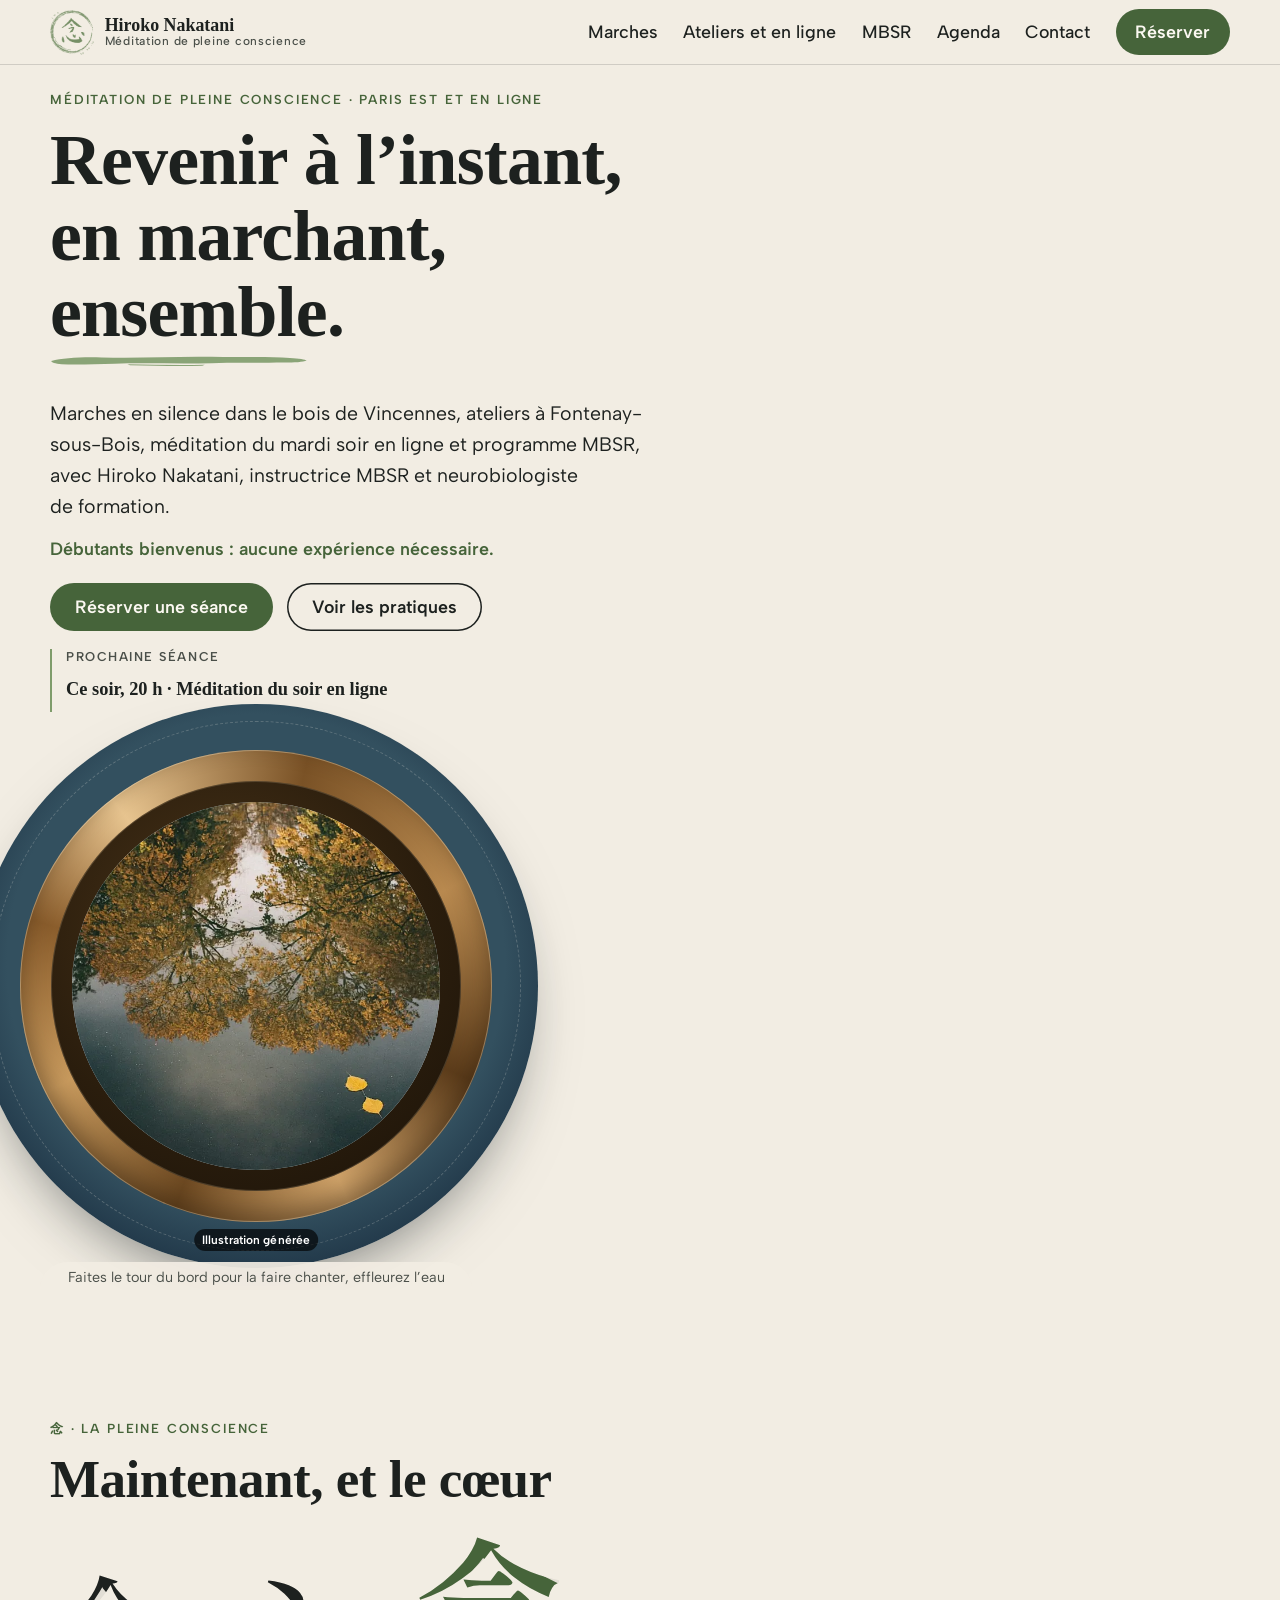
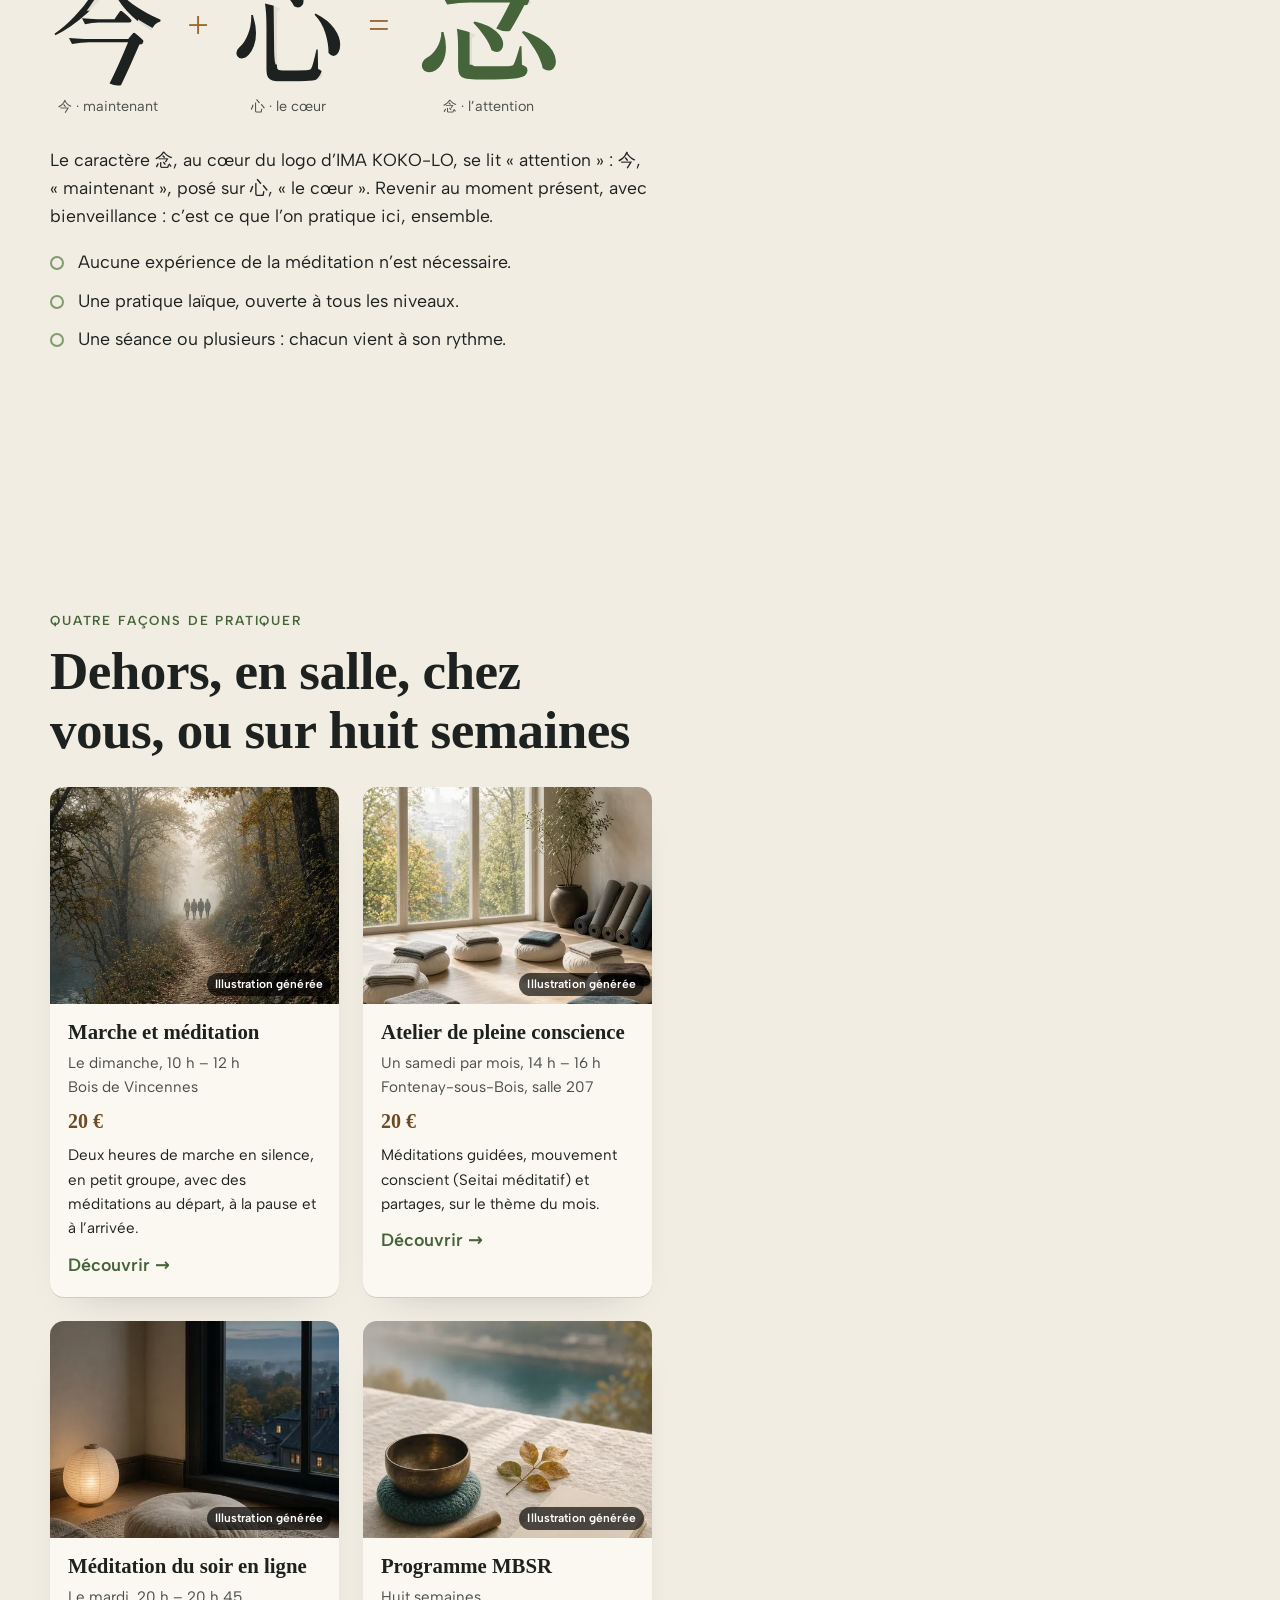
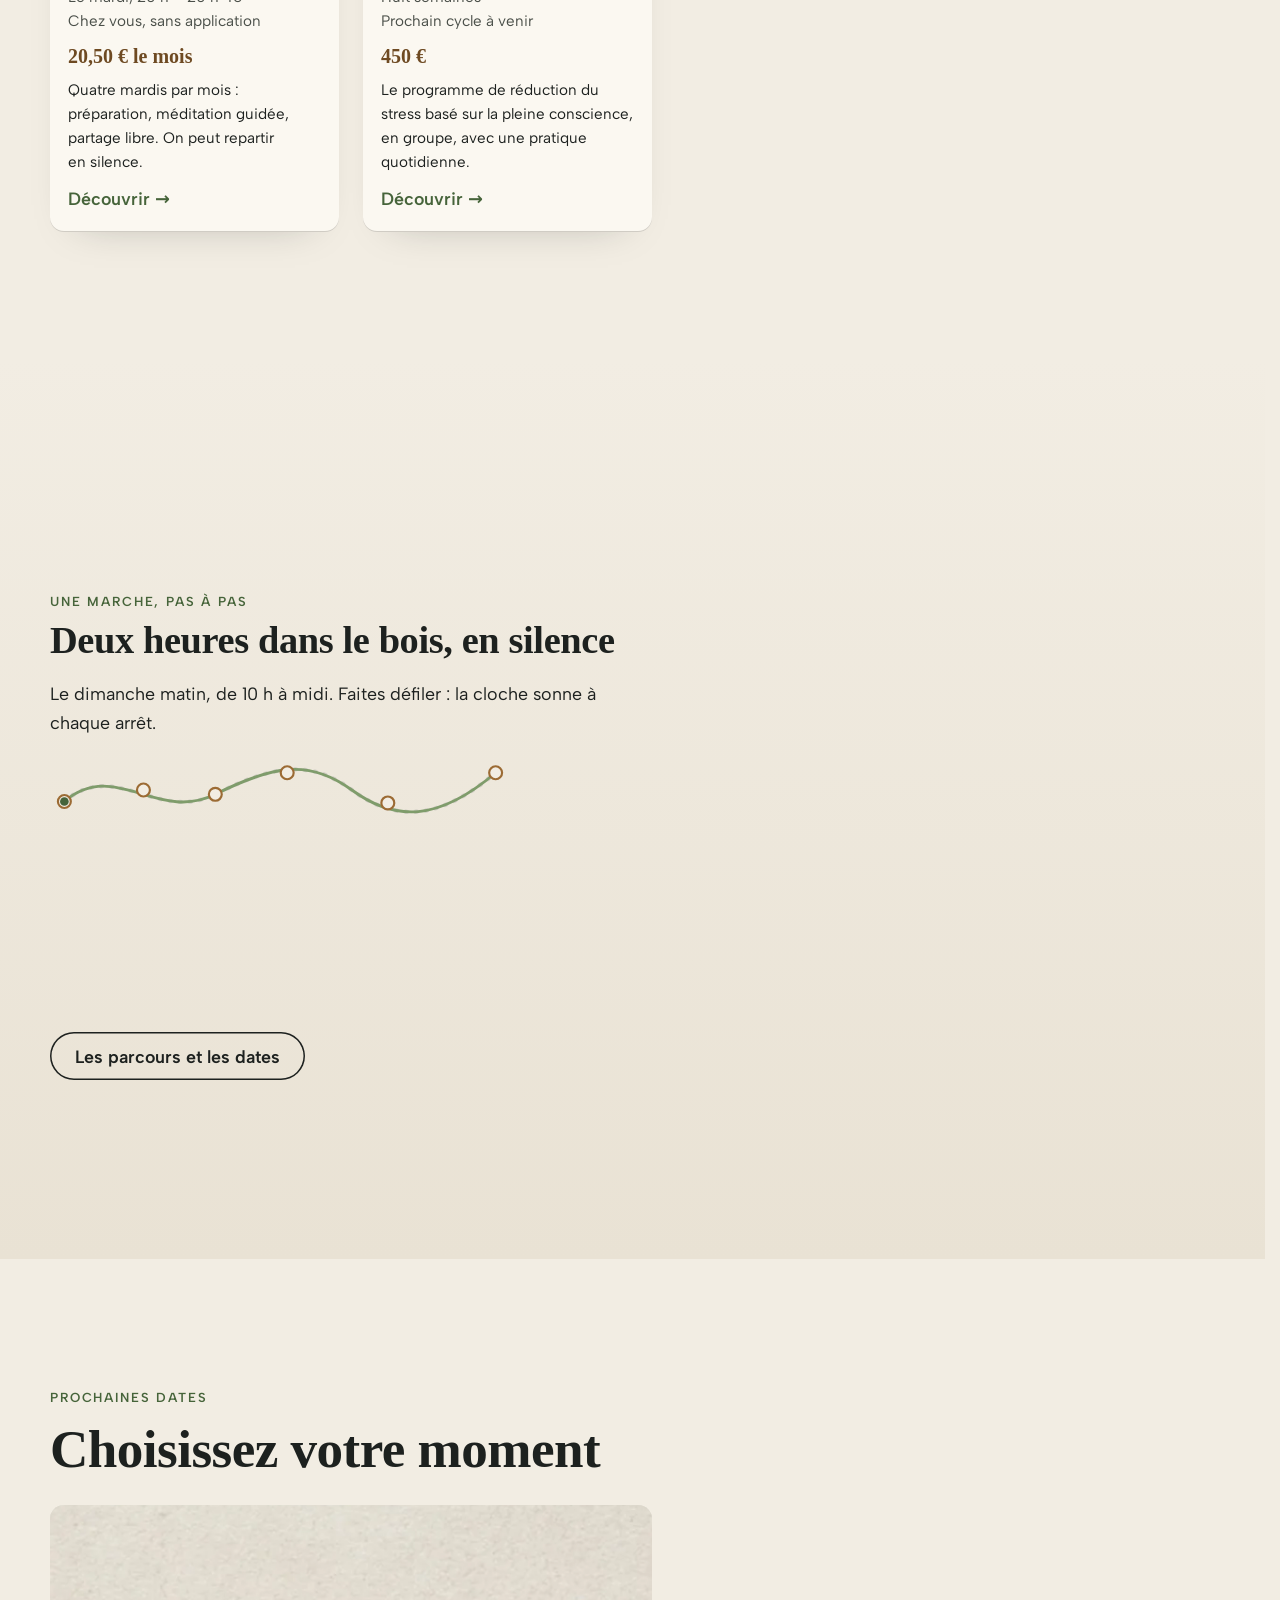
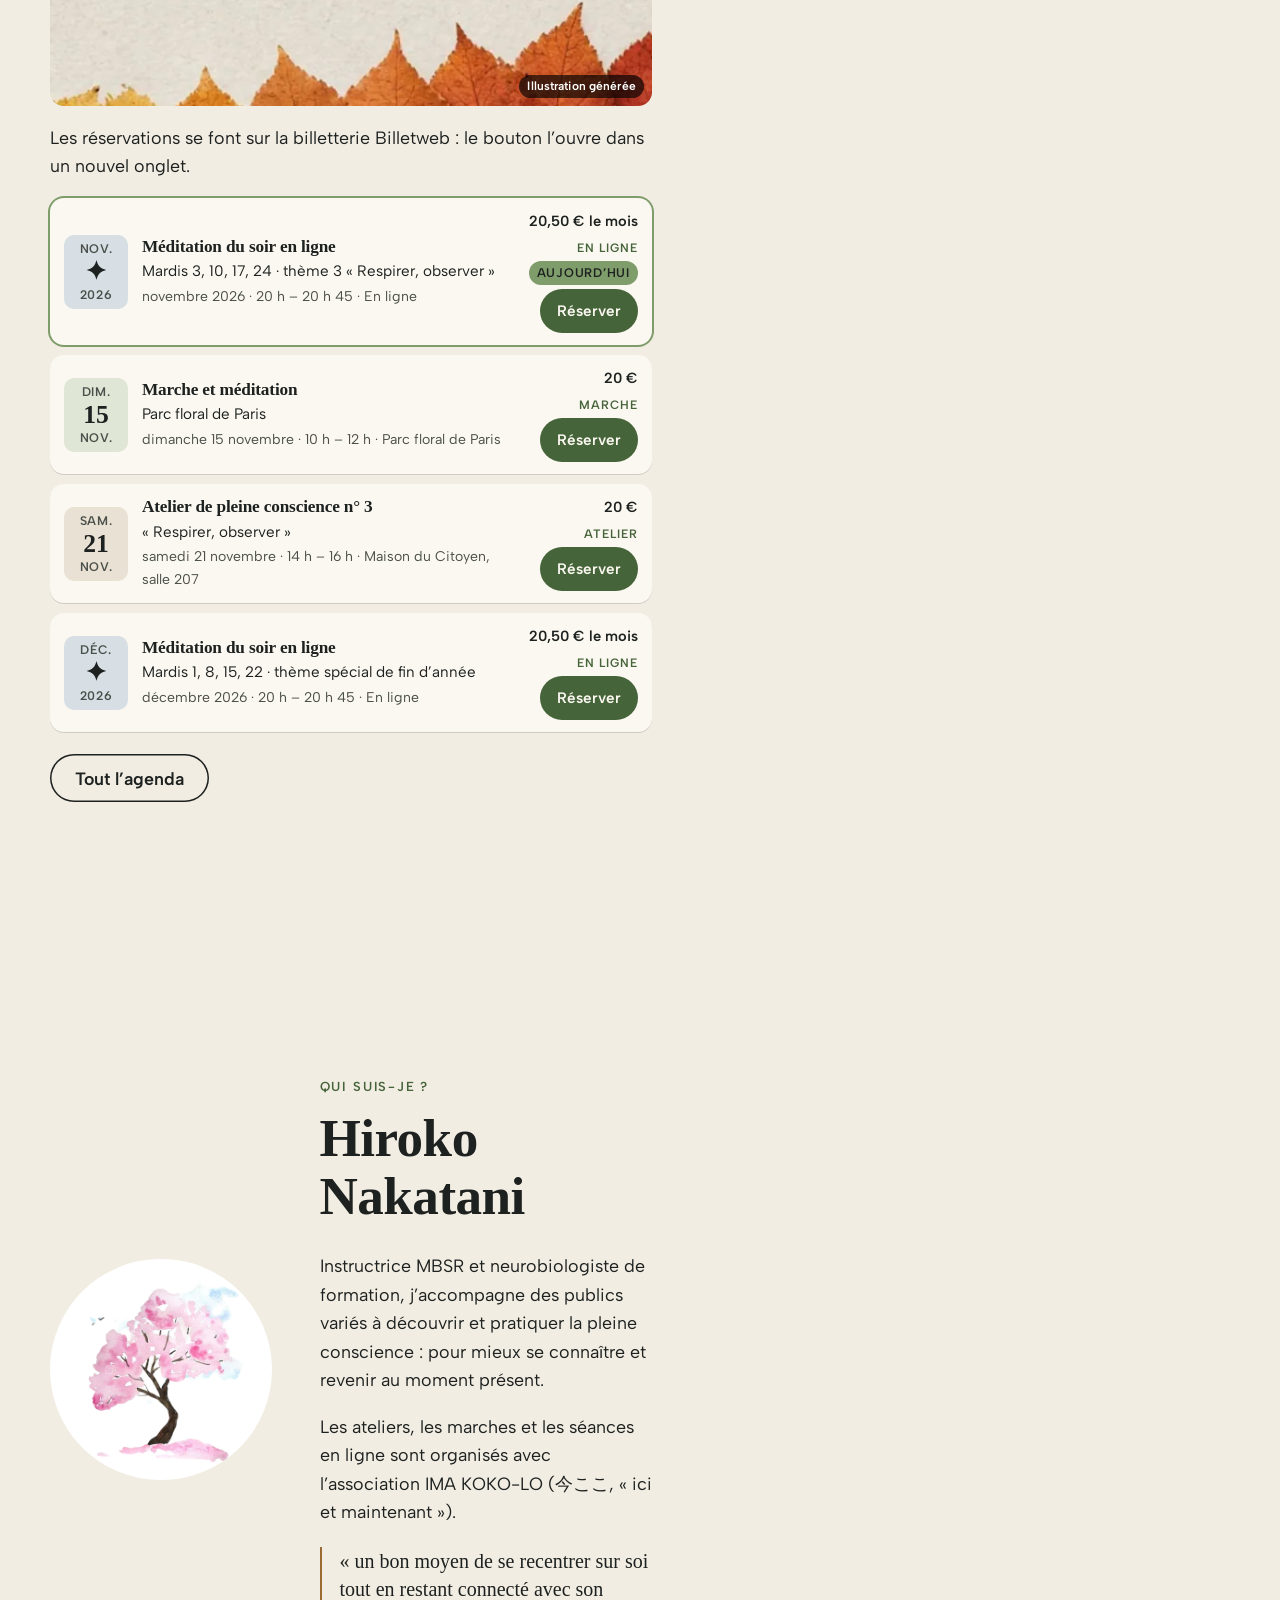
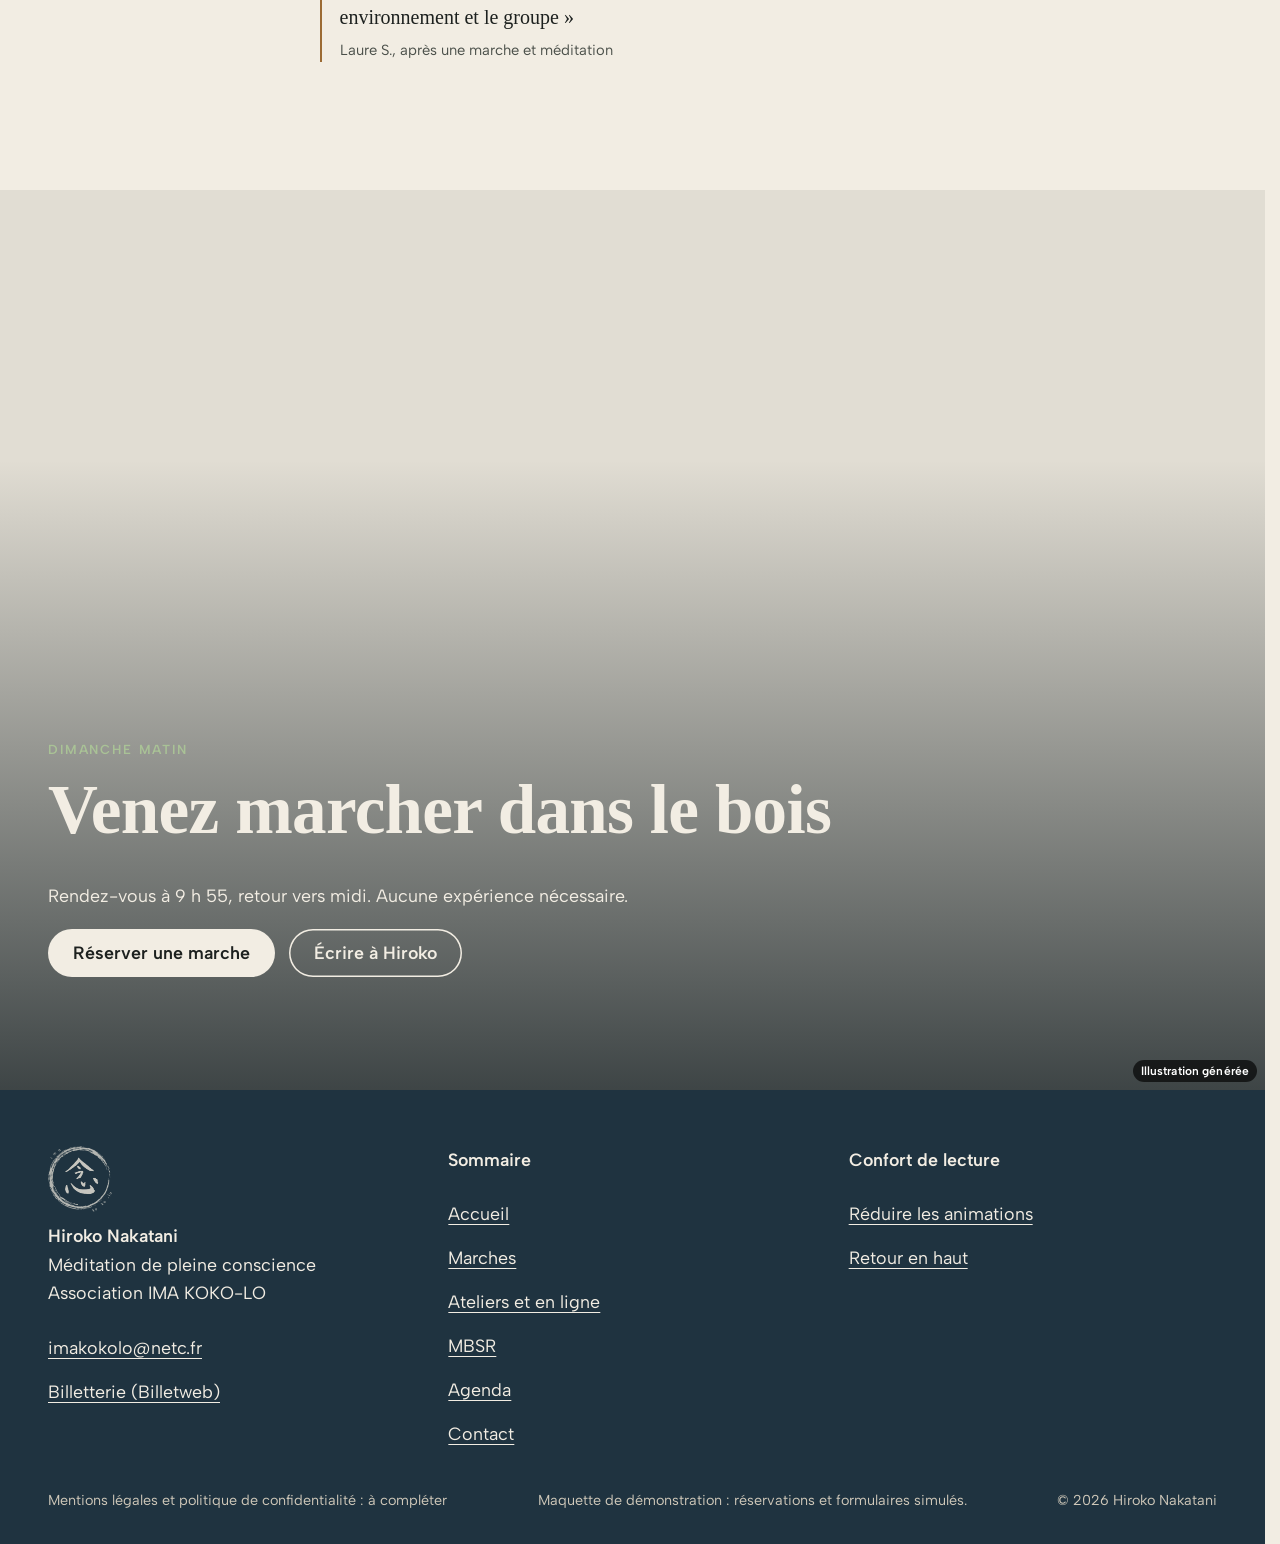
==== index.html @ 19833749 "Maquette v1" ====
<!doctype html>
<html lang="fr" data-v="1" data-page="accueil">
<head>
<meta charset="utf-8">
<meta name="viewport" content="width=device-width, initial-scale=1, viewport-fit=cover">
<title>Hiroko Nakatani · Méditation de pleine conscience à Paris Est et en ligne</title>
<meta name="description" content="Marches méditatives dans le bois de Vincennes, ateliers à Fontenay-sous-Bois, méditation du soir en ligne et programme MBSR, avec Hiroko Nakatani, instructrice MBSR.">
<meta name="robots" content="noindex, nofollow">
<link rel="canonical" href="https://hiroko-nakatani-maquette.vercel.app/">
<style>:root{--fond:#f2ede3;--texte:#1d211f;--voile-fond:#1f3340;--ouverture-fond:#f2ede3;--menu-fond:#1f3340}:root { --entete-h: 72px; --barres-h: 0px; } html { background: var(--fond); color: var(--texte); scrollbar-gutter: stable; } body { margin: 0; background: var(--fond); } html.js:not(.calme):not(.secours):not([data-arrivee="retour"]) [data-anime] { opacity: 0; } html.js:not(.calme):not(.secours):not([data-arrivee="retour"]) [data-anime].vu { opacity: 1; } [data-voile] { position: fixed; inset: 0; z-index: 900; background: var(--voile-fond); transform: translateY(100%); visibility: hidden; pointer-events: none; } html[data-arrivee="voile"]:not(.voile-leve):not(.calme):not(.secours) [data-voile] { transform: none; visibility: visible; } html.calme [data-voile], html.secours [data-voile] { visibility: hidden !important; } .ouverture-panneau { position: fixed; inset: 0; z-index: 850; display: none; place-content: center; justify-items: center; background: var(--ouverture-fond, var(--voile-fond)); color: var(--fond); text-align: center; } html.js[data-arrivee="intro"]:not(.calme):not(.secours):not(.intro-finie) .ouverture-panneau { display: grid; } html.defilement-bloque, html.defilement-bloque body, html.js[data-arrivee="intro"]:not(.calme):not(.secours):not(.intro-finie), html.js[data-arrivee="intro"]:not(.calme):not(.secours):not(.intro-finie) body, html[data-arrivee="voile"]:not(.voile-leve):not(.calme):not(.secours), html[data-arrivee="voile"]:not(.voile-leve):not(.calme):not(.secours) body { overflow: hidden; } html.js[data-arrivee="intro"]:not(.calme):not(.secours):not(.intro-finie) { background-color: var(--ouverture-fond, var(--voile-fond)); } html[data-arrivee="voile"]:not(.voile-leve):not(.calme):not(.secours) { background-color: var(--voile-fond); }</style>
<script>(function () {
var d = document.documentElement, ss = null, ls = null;
try { ss = window.sessionStorage; ls = window.localStorage; } catch (e) {}
d.classList.add('js');
var calme = false;
try { calme = !!ls && ls.getItem('socle:calme') === 'oui'; } catch (e) {}
if (!calme && window.matchMedia && matchMedia('(prefers-reduced-motion: reduce)').matches) calme = true;
if (calme) d.classList.add('calme');
var nav = performance.getEntriesByType ? performance.getEntriesByType('navigation')[0] : null;
var type = nav ? nav.type : 'navigate';
var depart = null;
try { depart = JSON.parse(ss.getItem('socle:depart') || 'null'); ss.removeItem('socle:depart'); } catch (e) {}
if (depart && !(Date.now() - depart.t < 15000)) depart = null;
var retourSection = false;
try { retourSection = !!ss.getItem('socle:calme-retour'); } catch (e) {}
var mode = type === 'back_forward' || retourSection ? 'retour' : type === 'reload' ? 'intro' : depart ? 'voile' : 'intro';
d.setAttribute('data-arrivee', mode);
if (mode === 'voile' && depart.couleur) d.style.setProperty('--voile-fond', depart.couleur);
if (type === 'reload' && 'scrollRestoration' in history) {
if (!retourSection) history.scrollRestoration = 'manual';
}
try {
var choisie = ls && ls.getItem('socle:langue');
var langue = (d.lang || '').slice(0, 2);
if (choisie && choisie !== langue && type === 'navigate' && !depart) {
var alt = document.querySelector('link[rel="alternate"][hreflang="' + choisie + '"]');
if (alt) location.replace(new URL(alt.href).pathname + location.search + location.hash);
}
} catch (e) {}
setTimeout(function () { if (!d.classList.contains('demarre')) d.classList.add('secours'); }, 2000);
})();</script>
<script>(function(){var d=document.documentElement;if(!d.classList.contains('calme')&&matchMedia('(min-width: 1000px) and (min-height: 560px)').matches)d.classList.add('cloche-fixe');})();</script>
<link rel="preload" href="/assets/fonts/shippori-mincho-latin-500-normal.woff2" as="font" type="font/woff2" crossorigin>
<link rel="stylesheet" href="/assets/css/socle.css?v=1">
<link rel="stylesheet" href="/assets/css/site.css?v=1">
<link rel="modulepreload" href="/assets/js/site.js?v=1">
<link rel="modulepreload" href="/assets/js/socle/index.js?v=1">
<script src="/assets/vendor/gsap.min.js" defer></script>
<script src="/assets/vendor/ScrollTrigger.min.js" defer></script>
<script src="/assets/vendor/SplitText.min.js" defer></script>
<script type="module" src="/assets/js/site.js?v=1"></script>
<meta name="theme-color" content="#f2ede3">
<link rel="icon" href="/assets/images/favicon.png" type="image/png">
<link rel="apple-touch-icon" href="/assets/images/apple-touch-icon.png">
<meta property="og:type" content="website">
<meta property="og:site_name" content="Hiroko Nakatani">
<meta property="og:locale" content="fr_FR">
<meta property="og:title" content="Hiroko Nakatani · Méditation de pleine conscience à Paris Est et en ligne">
<meta property="og:description" content="Marches méditatives dans le bois de Vincennes, ateliers à Fontenay-sous-Bois, méditation du soir en ligne et programme MBSR, avec Hiroko Nakatani, instructrice MBSR.">
<meta property="og:url" content="https://hiroko-nakatani-maquette.vercel.app/">
<meta property="og:image" content="https://hiroko-nakatani-maquette.vercel.app/assets/partage/accueil-fr.jpg">
<meta property="og:image:width" content="1200">
<meta property="og:image:height" content="630">
<meta property="og:image:alt" content="La cloche de méditation et le reflet du bois d’automne">
<meta name="twitter:card" content="summary_large_image">
<script type="application/ld+json">{"@context":"https://schema.org","@type":"Organization","name":"Hiroko Nakatani — Méditation de pleine conscience","url":"https://hiroko-nakatani-maquette.vercel.app/","email":"imakokolo@netc.fr","description":"Marches méditatives dans le bois de Vincennes, ateliers de pleine conscience à Fontenay-sous-Bois, méditation du soir en ligne et programme MBSR, avec Hiroko Nakatani, instructrice MBSR.","areaServed":"Paris et Val-de-Marne","founder":{"@type":"Person","name":"Hiroko Nakatani","jobTitle":"Instructrice MBSR"}}</script>
</head>
<body id="haut">
<div data-voile data-forme="onde" data-grille="voile" aria-hidden="true"><div class="voile-contenu"><img src="/assets/images/logo-imakokolo-clair.png" alt="" width="64" height="66"><span data-voile-libelle>Accueil</span></div></div>
<div class="ouverture-panneau" data-ouverture aria-hidden="true">
  <div class="ouverture-logo" data-ouverture-objet>
    <img class="ouverture-enso" src="/assets/images/logo-imakokolo.png" alt="" width="256" height="262">
    <img class="ouverture-kanji" src="/assets/images/logo-imakokolo.png" alt="" width="256" height="262">
  </div>
  <p class="ouverture-nom">Hiroko Nakatani</p>
  <p class="ouverture-ligne">Méditation de pleine conscience</p>
</div>
<a class="evitement" href="#contenu">Aller au contenu</a>
<header data-entete>
  <div class="entete-rangee">
    <a class="entete-logo" href="/" data-libelle="Accueil" aria-current="page">
      <img src="/assets/images/logo-imakokolo.png" alt="" width="44" height="45"><span class="entete-nom"><span>Hiroko Nakatani</span><small>Méditation de pleine conscience</small></span>
    </a>
    <nav data-nav aria-label="Navigation principale">
      <ul><li><a href="/marches" data-libelle="Marches">Marches</a></li><li><a href="/ateliers" data-libelle="Ateliers et en ligne">Ateliers et en ligne</a></li><li><a href="/mbsr" data-libelle="MBSR">MBSR</a></li><li><a href="/agenda" data-libelle="Agenda">Agenda</a></li><li><a href="/contact" data-libelle="Contact">Contact</a></li></ul>
    </nav>
    <div class="entete-actions">
      <a class="bouton" href="/agenda" data-libelle="Agenda">Réserver</a>
      <button type="button" data-menu-bouton aria-controls="menu" aria-expanded="false" data-libelle-ouvrir="Menu" data-libelle-fermer="Fermer"><span data-libelle-bouton>Menu</span></button>
      <a class="menu-sansjs" href="#menu" data-menu-lien>Menu</a>
    </div>
  </div>
</header>
<script>/* Avant le premier affichage : rangées de la navigation (même règle que ajusterNav dans assets/js/socle/entete.js)
   et hauteur réelle de l'en-tête, pour que rien ne saute quand le JavaScript du site prend la main. */
(function () {
  var h = document.documentElement, u = document.querySelector('[data-nav] ul'), e = document.querySelector('[data-entete]');
  if (u) {
    var deborde = function () { return u.scrollWidth > u.clientWidth + 1; }, c = deborde();
    if (c && window.matchMedia('(min-width: 900px)').matches) {
      h.classList.add('nav-deux-rangees'); c = deborde();
      if (c) { h.classList.add('nav-deux-lignes'); var a = u.querySelector('a'); c = !a || u.getBoundingClientRect().height > a.getBoundingClientRect().height * 2.5; }
      if (c) h.classList.remove('nav-deux-rangees', 'nav-deux-lignes');
    }
    if (c) h.classList.add('nav-compacte');
  }
  if (e) h.style.setProperty('--entete-h', Math.round(e.getBoundingClientRect().height) + 'px');
})();</script>
<span id="menu-ferme" aria-hidden="true"></span>
<div id="menu" data-menu role="dialog" aria-modal="true" aria-label="Menu">
  <p class="menu-sansjs-fermer"><a href="#menu-ferme">Fermer</a></p>
  <ul><li style="--i:0"><a href="/" class="menu-lien" data-libelle="Accueil" aria-current="page">Accueil</a></li><li style="--i:1"><a href="/marches" class="menu-lien" data-libelle="Marches">Marches</a></li><li style="--i:2"><a href="/ateliers" class="menu-lien" data-libelle="Ateliers et en ligne">Ateliers et en ligne</a></li><li style="--i:3"><a href="/mbsr" class="menu-lien" data-libelle="MBSR">MBSR</a></li><li style="--i:4"><a href="/agenda" class="menu-lien" data-libelle="Agenda">Agenda</a></li><li style="--i:5"><a href="/contact" class="menu-lien" data-libelle="Contact">Contact</a></li></ul>
  <p class="menu-actions"><a class="bouton" href="/agenda" data-libelle="Agenda">Réserver une séance</a> <a class="bouton bouton--contour" href="mailto:imakokolo@netc.fr">imakokolo@netc.fr</a></p>
  <p><button type="button" class="lien" data-calme-bascule data-libelle-reduire="Réduire les animations" data-libelle-retablir="Rétablir les animations" data-libelle-systeme="Animations réduites par le réglage de votre appareil"><span data-libelle-bouton>Réduire les animations</span></button></p>
</div>
<main id="contenu" tabindex="-1">
<section class="accueil-ouverture duo" id="debut" data-eau="grok/eau-bois">
  <canvas class="saison" data-saison aria-hidden="true" data-audit-ignorer></canvas>
  <div class="duo-texte">
    <p class="surtitre" data-anime="gsap">Méditation de pleine conscience · Paris Est et en ligne</p>
    <h1 class="titre-pinceau" data-anime="gsap" data-grille="typo">Revenir à l’instant, en marchant, ensemble.</h1>
    <p class="intro" data-anime="gsap">Marches en silence dans le bois de Vincennes, ateliers à Fontenay-sous-Bois, méditation du mardi soir en ligne et programme MBSR, avec Hiroko Nakatani, instructrice MBSR et neurobiologiste de formation.</p>
    <p class="pour-qui" data-anime="gsap">Débutants bienvenus : aucune expérience nécessaire.</p>
    <p class="actions" data-anime="gsap">
      <a href="/agenda" class="bouton" data-libelle="Agenda" data-action-principale data-survol="magnetique">Réserver une séance</a>
      <a class="bouton bouton--contour" href="#pratiques">Voir les pratiques</a>
    </p>
    <p class="prochaine" data-info-cle data-anime="gsap"><span>Prochaine séance</span> <a href="/agenda" data-libelle="Agenda" data-prochaine>Ce soir, 20 h · Méditation du soir en ligne</a></p>
  </div>
  <div class="cloche" data-cloche data-grille="manipuler fil" data-effet="cloche" data-superpose>
    <span class="cloche-coussin" aria-hidden="true"></span>
    <span class="cloche-bol" aria-hidden="true"></span>
    <div class="cloche-eau" data-iris-centre="disque">
      <figure class="media cloche-repli" data-grok style="--cadrage:50% 50%">
  <picture>
    <img src="/assets/images/grok/eau-bois-1024.webp" srcset="/assets/images/grok/eau-bois-640.webp 640w, /assets/images/grok/eau-bois-1024.webp 1024w" sizes="(max-width: 999px) 70vw, 36vw" alt="La cloche de méditation et le reflet du bois d’automne" width="1024" height="1024" fetchpriority="high" loading="eager" decoding="async">
  </picture><figcaption class="mention-ia">Illustration générée</figcaption>
</figure>
      <canvas class="cloche-canvas" aria-hidden="true"></canvas>
    </div>
    <button class="cloche-frapper" type="button" aria-label="Cloche de méditation : la faire sonner"></button>
    <p class="cloche-consigne" data-anime="gsap"><span class="si-souris">Faites le tour du bord pour la faire chanter, effleurez l’eau pour la faire sonner</span><span class="si-tactile">Effleurez l’eau pour la faire sonner, glissez le long du bord pour la faire chanter</span></p>
  </div>
</section>
<section class="nen duo" id="nen" data-eau="grok/eau-matin">
  <div class="duo-texte">
    <p class="surtitre" data-anime>念 · la pleine conscience</p>
    <h2 data-anime="lignes">Maintenant, et le cœur</h2>
    <div class="nen-kanji" data-kanji data-effet="kanji-pinceau" data-visuel role="img" aria-label="今 · maintenant + 心 · le cœur = 念">
      <figure class="kanji"><svg class="kanji-svg" viewBox="0 -880 1000 1000" aria-hidden="true" focusable="false">
  <defs><mask id="m-ima" maskUnits="userSpaceOnUse" x="-100" y="-200" width="1200" height="1200"><path class="kanji-trait" data-trait="0" d="M420 860 C 340 700 200 520 40 320" pathLength="1" fill="none" stroke="#fff" stroke-width="150" stroke-linecap="round" stroke-linejoin="round"/><path class="kanji-trait" data-trait="1" d="M520 800 C 650 640 780 560 920 480" pathLength="1" fill="none" stroke="#fff" stroke-width="150" stroke-linecap="round" stroke-linejoin="round"/><path class="kanji-trait" data-trait="2" d="M275 485 L 690 485" pathLength="1" fill="none" stroke="#fff" stroke-width="150" stroke-linecap="round" stroke-linejoin="round"/><path class="kanji-trait" data-trait="3" d="M170 320 L 740 320 L 560 -80" pathLength="1" fill="none" stroke="#fff" stroke-width="150" stroke-linecap="round" stroke-linejoin="round"/></mask></defs>
  <g transform="scale(1,-1)"><path class="kanji-ombre" d="M47 348 39 361Q123 418 210.0 508.5Q297 599 360 694Q419 782 431 866L586 818Q585 809 574.5 804.0Q564 799 543 797Q605 699 715.5 619.5Q826 540 960 483L958 468Q930 462 909.5 438.5Q889 415 882 387Q760 460 665.5 562.0Q571 664 526 784Q456 662 321.5 540.0Q187 418 47 348ZM422 458Q365 457 304 444L278 495Q333 489 411 487H560L584 523Q589 530 595.5 540.0Q602 550 606.5 555.0Q611 560 615 560Q621 560 644.0 541.5Q667 523 687.5 502.0Q708 481 708 474Q705 458 682 458ZM341 287Q270 286 191 273L165 324Q220 318 298 316H679L700 342Q705 347 714.0 358.0Q723 369 729 369Q735 369 758.0 350.5Q781 332 801.5 311.5Q822 291 822 284Q810 272 776 267Q748 201 701.0 97.5Q654 -6 616 -85Q598 -89 588 -89Q556 -89 517 -71Q590 73 678 287Z"/><path class="kanji-encre" d="M47 348 39 361Q123 418 210.0 508.5Q297 599 360 694Q419 782 431 866L586 818Q585 809 574.5 804.0Q564 799 543 797Q605 699 715.5 619.5Q826 540 960 483L958 468Q930 462 909.5 438.5Q889 415 882 387Q760 460 665.5 562.0Q571 664 526 784Q456 662 321.5 540.0Q187 418 47 348ZM422 458Q365 457 304 444L278 495Q333 489 411 487H560L584 523Q589 530 595.5 540.0Q602 550 606.5 555.0Q611 560 615 560Q621 560 644.0 541.5Q667 523 687.5 502.0Q708 481 708 474Q705 458 682 458ZM341 287Q270 286 191 273L165 324Q220 318 298 316H679L700 342Q705 347 714.0 358.0Q723 369 729 369Q735 369 758.0 350.5Q781 332 801.5 311.5Q822 291 822 284Q810 272 776 267Q748 201 701.0 97.5Q654 -6 616 -85Q598 -89 588 -89Q556 -89 517 -71Q590 73 678 287Z" mask="url(#m-ima)"/></g>
</svg><figcaption aria-hidden="true">今 · maintenant</figcaption></figure>
      <span class="kanji-signe" aria-hidden="true">+</span>
      <figure class="kanji"><svg class="kanji-svg" viewBox="0 -880 1000 1000" aria-hidden="true" focusable="false">
  <defs><mask id="m-kokoro" maskUnits="userSpaceOnUse" x="-100" y="-200" width="1200" height="1200"><path class="kanji-trait" data-trait="0" d="M180 520 C 175 400 150 280 80 190" pathLength="1" fill="none" stroke="#fff" stroke-width="150" stroke-linecap="round" stroke-linejoin="round"/><path class="kanji-trait" data-trait="1" d="M295 610 L 300 200 C 305 40 330 20 400 20 L 680 20 C 720 20 735 120 740 230" pathLength="1" fill="none" stroke="#fff" stroke-width="150" stroke-linecap="round" stroke-linejoin="round"/><path class="kanji-trait" data-trait="2" d="M320 815 C 420 770 520 700 600 620" pathLength="1" fill="none" stroke="#fff" stroke-width="150" stroke-linecap="round" stroke-linejoin="round"/><path class="kanji-trait" data-trait="3" d="M720 530 C 820 430 880 330 900 200" pathLength="1" fill="none" stroke="#fff" stroke-width="150" stroke-linecap="round" stroke-linejoin="round"/></mask></defs>
  <g transform="scale(1,-1)"><path class="kanji-ombre" d="M325 823Q433 811 501.5 781.5Q570 752 600.0 716.0Q630 680 630 646Q630 622 616.0 606.0Q602 590 581 590Q564 590 548 600Q524 649 464.0 707.5Q404 766 320 809L322 816ZM308 418Q308 544 295 623Q368 605 396.0 594.5Q424 584 424 577Q424 574 416 568L399 557V74Q399 56 410.0 49.5Q421 43 453 43H568Q645 43 670 46Q681 47 687.5 50.5Q694 54 698 63Q713 92 742 225H753L756 56Q778 47 786.0 38.0Q794 29 794 14Q794 -11 775.0 -25.0Q756 -39 706.0 -45.5Q656 -52 561 -52H439Q387 -52 359.0 -43.5Q331 -35 319.5 -14.0Q308 7 308 48ZM733 536Q845 479 896.5 406.0Q948 333 948 266Q948 224 931.0 196.5Q914 169 890 169Q867 169 847 195Q847 277 818.0 369.0Q789 461 726 526ZM190 525Q217 441 217 367Q217 303 199.0 254.5Q181 206 154 178Q126 147 94 147Q69 147 56 166Q47 178 47 194Q47 221 73 244Q117 279 147.5 356.5Q178 434 176 525Z"/><path class="kanji-encre" d="M325 823Q433 811 501.5 781.5Q570 752 600.0 716.0Q630 680 630 646Q630 622 616.0 606.0Q602 590 581 590Q564 590 548 600Q524 649 464.0 707.5Q404 766 320 809L322 816ZM308 418Q308 544 295 623Q368 605 396.0 594.5Q424 584 424 577Q424 574 416 568L399 557V74Q399 56 410.0 49.5Q421 43 453 43H568Q645 43 670 46Q681 47 687.5 50.5Q694 54 698 63Q713 92 742 225H753L756 56Q778 47 786.0 38.0Q794 29 794 14Q794 -11 775.0 -25.0Q756 -39 706.0 -45.5Q656 -52 561 -52H439Q387 -52 359.0 -43.5Q331 -35 319.5 -14.0Q308 7 308 48ZM733 536Q845 479 896.5 406.0Q948 333 948 266Q948 224 931.0 196.5Q914 169 890 169Q867 169 847 195Q847 277 818.0 369.0Q789 461 726 526ZM190 525Q217 441 217 367Q217 303 199.0 254.5Q181 206 154 178Q126 147 94 147Q69 147 56 166Q47 178 47 194Q47 221 73 244Q117 279 147.5 356.5Q178 434 176 525Z" mask="url(#m-kokoro)"/></g>
</svg><figcaption aria-hidden="true">心 · le cœur</figcaption></figure>
      <span class="kanji-signe" aria-hidden="true">=</span>
      <figure class="kanji kanji--nen"><svg class="kanji-svg" viewBox="0 -880 1000 1000" aria-hidden="true" focusable="false">
  <defs><mask id="m-nen" maskUnits="userSpaceOnUse" x="-100" y="-200" width="1200" height="1200"><path class="kanji-trait" data-trait="0" d="M455 850 C 400 760 300 620 50 470" pathLength="1" fill="none" stroke="#fff" stroke-width="150" stroke-linecap="round" stroke-linejoin="round"/><path class="kanji-trait" data-trait="1" d="M510 790 C 600 690 720 590 915 500" pathLength="1" fill="none" stroke="#fff" stroke-width="150" stroke-linecap="round" stroke-linejoin="round"/><path class="kanji-trait" data-trait="2" d="M330 578 L 640 578" pathLength="1" fill="none" stroke="#fff" stroke-width="150" stroke-linecap="round" stroke-linejoin="round"/><path class="kanji-trait" data-trait="3" d="M200 470 L 690 470 L 560 255" pathLength="1" fill="none" stroke="#fff" stroke-width="150" stroke-linecap="round" stroke-linejoin="round"/><path class="kanji-trait" data-trait="4" d="M195 248 C 200 170 160 70 75 15" pathLength="1" fill="none" stroke="#fff" stroke-width="150" stroke-linecap="round" stroke-linejoin="round"/><path class="kanji-trait" data-trait="5" d="M300 262 L 300 40 C 305 -30 330 -40 380 -40 L 640 -40 C 680 -40 690 20 700 150" pathLength="1" fill="none" stroke="#fff" stroke-width="150" stroke-linecap="round" stroke-linejoin="round"/><path class="kanji-trait" data-trait="6" d="M420 322 C 480 290 535 230 545 150" pathLength="1" fill="none" stroke="#fff" stroke-width="150" stroke-linecap="round" stroke-linejoin="round"/><path class="kanji-trait" data-trait="7" d="M700 252 C 790 200 860 120 880 40" pathLength="1" fill="none" stroke="#fff" stroke-width="150" stroke-linecap="round" stroke-linejoin="round"/></mask></defs>
  <g transform="scale(1,-1)"><path class="kanji-ombre" d="M958 585 956 570Q928 560 912.0 534.5Q896 509 890 477Q764 525 667.5 602.5Q571 680 515 781Q449 685 324.0 594.5Q199 504 53 458L48 472Q128 513 201.5 572.5Q275 632 333 699Q365 737 389.5 780.5Q414 824 424 864L574 813Q572 803 562.0 798.0Q552 793 530 791Q601 719 714.0 665.0Q827 611 958 585ZM442 553Q402 552 360 539L335 590Q385 584 455 582H512L535 613Q538 617 545.0 626.5Q552 636 556.5 640.5Q561 645 565 645Q571 645 593.5 629.0Q616 613 635.0 594.5Q654 576 654 569Q650 553 629 553ZM663 494Q667 498 675.5 508.0Q684 518 690 518Q696 518 717.5 501.0Q739 484 757.5 464.5Q776 445 776 438Q766 426 731 423Q701 361 639 256Q629 253 616 253Q587 253 548 272Q592 344 639 441H379Q308 440 229 427L202 478Q257 472 335 470H643ZM409 317Q504 294 549.0 252.0Q594 210 594 169Q594 147 582.0 132.5Q570 118 551 118Q537 118 518 129Q506 172 471.5 221.5Q437 271 399 309ZM300 144Q300 222 292 269Q360 252 386.0 242.0Q412 232 412 225Q412 222 405 217L391 208V43Q391 32 398.5 28.5Q406 25 433 25H543Q625 25 638 27Q649 28 654.0 30.5Q659 33 663 40Q674 58 702 155H713L716 36Q736 29 744.0 20.0Q752 11 752 -3Q752 -25 734.0 -37.0Q716 -49 669.5 -54.5Q623 -60 535 -60H416Q367 -60 342.5 -53.0Q318 -46 309.0 -28.5Q300 -11 300 24ZM725 255Q800 230 847.5 195.0Q895 160 916.0 124.0Q937 88 937 56Q937 30 924.0 13.5Q911 -3 891 -3Q871 -3 851 13Q840 69 801.0 133.5Q762 198 715 247ZM205 248Q221 194 221 149Q221 95 202.0 56.5Q183 18 154 0Q134 -14 111 -14Q92 -14 78.0 -2.5Q64 9 64 30Q64 46 73.5 59.5Q83 73 99 82Q135 102 163.0 148.0Q191 194 191 248Z"/><path class="kanji-encre" d="M958 585 956 570Q928 560 912.0 534.5Q896 509 890 477Q764 525 667.5 602.5Q571 680 515 781Q449 685 324.0 594.5Q199 504 53 458L48 472Q128 513 201.5 572.5Q275 632 333 699Q365 737 389.5 780.5Q414 824 424 864L574 813Q572 803 562.0 798.0Q552 793 530 791Q601 719 714.0 665.0Q827 611 958 585ZM442 553Q402 552 360 539L335 590Q385 584 455 582H512L535 613Q538 617 545.0 626.5Q552 636 556.5 640.5Q561 645 565 645Q571 645 593.5 629.0Q616 613 635.0 594.5Q654 576 654 569Q650 553 629 553ZM663 494Q667 498 675.5 508.0Q684 518 690 518Q696 518 717.5 501.0Q739 484 757.5 464.5Q776 445 776 438Q766 426 731 423Q701 361 639 256Q629 253 616 253Q587 253 548 272Q592 344 639 441H379Q308 440 229 427L202 478Q257 472 335 470H643ZM409 317Q504 294 549.0 252.0Q594 210 594 169Q594 147 582.0 132.5Q570 118 551 118Q537 118 518 129Q506 172 471.5 221.5Q437 271 399 309ZM300 144Q300 222 292 269Q360 252 386.0 242.0Q412 232 412 225Q412 222 405 217L391 208V43Q391 32 398.5 28.5Q406 25 433 25H543Q625 25 638 27Q649 28 654.0 30.5Q659 33 663 40Q674 58 702 155H713L716 36Q736 29 744.0 20.0Q752 11 752 -3Q752 -25 734.0 -37.0Q716 -49 669.5 -54.5Q623 -60 535 -60H416Q367 -60 342.5 -53.0Q318 -46 309.0 -28.5Q300 -11 300 24ZM725 255Q800 230 847.5 195.0Q895 160 916.0 124.0Q937 88 937 56Q937 30 924.0 13.5Q911 -3 891 -3Q871 -3 851 13Q840 69 801.0 133.5Q762 198 715 247ZM205 248Q221 194 221 149Q221 95 202.0 56.5Q183 18 154 0Q134 -14 111 -14Q92 -14 78.0 -2.5Q64 9 64 30Q64 46 73.5 59.5Q83 73 99 82Q135 102 163.0 148.0Q191 194 191 248Z" mask="url(#m-nen)"/></g>
</svg><figcaption aria-hidden="true">念 · l’attention</figcaption></figure>
    </div>
    <p class="nen-texte" data-anime>Le caractère 念, au cœur du logo d’IMA KOKO-LO, se lit « attention » : 今, « maintenant », posé sur 心, « le cœur ». Revenir au moment présent, avec bienveillance : c’est ce que l’on pratique ici, ensemble.</p>
    <ul class="nen-points" data-anime="cascade"><li>Aucune expérience de la méditation n’est nécessaire.</li><li>Une pratique laïque, ouverte à tous les niveaux.</li><li>Une séance ou plusieurs : chacun vient à son rythme.</li></ul>
  </div>
</section>
<section class="pratiques duo" id="pratiques" data-eau="grok/eau-bois">
  <div class="duo-texte">
    <p class="surtitre" data-anime>Quatre façons de pratiquer</p>
    <h2 data-anime="lignes">Dehors, en salle, chez vous, ou sur huit semaines</h2>
    <ul class="pratiques-grille" data-anime="cascade">
      <li class="pratique" data-eau-carte="grok/eau-bois">
        <a href="/marches" class="pratique-lien" data-libelle="Marches">
          <figure class="media pratique-media" data-grok style="--cadrage:50% 50%">
  <picture>
    <img src="/assets/images/grok/carte-marche-784.webp" srcset="/assets/images/grok/carte-marche-480.webp 480w, /assets/images/grok/carte-marche-640.webp 640w, /assets/images/grok/carte-marche-784.webp 784w" sizes="(max-width: 760px) 92vw, (max-width: 999px) 45vw, 24vw" alt="" width="784" height="1175" loading="lazy" decoding="async">
  </picture><figcaption class="mention-ia">Illustration générée</figcaption>
</figure>
          <span class="pratique-corps">
            <span class="pratique-titre">Marche et méditation</span>
            <span class="pratique-meta">Le dimanche, 10 h – 12 h<br>Bois de Vincennes</span>
            <span class="pratique-prix" data-prix>20 €</span>
            <span class="pratique-texte">Deux heures de marche en silence, en petit groupe, avec des méditations au départ, à la pause et à l’arrivée.</span>
            <span class="pratique-voir">Découvrir <span aria-hidden="true">→</span></span>
          </span></a>
      </li><li class="pratique" data-eau-carte="grok/eau-salle">
        <a href="/ateliers" class="pratique-lien" data-libelle="Ateliers et en ligne">
          <figure class="media pratique-media" data-grok style="--cadrage:50% 50%">
  <picture>
    <img src="/assets/images/grok/carte-atelier-784.webp" srcset="/assets/images/grok/carte-atelier-480.webp 480w, /assets/images/grok/carte-atelier-640.webp 640w, /assets/images/grok/carte-atelier-784.webp 784w" sizes="(max-width: 760px) 92vw, (max-width: 999px) 45vw, 24vw" alt="" width="784" height="1175" loading="lazy" decoding="async">
  </picture><figcaption class="mention-ia">Illustration générée</figcaption>
</figure>
          <span class="pratique-corps">
            <span class="pratique-titre">Atelier de pleine conscience</span>
            <span class="pratique-meta">Un samedi par mois, 14 h – 16 h<br>Fontenay-sous-Bois, salle 207</span>
            <span class="pratique-prix" data-prix>20 €</span>
            <span class="pratique-texte">Méditations guidées, mouvement conscient (Seitai méditatif) et partages, sur le thème du mois.</span>
            <span class="pratique-voir">Découvrir <span aria-hidden="true">→</span></span>
          </span></a>
      </li><li class="pratique" data-eau-carte="grok/eau-soir">
        <a href="/ateliers#en-ligne" class="pratique-lien" data-libelle="Ateliers et en ligne">
          <figure class="media pratique-media" data-grok style="--cadrage:50% 50%">
  <picture>
    <img src="/assets/images/grok/carte-en-ligne-784.webp" srcset="/assets/images/grok/carte-en-ligne-480.webp 480w, /assets/images/grok/carte-en-ligne-640.webp 640w, /assets/images/grok/carte-en-ligne-784.webp 784w" sizes="(max-width: 760px) 92vw, (max-width: 999px) 45vw, 24vw" alt="" width="784" height="1175" loading="lazy" decoding="async">
  </picture><figcaption class="mention-ia">Illustration générée</figcaption>
</figure>
          <span class="pratique-corps">
            <span class="pratique-titre">Méditation du soir en ligne</span>
            <span class="pratique-meta">Le mardi, 20 h – 20 h 45<br>Chez vous, sans application</span>
            <span class="pratique-prix" data-prix>20,50 € le mois</span>
            <span class="pratique-texte">Quatre mardis par mois : préparation, méditation guidée, partage libre. On peut repartir en silence.</span>
            <span class="pratique-voir">Découvrir <span aria-hidden="true">→</span></span>
          </span></a>
      </li><li class="pratique" data-eau-carte="grok/eau-matin">
        <a href="/mbsr" class="pratique-lien" data-libelle="MBSR">
          <figure class="media pratique-media" data-grok style="--cadrage:50% 50%">
  <picture>
    <img src="/assets/images/grok/carte-mbsr-784.webp" srcset="/assets/images/grok/carte-mbsr-480.webp 480w, /assets/images/grok/carte-mbsr-640.webp 640w, /assets/images/grok/carte-mbsr-784.webp 784w" sizes="(max-width: 760px) 92vw, (max-width: 999px) 45vw, 24vw" alt="" width="784" height="1175" loading="lazy" decoding="async">
  </picture><figcaption class="mention-ia">Illustration générée</figcaption>
</figure>
          <span class="pratique-corps">
            <span class="pratique-titre">Programme MBSR</span>
            <span class="pratique-meta">Huit semaines<br>Prochain cycle à venir</span>
            <span class="pratique-prix" data-prix>450 €</span>
            <span class="pratique-texte">Le programme de réduction du stress basé sur la pleine conscience, en groupe, avec une pratique quotidienne.</span>
            <span class="pratique-voir">Découvrir <span aria-hidden="true">→</span></span>
          </span></a>
      </li>
    </ul>
  </div>
</section>
<section class="marche-scene" id="marche" data-scene data-grille="scene" data-effet="marche-pas" data-eau="grok/pas-depart">
  <div class="marche-cadre duo" data-collant>
    <div class="duo-texte marche-texte">
      <p class="surtitre" data-anime>Une marche, pas à pas</p>
      <h2 data-anime="lignes">Deux heures dans le bois, en silence</h2>
      <p class="marche-consigne" data-anime>Le dimanche matin, de 10 h à midi. Faites défiler : la cloche sonne à chaque arrêt.</p>
      <svg class="marche-chemin" viewBox="0 0 640 120" data-visuel aria-hidden="true" focusable="false">
        <path class="chemin-fond" d="M20 80 C 90 20 150 110 230 70 S 360 20 420 64 S 540 108 620 40"/>
        <path class="chemin-trace" d="M20 80 C 90 20 150 110 230 70 S 360 20 420 64 S 540 108 620 40" pathLength="1"/>
        <circle class="chemin-arret" data-arret="0" cx="20" cy="80" r="9"/><circle class="chemin-arret" data-arret="1" cx="130" cy="64" r="9"/><circle class="chemin-arret" data-arret="2" cx="230" cy="70" r="9"/><circle class="chemin-arret" data-arret="3" cx="330" cy="40" r="9"/><circle class="chemin-arret" data-arret="4" cx="470" cy="82" r="9"/><circle class="chemin-arret" data-arret="5" cx="620" cy="40" r="9"/>
        <circle class="chemin-pas" cx="20" cy="80" r="6"/>
      </svg>
      <ol class="marche-etapes">
        <li class="etape" data-etape="0" data-eau-etape="grok/pas-depart">
          <figure class="media etape-media" data-grok style="--cadrage:50% 50%">
  <picture>
    <img src="/assets/images/grok/pas-depart-1024.webp" srcset="/assets/images/grok/pas-depart-640.webp 640w, /assets/images/grok/pas-depart-1024.webp 1024w" sizes="(max-width: 760px) 30vw, 160px" alt="" width="1024" height="1024" loading="lazy" decoding="async">
  </picture><figcaption class="mention-ia">Illustration générée</figcaption>
</figure>
          <div><p class="etape-heure">9 h 55</p><h3>Le rendez-vous</h3><p>On se retrouve cinq minutes avant le départ, au point indiqué pour le parcours du jour.</p></div>
        </li><li class="etape" data-etape="1" data-eau-etape="grok/pas-depart">
          <span class="etape-point" aria-hidden="true"></span>
          <div><p class="etape-heure">10 h</p><h3>La méditation d’ouverture</h3><p>Debout ou assis, selon ce qui vous convient, pour arriver dans le lieu et dans le corps.</p></div>
        </li><li class="etape" data-etape="2" data-eau-etape="grok/pas-silence">
          <figure class="media etape-media" data-grok style="--cadrage:50% 50%">
  <picture>
    <img src="/assets/images/grok/pas-silence-1024.webp" srcset="/assets/images/grok/pas-silence-640.webp 640w, /assets/images/grok/pas-silence-1024.webp 1024w" sizes="(max-width: 760px) 30vw, 160px" alt="" width="1024" height="1024" loading="lazy" decoding="async">
  </picture><figcaption class="mention-ia">Illustration générée</figcaption>
</figure>
          <div><p class="etape-heure">10 h 15</p><h3>Marcher en silence</h3><p>En petit groupe, dans le bois ou le parc : l’écoute, la vue, les sensations des pas. Le silence laisse la liberté de sourire.</p></div>
        </li><li class="etape" data-etape="3" data-eau-etape="grok/pas-pause">
          <figure class="media etape-media" data-grok style="--cadrage:50% 50%">
  <picture>
    <img src="/assets/images/grok/pas-pause-1024.webp" srcset="/assets/images/grok/pas-pause-640.webp 640w, /assets/images/grok/pas-pause-1024.webp 1024w" sizes="(max-width: 760px) 30vw, 160px" alt="" width="1024" height="1024" loading="lazy" decoding="async">
  </picture><figcaption class="mention-ia">Illustration générée</figcaption>
</figure>
          <div><p class="etape-heure">11 h</p><h3>La pause</h3><p>Une courte méditation guidée au milieu du parcours, près de l’eau ou sous les arbres.</p></div>
        </li><li class="etape" data-etape="4" data-eau-etape="grok/pas-cloture">
          <figure class="media etape-media" data-grok style="--cadrage:50% 50%">
  <picture>
    <img src="/assets/images/grok/pas-cloture-1024.webp" srcset="/assets/images/grok/pas-cloture-640.webp 640w, /assets/images/grok/pas-cloture-1024.webp 1024w" sizes="(max-width: 760px) 30vw, 160px" alt="" width="1024" height="1024" loading="lazy" decoding="async">
  </picture><figcaption class="mention-ia">Illustration générée</figcaption>
</figure>
          <div><p class="etape-heure">12 h</p><h3>La méditation de clôture</h3><p>À l’arrivée, une dernière pratique, comme un balayage du corps.</p></div>
        </li><li class="etape" data-etape="5" data-eau-etape="grok/pas-cloture">
          <span class="etape-point" aria-hidden="true"></span>
          <div><p class="etape-heure">Ensuite</p><h3>Le partage, si l’on veut</h3><p>Chacun peut dire un mot de son expérience, ou repartir en silence.</p></div>
        </li>
      </ol>
      <p class="marche-lien"><a href="/marches" class="bouton bouton--contour" data-libelle="Marches">Les parcours et les dates</a></p>
    </div>
  </div>
</section>
<section class="dates duo" id="dates" data-eau="grok/eau-soir">
  <div class="duo-texte">
    <p class="surtitre" data-anime>Prochaines dates</p>
    <h2 data-anime="lignes">Choisissez votre moment</h2>
    <figure class="media dates-bandeau" data-grok data-anime="rideau" style="--cadrage:50% 50%">
  <picture><source media="(max-width: 760px) and (orientation: portrait)" srcset="/assets/images/grok/agenda-feuilles-mobile-640.webp 640w" sizes="(max-width: 999px) 92vw, 50vw">
    <img src="/assets/images/grok/agenda-feuilles-1280.webp" srcset="/assets/images/grok/agenda-feuilles-640.webp 640w, /assets/images/grok/agenda-feuilles-1280.webp 1280w" sizes="(max-width: 999px) 92vw, 50vw" alt="" width="1280" height="640" loading="lazy" decoding="async">
  </picture><figcaption class="mention-ia">Illustration générée</figcaption>
</figure>
    <p data-anime>Les réservations se font sur la billetterie Billetweb : le bouton l’ouvre dans un nouvel onglet.</p>
    <ol class="dates-liste" data-prochaines="4" data-grille="retour"><li class="date date--enligne date--aujourdhui" data-date data-type="enligne" data-debut="29891520" data-fin="29934525" data-jour="2026-11-01" data-mardis="2026-11-03 2026-11-10 2026-11-17 2026-11-24">
  <p class="date-jour" aria-hidden="true"><span>nov.</span><strong>✦</strong><span>2026</span></p>
  <div class="date-corps">
    <h3 class="date-titre">Méditation du soir en ligne</h3>
    <p class="date-sous">Mardis 3, 10, 17, 24 · thème 3 « Respirer, observer »</p>
    <p class="date-meta">novembre 2026 · 20 h – 20 h 45 · En ligne</p>
  </div>
  <p class="date-fin"><span class="date-prix" data-prix>20,50 € le mois</span><span class="date-type">En ligne</span>
    <span class="date-etat date-etat--aujourdhui">Aujourd’hui</span><span class="date-etat date-etat--passe">Passé</span>
    <a class="bouton bouton--petit date-reserver" href="https://www.billetweb.fr/meditation-du-soir-en-ligne" target="_blank" rel="noopener" data-retour aria-label="Réserver : Méditation du soir en ligne, novembre 2026 · 20 h – 20 h 45 (s’ouvre dans un nouvel onglet)">Réserver</a></p>
</li><li class="date date--marche date--avenir" data-date data-type="marche" data-debut="29912280" data-fin="29912400" data-jour="2026-11-15" data-mardis="">
  <p class="date-jour" aria-hidden="true"><span>dim.</span><strong>15</strong><span>nov.</span></p>
  <div class="date-corps">
    <h3 class="date-titre">Marche et méditation</h3>
    <p class="date-sous">Parc floral de Paris</p>
    <p class="date-meta">dimanche 15 novembre · 10 h – 12 h · Parc floral de Paris</p>
  </div>
  <p class="date-fin"><span class="date-prix" data-prix>20 €</span><span class="date-type">Marche</span>
    <span class="date-etat date-etat--aujourdhui">Aujourd’hui</span><span class="date-etat date-etat--passe">Passé</span>
    <a class="bouton bouton--petit date-reserver" href="https://www.billetweb.fr/marche-et-meditation-parc-floral-de-paris" target="_blank" rel="noopener" data-retour aria-label="Réserver : Marche et méditation, dimanche 15 novembre · 10 h – 12 h (s’ouvre dans un nouvel onglet)">Réserver</a></p>
</li><li class="date date--atelier date--avenir" data-date data-type="atelier" data-debut="29921160" data-fin="29921280" data-jour="2026-11-21" data-mardis="">
  <p class="date-jour" aria-hidden="true"><span>sam.</span><strong>21</strong><span>nov.</span></p>
  <div class="date-corps">
    <h3 class="date-titre">Atelier de pleine conscience n° 3</h3>
    <p class="date-sous">« Respirer, observer »</p>
    <p class="date-meta">samedi 21 novembre · 14 h – 16 h · Maison du Citoyen, salle 207</p>
  </div>
  <p class="date-fin"><span class="date-prix" data-prix>20 €</span><span class="date-type">Atelier</span>
    <span class="date-etat date-etat--aujourdhui">Aujourd’hui</span><span class="date-etat date-etat--passe">Passé</span>
    <a class="bouton bouton--petit date-reserver" href="https://www.billetweb.fr/atelier-de-meditation-ima-koko-lo" target="_blank" rel="noopener" data-retour aria-label="Réserver : Atelier de pleine conscience n° 3, samedi 21 novembre · 14 h – 16 h (s’ouvre dans un nouvel onglet)">Réserver</a></p>
</li><li class="date date--enligne date--avenir" data-date data-type="enligne" data-debut="29934720" data-fin="29979165" data-jour="2026-12-01" data-mardis="2026-12-01 2026-12-08 2026-12-15 2026-12-22">
  <p class="date-jour" aria-hidden="true"><span>déc.</span><strong>✦</strong><span>2026</span></p>
  <div class="date-corps">
    <h3 class="date-titre">Méditation du soir en ligne</h3>
    <p class="date-sous">Mardis 1, 8, 15, 22 · thème spécial de fin d’année</p>
    <p class="date-meta">décembre 2026 · 20 h – 20 h 45 · En ligne</p>
  </div>
  <p class="date-fin"><span class="date-prix" data-prix>20,50 € le mois</span><span class="date-type">En ligne</span>
    <span class="date-etat date-etat--aujourdhui">Aujourd’hui</span><span class="date-etat date-etat--passe">Passé</span>
    <a class="bouton bouton--petit date-reserver" href="https://www.billetweb.fr/meditation-du-soir-en-ligne" target="_blank" rel="noopener" data-retour aria-label="Réserver : Méditation du soir en ligne, décembre 2026 · 20 h – 20 h 45 (s’ouvre dans un nouvel onglet)">Réserver</a></p>
</li><li class="date date--enligne date--avenir" data-date data-type="enligne" data-debut="29979360" data-fin="30023805" data-jour="2027-01-01" data-mardis="">
  <p class="date-jour" aria-hidden="true"><span>janv.</span><strong>✦</strong><span>2027</span></p>
  <div class="date-corps">
    <h3 class="date-titre">Méditation du soir en ligne</h3>
    <p class="date-sous">Quatre mardis (dates sur la billetterie) · thème 4 « Le stress ? »</p>
    <p class="date-meta">janvier 2027 · 20 h – 20 h 45 · En ligne</p>
  </div>
  <p class="date-fin"><span class="date-prix" data-prix>20,50 € le mois</span><span class="date-type">En ligne</span>
    <span class="date-etat date-etat--aujourdhui">Aujourd’hui</span><span class="date-etat date-etat--passe">Passé</span>
    <a class="bouton bouton--petit date-reserver" href="https://www.billetweb.fr/meditation-du-soir-en-ligne" target="_blank" rel="noopener" data-retour aria-label="Réserver : Méditation du soir en ligne, janvier 2027 · 20 h – 20 h 45 (s’ouvre dans un nouvel onglet)">Réserver</a></p>
</li><li class="date date--atelier date--avenir" data-date data-type="atelier" data-debut="30001800" data-fin="30001920" data-jour="2027-01-16" data-mardis="">
  <p class="date-jour" aria-hidden="true"><span>sam.</span><strong>16</strong><span>janv.</span></p>
  <div class="date-corps">
    <h3 class="date-titre">Atelier de pleine conscience n° 4</h3>
    <p class="date-sous">« Le stress ? »</p>
    <p class="date-meta">samedi 16 janvier · 14 h – 16 h · Maison du Citoyen, salle 207</p>
  </div>
  <p class="date-fin"><span class="date-prix" data-prix>20 €</span><span class="date-type">Atelier</span>
    <span class="date-etat date-etat--aujourdhui">Aujourd’hui</span><span class="date-etat date-etat--passe">Passé</span>
    <a class="bouton bouton--petit date-reserver" href="https://www.billetweb.fr/atelier-de-meditation-ima-koko-lo" target="_blank" rel="noopener" data-retour aria-label="Réserver : Atelier de pleine conscience n° 4, samedi 16 janvier · 14 h – 16 h (s’ouvre dans un nouvel onglet)">Réserver</a></p>
</li><li class="date date--enligne date--avenir" data-date data-type="enligne" data-debut="30024000" data-fin="30064125" data-jour="2027-02-01" data-mardis="">
  <p class="date-jour" aria-hidden="true"><span>févr.</span><strong>✦</strong><span>2027</span></p>
  <div class="date-corps">
    <h3 class="date-titre">Méditation du soir en ligne</h3>
    <p class="date-sous">Quatre mardis (dates sur la billetterie) · thème 5 « Du réflexe à la conscience »</p>
    <p class="date-meta">février 2027 · 20 h – 20 h 45 · En ligne</p>
  </div>
  <p class="date-fin"><span class="date-prix" data-prix>20,50 € le mois</span><span class="date-type">En ligne</span>
    <span class="date-etat date-etat--aujourdhui">Aujourd’hui</span><span class="date-etat date-etat--passe">Passé</span>
    <a class="bouton bouton--petit date-reserver" href="https://www.billetweb.fr/meditation-du-soir-en-ligne" target="_blank" rel="noopener" data-retour aria-label="Réserver : Méditation du soir en ligne, février 2027 · 20 h – 20 h 45 (s’ouvre dans un nouvel onglet)">Réserver</a></p>
</li><li class="date date--atelier date--avenir" data-date data-type="atelier" data-debut="30032040" data-fin="30032160" data-jour="2027-02-06" data-mardis="">
  <p class="date-jour" aria-hidden="true"><span>sam.</span><strong>6</strong><span>févr.</span></p>
  <div class="date-corps">
    <h3 class="date-titre">Atelier de pleine conscience n° 5</h3>
    <p class="date-sous">« Du réflexe à la conscience »</p>
    <p class="date-meta">samedi 6 février · 14 h – 16 h · Maison du Citoyen, salle 207</p>
  </div>
  <p class="date-fin"><span class="date-prix" data-prix>20 €</span><span class="date-type">Atelier</span>
    <span class="date-etat date-etat--aujourdhui">Aujourd’hui</span><span class="date-etat date-etat--passe">Passé</span>
    <a class="bouton bouton--petit date-reserver" href="https://www.billetweb.fr/atelier-de-meditation-ima-koko-lo" target="_blank" rel="noopener" data-retour aria-label="Réserver : Atelier de pleine conscience n° 5, samedi 6 février · 14 h – 16 h (s’ouvre dans un nouvel onglet)">Réserver</a></p>
</li></ol>
    <p class="dates-tout"><a href="/agenda" class="bouton bouton--contour" data-libelle="Agenda">Tout l’agenda</a></p>
  </div>
</section>
<section class="qui duo" id="hiroko" data-eau="eau-cerisier">
  <div class="duo-texte qui-grille">
    <figure class="media qui-media" data-fx="zoom" style="--cadrage:50% 50%">
  <picture>
    <img src="/assets/images/hiroko-aquarelle-800.webp" srcset="/assets/images/hiroko-aquarelle-480.webp 480w, /assets/images/hiroko-aquarelle-800.webp 800w" sizes="(max-width: 760px) 60vw, 22vw" alt="Aquarelle de fleurs de cerisier" width="800" height="800" loading="lazy" decoding="async">
  </picture>
</figure>
    <div>
      <p class="surtitre" data-anime>Qui suis-je ?</p>
      <h2 data-anime="lignes">Hiroko Nakatani</h2>
      <p data-anime>Instructrice MBSR et neurobiologiste de formation, j’accompagne des publics variés à découvrir et pratiquer la pleine conscience : pour mieux se connaître et revenir au moment présent.</p>
      <p data-anime>Les ateliers, les marches et les séances en ligne sont organisés avec l’association IMA KOKO-LO (今ここ, « ici et maintenant »).</p>
      <blockquote class="citation" data-anime><p>« un bon moyen de se recentrer sur soi tout en restant connecté avec son environnement et le groupe »</p><footer>Laure S., après une marche et méditation</footer></blockquote>
    </div>
  </div>
</section>
<section class="plongee" id="plongee" data-effet="plongee" data-eau="grok/eau-plongee">
  <figure class="media plongee-media" data-grok style="--cadrage:50% 50%">
  <picture><source media="(max-width: 760px) and (orientation: portrait)" srcset="/assets/images/grok/plongee-bois-mobile-640.webp 640w" sizes="100vw">
    <img src="/assets/images/grok/plongee-bois-1280.webp" srcset="/assets/images/grok/plongee-bois-640.webp 640w, /assets/images/grok/plongee-bois-1280.webp 1280w" sizes="100vw" alt="Cime des arbres d’automne vue d’en bas" width="1280" height="720" loading="lazy" decoding="async">
  </picture><figcaption class="mention-ia">Illustration générée</figcaption>
</figure>
  <div class="plongee-plans" aria-hidden="true" data-effet="plongee-profondeur" data-superpose>
    <svg class="plan plan--hg" viewBox="0 0 400 400" focusable="false"><path d="M-20 60 C 80 90 170 150 300 250" fill="none" stroke-width="9"/><path transform="translate(137.1 156.8) rotate(42) scale(0.92)" d="M0 0 C -14 -10 -26 -34 -18 -46 C -8 -40 8 -40 18 -46 C 26 -34 14 -10 0 0 Z"/><path transform="translate(123.0 144.6) rotate(28) scale(1.49)" d="M0 0 C -14 -10 -26 -34 -18 -46 C -8 -40 8 -40 18 -46 C 26 -34 14 -10 0 0 Z"/><path transform="translate(166.8 166.6) rotate(102) scale(1.40)" d="M0 0 C -14 -10 -26 -34 -18 -46 C -8 -40 8 -40 18 -46 C 26 -34 14 -10 0 0 Z"/><path transform="translate(187.2 159.5) rotate(179) scale(0.91)" d="M0 0 C -14 -10 -26 -34 -18 -46 C -8 -40 8 -40 18 -46 C 26 -34 14 -10 0 0 Z"/><path transform="translate(191.6 167.2) rotate(202) scale(1.14)" d="M0 0 C -14 -10 -26 -34 -18 -46 C -8 -40 8 -40 18 -46 C 26 -34 14 -10 0 0 Z"/><path transform="translate(42.9 66.5) rotate(338) scale(1.57)" d="M0 0 C -14 -10 -26 -34 -18 -46 C -8 -40 8 -40 18 -46 C 26 -34 14 -10 0 0 Z"/><path transform="translate(26.2 79.6) rotate(344) scale(0.87)" d="M0 0 C -14 -10 -26 -34 -18 -46 C -8 -40 8 -40 18 -46 C 26 -34 14 -10 0 0 Z"/><path transform="translate(115.8 142.7) rotate(242) scale(0.95)" d="M0 0 C -14 -10 -26 -34 -18 -46 C -8 -40 8 -40 18 -46 C 26 -34 14 -10 0 0 Z"/><path transform="translate(41.1 121.5) rotate(160) scale(0.91)" d="M0 0 C -14 -10 -26 -34 -18 -46 C -8 -40 8 -40 18 -46 C 26 -34 14 -10 0 0 Z"/><path transform="translate(154.1 153.8) rotate(55) scale(1.40)" d="M0 0 C -14 -10 -26 -34 -18 -46 C -8 -40 8 -40 18 -46 C 26 -34 14 -10 0 0 Z"/><path transform="translate(95.5 117.8) rotate(29) scale(1.53)" d="M0 0 C -14 -10 -26 -34 -18 -46 C -8 -40 8 -40 18 -46 C 26 -34 14 -10 0 0 Z"/><path transform="translate(61.6 128.4) rotate(169) scale(0.91)" d="M0 0 C -14 -10 -26 -34 -18 -46 C -8 -40 8 -40 18 -46 C 26 -34 14 -10 0 0 Z"/><path transform="translate(170.9 168.7) rotate(273) scale(1.29)" d="M0 0 C -14 -10 -26 -34 -18 -46 C -8 -40 8 -40 18 -46 C 26 -34 14 -10 0 0 Z"/><path transform="translate(30.8 69.3) rotate(162) scale(0.78)" d="M0 0 C -14 -10 -26 -34 -18 -46 C -8 -40 8 -40 18 -46 C 26 -34 14 -10 0 0 Z"/><path transform="translate(4.3 63.8) rotate(245) scale(1.28)" d="M0 0 C -14 -10 -26 -34 -18 -46 C -8 -40 8 -40 18 -46 C 26 -34 14 -10 0 0 Z"/><path transform="translate(276.6 231.0) rotate(158) scale(1.15)" d="M0 0 C -14 -10 -26 -34 -18 -46 C -8 -40 8 -40 18 -46 C 26 -34 14 -10 0 0 Z"/><path transform="translate(121.7 163.7) rotate(162) scale(1.10)" d="M0 0 C -14 -10 -26 -34 -18 -46 C -8 -40 8 -40 18 -46 C 26 -34 14 -10 0 0 Z"/><path transform="translate(69.2 94.4) rotate(267) scale(0.82)" d="M0 0 C -14 -10 -26 -34 -18 -46 C -8 -40 8 -40 18 -46 C 26 -34 14 -10 0 0 Z"/><path transform="translate(71.1 127.4) rotate(309) scale(1.57)" d="M0 0 C -14 -10 -26 -34 -18 -46 C -8 -40 8 -40 18 -46 C 26 -34 14 -10 0 0 Z"/><path transform="translate(268.1 257.7) rotate(269) scale(1.28)" d="M0 0 C -14 -10 -26 -34 -18 -46 C -8 -40 8 -40 18 -46 C 26 -34 14 -10 0 0 Z"/><path transform="translate(156.4 136.8) rotate(117) scale(1.02)" d="M0 0 C -14 -10 -26 -34 -18 -46 C -8 -40 8 -40 18 -46 C 26 -34 14 -10 0 0 Z"/><path transform="translate(54.5 94.5) rotate(247) scale(1.36)" d="M0 0 C -14 -10 -26 -34 -18 -46 C -8 -40 8 -40 18 -46 C 26 -34 14 -10 0 0 Z"/><path transform="translate(70.0 138.1) rotate(3) scale(1.02)" d="M0 0 C -14 -10 -26 -34 -18 -46 C -8 -40 8 -40 18 -46 C 26 -34 14 -10 0 0 Z"/><path transform="translate(165.7 167.8) rotate(32) scale(1.59)" d="M0 0 C -14 -10 -26 -34 -18 -46 C -8 -40 8 -40 18 -46 C 26 -34 14 -10 0 0 Z"/><path transform="translate(126.9 169.0) rotate(211) scale(1.12)" d="M0 0 C -14 -10 -26 -34 -18 -46 C -8 -40 8 -40 18 -46 C 26 -34 14 -10 0 0 Z"/><path transform="translate(27.5 101.4) rotate(323) scale(0.94)" d="M0 0 C -14 -10 -26 -34 -18 -46 C -8 -40 8 -40 18 -46 C 26 -34 14 -10 0 0 Z"/></svg><svg class="plan plan--hd" viewBox="0 0 400 400" focusable="false"><path d="M-20 90 C 80 110 170 160 300 230" fill="none" stroke-width="7"/><path transform="translate(-7.4 87.1) rotate(165) scale(0.74)" d="M0 0 C -14 -10 -26 -34 -18 -46 C -8 -40 8 -40 18 -46 C 26 -34 14 -10 0 0 Z"/><path transform="translate(213.3 198.8) rotate(344) scale(0.78)" d="M0 0 C -14 -10 -26 -34 -18 -46 C -8 -40 8 -40 18 -46 C 26 -34 14 -10 0 0 Z"/><path transform="translate(-0.5 75.7) rotate(314) scale(1.58)" d="M0 0 C -14 -10 -26 -34 -18 -46 C -8 -40 8 -40 18 -46 C 26 -34 14 -10 0 0 Z"/><path transform="translate(25.1 109.6) rotate(215) scale(0.87)" d="M0 0 C -14 -10 -26 -34 -18 -46 C -8 -40 8 -40 18 -46 C 26 -34 14 -10 0 0 Z"/><path transform="translate(119.9 146.8) rotate(297) scale(0.74)" d="M0 0 C -14 -10 -26 -34 -18 -46 C -8 -40 8 -40 18 -46 C 26 -34 14 -10 0 0 Z"/><path transform="translate(135.7 163.2) rotate(275) scale(1.23)" d="M0 0 C -14 -10 -26 -34 -18 -46 C -8 -40 8 -40 18 -46 C 26 -34 14 -10 0 0 Z"/><path transform="translate(113.2 126.2) rotate(12) scale(0.88)" d="M0 0 C -14 -10 -26 -34 -18 -46 C -8 -40 8 -40 18 -46 C 26 -34 14 -10 0 0 Z"/><path transform="translate(48.7 104.4) rotate(76) scale(1.37)" d="M0 0 C -14 -10 -26 -34 -18 -46 C -8 -40 8 -40 18 -46 C 26 -34 14 -10 0 0 Z"/><path transform="translate(160.8 202.5) rotate(23) scale(1.15)" d="M0 0 C -14 -10 -26 -34 -18 -46 C -8 -40 8 -40 18 -46 C 26 -34 14 -10 0 0 Z"/><path transform="translate(156.8 183.6) rotate(155) scale(1.35)" d="M0 0 C -14 -10 -26 -34 -18 -46 C -8 -40 8 -40 18 -46 C 26 -34 14 -10 0 0 Z"/><path transform="translate(199.8 218.3) rotate(281) scale(1.46)" d="M0 0 C -14 -10 -26 -34 -18 -46 C -8 -40 8 -40 18 -46 C 26 -34 14 -10 0 0 Z"/><path transform="translate(274.8 220.3) rotate(157) scale(1.03)" d="M0 0 C -14 -10 -26 -34 -18 -46 C -8 -40 8 -40 18 -46 C 26 -34 14 -10 0 0 Z"/><path transform="translate(56.0 148.4) rotate(165) scale(1.09)" d="M0 0 C -14 -10 -26 -34 -18 -46 C -8 -40 8 -40 18 -46 C 26 -34 14 -10 0 0 Z"/><path transform="translate(173.0 195.2) rotate(74) scale(0.72)" d="M0 0 C -14 -10 -26 -34 -18 -46 C -8 -40 8 -40 18 -46 C 26 -34 14 -10 0 0 Z"/><path transform="translate(77.7 163.4) rotate(199) scale(1.49)" d="M0 0 C -14 -10 -26 -34 -18 -46 C -8 -40 8 -40 18 -46 C 26 -34 14 -10 0 0 Z"/><path transform="translate(10.8 107.2) rotate(282) scale(1.60)" d="M0 0 C -14 -10 -26 -34 -18 -46 C -8 -40 8 -40 18 -46 C 26 -34 14 -10 0 0 Z"/><path transform="translate(168.5 181.7) rotate(53) scale(1.55)" d="M0 0 C -14 -10 -26 -34 -18 -46 C -8 -40 8 -40 18 -46 C 26 -34 14 -10 0 0 Z"/><path transform="translate(69.5 158.3) rotate(26) scale(1.30)" d="M0 0 C -14 -10 -26 -34 -18 -46 C -8 -40 8 -40 18 -46 C 26 -34 14 -10 0 0 Z"/><path transform="translate(221.0 206.8) rotate(25) scale(0.77)" d="M0 0 C -14 -10 -26 -34 -18 -46 C -8 -40 8 -40 18 -46 C 26 -34 14 -10 0 0 Z"/><path transform="translate(86.2 164.5) rotate(98) scale(0.95)" d="M0 0 C -14 -10 -26 -34 -18 -46 C -8 -40 8 -40 18 -46 C 26 -34 14 -10 0 0 Z"/><path transform="translate(150.1 191.7) rotate(241) scale(1.09)" d="M0 0 C -14 -10 -26 -34 -18 -46 C -8 -40 8 -40 18 -46 C 26 -34 14 -10 0 0 Z"/><path transform="translate(286.9 273.8) rotate(356) scale(1.01)" d="M0 0 C -14 -10 -26 -34 -18 -46 C -8 -40 8 -40 18 -46 C 26 -34 14 -10 0 0 Z"/><path transform="translate(126.1 170.3) rotate(91) scale(1.31)" d="M0 0 C -14 -10 -26 -34 -18 -46 C -8 -40 8 -40 18 -46 C 26 -34 14 -10 0 0 Z"/><path transform="translate(219.7 190.3) rotate(2) scale(1.44)" d="M0 0 C -14 -10 -26 -34 -18 -46 C -8 -40 8 -40 18 -46 C 26 -34 14 -10 0 0 Z"/><path transform="translate(108.3 174.8) rotate(72) scale(1.12)" d="M0 0 C -14 -10 -26 -34 -18 -46 C -8 -40 8 -40 18 -46 C 26 -34 14 -10 0 0 Z"/><path transform="translate(188.3 185.7) rotate(270) scale(1.44)" d="M0 0 C -14 -10 -26 -34 -18 -46 C -8 -40 8 -40 18 -46 C 26 -34 14 -10 0 0 Z"/></svg><svg class="plan plan--bd" viewBox="0 0 400 400" focusable="false"><path d="M-20 120 C 80 130 170 170 300 210" fill="none" stroke-width="5"/><path transform="translate(148.1 176.2) rotate(288) scale(1.45)" d="M0 0 C -14 -10 -26 -34 -18 -46 C -8 -40 8 -40 18 -46 C 26 -34 14 -10 0 0 Z"/><path transform="translate(3.7 105.0) rotate(300) scale(0.97)" d="M0 0 C -14 -10 -26 -34 -18 -46 C -8 -40 8 -40 18 -46 C 26 -34 14 -10 0 0 Z"/><path transform="translate(132.1 208.2) rotate(165) scale(0.86)" d="M0 0 C -14 -10 -26 -34 -18 -46 C -8 -40 8 -40 18 -46 C 26 -34 14 -10 0 0 Z"/><path transform="translate(163.0 222.1) rotate(250) scale(0.84)" d="M0 0 C -14 -10 -26 -34 -18 -46 C -8 -40 8 -40 18 -46 C 26 -34 14 -10 0 0 Z"/><path transform="translate(48.3 140.8) rotate(32) scale(1.24)" d="M0 0 C -14 -10 -26 -34 -18 -46 C -8 -40 8 -40 18 -46 C 26 -34 14 -10 0 0 Z"/><path transform="translate(228.5 241.3) rotate(212) scale(0.90)" d="M0 0 C -14 -10 -26 -34 -18 -46 C -8 -40 8 -40 18 -46 C 26 -34 14 -10 0 0 Z"/><path transform="translate(200.2 215.5) rotate(39) scale(0.89)" d="M0 0 C -14 -10 -26 -34 -18 -46 C -8 -40 8 -40 18 -46 C 26 -34 14 -10 0 0 Z"/><path transform="translate(281.7 269.6) rotate(270) scale(0.88)" d="M0 0 C -14 -10 -26 -34 -18 -46 C -8 -40 8 -40 18 -46 C 26 -34 14 -10 0 0 Z"/><path transform="translate(280.5 259.5) rotate(245) scale(1.39)" d="M0 0 C -14 -10 -26 -34 -18 -46 C -8 -40 8 -40 18 -46 C 26 -34 14 -10 0 0 Z"/><path transform="translate(159.5 212.9) rotate(255) scale(1.31)" d="M0 0 C -14 -10 -26 -34 -18 -46 C -8 -40 8 -40 18 -46 C 26 -34 14 -10 0 0 Z"/><path transform="translate(4.0 108.0) rotate(174) scale(1.39)" d="M0 0 C -14 -10 -26 -34 -18 -46 C -8 -40 8 -40 18 -46 C 26 -34 14 -10 0 0 Z"/><path transform="translate(188.0 199.7) rotate(145) scale(1.16)" d="M0 0 C -14 -10 -26 -34 -18 -46 C -8 -40 8 -40 18 -46 C 26 -34 14 -10 0 0 Z"/><path transform="translate(241.1 221.0) rotate(57) scale(0.90)" d="M0 0 C -14 -10 -26 -34 -18 -46 C -8 -40 8 -40 18 -46 C 26 -34 14 -10 0 0 Z"/><path transform="translate(15.2 102.7) rotate(345) scale(1.57)" d="M0 0 C -14 -10 -26 -34 -18 -46 C -8 -40 8 -40 18 -46 C 26 -34 14 -10 0 0 Z"/><path transform="translate(151.1 188.3) rotate(152) scale(0.79)" d="M0 0 C -14 -10 -26 -34 -18 -46 C -8 -40 8 -40 18 -46 C 26 -34 14 -10 0 0 Z"/><path transform="translate(45.0 166.6) rotate(46) scale(1.15)" d="M0 0 C -14 -10 -26 -34 -18 -46 C -8 -40 8 -40 18 -46 C 26 -34 14 -10 0 0 Z"/><path transform="translate(215.4 190.4) rotate(303) scale(1.11)" d="M0 0 C -14 -10 -26 -34 -18 -46 C -8 -40 8 -40 18 -46 C 26 -34 14 -10 0 0 Z"/><path transform="translate(69.7 162.1) rotate(145) scale(0.89)" d="M0 0 C -14 -10 -26 -34 -18 -46 C -8 -40 8 -40 18 -46 C 26 -34 14 -10 0 0 Z"/><path transform="translate(71.0 126.2) rotate(102) scale(0.87)" d="M0 0 C -14 -10 -26 -34 -18 -46 C -8 -40 8 -40 18 -46 C 26 -34 14 -10 0 0 Z"/><path transform="translate(204.4 237.7) rotate(288) scale(1.52)" d="M0 0 C -14 -10 -26 -34 -18 -46 C -8 -40 8 -40 18 -46 C 26 -34 14 -10 0 0 Z"/><path transform="translate(143.9 187.8) rotate(6) scale(1.15)" d="M0 0 C -14 -10 -26 -34 -18 -46 C -8 -40 8 -40 18 -46 C 26 -34 14 -10 0 0 Z"/><path transform="translate(219.2 216.6) rotate(104) scale(1.56)" d="M0 0 C -14 -10 -26 -34 -18 -46 C -8 -40 8 -40 18 -46 C 26 -34 14 -10 0 0 Z"/><path transform="translate(182.2 191.3) rotate(179) scale(1.59)" d="M0 0 C -14 -10 -26 -34 -18 -46 C -8 -40 8 -40 18 -46 C 26 -34 14 -10 0 0 Z"/><path transform="translate(273.6 262.0) rotate(332) scale(1.28)" d="M0 0 C -14 -10 -26 -34 -18 -46 C -8 -40 8 -40 18 -46 C 26 -34 14 -10 0 0 Z"/><path transform="translate(89.7 184.4) rotate(293) scale(1.11)" d="M0 0 C -14 -10 -26 -34 -18 -46 C -8 -40 8 -40 18 -46 C 26 -34 14 -10 0 0 Z"/><path transform="translate(49.0 167.8) rotate(217) scale(1.03)" d="M0 0 C -14 -10 -26 -34 -18 -46 C -8 -40 8 -40 18 -46 C 26 -34 14 -10 0 0 Z"/></svg>
  </div>
  <div class="plongee-texte conteneur">
    <p class="surtitre" data-anime>Dimanche matin</p>
    <h2 data-anime="lignes">Venez marcher dans le bois</h2>
    <p data-anime>Rendez-vous à 9 h 55, retour vers midi. Aucune expérience nécessaire.</p>
    <p class="actions" data-anime>
      <a href="/agenda?type=marche" class="bouton bouton--clair" data-libelle="Agenda" data-survol="magnetique">Réserver une marche</a>
      <a href="/contact" class="bouton bouton--contour-clair" data-libelle="Contact">Écrire à Hiroko</a>
    </p>
  </div>
</section>
</main>
<footer class="pied" id="pied" data-masque-barre>
  <div class="conteneur pied-grille">
    <div class="pied-marque">
      <img src="/assets/images/logo-imakokolo-clair.png" alt="" width="44" height="45">
      <p><strong>Hiroko Nakatani</strong><br>Méditation de pleine conscience<br>Association IMA KOKO-LO</p>
      <p><a href="mailto:imakokolo@netc.fr">imakokolo@netc.fr</a><br><a href="https://www.billetweb.fr/les-formules-annuelles-cartes-fidelites" target="_blank" rel="noopener" aria-describedby="nouvel-onglet">Billetterie (Billetweb)</a></p>
    </div>
    <nav aria-label="Sommaire">
      <p><strong>Sommaire</strong></p>
      <ul><li><a href="/" data-libelle="Accueil" aria-current="page">Accueil</a></li><li><a href="/marches" data-libelle="Marches">Marches</a></li><li><a href="/ateliers" data-libelle="Ateliers et en ligne">Ateliers et en ligne</a></li><li><a href="/mbsr" data-libelle="MBSR">MBSR</a></li><li><a href="/agenda" data-libelle="Agenda">Agenda</a></li><li><a href="/contact" data-libelle="Contact">Contact</a></li></ul>
    </nav>
    <div>
      <p><strong>Confort de lecture</strong></p>
      <ul>
        <li><button type="button" class="lien" data-calme-bascule data-libelle-reduire="Réduire les animations" data-libelle-retablir="Rétablir les animations" data-libelle-systeme="Animations réduites par le réglage de votre appareil"><span data-libelle-bouton>Réduire les animations</span></button></li>
        <li><a href="#haut" data-sans-transition>Retour en haut</a></li>
      </ul>
    </div>
  </div>
  <div class="conteneur pied-bas"><p>Mentions légales et politique de confidentialité : à compléter</p><p>Maquette de démonstration : réservations et formulaires simulés.</p><p>© 2026 Hiroko Nakatani</p></div>
  <span id="nouvel-onglet" hidden>s’ouvre dans un nouvel onglet</span>
</footer>
<div data-barre-fixe>
  <span class="barre-place-cloche" aria-hidden="true"></span>
  <a class="bouton bouton--contour" href="/contact" data-libelle="Contact">Écrire</a>
  <a class="bouton" href="/agenda" data-libelle="Agenda">Réserver</a>
</div>
<button type="button" class="mini-cloche" data-mini-cloche data-grille="fil" data-effet="mini-cloche" aria-label="Faire sonner la cloche">
  <span class="mini-cloche-bol" aria-hidden="true"><span class="mini-cloche-eau"></span></span>
  <span class="mini-cloche-reperes" aria-hidden="true"></span>
</button>
<p class="pastille-son" data-pastille-son hidden aria-live="polite"><span data-son-etat>La cloche sonne</span> <button type="button" class="lien" data-son-bascule data-libelle-couper="Couper le son" data-libelle-remettre="Remettre le son" data-etat-coupe="Son coupé" data-etat-sonne="La cloche sonne">Couper le son</button></p>
</body>
</html>
---- assets/css/socle.css ----
/* Socle : règles communes à toutes les maquettes. Le style du projet va dans site.css.
   Les couleurs et polices du projet se règlent par les variables ci-dessous (redéfinies dans site.css). */
:root {
  --police-titres: Georgia, 'Times New Roman', serif;
  --police-texte: system-ui, -apple-system, 'Segoe UI', Roboto, sans-serif;
  --accent: #b3361f;
  --texte-doux: color-mix(in srgb, var(--texte) 78%, var(--fond));
  --ligne: color-mix(in srgb, var(--texte) 18%, var(--fond));
  --gouttiere: clamp(16px, 4vw, 48px);
  --largeur: 1240px;
  --rayon: 6px;
  --duree: .7s;
  --courbe: cubic-bezier(.22, 1, .36, 1);
}

*, *::before, *::after { box-sizing: border-box; }
html { -webkit-text-size-adjust: 100%; text-size-adjust: 100%; }
body {
  font-family: var(--police-texte); font-size: clamp(1rem, .96rem + .2vw, 1.125rem); line-height: 1.6;
  padding-bottom: var(--barres-h); overflow-x: clip;
}
img, picture, video, canvas, svg { display: block; max-width: 100%; }
img, video { height: auto; }
h1, h2, h3, h4 { font-family: var(--police-titres); line-height: 1.08; margin: 0 0 .5em; text-wrap: balance; font-weight: 600; }
p, li, dd, figcaption { text-wrap: pretty; }
p { margin: 0 0 1em; }
a { color: inherit; }
a[href^="mailto:"] { overflow-wrap: anywhere; }
button, input, select, textarea { font: inherit; color: inherit; }
button { cursor: pointer; }
:where(a, button, input, select, textarea, summary, [tabindex]) { -webkit-tap-highlight-color: transparent; }
:focus { outline: none; }
:focus-visible { outline: 3px solid var(--accent); outline-offset: 3px; border-radius: 2px; }
[id] { scroll-margin-top: calc(var(--entete-h) + 12px); scroll-margin-bottom: calc(var(--barres-h) + 12px); }
/* Lien profond vers une scène qui cache l'en-tête : elle arrive tout en haut de l'écran (comme aller() du socle). */
html.js:not(.calme):not(.secours) :is([data-entete-cache], [data-entete-cache] [id], [data-fx="plein-ecran"], [data-fx="plein-ecran"] [id]) { scroll-margin-top: 0; }
[hidden] { display: none !important; }

.visuellement-cache {
  position: absolute !important; width: 1px; height: 1px; padding: 0; margin: -1px;
  overflow: hidden; clip: rect(0 0 0 0); white-space: nowrap; border: 0;
}
.evitement {
  position: fixed; left: 12px; top: 12px; z-index: 1000; padding: 12px 16px; background: var(--texte); color: var(--fond);
  transform: translateY(-160%); text-decoration: none;
}
.evitement:focus-visible { transform: none; }
.conteneur { width: min(100% - 2 * var(--gouttiere), var(--largeur)); margin-inline: auto; }
.chiffres { font-variant-numeric: tabular-nums; }

/* Boutons : zones tactiles d'au moins 44 px. */
.bouton {
  display: inline-flex; align-items: center; justify-content: center; gap: .5em;
  min-height: 48px; min-width: 44px; padding: .7em 1.4em; border-radius: 999px;
  background: var(--accent); color: var(--fond); text-decoration: none; font-weight: 600; border: 0;
  line-height: 1.2; text-align: center;
}
.bouton--contour { background: transparent; color: inherit; box-shadow: inset 0 0 0 2px currentColor; }
.bouton[disabled] { opacity: .55; cursor: not-allowed; }

/* Apparitions : cachées par le style critique jusqu'à .vu, jamais recachées. */
html.js:not(.calme):not(.secours):not([data-arrivee="retour"]) [data-anime]:not([data-anime="gsap"]) {
  transform: translate3d(0, 1.2rem, 0);
  transition: opacity var(--duree) var(--courbe) var(--delai, 0s), transform var(--duree) var(--courbe) var(--delai, 0s);
}
html.js:not(.calme):not(.secours):not([data-arrivee="retour"]) [data-anime]:not([data-anime="gsap"]).vu { transform: none; }

/* Bibliothèque d'effets (effets.js). Apparitions : le bloc lui-même ne glisse pas, ce sont ses parties qui arrivent.
   Mêmes conditions que les apparitions : en mode calme, en secours, au retour et sans JavaScript, état final direct.
   Les transitions ne valent que pendant l'arrivée (.fx-fini ensuite) : celles du projet reprennent la main. */
html.js:not(.calme):not(.secours):not([data-arrivee="retour"]) :is([data-anime="lignes"], [data-anime="mots"], [data-anime="lettres"], [data-anime="cascade"]):not([data-anime="gsap"]) {
  transform: none; transition: opacity .25s linear var(--delai, 0s);
}
/* Masques des lignes : découpe par clip-path, débordante en haut et sur les côtés (accents), un peu en bas (jambages),
   au lieu d'un overflow et de marges : la mise en page ne change pas d'un pixel pendant la découpe. La ligne part
   d'assez bas (135 %) pour rester invisible malgré le débord du bas. */
.fx-ligne-mask { overflow: visible !important; clip-path: inset(-.4em -.6em -.2em -.6em); }
html.js:not(.calme):not(.secours):not([data-arrivee="retour"]) [data-anime="lignes"] .fx-ligne {
  transform: translate3d(0, 135%, 0); transition: transform 1s var(--courbe) calc(var(--delai, 0s) + var(--i, 0) * 90ms);
}
html.js:not(.calme):not(.secours):not([data-arrivee="retour"]) [data-anime="lignes"].vu .fx-ligne { transform: none; }
html.js:not(.calme):not(.secours):not([data-arrivee="retour"]) [data-anime="mots"] .fx-mot {
  opacity: 0; transform: translate3d(0, .5em, 0);
  transition: opacity .6s var(--courbe) calc(var(--delai, 0s) + var(--i, 0) * 35ms), transform .7s var(--courbe) calc(var(--delai, 0s) + var(--i, 0) * 35ms);
}
html.js:not(.calme):not(.secours):not([data-arrivee="retour"]) [data-anime="mots"].vu .fx-mot { opacity: 1; transform: none; }
/* Lettres : chaque mot reste d'un bloc (jamais coupé en fin de ligne), les lettres basculent en place. */
[data-anime="lettres"] :is(.fx-mot-l, .fx-lettre) { display: inline-block; }
html.js:not(.calme):not(.secours):not([data-arrivee="retour"]) [data-anime="lettres"] .fx-lettre {
  opacity: 0; transform: translate3d(0, .55em, 0) rotate(12deg); transform-origin: 0 100%;
  transition: opacity .5s var(--courbe) calc(var(--delai, 0s) + var(--i, 0) * 18ms), transform .8s var(--courbe) calc(var(--delai, 0s) + var(--i, 0) * 18ms);
}
html.js:not(.calme):not(.secours):not([data-arrivee="retour"]) [data-anime="lettres"].vu .fx-lettre { opacity: 1; transform: none; }
html.js:not(.calme):not(.secours):not([data-arrivee="retour"]) [data-anime="cascade"] > * { opacity: 0; transform: translate3d(0, 1.8rem, 0); }
html.js:not(.calme):not(.secours):not([data-arrivee="retour"]) [data-anime="cascade"]:not(.fx-fini) > * {
  transition: opacity .7s var(--courbe) calc(var(--delai, 0s) + var(--i, 0) * 80ms), transform .9s var(--courbe) calc(var(--delai, 0s) + var(--i, 0) * 80ms);
}
html.js:not(.calme):not(.secours):not([data-arrivee="retour"]) [data-anime="cascade"].vu > * { opacity: 1; transform: none; }
/* Rideau : règle aussi précise que celle des apparitions (sinon sa transition de découpe serait écrasée). */
html.js:not(.calme):not(.secours):not([data-arrivee="retour"]) [data-anime="rideau"]:not([data-anime="gsap"]) {
  transform: none; clip-path: inset(0 0 100% 0);
}
html.js:not(.calme):not(.secours):not([data-arrivee="retour"]) [data-anime="rideau"]:not([data-anime="gsap"]):not(.fx-fini) {
  transition: opacity .25s linear var(--delai, 0s), clip-path 1.2s cubic-bezier(.77, 0, .18, 1) var(--delai, 0s);
}
html.js:not(.calme):not(.secours):not([data-arrivee="retour"]) [data-anime="rideau"]:not([data-anime="gsap"]).vu { clip-path: inset(0 0 0 0); }
html.js:not(.calme):not(.secours):not([data-arrivee="retour"]) [data-anime="rideau"]:not([data-fx]) > :is(picture, video) { transform: scale(1.14); }
html.js:not(.calme):not(.secours):not([data-arrivee="retour"]) [data-anime="rideau"]:not([data-fx]):not(.fx-fini) > :is(picture, video) { transition: transform 1.6s var(--courbe) var(--delai, 0s); }
html.js:not(.calme):not(.secours):not([data-arrivee="retour"]) [data-anime="rideau"].vu:not([data-fx]) > :is(picture, video) { transform: none; }
/* Effets liés au défilement : l'image déplacée par GSAP n'a aucune transition CSS (une seule source par propriété). */
[data-fx="parallaxe"] > :is(picture, video, img), [data-fx="zoom"] > :is(picture, video, img) { transition: none; }
/* WebGL « onde » : le canvas, calé sur l'image, n'est visible que pendant le mouvement ; au repos, l'image d'origine, nette. */
[data-fx="onde"] { position: relative; }
.fx-onde { position: absolute; left: 0; top: 0; width: 100%; height: 100%; pointer-events: none; opacity: 0; transition: opacity .3s linear; }
.fx-onde--actif { opacity: 1; transition-duration: .12s; }
/* Image qui s'ouvre en plein écran : section haute, cadre collant en haut de l'écran (sticky, pas d'épinglage GSAP).
   En mode calme, en secours et sans JavaScript : image entière dans une section normale (règles [data-collant]). */
html.js:not(.calme):not(.secours) [data-fx="plein-ecran"] { position: relative; height: var(--fx-longueur, 260svh); }
html.js:not(.calme):not(.secours) [data-fx="plein-ecran"] > [data-collant] { position: sticky; top: 0; height: 100vh; height: 100svh; overflow: hidden; }
[data-fx="plein-ecran"] > [data-collant] > .media, [data-fx="plein-ecran"] [data-fx-cible] { width: 100%; height: 100%; border-radius: 0; }
:is(html.calme, html.secours, html:not(.js)) [data-fx="plein-ecran"] [data-fx-cible] { height: 100svh; }
/* Mots géants : la rangée garde sa largeur (mots répétés au besoin) et ne sort jamais de son bandeau.
   En mode calme, en secours et sans JavaScript, les mots passent à la ligne : rien n'est coupé. */
[data-fx="mots-geants"] { overflow: hidden; overflow: clip; }
[data-fx="mots-geants"] [data-fx-rangee] { width: max-content; white-space: nowrap; margin: 0; }
:is(html.calme, html.secours, html:not(.js)) [data-fx="mots-geants"] { overflow: visible; }
:is(html.calme, html.secours, html:not(.js)) [data-fx="mots-geants"] [data-fx-rangee] { width: auto; white-space: normal; line-height: 1.2; }
/* Inclinaison selon la vitesse : GSAP seul tient la transformation (pas de transition CSS sur transform). */
[data-fx="vitesse"], [data-fx="mots-geants"] [data-fx-rangee] { transition-property: opacity, color, background-color, border-color, box-shadow !important; }

/* Effets au survol : au premier survol, GSAP prend la main sur la transformation (classe fx-survol) :
   plus aucune transition CSS sur transform pour cet élément. */
.fx-survol { transition-property: opacity, color, background-color, border-color, box-shadow !important; }

/* Mode calme : tout est coupé, le contenu reste complet. */
html.calme *, html.calme *::before, html.calme *::after {
  animation-duration: 0s !important; animation-iteration-count: 1 !important; transition: none !important; scroll-behavior: auto !important;
}
html.calme [data-boucle-css] * , html.calme [data-boucle-css] { animation: none !important; }
[data-boucle-css].hors-ecran, [data-boucle-css].hors-ecran *, [data-boucle-css].en-pause, [data-boucle-css].en-pause * { animation-play-state: paused !important; }

/* En-tête : opaque, jamais coupé, se cache en descendant. */
[data-entete] {
  position: fixed; inset: 0 0 auto; z-index: 800; background: var(--fond);
  border-bottom: 1px solid var(--ligne); transition: transform .35s var(--courbe);
}
html.entete-cache [data-entete], html.scene-sans-entete:not(.menu-ouvert) [data-entete] { transform: translateY(-100%); }
.entete-rangee {
  display: flex; align-items: center; gap: clamp(8px, 2vw, 28px);
  min-height: 64px; padding: 8px var(--gouttiere); max-width: calc(var(--largeur) + 2 * var(--gouttiere)); margin-inline: auto;
}
.entete-logo { display: inline-flex; align-items: center; gap: .6em; min-height: 44px; text-decoration: none; font-weight: 700; flex: none; }
.entete-logo img { width: 36px; height: 36px; }
[data-nav] { flex: 1 1 auto; min-width: 0; display: flex; justify-content: flex-end; }
[data-nav] ul { display: flex; gap: clamp(12px, 2vw, 28px); list-style: none; margin: 0; padding: 0; min-width: 0; overflow: hidden; white-space: nowrap; }
/* Un lien de navigation ne passe jamais à la ligne : sinon il « tient » sur deux lignes et le relais
   (deuxième rangée, bouton Menu) ne se déclenche pas. */
[data-nav] a { display: inline-flex; align-items: center; min-height: 44px; text-decoration: none; white-space: nowrap; }
[data-nav] a[aria-current] { text-decoration: underline; text-underline-offset: .35em; text-decoration-thickness: 2px; }
.entete-actions { display: flex; align-items: center; gap: 8px; flex: none; }
.entete-actions .bouton { min-height: 44px; padding-inline: 1.1em; }
.entete-langue { display: inline-flex; align-items: center; justify-content: center; min-width: 44px; min-height: 44px; text-decoration: none; font-weight: 600; text-transform: uppercase; }
[data-menu-bouton] { display: none; min-height: 44px; min-width: 44px; padding: 0 14px; border: 0; border-radius: 999px; background: var(--texte); color: var(--fond); font-weight: 600; }
html.nav-compacte [data-nav] { display: none; }
html.nav-compacte [data-menu-bouton] { display: inline-flex; align-items: center; }
html.nav-compacte .entete-actions { margin-left: auto; }
/* Dès 900 px, les liens qui ne tiennent pas à côté du logo passent sur une deuxième rangée (entete.js) :
   jamais le bouton Menu seul sur ordinateur. L'en-tête est plus haut : --entete-h suit (mesures.js). */
html.nav-deux-rangees .entete-rangee { flex-wrap: wrap; row-gap: 0; }
html.nav-deux-rangees [data-nav] { order: 3; flex: 1 0 100%; justify-content: flex-start; border-top: 1px solid var(--ligne); }
html.nav-deux-rangees .entete-actions { margin-left: auto; }
html.nav-deux-lignes [data-nav] ul { flex-wrap: wrap; row-gap: 0; column-gap: clamp(12px, 1.6vw, 24px); }
@media (max-width: 520px) { .entete-actions .bouton { display: none; } }

/* Sans JavaScript : l'en-tête reste dans le flux (sa hauteur n'est pas mesurée, rien ne passe dessous).
   Dès 900 px, les liens passent à la ligne sous le logo ; en dessous, un lien Menu ouvre le menu plein écran
   par son ancre (#menu:target) et un lien Fermer le referme. */
.menu-sansjs, .menu-sansjs-fermer { display: none; }
html:not(.js) { --entete-h: 0px; }
html:not(.js) [data-entete] { position: relative; }
@media (min-width: 900px) {
  html:not(.js) .entete-rangee { flex-wrap: wrap; row-gap: 0; }
  html:not(.js) [data-nav] { order: 3; flex: 1 0 100%; justify-content: flex-start; }
  html:not(.js) [data-nav] ul { flex-wrap: wrap; column-gap: clamp(12px, 2vw, 28px); row-gap: 0; }
  html:not(.js) .entete-actions { margin-left: auto; }
}
@media (max-width: 899px) {
  html:not(.js) [data-nav] { display: none; }
  html:not(.js) .entete-actions { margin-left: auto; }
  html:not(.js) .menu-sansjs {
    display: inline-flex; align-items: center; min-height: 44px; min-width: 44px; padding: 0 14px; border-radius: 999px;
    background: var(--texte); color: var(--fond); font-weight: 600; text-decoration: none;
  }
}
html:not(.js) #menu:target { z-index: 810; visibility: visible; opacity: 1; transition: none; padding-top: 24px; }
html:not(.js) #menu:target li { opacity: 1; transform: none; transition: none; }
html:not(.js) #menu:target .menu-sansjs-fermer { display: block; margin: 0 0 16px; }
html:not(.js) .menu-sansjs-fermer a { display: inline-flex; align-items: center; min-height: 44px; font-weight: 600; }
/* Cible du lien Fermer : fixe, elle ne fait pas défiler la page quand le menu se referme. */
#menu-ferme { position: fixed; top: 0; left: 0; width: 1px; height: 1px; pointer-events: none; }
/* Sans JavaScript, la barre fixe du téléphone n'est pas mesurée : sa hauteur est réservée d'office. */
@media (max-width: 760px) { html:not(.js) { --barres-h: calc(65px + env(safe-area-inset-bottom)); } }

/* Menu : plein écran, liens qui arrivent l'un après l'autre. */
[data-menu] {
  position: fixed; inset: 0; z-index: 790; background: var(--menu-fond, var(--fond)); overflow-y: auto; overscroll-behavior: contain;
  padding: calc(var(--entete-h) + 24px) var(--gouttiere) calc(32px + var(--barres-h));
  visibility: hidden; opacity: 0; transition: opacity .3s var(--courbe), visibility 0s .3s;
}
html.menu-ouvert [data-menu] { visibility: visible; opacity: 1; transition: opacity .3s var(--courbe); }
html.menu-ouvert [data-entete] { transform: none; }
[data-menu] ul { list-style: none; margin: 0 0 32px; padding: 0; }
[data-menu] li { opacity: 0; transform: translateY(12px); transition: opacity .4s var(--courbe), transform .4s var(--courbe); transition-delay: calc(var(--i, 0) * 50ms + 80ms); }
html.menu-ouvert [data-menu] li { opacity: 1; transform: none; }
[data-menu] .menu-lien { display: flex; align-items: center; min-height: 52px; font-family: var(--police-titres); font-size: clamp(1.6rem, 7vw, 2.6rem); text-decoration: none; }
[data-menu] .menu-lien[aria-current] { color: var(--accent); }

/* Voile de transition (état de départ dans le style critique). */
[data-voile] { display: grid; place-items: center; color: var(--fond); }
.voile-contenu { display: grid; justify-items: center; gap: 12px; text-align: center; padding: var(--gouttiere); }
.voile-contenu img { width: 56px; height: 56px; }
[data-voile-libelle] { font-family: var(--police-titres); font-size: clamp(1.6rem, 5vw, 3rem); }
/* Forme « vague » : bords ondulés du voile (en haut à la montée, en bas au retrait), posés par le gabarit. */
[data-voile] .voile-vague { position: absolute; left: 0; width: 100%; height: clamp(60px, 12vh, 120px); fill: var(--voile-fond); pointer-events: none; }
[data-voile] .voile-vague--haut { bottom: calc(100% - 1px); transform-origin: 50% 100%; }
[data-voile] .voile-vague--bas { top: calc(100% - 1px); transform-origin: 50% 0; }
/* Trou qui s'ouvre dans le voile (forme « iris ») ou dans le panneau de l'intro (versObjet) :
   variables --cx, --cy (centre) et --trou (rayon), posées image par image par le socle. */
[data-voile].avec-trou, .ouverture-panneau.avec-trou {
  -webkit-mask: radial-gradient(circle at var(--cx, 50%) var(--cy, 50%), transparent var(--trou, -2px), #000 calc(var(--trou, -2px) + 1px));
          mask: radial-gradient(circle at var(--cx, 50%) var(--cy, 50%), transparent var(--trou, -2px), #000 calc(var(--trou, -2px) + 1px));
}

/* Barre fixe du téléphone : action principale et contact rapide. */
[data-barre-fixe] {
  position: fixed; inset: auto 0 0; z-index: 780; display: none; gap: 8px;
  padding: 8px var(--gouttiere) calc(8px + env(safe-area-inset-bottom)); background: var(--fond); border-top: 1px solid var(--ligne);
  transition: transform .3s var(--courbe);
}
[data-barre-fixe] .bouton { flex: 1; min-height: 48px; }
[data-barre-fixe].barre-masquee { transform: translateY(110%); }
@media (max-width: 760px) { [data-barre-fixe] { display: flex; } }

/* Écrans plein cadre et sections épinglées : tout tient dans la partie visible. */
.ecran {
  min-height: 100vh; min-height: 100svh; display: flex; flex-direction: column;
  padding-top: calc(var(--entete-h) + 16px); padding-bottom: calc(var(--barres-h) + 16px);
}
.ecran.epingle { height: 100vh; height: 100svh; min-height: 0; }
.ecran .piste { flex: 1 1 auto; min-height: 0; max-height: 820px; }

/* Scènes épinglées ou collantes du projet ([data-scene], .ecran.epingle) : en mode calme, en secours et sans
   JavaScript, plus rien n'est épinglé, la scène prend la hauteur de son contenu (au moins un écran) au lieu
   d'être coupée. Son cadre collant [data-collant] redevient un bloc normal. */
:is(html.calme, html.secours, html:not(.js)) :is([data-scene], .ecran.epingle) { height: auto !important; min-height: 100svh; }
:is(html.calme, html.secours, html:not(.js)) [data-collant] { position: relative !important; top: auto !important; height: auto !important; min-height: 100svh; }

/* Faces arrière d'un objet en 3D (verso d'une carte, dos d'un volet) : jamais visibles de dos ; en mode calme,
   en secours et sans JavaScript, l'objet est posé ouvert et son dos est retiré (sinon il recouvre le texte). */
[data-face="dos"] { backface-visibility: hidden; -webkit-backface-visibility: hidden; }
:is(html.calme, html.secours, html:not(.js)) [data-face="dos"] { display: none !important; }

/* Écrans bas. 1366×768 et moins de 820 px de haut sur ordinateur : .masque-ecran-bas se retire (phrase
   d'introduction, surtitre, légende), pour que le premier écran et les scènes épinglées tiennent.
   Téléphone à l'horizontale et moins de 500 px de haut : .masque-ecran-tres-bas se retire aussi, et les
   écrans plein cadre se resserrent. Les tailles des titres d'ouverture se règlent dans site.css, dans les
   mêmes requêtes (@media (max-height: 820px) and (min-width: 761px), puis (max-height: 500px)). */
@media (max-height: 820px) and (min-width: 761px) { .masque-ecran-bas { display: none !important; } }
@media (max-height: 500px) {
  .masque-ecran-bas, .masque-ecran-tres-bas { display: none !important; }
  .ecran { padding-top: calc(var(--entete-h) + 8px); padding-bottom: calc(var(--barres-h) + 8px); }
}

/* Médias : cadrage réglé par --cadrage (object-position), mention des illustrations générées. */
.media { position: relative; margin: 0; overflow: hidden; border-radius: var(--rayon); background: color-mix(in srgb, var(--texte) 8%, var(--fond)); } /* jamais de case vide pendant le chargement */
.media picture { display: block; width: 100%; height: 100%; }
.media img, .media video { width: 100%; height: 100%; object-fit: cover; object-position: var(--cadrage, 50% 50%); }
@media (max-width: 760px) { .media img, .media video { object-position: var(--cadrage-mobile, var(--cadrage, 50% 50%)); } }
.mention-ia {
  position: absolute; right: 8px; bottom: 8px; z-index: 2; padding: 3px 8px; border-radius: 999px;
  background: rgba(0, 0, 0, .66); color: #fff; font: 600 12px/1.4 var(--police-texte); letter-spacing: .01em; pointer-events: none;
}

/* Formulaires. */
.champ { display: grid; gap: 6px; margin-bottom: 18px; }
.champ label { font-weight: 600; }
.champ input, .champ select, .champ textarea {
  min-height: 48px; padding: 10px 12px; border: 1px solid color-mix(in srgb, var(--texte) 45%, var(--fond)); border-radius: var(--rayon); background: var(--fond);
}
.champ [aria-invalid="true"] { border-color: #b00020; }
.champ-erreur { margin: 0; color: #b00020; font-size: .95rem; }
.mention-donnees { font-size: .9rem; color: var(--texte-doux); }
[data-message-envoi] { padding: 12px 16px; border-radius: var(--rayon); background: color-mix(in srgb, var(--accent) 12%, var(--fond)); }

/* Barre de lecture des pages longues. */
[data-barre-lecture] { position: fixed; left: 0; right: 0; top: var(--entete-h); height: 3px; z-index: 805; background: var(--accent); transform: scaleX(0); transform-origin: 0 50%; }
html.entete-cache [data-barre-lecture] { top: 0; }

/* Curseur personnalisé (souris uniquement, activé par data-curseur sur html). */
.curseur {
  position: fixed; left: -8px; top: -8px; z-index: 1001; width: 16px; height: 16px; border-radius: 50%;
  border: 2px solid var(--accent); pointer-events: none; opacity: 0; transition: opacity .2s, width .2s, height .2s, left .2s, top .2s;
}
html.curseur-actif .curseur { opacity: 1; }
.curseur.curseur-lien { width: 40px; height: 40px; left: -20px; top: -20px; }
.curseur.curseur-cache { opacity: 0 !important; }

/* Pied de page. */
.pied { padding: 56px 0 32px; border-top: 1px solid var(--ligne); }
.pied-grille { display: grid; gap: 32px; grid-template-columns: repeat(auto-fit, minmax(200px, 1fr)); }
.pied ul { list-style: none; margin: 0; padding: 0; }
.pied a, .pied button.lien { display: inline-flex; align-items: center; min-height: 44px; }
button.lien { background: none; border: 0; padding: 0; text-decoration: underline; text-underline-offset: .2em; }
.pied-bas { display: flex; flex-wrap: wrap; justify-content: space-between; gap: 12px; margin-top: 32px; font-size: .9rem; color: var(--texte-doux); }
---- assets/css/site.css ----
/* Hiroko Nakatani · direction « La cloche qui chante ».
   Washi, encre, bronze de la cloche, vert du logo IMA KOKO-LO, indigo de l'eau du soir. */
@font-face { font-family: 'Shippori Mincho'; src: url('/assets/fonts/shippori-mincho-latin-500-normal.woff2') format('woff2'); font-weight: 400 600; font-style: normal; font-display: swap; }
@font-face { font-family: 'Shippori Mincho'; src: url('/assets/fonts/shippori-mincho-latin-700-normal.woff2') format('woff2'); font-weight: 700 800; font-style: normal; font-display: swap; }
@font-face { font-family: 'Albert Sans'; src: url('/assets/fonts/albert-sans-latin-400-normal.woff2') format('woff2'); font-weight: 400; font-style: normal; font-display: swap; }
@font-face { font-family: 'Albert Sans'; src: url('/assets/fonts/albert-sans-latin-500-normal.woff2') format('woff2'); font-weight: 500; font-style: normal; font-display: swap; }
@font-face { font-family: 'Albert Sans'; src: url('/assets/fonts/albert-sans-latin-600-normal.woff2') format('woff2'); font-weight: 600 700; font-style: normal; font-display: swap; }
/* Polices de secours ajustées : le texte ne saute pas à l'arrivée des vraies polices. */
@font-face { font-family: 'Mincho Secours'; src: local('Georgia'), local('Times New Roman'); size-adjust: 104%; ascent-override: 92%; descent-override: 24%; }
@font-face { font-family: 'Albert Secours'; src: local('Arial'), local('Helvetica'); size-adjust: 98%; ascent-override: 98%; descent-override: 26%; }

:root {
  --police-titres: 'Shippori Mincho', 'Mincho Secours', Georgia, serif;
  --police-texte: 'Albert Sans', 'Albert Secours', system-ui, sans-serif;
  --washi: #f2ede3;
  --washi-2: #e9e2d4;
  --encre: #1d211f;
  --accent: #46643a;          /* vert du logo, assombri : 5,9:1 sur le washi */
  --accent-clair: #a9c296;
  --sauge: #7f9c6b;
  --bronze: #9c6b34;
  --bronze-fonce: #6e4a22;
  --bronze-clair: #d5ac74;
  --eau: #1f3340;
  --eau-2: #2f4a5a;
  --mousse: #233328;
  --texte-doux: #4a4f49;
  --ligne: color-mix(in srgb, var(--encre) 16%, var(--washi));
  --largeur: 1180px;
  --rayon: 14px;
  --cloche-d: min(40vw, calc(100svh - var(--entete-h) - 120px), 560px);
}
body { font-size: clamp(1rem, .97rem + .18vw, 1.12rem); }
h1, h2, h3 { font-weight: 600; letter-spacing: -.01em; }
h2 { font-size: clamp(2rem, 1.4rem + 2.4vw, 3.4rem); line-height: 1.1; }
h3 { font-size: clamp(1.2rem, 1.05rem + .6vw, 1.5rem); line-height: 1.2; }
.surtitre { font-family: var(--police-texte); font-size: .82rem; font-weight: 600; letter-spacing: .14em; text-transform: uppercase; color: var(--accent); margin-bottom: .9em; }
.intro { font-size: clamp(1.05rem, 1rem + .3vw, 1.22rem); max-width: 34em; }
section { position: relative; }
a { text-underline-offset: .2em; }

/* Boutons. */
.bouton { background: var(--accent); color: #fbf8f1; transition: background-color .25s, color .25s, box-shadow .25s; }
.bouton:hover { background: #3a5530; }
.bouton--contour { background: transparent; color: var(--encre); box-shadow: inset 0 0 0 1.5px currentColor; }
.bouton--contour:hover { background: color-mix(in srgb, var(--encre) 7%, transparent); }
.bouton--clair { background: var(--washi); color: var(--encre); }
.bouton--clair:hover { background: #fff; }
.bouton--contour-clair { background: transparent; color: var(--washi); box-shadow: inset 0 0 0 1.5px currentColor; }
.bouton--contour-clair:hover { background: rgba(255, 255, 255, .1); }
.bouton--petit { min-height: 44px; padding: .5em 1.1em; font-size: .95rem; }
.lien-clair { color: var(--washi); }
.actions { display: flex; flex-wrap: wrap; align-items: center; gap: 12px 14px; }

/* En-tête : le logo d'IMA KOKO-LO, le nom et le sous-titre. */
.entete-logo img { width: 44px; height: 45px; }
.entete-nom { display: grid; line-height: 1.1; }
.entete-nom span { font-family: var(--police-titres); font-weight: 600; font-size: 1.12rem; }
.entete-nom small { font-weight: 500; font-size: .74rem; letter-spacing: .06em; color: var(--texte-doux); }
@media (max-width: 420px) { .entete-nom small { display: none; } }
[data-nav] a { font-weight: 500; }
[data-nav] a[aria-current] { text-decoration-color: var(--sauge); }
[data-menu] { color: var(--washi); }
[data-menu] .menu-lien[aria-current] { color: var(--accent-clair); }
.menu-actions { display: flex; flex-wrap: wrap; gap: 12px; }
[data-menu] .bouton { background: var(--washi); color: var(--encre); }
[data-menu] .bouton--contour { background: transparent; color: var(--washi); }
[data-menu] button.lien { color: var(--washi); min-height: 44px; }

/* Intro : le logo s'écrit (l'ensō d'abord, puis le kanji), puis tombe dans l'eau de la cloche. */
.ouverture-panneau { color: var(--encre); gap: 14px; padding: var(--gouttiere); }
.ouverture-logo { position: relative; width: min(46vw, 34svh, 220px); aspect-ratio: 256 / 262; }
.ouverture-logo img { position: absolute; inset: 0; width: 100%; height: 100%; }
.ouverture-enso {
  -webkit-mask: radial-gradient(circle at 50% 50%, transparent 0 58%, #000 59%), conic-gradient(from -20deg, #000 var(--enso, 0deg), transparent calc(var(--enso, 0deg) + 1deg));
  -webkit-mask-composite: source-in;
          mask: radial-gradient(circle at 50% 50%, transparent 0 58%, #000 59%) intersect, conic-gradient(from -20deg, #000 var(--enso, 0deg), transparent calc(var(--enso, 0deg) + 1deg));
}
.ouverture-kanji {
  -webkit-mask: radial-gradient(circle at 50% 50%, #000 0 58%, transparent 59%), linear-gradient(180deg, #000 calc(var(--encre-p, 0%) - 8%), transparent var(--encre-p, 0%));
  -webkit-mask-composite: source-in;
          mask: radial-gradient(circle at 50% 50%, #000 0 58%, transparent 59%) intersect, linear-gradient(180deg, #000 calc(var(--encre-p, 0%) - 8%), transparent var(--encre-p, 0%));
}
.ouverture-nom { margin: 8px 0 0; font-family: var(--police-titres); font-size: clamp(2rem, min(7vw, 9vh), 3.6rem); line-height: 1; }
.ouverture-ligne { margin: 0; font-size: .82rem; letter-spacing: .2em; text-transform: uppercase; color: var(--accent); }
/* Le trou de l'intro et du voile s'ouvre en onde : un anneau plus clair sur le bord. */
[data-voile].avec-trou, .ouverture-panneau.avec-trou {
  -webkit-mask: radial-gradient(circle at var(--cx, 50%) var(--cy, 50%), transparent var(--trou, -2px), rgba(0, 0, 0, .35) calc(var(--trou, -2px) + 1px), rgba(0, 0, 0, .35) calc(var(--trou, -2px) + clamp(1px, var(--trou, -2px), 10px)), #000 calc(var(--trou, -2px) + clamp(1px, var(--trou, -2px) * 2, 22px)));
          mask: radial-gradient(circle at var(--cx, 50%) var(--cy, 50%), transparent var(--trou, -2px), rgba(0, 0, 0, .35) calc(var(--trou, -2px) + 1px), rgba(0, 0, 0, .35) calc(var(--trou, -2px) + clamp(1px, var(--trou, -2px), 10px)), #000 calc(var(--trou, -2px) + clamp(1px, var(--trou, -2px) * 2, 22px)));
}
.onde-anneau { position: fixed; z-index: 901; border-radius: 50%; border: 1.5px solid color-mix(in srgb, var(--bronze-clair) 70%, transparent); pointer-events: none; transform: translate(-50%, -50%) scale(0); opacity: 0; }
[data-voile] { background: var(--eau); }
.voile-contenu img { width: 64px; height: 66px; }
[data-voile-libelle] { color: var(--washi); }

/* Titres écrits au pinceau (grille wouahou, point 5) : la ligne se découvre de gauche à droite, un trait d'encre
   se pose dessous. Décor en pseudo-élément : la boîte du titre ne change pas. */
.titre-pinceau { position: relative; font-size: clamp(2.4rem, min(5.6vw, 8.6vh), 5.4rem); line-height: 1.06; padding-bottom: .22em; margin-bottom: .45em; }
.titre-pinceau::after {
  content: ''; position: absolute; left: 0; bottom: 0; width: min(3.6em, 70%); height: .16em; pointer-events: none;
  background: url('/assets/images/pinceau.svg') no-repeat 0 50% / 100% 100%;
  clip-path: inset(0 calc((1 - var(--trait, 1)) * 100%) 0 0);
}
.pinceau-ligne { -webkit-mask-image: linear-gradient(90deg, #000 40%, transparent 60%); mask-image: linear-gradient(90deg, #000 40%, transparent 60%); -webkit-mask-size: 260% 100%; mask-size: 260% 100%; -webkit-mask-position: 100% 0; mask-position: 100% 0; -webkit-mask-repeat: no-repeat; mask-repeat: no-repeat; }

/* Cloche de méditation : bronze vu du dessus, l'eau au centre (WebGL), coussin indigo dessous. */
.cloche { position: relative; width: var(--cloche-d); aspect-ratio: 1; touch-action: pan-y; user-select: none; -webkit-user-select: none; }
.cloche-coussin { position: absolute; inset: -5%; border-radius: 50%; background: radial-gradient(circle at 50% 46%, #33505f 0 60%, #22394a 74%, #1a2c38 100%); box-shadow: 0 30px 60px -24px rgba(16, 26, 30, .55); }
.cloche-coussin::after { content: ''; position: absolute; inset: 3%; border-radius: 50%; border: 1px dashed rgba(242, 237, 227, .22); }
.cloche-bol {
  position: absolute; inset: 4%; border-radius: 50%;
  background: conic-gradient(from calc(var(--reflet, 0deg) + 200deg), #6e4a22, #c99b5e 12%, #8a5d2c 24%, #e7c48f 34%, #7a5226 48%, #b8894f 62%, #5d3d1b 76%, #d1a46a 88%, #6e4a22);
  box-shadow: inset 0 0 0 1px rgba(255, 238, 205, .35), inset 0 -10px 24px rgba(40, 24, 8, .45);
}
.cloche-bol::after { content: ''; position: absolute; inset: 6.5%; border-radius: 50%; background: radial-gradient(circle at 42% 36%, #4a3418, #2a1d0d 58%, #1a1208 100%); box-shadow: inset 0 0 0 1px rgba(255, 220, 170, .18); }
.cloche-eau { position: absolute; inset: 14%; border-radius: 50%; overflow: hidden; background: var(--eau); box-shadow: inset 0 0 30px rgba(0, 0, 0, .45); }
.cloche-eau .media { position: absolute; inset: 0; border-radius: 50%; }
.cloche-eau .mention-ia { right: 50%; bottom: 7%; transform: translateX(50%); z-index: 3; }
.cloche-canvas { position: absolute; inset: 0; width: 100%; height: 100%; z-index: 2; opacity: 0; transition: opacity .6s; }
html.cloche-gl .cloche-canvas { opacity: 1; }
.cloche-frapper { position: absolute; inset: 14%; z-index: 4; border-radius: 50%; border: 0; background: transparent; cursor: pointer; }
.cloche-frapper:focus-visible { outline-offset: 6px; }
.cloche.frotte .cloche-frapper { cursor: grabbing; }
.cloche-consigne { position: absolute; left: 50%; top: calc(100% + 5%); width: max-content; max-width: min(92vw, 30em); transform: translateX(-50%); margin: 0; text-align: center; font-size: .9rem; color: var(--texte-doux); }
.si-tactile { display: none; }
@media (hover: none) { .si-souris { display: none; } .si-tactile { display: inline; } }
html.cloche-fixe .cloche-consigne { top: calc(100% + 4%); }

/* Mise en page « duo » de l'accueil : sur ordinateur, la cloche reste fixe à droite et le texte occupe la gauche. */
.duo { padding-block: clamp(64px, 10vw, 140px); }
.duo-texte { width: min(100% - 2 * var(--gouttiere), var(--largeur)); margin-inline: auto; }
html.cloche-fixe .duo-texte { width: auto; margin-left: max(var(--gouttiere), calc((100vw - var(--largeur)) / 2)); margin-right: calc(max(var(--gouttiere), calc((100vw - var(--largeur)) / 2)) + var(--cloche-d) + clamp(32px, 4vw, 72px)); }
html.cloche-fixe .accueil-ouverture .cloche {
  position: fixed; z-index: 20; right: max(var(--gouttiere), calc((100vw - var(--largeur)) / 2)); top: calc(var(--entete-h) + (100svh - var(--entete-h)) / 2 - 18px);
  translate: 0 -50%;
}
html.cloche-fixe.cloche-partie .accueil-ouverture .cloche { visibility: hidden; }

/* 1. Ouverture de l'accueil. */
.accueil-ouverture { min-height: 100svh; display: flex; flex-direction: column; justify-content: center; padding-top: calc(var(--entete-h) + 24px); padding-bottom: calc(var(--barres-h) + 48px); overflow: hidden; }
.accueil-ouverture h1 { max-width: 11em; }
.saison { position: absolute; inset: 0; width: 100%; height: 100%; pointer-events: none; z-index: 0; }
.accueil-ouverture .duo-texte, .accueil-ouverture .cloche { position: relative; z-index: 1; }
.prochaine { display: grid; gap: 2px; margin-top: 18px; padding-left: 14px; border-left: 2px solid var(--sauge); max-width: 30em; }
.prochaine > span { font-size: .8rem; font-weight: 600; letter-spacing: .12em; text-transform: uppercase; color: var(--texte-doux); }
.prochaine a, .prochaine strong { font-family: var(--police-titres); font-size: 1.15rem; font-weight: 600; line-height: 1.3; text-decoration: none; }
.prochaine a:hover { text-decoration: underline; }
.prochaine--clair { border-left-color: var(--accent-clair); }
.prochaine--clair > span { color: #e3ddcf; }
html:not(.cloche-fixe) .accueil-ouverture { gap: 40px; }
html:not(.cloche-fixe) .accueil-ouverture .cloche { margin: 8px auto 64px; --cloche-d: min(78vw, 46svh, 440px); }

/* 2. 念 : maintenant + cœur. */
.nen-kanji { display: flex; align-items: flex-end; gap: clamp(8px, 2vw, 22px); margin: 8px 0 28px; }
.kanji { margin: 0; display: grid; justify-items: center; gap: 6px; }
.kanji-svg { width: clamp(64px, 9vw, 120px); height: auto; overflow: visible; }
.kanji--nen .kanji-svg { width: clamp(88px, 12vw, 160px); }
.kanji-ombre { fill: color-mix(in srgb, var(--encre) 7%, transparent); }
.kanji-encre { fill: var(--encre); }
.kanji--nen .kanji-encre { fill: var(--accent); }
.kanji figcaption { font-size: .9rem; color: var(--texte-doux); white-space: nowrap; }
.kanji-signe { font-family: var(--police-titres); font-size: clamp(1.6rem, 3vw, 2.4rem); color: var(--bronze); padding-bottom: 1.6em; }
.nen-texte { max-width: 36em; font-size: 1.1rem; }
.nen-points { list-style: none; padding: 0; margin: 0; display: grid; gap: 10px; }
.nen-points li { padding-left: 28px; position: relative; }
.nen-points li::before { content: ''; position: absolute; left: 0; top: .45em; width: 14px; height: 14px; border-radius: 50%; border: 2px solid var(--sauge); }

/* 3. Les quatre pratiques. */
.pratiques-grille { list-style: none; padding: 0; margin: 28px 0 0; display: grid; grid-template-columns: repeat(2, minmax(0, 1fr)); gap: clamp(14px, 2vw, 24px); }
.pratique-lien { display: grid; grid-template-rows: auto 1fr; height: 100%; text-decoration: none; background: #fbf8f1; border-radius: var(--rayon); overflow: hidden; box-shadow: 0 1px 0 var(--ligne), 0 18px 40px -30px rgba(29, 33, 31, .35); transition: box-shadow .35s var(--courbe), translate .35s var(--courbe); }
.pratique-lien:hover, .pratique-lien:focus-visible { translate: 0 -4px; box-shadow: 0 1px 0 var(--ligne), 0 26px 50px -30px rgba(29, 33, 31, .5); }
.pratique.est-active .pratique-lien { box-shadow: 0 0 0 2px var(--sauge), 0 26px 50px -30px rgba(29, 33, 31, .5); }
.pratique-media { aspect-ratio: 4 / 3; border-radius: 0; }
.pratique-corps { display: grid; align-content: start; gap: 6px; padding: 16px 18px 18px; }
.pratique-titre { font-family: var(--police-titres); font-size: 1.3rem; font-weight: 600; line-height: 1.2; }
.pratique-meta { font-size: .95rem; color: var(--texte-doux); }
.pratique-prix { font-family: var(--police-titres); font-size: 1.25rem; font-weight: 700; color: var(--bronze-fonce); font-variant-numeric: tabular-nums; }
.pratique-texte { font-size: .95rem; }
.pratique-voir { font-weight: 600; color: var(--accent); margin-top: 4px; }

/* 4. La marche, pas à pas (scène épinglée sur ordinateur). */
.marche-scene { background: linear-gradient(180deg, var(--washi), var(--washi-2)); }
.marche-cadre { padding-block: clamp(64px, 10vw, 120px); }
.marche-chemin { width: 100%; max-width: 560px; height: auto; margin: 6px 0 18px; overflow: visible; }
.chemin-fond { fill: none; stroke: var(--ligne); stroke-width: 6; stroke-linecap: round; stroke-dasharray: 2 12; }
.chemin-trace { fill: none; stroke: var(--sauge); stroke-width: 4; stroke-linecap: round; stroke-dasharray: 1; stroke-dashoffset: var(--chemin, 0); }
.chemin-arret { fill: var(--washi); stroke: var(--bronze); stroke-width: 3; transition: fill .3s; }
.chemin-arret.est-passe { fill: var(--bronze); }
.chemin-pas { fill: var(--accent); }
.marche-etapes { list-style: none; padding: 0; margin: 0 0 24px; display: grid; gap: 22px; }
.etape { display: grid; grid-template-columns: 96px minmax(0, 1fr); gap: 16px; align-items: start; }
.etape-media { width: 96px; aspect-ratio: 1; border-radius: 50%; }
.etape-point { width: 22px; height: 22px; margin: 6px 37px; border-radius: 50%; border: 3px solid var(--bronze); }
.etape-heure { margin: 0 0 2px; font-family: var(--police-titres); font-size: 1.5rem; font-weight: 700; color: var(--bronze-fonce); font-variant-numeric: tabular-nums; }
.etape h3 { margin-bottom: .25em; }
.etape p:last-child { margin: 0; }
/* Ordinateur, avec la cloche fixe : la scène est épinglée, une étape à la fois ; l'eau de la cloche montre le lieu. */
html.cloche-fixe .marche-scene { height: 380svh; }
html.cloche-fixe .marche-cadre { position: sticky; top: 0; height: 100svh; display: flex; flex-direction: column; justify-content: center; padding-top: calc(var(--entete-h) + 12px); padding-bottom: 24px; }
html.cloche-fixe .marche-etapes { position: relative; display: block; height: clamp(150px, 22svh, 210px); margin-bottom: 12px; }
html.cloche-fixe .etape { position: absolute; inset: 0; display: block; opacity: 0; translate: 0 14px; transition: opacity .5s var(--courbe), translate .5s var(--courbe); }
html.cloche-fixe .etape.est-active { opacity: 1; translate: 0 0; }
html.cloche-fixe .etape-media, html.cloche-fixe .etape-point { display: none; }
html.cloche-fixe .etape-heure { font-size: clamp(2.4rem, 4vw, 3.6rem); }

/* 5. Prochaines dates (aussi sur la page Agenda). */
.dates-bandeau { aspect-ratio: 3 / 1; margin: 6px 0 18px; }
.dates-liste { list-style: none; padding: 0; margin: 0 0 22px; display: grid; gap: 10px; }
.date { position: relative; display: grid; grid-template-columns: 64px minmax(0, 1fr) auto; gap: 14px; align-items: center; padding: 12px 14px; border-radius: var(--rayon); background: #fbf8f1; box-shadow: 0 1px 0 var(--ligne); }
.date-jour { margin: 0; display: grid; justify-items: center; line-height: 1.05; text-align: center; padding: 6px 0; border-radius: 10px; background: var(--washi-2); }
.date-jour span { font-size: .72rem; font-weight: 600; text-transform: uppercase; letter-spacing: .06em; color: var(--texte-doux); }
.date-jour strong { font-family: var(--police-titres); font-size: 1.6rem; font-variant-numeric: tabular-nums; }
.date-titre { font-family: var(--police-titres); font-size: 1.08rem; margin: 0 0 2px; line-height: 1.25; }
.date-sous { margin: 0; font-size: .95rem; }
.date-meta { margin: 2px 0 0; font-size: .88rem; color: var(--texte-doux); }
.date-fin { margin: 0; display: grid; justify-items: end; gap: 4px; text-align: right; }
.date-prix { font-weight: 600; font-size: .92rem; font-variant-numeric: tabular-nums; max-width: 11em; }
.date-type { font-size: .76rem; font-weight: 600; letter-spacing: .08em; text-transform: uppercase; color: var(--accent); }
.date-etat { display: none; font-size: .78rem; font-weight: 700; letter-spacing: .06em; text-transform: uppercase; padding: 2px 8px; border-radius: 999px; }
.date--aujourdhui { box-shadow: 0 0 0 2px var(--sauge); }
.date--aujourdhui .date-etat--aujourdhui { display: inline-block; background: var(--sauge); color: var(--encre); }
.date--passe { opacity: .62; background: transparent; }
.date--passe .date-etat--passe { display: inline-block; background: var(--washi-2); color: var(--texte-doux); }
.date--passe .date-reserver { display: none; }
.date--marche .date-jour { background: #dfe6d6; }
.date--enligne .date-jour { background: #d7dfe4; }
.date--saison .date-jour { background: #efe0c8; }
.date.est-recue::after { content: attr(data-recu); position: absolute; right: 12px; top: -10px; padding: 2px 10px; border-radius: 999px; background: var(--bronze); color: #fff; font-size: .74rem; font-weight: 700; letter-spacing: .04em; rotate: -4deg; }
.dates .dates-liste .date:nth-child(n + 5) { display: none; }
@media (max-width: 560px) {
  .date { grid-template-columns: 56px minmax(0, 1fr); }
  .date-fin { grid-column: 1 / -1; grid-template-columns: 1fr auto; justify-items: start; align-items: center; text-align: left; }
  .date-fin .bouton { grid-row: 1 / span 3; grid-column: 2; }
}
.goutte { position: fixed; z-index: 950; width: 14px; height: 14px; margin: -7px 0 0 -7px; border-radius: 50% 50% 50% 50% / 60% 60% 40% 40%; background: radial-gradient(circle at 35% 35%, #fff, #8fb3c4 40%, #2f4a5a); pointer-events: none; box-shadow: 0 2px 6px rgba(0, 0, 0, .25); }

/* 6. Qui suis-je. */
.qui-grille { display: grid; grid-template-columns: minmax(0, .8fr) minmax(0, 1.2fr); gap: clamp(20px, 4vw, 48px); align-items: center; }
.qui-media { aspect-ratio: 1; border-radius: 50%; background: #fff; }
.citation { margin: 20px 0 0; padding: 0 0 0 18px; border-left: 2px solid var(--bronze); }
.citation p { font-family: var(--police-titres); font-size: 1.25rem; line-height: 1.4; margin: 0 0 8px; }
.citation footer { font-size: .92rem; color: var(--texte-doux); }
.citation--grande p { font-size: clamp(1.4rem, 1.1rem + 1.2vw, 2rem); }
.citation--clair { border-left-color: var(--bronze-clair); }
.citation--clair footer { color: #d9d2c4; }

/* 7. Plongée dans l'eau de la cloche. */
.plongee { min-height: 100svh; display: flex; align-items: flex-end; color: var(--washi); overflow: hidden; background: var(--eau); }
.plongee-media { position: absolute; inset: 0; border-radius: 0; clip-path: circle(var(--plongee, 150%) at var(--px, 50%) var(--py, 50%)); }
.plongee::after { content: ''; position: absolute; inset: 0; background: linear-gradient(180deg, rgba(16, 26, 30, 0) 30%, rgba(16, 26, 30, .78) 100%); pointer-events: none; }
.plongee-texte { position: relative; z-index: 2; padding-bottom: calc(var(--barres-h) + clamp(48px, 8vw, 96px)); }
.plongee .surtitre { color: var(--accent-clair); }
.plongee h2 { font-size: clamp(2.4rem, 1.6rem + 3.4vw, 4.8rem); max-width: 12em; }
.plongee .mention-ia { z-index: 3; }

/* Petite cloche (fil) : dans la marge gauche sur grand écran, dans la barre du bas ailleurs. */
.mini-cloche { position: fixed; z-index: 785; left: 12px; bottom: calc(10px + env(safe-area-inset-bottom)); width: 48px; height: 48px; padding: 0; border: 0; border-radius: 50%; background: none; display: grid; place-items: center; }
.mini-cloche-bol { position: relative; width: 40px; height: 40px; border-radius: 50%; background: conic-gradient(from 200deg, #6e4a22, #c99b5e, #8a5d2c, #e7c48f, #7a5226, #b8894f, #6e4a22); box-shadow: 0 6px 14px -6px rgba(16, 26, 30, .6); }
.mini-cloche-eau { position: absolute; inset: 6px; border-radius: 50%; background: radial-gradient(circle at 40% 35%, #4c6c7c, var(--eau) 70%); overflow: hidden; }
.mini-cloche-eau::after { content: ''; position: absolute; inset: 0; border-radius: 50%; box-shadow: 0 0 0 0 rgba(255, 255, 255, .6); }
.mini-cloche.sonne .mini-cloche-eau::after { animation: mini-onde 1.2s ease-out; }
@keyframes mini-onde { from { box-shadow: inset 0 0 0 1px rgba(255, 255, 255, .7); transform: scale(.2); opacity: 1; } to { box-shadow: inset 0 0 0 1px rgba(255, 255, 255, 0); transform: scale(1.2); opacity: 0; } }
.mini-cloche-reperes { position: absolute; inset: 0; border-radius: 50%; background: conic-gradient(var(--sauge) calc(var(--avance, 0) * 1turn), transparent 0); -webkit-mask: radial-gradient(circle, transparent 0 21px, #000 22px); mask: radial-gradient(circle, transparent 0 21px, #000 22px); }
[data-barre-fixe] { align-items: center; }
.barre-place-cloche { flex: none; width: 44px; }
@media (max-width: 999px) { [data-barre-fixe] { display: flex; } }
@media (min-width: 1000px) {
  .barre-place-cloche { display: none; }
  .mini-cloche { left: max(10px, calc((100vw - var(--largeur)) / 2 - 76px)); bottom: auto; top: 50%; translate: 0 -50%; transition: opacity .4s; }
  html[data-page="accueil"].cloche-fixe:not(.cloche-partie) .mini-cloche { opacity: 0; pointer-events: none; }
}
/* Sur ordinateur sans place dans la marge, le contenu des pages intérieures se resserre pour lui laisser la marge. */
@media (min-width: 1000px) and (max-width: 1340px) {
  html:not([data-page="accueil"]) .conteneur { width: min(100% - 2 * var(--gouttiere) - 2 * 64px, var(--largeur)); }
}
@media (max-width: 999px) { .mini-cloche { left: max(10px, var(--gouttiere)); bottom: calc(8px + env(safe-area-inset-bottom)); } }
html.menu-ouvert .mini-cloche, html.menu-ouvert .pastille-son { visibility: hidden; }
.mini-cloche.barre-masquee { translate: 0 120%; }
.pastille-son { position: fixed; z-index: 786; left: 50%; bottom: calc(var(--barres-h) + 14px); translate: -50% 0; margin: 0; display: flex; align-items: center; gap: 10px; padding: 4px 6px 4px 16px; border-radius: 999px; background: var(--eau); color: var(--washi); font-size: .9rem; box-shadow: 0 10px 24px -14px rgba(0, 0, 0, .6); }
.pastille-son button.lien { color: var(--washi); min-height: 44px; padding: 0 10px; }

/* Pied de page. */
.pied { background: var(--eau); color: var(--washi); border-top: 0; }
.pied a, .pied button.lien { color: var(--washi); }
.pied-marque img { width: 64px; height: 66px; margin-bottom: 10px; }
.pied-bas { color: #cfc8b9; }
.pied-bas p { margin: 0; }

/* ---------- Marches ---------- */
.m-ouverture { min-height: 100svh; display: flex; align-items: center; color: var(--washi); background: var(--mousse); overflow: hidden; padding: calc(var(--entete-h) + 24px) 0 calc(var(--barres-h) + 32px); }
.m-ouverture-media { position: absolute; inset: 0; border-radius: 0; }
.m-ouverture::before { content: ''; position: absolute; inset: 0; z-index: 1; background: linear-gradient(90deg, rgba(20, 30, 22, .86) 0%, rgba(20, 30, 22, .55) 48%, rgba(20, 30, 22, .1) 100%), linear-gradient(180deg, rgba(20, 30, 22, .5), transparent calc(var(--entete-h) + 110px)); pointer-events: none; }
.m-ouverture .saison { z-index: 2; }
.m-ouverture-grille { position: relative; z-index: 3; display: grid; grid-template-columns: minmax(0, 1.15fr) minmax(0, .85fr); gap: clamp(24px, 5vw, 64px); align-items: center; }
.m-ouverture .surtitre { color: var(--accent-clair); }
.m-ouverture .mention-ia { z-index: 4; }
.plan-rond { width: min(100%, 420px, 58svh); aspect-ratio: 1; justify-self: end; }
.plan-rond svg { width: 100%; height: 100%; overflow: visible; }
.plan-fond { fill: rgba(242, 237, 227, .1); stroke: rgba(242, 237, 227, .45); stroke-width: 1.5; }
.plan-bois { fill: rgba(127, 156, 107, .3); stroke: var(--accent-clair); stroke-width: 2; stroke-dasharray: 1; stroke-dashoffset: 0; }
.plan-eau { fill: rgba(143, 179, 196, .45); stroke: #9fc0cf; stroke-width: 2; stroke-dasharray: 1; }
.plan-ruisseau { fill: none; stroke: #9fc0cf; stroke-width: 3; stroke-linecap: round; stroke-dasharray: 1; }
.plan-rer { fill: none; stroke: rgba(242, 237, 227, .6); stroke-width: 2; stroke-dasharray: 1; }
.plan-gare { fill: var(--washi); }
.plan-repere circle { fill: var(--bronze); stroke: var(--washi); stroke-width: 2; }
.plan-repere text { fill: #fff; font: 700 15px var(--police-texte); }
.m-deroule { padding-block: clamp(64px, 9vw, 120px); }
.m-deroule-tete { max-width: 40em; }
.frise { list-style: none; padding: 0; margin: 28px 0 0; display: grid; grid-template-columns: repeat(6, minmax(0, 1fr)); gap: 18px; position: relative; }
.frise::before { content: ''; position: absolute; left: 0; right: 0; top: 48px; height: 2px; background: repeating-linear-gradient(90deg, var(--sauge) 0 10px, transparent 10px 18px); }
.frise-pas { position: relative; }
.frise-media { width: 96px; aspect-ratio: 1; border-radius: 50%; box-shadow: 0 0 0 4px var(--washi); }
.frise-point { display: block; width: 24px; height: 24px; margin: 36px 36px; border-radius: 50%; background: var(--washi); border: 3px solid var(--bronze); }
.frise-heure { margin: 12px 0 2px; font-family: var(--police-titres); font-size: 1.4rem; font-weight: 700; color: var(--bronze-fonce); }
.frise h3 { font-size: 1.1rem; }
.frise p:last-child { font-size: .95rem; margin: 0; }
.m-parcours { padding-block: clamp(64px, 9vw, 120px); background: var(--washi-2); }
.parcours-grille { list-style: none; padding: 0; margin: 28px 0 0; display: grid; grid-template-columns: repeat(4, minmax(0, 1fr)); gap: 18px; }
.parcours { position: relative; display: flex; flex-direction: column; gap: 6px; padding-bottom: 6px; }
.parcours-media { aspect-ratio: 3 / 4; margin-bottom: 8px; }
.parcours-num { position: absolute; left: 12px; top: 12px; z-index: 2; display: grid; place-items: center; width: 36px; height: 36px; border-radius: 50%; background: var(--bronze); color: #fff; font-weight: 700; }
.parcours h3 { margin: 0; }
.parcours p { margin: 0; font-size: .95rem; }
.parcours-depart span, .parcours-date span { display: block; font-size: .75rem; font-weight: 600; letter-spacing: .1em; text-transform: uppercase; color: var(--texte-doux); }
.parcours-date strong { font-family: var(--police-titres); font-size: 1.05rem; }
.parcours-note { color: var(--texte-doux); }
.parcours p:last-child { margin-top: auto; padding-top: 8px; }
.m-tarifs { padding-block: clamp(72px, 10vw, 140px); color: var(--washi); background: var(--mousse); overflow: hidden; }
.m-tarifs-media { position: absolute; inset: 0; border-radius: 0; opacity: .5; }
.m-tarifs-texte { position: relative; z-index: 2; }
.m-tarifs .surtitre { color: var(--accent-clair); }
.m-tarifs .mention-ia { z-index: 3; }
.tarifs-unite { list-style: none; padding: 0; margin: 24px 0; display: grid; grid-template-columns: repeat(3, minmax(0, 1fr)); gap: 16px; }
.tarifs-unite li { display: grid; gap: 4px; padding: 20px; border-radius: var(--rayon); background: rgba(20, 30, 22, .72); box-shadow: inset 0 0 0 1px rgba(242, 237, 227, .2); }
.tarif-prix { font-family: var(--police-titres); font-size: clamp(2rem, 1.6rem + 1.4vw, 3rem); font-weight: 700; line-height: 1; font-variant-numeric: tabular-nums; }
.tarif-libelle { font-weight: 600; }
.tarif-detail { font-size: .92rem; opacity: .9; }
.tarifs-unite--sombre li { background: #fbf8f1; box-shadow: 0 1px 0 var(--ligne); }
.tarifs-unite--sombre .tarif-prix { color: var(--bronze-fonce); }
.m-temoin { display: grid; grid-template-columns: minmax(0, 1fr) minmax(0, 1fr); gap: clamp(24px, 5vw, 64px); align-items: center; padding-block: clamp(64px, 9vw, 120px); }
.m-temoin-media { aspect-ratio: 16 / 10; }

/* ---------- Ateliers et en ligne ---------- */
.a-ouverture { padding: calc(var(--entete-h) + clamp(24px, 4vw, 48px)) 0 calc(var(--barres-h) + 40px); text-align: center; overflow: hidden; }
.a-ouverture-tete { display: grid; justify-items: center; }
.a-ouverture .titre-pinceau { font-size: clamp(2.2rem, min(5vw, 7.4vh), 4.6rem); max-width: 14em; margin-inline: auto; }
.a-ouverture .titre-pinceau::after { left: 50%; translate: -50% 0; }
.a-ouverture .intro { margin-inline: auto; }
.anneau { position: relative; width: min(84vw, 46svh, 440px); aspect-ratio: 1; margin: 4px auto 18px; }
.anneau-themes { position: absolute; inset: 0; list-style: none; margin: 0; padding: 0; rotate: var(--rotation, 0deg); }
.anneau-theme { position: absolute; left: 50%; top: 50%; width: 0; height: 0; rotate: calc(var(--i) / var(--n) * 1turn); }
.anneau-num { position: absolute; left: -17px; top: calc(-1 * min(42vw, 23svh, 220px)); display: grid; place-items: center; width: 34px; height: 34px; border-radius: 50%; background: var(--washi); box-shadow: inset 0 0 0 1.5px var(--sauge); font-weight: 700; font-size: .85rem; rotate: calc(-1 * var(--i) / var(--n) * 1turn - var(--rotation, 0deg)); }
.anneau-nom { display: none; }
.anneau-theme.est-courant .anneau-num { background: var(--accent); color: #fff; box-shadow: 0 0 0 6px color-mix(in srgb, var(--sauge) 35%, transparent); }
.anneau-centre { position: absolute; inset: 13%; border-radius: 47% 53% 51% 49% / 52% 48% 52% 48%; overflow: hidden; box-shadow: 0 0 0 10px var(--washi), 0 0 0 11px var(--ligne); }
.anneau-media { position: absolute; inset: 0; border-radius: 0; }
.a-ouverture-pied { display: grid; justify-items: center; gap: 14px; }
.a-ouverture .prochaine { text-align: left; }
.a-ouverture .actions { justify-content: center; }
.a-cycle { padding-block: clamp(56px, 8vw, 100px); }
.cycle-defile { overflow-x: auto; }
.cycle { width: 100%; min-width: 560px; border-collapse: collapse; font-variant-numeric: tabular-nums; }
.cycle th, .cycle td { text-align: left; padding: 12px 10px; border-bottom: 1px solid var(--ligne); vertical-align: top; }
.cycle thead th { font-size: .78rem; letter-spacing: .1em; text-transform: uppercase; color: var(--texte-doux); }
.cycle tbody th { font-family: var(--police-titres); text-transform: capitalize; }
.cycle-num { display: inline-grid; place-items: center; min-width: 30px; height: 30px; margin-right: 6px; padding: 0 6px; border-radius: 999px; background: var(--washi-2); font-weight: 700; font-size: .85rem; }
.cycle-ligne--passe { opacity: .55; }
.cycle-ligne--courant { background: color-mix(in srgb, var(--sauge) 18%, transparent); }
.cycle-ligne--courant .cycle-num { background: var(--accent); color: #fff; }
.a-atelier { padding-block: clamp(56px, 8vw, 110px); }
.a-atelier-grille, .a-enligne-grille, .a-saison-grille { display: grid; grid-template-columns: minmax(0, 1fr) minmax(0, 1fr); gap: clamp(24px, 5vw, 64px); align-items: center; }
.a-atelier-media, .a-saison-media { aspect-ratio: 4 / 3; }
.a-atelier-pratique { display: flex; align-items: center; gap: 14px; margin-bottom: 1em; }
.a-tapis-media { width: 84px; aspect-ratio: 3 / 4; flex: none; }
.a-atelier-pratique p { margin: 0; }
.a-prix span { font-family: var(--police-titres); font-weight: 700; font-size: 1.4rem; }
.a-enligne { padding-block: clamp(72px, 10vw, 140px); background: var(--eau); color: var(--washi); }
.a-enligne .surtitre { color: var(--accent-clair); }
.a-enligne-media { aspect-ratio: 4 / 3; }
.a-saison { padding-block: clamp(56px, 8vw, 110px); }
.saison-dates { list-style: none; padding: 0; margin: 0 0 20px; display: grid; gap: 8px; }
.saison-date { display: grid; padding: 10px 14px; border-radius: 10px; background: #fbf8f1; box-shadow: 0 1px 0 var(--ligne); }
.saison-date span { font-size: .92rem; color: var(--texte-doux); }
.saison-date.date--passe { opacity: .55; }

/* ---------- MBSR ---------- */
.b-ouverture { min-height: 100svh; background: var(--eau); color: var(--washi); padding: calc(var(--entete-h) + 24px) 0 calc(var(--barres-h) + 32px); display: flex; align-items: center; }
.b-ouverture-grille { width: min(100% - 2 * var(--gouttiere), var(--largeur)); margin-inline: auto; display: grid; grid-template-columns: minmax(0, 1.05fr) minmax(0, .95fr); gap: clamp(24px, 5vw, 64px); align-items: center; }
.b-ouverture .surtitre { color: var(--accent-clair); }
.b-chiffres { display: flex; flex-wrap: wrap; gap: 8px 28px; align-items: baseline; margin: 0 0 22px; }
.b-chiffre { font-family: var(--police-titres); font-size: clamp(2rem, 1.4rem + 2.4vw, 3.4rem); font-weight: 700; line-height: 1.05; font-variant-numeric: tabular-nums; }
.b-chiffre small { display: block; font-family: var(--police-texte); font-size: .9rem; font-weight: 500; color: #d9d2c4; }
.b-info { margin-top: 14px; color: #d9d2c4; }
.b-ouverture-cadre { height: min(70svh, 640px); border-radius: 220px 220px var(--rayon) var(--rayon); overflow: hidden; }
.b-ouverture-media { height: 100%; border-radius: 0; }
.b-origine { display: grid; grid-template-columns: minmax(0, .7fr) minmax(0, 1.3fr); gap: clamp(24px, 5vw, 64px); align-items: center; padding-block: clamp(64px, 9vw, 120px); }
.b-origine-media { aspect-ratio: 3 / 4; }
.b-plongee { color: var(--washi); background: var(--eau); overflow: clip; }
.b-plongee-media { position: absolute; inset: 0; border-radius: 0; }
.b-plongee::before { content: ''; position: absolute; inset: 0; z-index: 1; background: linear-gradient(180deg, rgba(16, 30, 40, .25), rgba(10, 20, 28, calc(.5 + var(--profondeur, 0) * .4))); pointer-events: none; }
.b-plongee-cadre { position: relative; z-index: 2; padding-block: clamp(64px, 9vw, 120px); }
.b-plongee .mention-ia { z-index: 3; }
.b-plongee-grille { display: grid; grid-template-columns: minmax(0, 1.2fr) minmax(0, .8fr); gap: clamp(24px, 5vw, 64px); align-items: center; }
.b-plongee .surtitre { color: var(--accent-clair); }
.b-contenu { padding-left: 1.1em; display: grid; gap: 6px; }
.paliers { list-style: none; padding: 0; margin: 0; display: grid; gap: 6px; }
.palier { display: flex; align-items: center; gap: 12px; padding: 6px 12px; border-radius: 999px; background: rgba(242, 237, 227, .08); box-shadow: inset 0 0 0 1px rgba(242, 237, 227, .2); transition: background-color .4s, box-shadow .4s; }
.palier-num { display: grid; place-items: center; width: 30px; height: 30px; border-radius: 50%; background: rgba(242, 237, 227, .16); font-weight: 700; }
.palier.est-atteint { background: rgba(169, 194, 150, .2); box-shadow: inset 0 0 0 1px var(--accent-clair); }
.palier.est-atteint .palier-num { background: var(--accent-clair); color: var(--encre); }
html.js:not(.calme):not(.secours) .b-plongee { height: 260svh; }
html.js:not(.calme):not(.secours) .b-plongee-cadre { position: sticky; top: 0; height: 100svh; display: flex; align-items: center; padding-block: calc(var(--entete-h) + 12px) 24px; }
html.js:not(.calme):not(.secours) .b-plongee-media { position: sticky; top: 0; height: 100svh; margin-bottom: -100svh; }
.b-engagement { display: grid; grid-template-columns: minmax(0, 1fr) minmax(0, 1fr); gap: clamp(24px, 5vw, 64px); align-items: center; padding-block: clamp(64px, 9vw, 120px); }
.b-pratique-media { aspect-ratio: 4 / 3; }
.b-tarif { padding-block: clamp(56px, 8vw, 100px); background: var(--washi-2); }
.b-tarif-boite { position: relative; text-align: center; display: grid; justify-items: center; }
.anneaux-deco { width: 120px; height: 120px; margin-bottom: 12px; }
.anneaux-deco circle { fill: none; stroke: var(--bronze); stroke-width: 1.5; }

/* ---------- Agenda ---------- */
.g-ouverture { padding-top: calc(var(--entete-h) + clamp(24px, 4vw, 48px)); }
.g-ouverture-grille { display: grid; grid-template-columns: minmax(0, 1fr) minmax(0, 1fr); gap: clamp(20px, 4vw, 56px); align-items: end; }
.g-ouverture .titre-pinceau { font-size: clamp(2.4rem, min(5.4vw, 8vh), 4.8rem); }
.g-prochaine { padding: 22px; border-radius: var(--rayon); background: var(--eau); color: var(--washi); }
.g-prochaine-label { margin: 0 0 6px; font-size: .8rem; font-weight: 600; letter-spacing: .12em; text-transform: uppercase; color: var(--accent-clair); }
.g-prochaine-texte { font-family: var(--police-titres); font-size: clamp(1.4rem, 1.1rem + 1.2vw, 2.1rem); line-height: 1.2; }
.g-prochaine .bouton { background: var(--washi); color: var(--encre); }
.g-feuilles { margin-top: clamp(20px, 3vw, 36px); }
.g-feuilles-media { aspect-ratio: 4 / 1; border-radius: 0; }
.g-liste { padding-block: clamp(40px, 6vw, 80px); }
.filtres { display: flex; flex-wrap: wrap; gap: 8px; margin-bottom: 24px; position: sticky; top: calc(var(--entete-h) + 8px); z-index: 5; padding: 8px 0; background: var(--washi); }
html.entete-cache .filtres { top: 0; }
.filtre { min-height: 44px; padding: 0 18px; border-radius: 999px; border: 0; background: #fbf8f1; box-shadow: inset 0 0 0 1.5px var(--ligne); font-weight: 600; }
.filtre[aria-pressed="true"] { background: var(--encre); color: var(--washi); box-shadow: none; }
.mois { margin-bottom: 26px; }
.mois-titre { font-size: 1.4rem; text-transform: capitalize; margin: 0 0 10px; }
.date.est-masquee { display: none; }
.mois.est-vide { display: none; }
.passees summary { min-height: 48px; display: flex; align-items: center; font-weight: 600; cursor: pointer; }
.g-tarifs { padding-block: clamp(56px, 8vw, 110px); background: var(--washi-2); }
.g-tarifs-grille { display: grid; grid-template-columns: minmax(0, 1.1fr) minmax(0, .9fr); gap: clamp(24px, 5vw, 64px); }
.g-tarifs .tarifs-unite { grid-template-columns: minmax(0, 1fr); }
.formules { list-style: none; padding: 0; margin: 12px 0 16px; display: grid; gap: 10px; }
.formules li { display: grid; gap: 2px; padding: 12px 14px; border-radius: 10px; background: #fbf8f1; box-shadow: 0 1px 0 var(--ligne); }
.formules span { font-size: .94rem; }
.g-tarifs-media { aspect-ratio: 16 / 9; margin-top: 12px; }

/* ---------- Contact ---------- */
.c-ouverture { padding-top: var(--entete-h); }
.c-bandeau { overflow: hidden; }
.c-bandeau-media { aspect-ratio: 21 / 7; max-height: 44svh; width: 100%; border-radius: 0; }
.c-ouverture-grille { display: grid; grid-template-columns: minmax(0, 1fr) minmax(0, 1fr); gap: clamp(20px, 4vw, 56px); align-items: end; padding-block: clamp(24px, 4vw, 48px); }
.c-ouverture .titre-pinceau { font-size: clamp(2.4rem, min(5.6vw, 8vh), 5rem); margin-bottom: 0; }
.c-email { font-family: var(--police-titres); font-size: clamp(1.4rem, 1rem + 1.6vw, 2.2rem); }
.c-email a { text-decoration-color: var(--sauge); }
.prochaine-courte { font-size: .9rem; color: var(--texte-doux); }
.c-form { padding-block: clamp(40px, 6vw, 80px); }
.etapes { max-width: 720px; padding: clamp(18px, 3vw, 32px); border-radius: var(--rayon); background: #fbf8f1; box-shadow: 0 1px 0 var(--ligne), 0 30px 60px -40px rgba(29, 33, 31, .4); }
.etapes-fil { list-style: none; padding: 0; margin: 0 0 18px; display: flex; gap: 8px; font-size: .85rem; font-weight: 600; color: var(--texte-doux); }
.etapes-fil li { flex: 1; padding-top: 8px; border-top: 3px solid var(--ligne); }
.etapes-fil li.est-active, .etapes-fil li.est-faite { border-top-color: var(--sauge); color: var(--encre); }
.etape-form, .etape { border: 0; padding: 0; margin: 0; min-width: 0; }
.etapes .etape { display: none; }
.etapes .etape.est-active { display: block; }
html:not(.js) .etapes .etape { display: block; margin-bottom: 18px; }
.etapes legend { font-family: var(--police-titres); font-size: 1.3rem; font-weight: 600; margin-bottom: 12px; padding: 0; }
.choix { display: grid; grid-template-columns: repeat(2, minmax(0, 1fr)); gap: 8px; }
.choix-item { display: flex; align-items: center; gap: 10px; min-height: 48px; padding: 0 14px; border-radius: 10px; box-shadow: inset 0 0 0 1.5px var(--ligne); cursor: pointer; }
.choix-item:has(input:checked) { box-shadow: inset 0 0 0 2px var(--accent); background: color-mix(in srgb, var(--sauge) 12%, transparent); }
.choix-item input { width: 18px; height: 18px; accent-color: var(--accent); }
.champ span { font-weight: 600; }
.rgpd { font-size: .9rem; color: var(--texte-doux); }
.etape-actions { display: flex; flex-wrap: wrap; gap: 10px; margin: 14px 0 0; }
.message-envoi { margin-top: 16px; }
.etapes.est-envoye { animation: plier .9s var(--courbe) both; }
@keyframes plier { 40% { transform: scale(.96) rotate(-1deg); } 100% { transform: none; } }
.c-lieux { padding-block: clamp(56px, 8vw, 110px); background: var(--washi-2); }
.c-lieux-grille { display: grid; grid-template-columns: minmax(0, 1fr) minmax(0, 1fr); gap: clamp(24px, 5vw, 64px); align-items: center; }
.lieux { list-style: none; padding: 0; margin: 0; display: grid; gap: 12px; }
.lieux li { display: grid; grid-template-columns: 36px minmax(0, 1fr); gap: 12px; }
.lieux div { display: grid; gap: 2px; }
.lieux span { font-size: .95rem; }
.lieu-note { color: var(--texte-doux); }
.lieu-num { display: grid; place-items: center; width: 32px; height: 32px; border-radius: 50%; background: var(--bronze); color: #fff; font-weight: 700; }
.c-plan { width: 100%; height: auto; overflow: visible; }
.c-plan .plan-bois { fill: rgba(127, 156, 107, .25); stroke: var(--accent); }
.c-plan .plan-rer { stroke: var(--texte-doux); }
.c-plan .plan-ruisseau { stroke: #5f8597; }
.c-plan .plan-repere circle { stroke: #fbf8f1; }

/* ---------- 404 ---------- */
.introuvable { min-height: 100svh; display: flex; align-items: center; color: var(--washi); background: #5d6460; overflow: hidden; padding: calc(var(--entete-h) + 24px) 0 calc(var(--barres-h) + 32px); }
.introuvable-media { position: absolute; inset: 0; border-radius: 0; }
.introuvable::before { content: ''; position: absolute; inset: 0; z-index: 1; background: linear-gradient(90deg, rgba(25, 30, 28, .78), rgba(25, 30, 28, .25)); }
.introuvable-texte { position: relative; z-index: 2; }
.introuvable .mention-ia { z-index: 3; }
.introuvable .prochaine { border-left-color: var(--accent-clair); }

/* ---------- Téléphone et tablette ---------- */
@media (max-width: 999px) {
  .pratiques-grille { grid-template-columns: repeat(2, minmax(0, 1fr)); }
  .frise { grid-template-columns: repeat(3, minmax(0, 1fr)); row-gap: 28px; }
  .frise::before { display: none; }
  .parcours-grille { grid-template-columns: repeat(2, minmax(0, 1fr)); }
}
@media (max-width: 760px) {
  .duo { padding-block: 56px; }
  .accueil-ouverture { padding-top: calc(var(--entete-h) + 16px); justify-content: flex-start; }
  .titre-pinceau { font-size: clamp(2.1rem, 9.4vw, 3rem); }
  .pratiques-grille { grid-template-columns: minmax(0, 1fr); }
  .qui-grille { grid-template-columns: minmax(0, 1fr); }
  .qui-media { width: 64%; margin-inline: auto; }
  .nen-kanji { justify-content: center; }
  .m-ouverture-grille, .a-atelier-grille, .a-enligne-grille, .a-saison-grille, .b-ouverture-grille, .b-origine, .b-engagement, .b-plongee-grille, .m-temoin, .g-ouverture-grille, .g-tarifs-grille, .c-ouverture-grille, .c-lieux-grille { grid-template-columns: minmax(0, 1fr); }
  .m-ouverture { align-items: flex-start; }
  .plan-rond { justify-self: center; width: min(78vw, 40svh); }
  .frise { grid-template-columns: minmax(0, 1fr); }
  .frise-pas { display: grid; grid-template-columns: 72px minmax(0, 1fr); column-gap: 14px; }
  .frise-pas > :first-child { grid-row: 1 / span 3; }
  .frise-media { width: 72px; }
  .frise-point { margin: 24px; }
  .frise-heure { margin-top: 0; }
  .parcours-grille { grid-template-columns: minmax(0, 1fr); }
  .parcours-media { aspect-ratio: 16 / 10; }
  .tarifs-unite { grid-template-columns: minmax(0, 1fr); }
  .anneau { width: min(78vw, 42svh); }
  .anneau-num { top: calc(-1 * min(39vw, 21svh)); width: 30px; height: 30px; left: -15px; }
  .b-ouverture-cadre { height: 36svh; border-radius: 160px 160px var(--rayon) var(--rayon); order: -1; }
  .b-ouverture { align-items: flex-start; }
  .g-feuilles-media { aspect-ratio: 5 / 2; }
  .c-bandeau-media { aspect-ratio: 16 / 9; }
  .choix { grid-template-columns: minmax(0, 1fr); }
  .m-temoin-media { order: 2; }
  .b-origine-media { width: 70%; }
  .kanji-svg { width: 19vw; }
  .kanji--nen .kanji-svg { width: 24vw; }
}

/* ---------- Écrans bas ---------- */
@media (max-height: 820px) and (min-width: 761px) {
  .titre-pinceau { font-size: clamp(2.2rem, min(4.8vw, 7.6vh), 4.2rem); }
  .accueil-ouverture .intro { font-size: 1.02rem; margin-bottom: .7em; }
  .prochaine { margin-top: 12px; }
  .b-ouverture-cadre { height: 62svh; }
  .anneau { width: min(40svh, 380px); }
  .anneau-num { top: calc(-1 * min(20svh, 190px)); }
  html.cloche-fixe .marche-etapes { height: 170px; }
}
@media (max-height: 500px) and (min-width: 761px) {
  .titre-pinceau { font-size: clamp(1.8rem, 6.4vh + 1rem, 2.6rem); margin-bottom: .3em; }
  .accueil-ouverture .surtitre, .m-ouverture .surtitre, .b-ouverture .surtitre, .a-ouverture .surtitre { display: none; }
  .accueil-ouverture .intro { display: none; }
  .bouton { min-height: 44px; padding-block: .5em; }
  .plan-rond { width: min(70svh, 300px); }
  .anneau { width: min(56svh, 260px); margin-block: 0 8px; }
  .anneau-num { top: calc(-1 * min(28svh, 130px)); width: 28px; height: 28px; left: -14px; font-size: .75rem; }
  .b-ouverture-cadre { height: 70svh; }
  .b-chiffres { margin-bottom: 10px; }
  .b-chiffre { font-size: 1.8rem; }
  .c-bandeau-media { max-height: 30svh; }
  .g-feuilles-media { aspect-ratio: 8 / 1; }
}
@media (max-height: 500px) {
  .prochaine a, .prochaine strong { font-size: 1rem; }
}

/* ---------- Mode calme, secours et sans JavaScript : tout est posé, rien ne bouge ---------- */
:is(html.calme, html.secours, html:not(.js)) .cloche-canvas { display: none; }
:is(html.calme, html.secours, html:not(.js)) .titre-pinceau::after { clip-path: none; }
:is(html.calme, html.secours, html:not(.js)) .saison { display: none; }
:is(html.calme, html.secours, html:not(.js)) .plongee-media { clip-path: none; }

@media (prefers-reduced-motion: reduce) { .pratique-lien, .bouton { transition: none; } }

/* Scène de la marche épinglée : tout tient dans l'écran. */
html.cloche-fixe .marche-texte h2 { font-size: clamp(1.8rem, min(3vw, 5.4vh), 2.8rem); }
html.cloche-fixe .marche-texte .surtitre { margin-bottom: .5em; }
html.cloche-fixe .marche-consigne { margin-bottom: .4em; }
html.cloche-fixe .marche-chemin { max-width: 460px; margin: 0 0 10px; }
html.cloche-fixe .etape-heure { font-size: clamp(2rem, min(3.4vw, 6vh), 3.2rem); }
html.cloche-fixe .marche-etapes { height: clamp(140px, 20svh, 190px); }
html.cloche-fixe .marche-lien { margin: 0; }
@media (max-height: 820px) { html.cloche-fixe .marche-consigne { display: none; } }
html.secours .accueil-ouverture .cloche { position: relative !important; right: auto !important; top: auto !important; translate: none !important; }
html.calme .mini-cloche.sonne .mini-cloche-eau::after { animation: none; }
.plan-rond svg { clip-path: circle(50%); }

/* Téléphone et tablette : la cloche passe au-dessus du titre, plus petite, pour être dans le premier écran
   (l'intro finit sur elle) ; le titre, la phrase et le bouton suivent sans défiler. */
@media (max-width: 999px) { html:not(.cloche-fixe) .accueil-ouverture .cloche { order: -1; --cloche-d: min(60vw, 30svh, 320px); margin: 6px auto 34px; } }
html:not(.cloche-fixe) .accueil-ouverture { gap: 18px; }
html:not(.cloche-fixe) .accueil-ouverture .cloche-consigne { font-size: .8rem; top: calc(100% + 4%); }
@media (max-width: 760px) {
  html:not(.cloche-fixe) .accueil-ouverture .surtitre { display: none; }
  html:not(.cloche-fixe) .accueil-ouverture .intro { font-size: 1rem; margin-bottom: .8em; }
  .accueil-ouverture .actions .bouton { min-height: 46px; padding-inline: 1.05em; }
}
@media (max-height: 640px) and (max-width: 999px) { html:not(.cloche-fixe) .accueil-ouverture .cloche-consigne { display: none; } html:not(.cloche-fixe) .accueil-ouverture .cloche { margin-bottom: 8px; } }
/* Mention « Illustration générée » de l'eau de la cloche : sous le bol, sur le coussin, jamais coupée. */
.cloche-eau, .cloche-eau .media { overflow: visible; }
.cloche-eau .media picture { border-radius: 50%; overflow: hidden; }
.cloche-eau .mention-ia { bottom: -22%; white-space: nowrap; }
@media (max-width: 999px) { html:not(.cloche-fixe) .accueil-ouverture .cloche { --cloche-d: min(56vw, 26svh, 300px); } }
@media (max-width: 420px) { .accueil-ouverture .actions .bouton--contour { display: none; } }
@media (max-width: 999px) and (max-height: 700px) {
  html:not(.cloche-fixe) .accueil-ouverture .intro { display: none; }
  html:not(.cloche-fixe) .accueil-ouverture .cloche { --cloche-d: min(52vw, 22svh, 260px); }
  html:not(.cloche-fixe) .accueil-ouverture h1 { font-size: clamp(1.8rem, 8.4vw, 2.6rem); }
  html:not(.cloche-fixe) .accueil-ouverture .prochaine { margin-top: 10px; }
}
/* Téléphone à l'horizontale : texte à gauche, cloche à droite, tout dans l'écran. */
@media (max-height: 500px) and (min-width: 600px) and (max-width: 999px) {
  .accueil-ouverture { flex-direction: row; align-items: center; justify-content: space-between; gap: 16px; padding-inline: var(--gouttiere); padding-top: calc(var(--entete-h) + 8px); padding-bottom: calc(var(--barres-h) + 8px); }
  .accueil-ouverture .duo-texte { width: auto; margin: 0; flex: 1 1 auto; }
  html:not(.cloche-fixe) .accueil-ouverture .cloche { order: 2; --cloche-d: min(48svh, 30vw); margin: 0 12px 0 0; flex: none; }
  html:not(.cloche-fixe) .accueil-ouverture .cloche-consigne, .accueil-ouverture .surtitre, .accueil-ouverture .intro { display: none; }
  .accueil-ouverture h1 { font-size: clamp(1.6rem, 8vh, 2.2rem); max-width: none; }
  .accueil-ouverture .prochaine { margin-top: 8px; }
  .accueil-ouverture .prochaine a { font-size: .95rem; }
}

/* ---------- Boosts ---------- */
/* Pinceau mouillé : sous le contenu (main et pied au-dessus), sur le washi seulement. */
main, .pied { position: relative; z-index: 1; }
.pinceau-canvas { position: fixed; inset: 0; width: 100vw; height: 100vh; z-index: 0; pointer-events: none; }
/* Ensō à tracer. */
.enso { --encre-enso: #3f5a35; display: grid; justify-items: center; gap: 6px; }
.enso-toile { width: min(76vw, 300px); aspect-ratio: 1; border-radius: 50%; background: radial-gradient(circle, #fbf8f1 0 62%, color-mix(in srgb, var(--washi-2) 80%, transparent) 70%); box-shadow: inset 0 0 0 1px var(--ligne); touch-action: none; cursor: crosshair; }
.enso.est-enso .enso-toile { box-shadow: inset 0 0 0 1px var(--sauge), 0 0 0 8px color-mix(in srgb, var(--sauge) 18%, transparent); }
.enso-message { min-height: 2.8em; margin: 0; text-align: center; font-family: var(--police-titres); font-size: 1.05rem; max-width: 22em; }
.enso p { margin: 0; }
.c-enso { display: grid; grid-template-columns: minmax(0, 1fr) minmax(0, 1fr); gap: clamp(24px, 5vw, 64px); align-items: center; padding-block: clamp(48px, 7vw, 96px); }
.introuvable { flex-wrap: wrap; }
.introuvable-enso { position: relative; z-index: 2; margin-top: 18px; }
.introuvable .enso { justify-items: start; --encre-enso: #f2ede3; }
.introuvable .enso-toile { width: min(56vw, 220px); background: rgba(242, 237, 227, .12); box-shadow: inset 0 0 0 1px rgba(242, 237, 227, .5); }
.introuvable .enso-message { text-align: left; color: var(--washi); }
.introuvable .bouton--contour { color: var(--washi); }
@media (max-width: 760px) { .c-enso { grid-template-columns: minmax(0, 1fr); } }
/* Plongée en profondeur : plans du bois découpés qui s'écartent. */
.plongee-plans { position: absolute; inset: 0; z-index: 1; pointer-events: none; overflow: hidden; }
.plan { position: absolute; width: min(60vw, 720px); height: auto; fill: #142219; stroke: #142219; opacity: .92; }
.plan--hg { left: -6%; top: -8%; }
.plan--hd { right: -8%; top: -4%; scale: -1 1; }
.plan--bd { right: -10%; bottom: -14%; scale: -1 -1; }
:is(html.calme, html.secours, html:not(.js)) .plongee-plans { display: none; }

/* Corrections de l'audit rapide. */
.date-jour { line-height: 1.25; gap: 1px; }
.date-jour span { font-size: .78rem; line-height: 1.25; }
.date-jour strong { line-height: 1.12; }
.entete-nom small { font-size: max(.75rem, 12px); }
.prochaine a { display: inline-flex; align-items: center; min-height: 44px; }
.prochaine > span { line-height: 1.3; }
.etape-media, .frise-media, .a-tapis-media { overflow: visible; }
:is(.etape-media, .frise-media, .a-tapis-media) picture { border-radius: inherit; overflow: hidden; }
:is(.etape-media, .frise-media) .mention-ia, .a-tapis-media .mention-ia { display: block; top: calc(100% + 4px); bottom: auto; left: 50%; right: auto; transform: translateX(-50%); white-space: nowrap; }
.a-tapis-media .mention-ia { left: 0; transform: none; }
.frise-media { margin-bottom: 26px; }
.etape-media { margin-bottom: 24px; }
.a-atelier-pratique { align-items: flex-start; padding-bottom: 26px; }
html.cloche-gl .cloche-canvas { transition: none; }

/* Corrections de l'audit standard et du test visiteur. */
@font-face { font-family: 'Shippori Mincho'; src: url('/assets/fonts/shippori-mincho-latin-ext-500-normal.woff2') format('woff2'); font-weight: 400 800; font-style: normal; font-display: swap; unicode-range: U+0100-02AF, U+1E00-1EFF, U+2020, U+20A0-20AB, U+20AD-20C0, U+2113, U+2C60-2C7F, U+A720-A7FF; }
.pour-qui { margin: -.4em 0 1.1em; font-weight: 600; color: var(--accent); }
.pause-hiver { max-width: 46em; padding: 12px 16px; border-radius: 10px; background: #fbf8f1; box-shadow: inset 3px 0 0 var(--bronze); }
html.cloche-fixe .accueil-ouverture h1 { max-width: 13em; }
@media (max-height: 820px) and (min-width: 761px) {
  html.cloche-fixe { --cloche-d: min(34vw, calc(100svh - var(--entete-h) - 150px), 520px); }
  html.cloche-fixe .accueil-ouverture .surtitre { display: none; }
  html.cloche-fixe .accueil-ouverture h1 { font-size: clamp(2rem, min(4.2vw, 6.8vh), 3.6rem); }
  html.cloche-fixe .accueil-ouverture .intro { font-size: .98rem; }
  .pour-qui { margin-bottom: .7em; }
}
html.cloche-fixe .marche-scene { height: 260svh; }
.prochaine a, .c-email a { display: inline-flex; align-items: center; min-height: 44px; }
.m-temoin h2 { margin-top: 32px; }
.anneaux-deco--petit { width: 72px; height: 72px; margin: 0 0 12px; }
.anneaux-deco--petit circle { fill: none; stroke: var(--bronze); stroke-width: 2; }
/* MBSR : paliers en couleurs pleines (contraste mesurable), scène non épinglée sur petit écran. */
.palier { background: #213744; box-shadow: inset 0 0 0 1px #4f6a78; }
.palier-num { background: #344f5e; color: #f2ede3; }
.palier.est-atteint { background: #2c4636; box-shadow: inset 0 0 0 1px var(--accent-clair); }
@media (max-width: 760px), (max-height: 600px) {
  html.js:not(.calme):not(.secours) .b-plongee { height: auto; }
  html.js:not(.calme):not(.secours) .b-plongee-cadre { position: relative; height: auto; padding-block: 56px; }
  html.js:not(.calme):not(.secours) .b-plongee-media { position: absolute; inset: 0; height: 100%; margin: 0; }
}
/* Marches : la photo d'ouverture plus sombre sur téléphone ; plan aux repères foncés sur fond sombre. */
.plan-fond { fill: rgba(18, 28, 20, .7); }
.plan-repere circle { fill: #5d3d1b; }
@media (max-width: 760px) {
  .m-ouverture::before { background: linear-gradient(180deg, rgba(18, 28, 20, .86), rgba(18, 28, 20, .74) 55%, rgba(18, 28, 20, .6)); }
  :is(.etape-media, .frise-media) .mention-ia { width: 100%; white-space: normal; text-align: center; line-height: 1.25; border-radius: 8px; padding: 3px 4px; }
  .frise-media, .etape-media { margin-bottom: 44px; }
}
/* Petits téléphones : le titre, le bouton et l'information clé dans le premier écran. */
@media (max-width: 760px) and (max-height: 700px) {
  .m-ouverture .intro, .a-ouverture .intro, .b-ouverture .intro, .g-ouverture .intro, .c-ouverture .intro { display: none; }
  .anneau { width: min(64vw, 26svh); }
  .anneau-num { top: calc(-1 * min(32vw, 13svh)); width: 26px; height: 26px; left: -13px; font-size: .75rem; }
  .b-ouverture-cadre { height: 20svh; }
  .b-chiffres { margin-bottom: 10px; }
  .b-chiffre { font-size: 1.6rem; }
  .c-bandeau-media { max-height: 22svh; }
  .g-prochaine { padding: 14px; }
  .g-prochaine-texte { font-size: 1.2rem; margin-bottom: .5em; }
  .titre-pinceau { margin-bottom: .3em; }
  .a-ouverture-tete .surtitre, .g-ouverture .surtitre, .c-ouverture .surtitre { display: none; }
}
@media (max-height: 500px) and (min-width: 600px) {
  .g-ouverture-grille, .c-ouverture-grille { align-items: start; }
  .g-ouverture .surtitre, .c-ouverture .surtitre { display: none; }
  .c-bandeau-media { max-height: 22svh; }
  .c-ouverture-grille { padding-block: 10px; }
  .g-prochaine { padding: 12px 16px; }
  .g-prochaine-texte { font-size: 1.15rem; margin-bottom: .4em; }
  .g-ouverture { padding-top: calc(var(--entete-h) + 12px); }
}
/* Relance 1 de l'audit. */
.plan-repere circle { fill: var(--washi); stroke: var(--bronze); stroke-width: 3; }
.plan-repere text { fill: var(--encre); }
@media (max-height: 500px) { .pour-qui { display: none; } }
@media (max-height: 700px) {
  .a-ouverture { display: flex; flex-direction: column; }
  .a-ouverture-pied { order: 1; margin-bottom: 14px; }
  .anneau { order: 2; }
}
@media (max-width: 760px) { .b-ouverture-cadre { order: 0; height: 30svh; } }
html.cloche-fixe .accueil-ouverture .cloche, .plan { will-change: transform; }
/* Regard neuf et relance 2. */
.cloche-consigne { background: color-mix(in srgb, var(--washi) 92%, transparent); padding: 4px 12px; border-radius: 999px; color: var(--texte-doux); }
.mini-cloche { width: 60px; height: 60px; }
.mini-cloche-bol { width: 54px; height: 54px; }
.mini-cloche-eau { inset: 8px; }
.mini-cloche-reperes { -webkit-mask: radial-gradient(circle, transparent 0 28px, #000 29px); mask: radial-gradient(circle, transparent 0 28px, #000 29px); }
@media (min-width: 1000px) { .mini-cloche { left: max(8px, calc((100vw - var(--largeur)) / 2 - 84px)); } }
@media (max-width: 999px) { .mini-cloche { width: 48px; height: 48px; } .mini-cloche-bol { width: 42px; height: 42px; } .mini-cloche-eau { inset: 6px; } .mini-cloche-reperes { -webkit-mask: radial-gradient(circle, transparent 0 22px, #000 23px); mask: radial-gradient(circle, transparent 0 22px, #000 23px); } }
.c-ouverture-grille { align-items: start; }
@media (max-width: 760px) {
  html:not(.cloche-fixe) .accueil-ouverture .cloche { --cloche-d: min(48vw, 22svh, 260px); }
  .a-ouverture { display: flex; flex-direction: column; }
  .a-ouverture-pied { order: 1; margin-bottom: 14px; }
  .anneau { order: 2; }
  .g-feuilles-media { aspect-ratio: 5 / 1; }
}
@media (max-height: 500px) and (min-width: 600px) {
  .b-ouverture .titre-pinceau { font-size: clamp(1.6rem, 7vh, 2.2rem); }
  .b-chiffre { font-size: 1.5rem; }
  .b-chiffre small { display: none; }
  .b-ouverture .surtitre { display: none; }
  .b-ouverture { padding-top: calc(var(--entete-h) + 10px); }
}
@media (max-width: 999px) and (max-height: 700px) { .pour-qui { display: none; } }
@media (max-height: 820px) and (min-width: 761px) {
  .anneau { width: min(32svh, 300px); }
  .anneau-num { top: calc(-1 * min(16svh, 150px)); width: 30px; height: 30px; left: -15px; }
  .a-ouverture .titre-pinceau { font-size: clamp(2rem, min(4.4vw, 6.6vh), 3.6rem); }
}
@media (max-width: 760px) {
  .accueil-ouverture .duo-texte { display: flex; flex-direction: column; align-items: flex-start; }
  .accueil-ouverture .pour-qui { order: 5; margin: 12px 0 0; }
  .accueil-ouverture .titre-pinceau { margin-bottom: .3em; }
}

/* Ordinateur sans la cloche fixe (mode calme, secours, sans JavaScript) : texte à gauche, cloche à droite, posée. */
@media (min-width: 1000px) {
  html:not(.cloche-fixe) .accueil-ouverture { flex-direction: row; align-items: center; justify-content: space-between; gap: 48px; padding-inline: max(var(--gouttiere), calc((100vw - var(--largeur)) / 2)); }
  html:not(.cloche-fixe) .accueil-ouverture .duo-texte { width: auto; margin: 0; flex: 1 1 0; }
  html:not(.cloche-fixe) .accueil-ouverture .cloche { --cloche-d: min(36vw, calc(100svh - var(--entete-h) - 170px), 480px); flex: none; margin: 0 0 40px; }
}
/* Passe des formats. Ateliers : l'information du mois et le bouton avant l'anneau, à toutes les tailles. */
.a-ouverture { display: flex; flex-direction: column; }
.a-ouverture-pied { order: 1; margin-bottom: 18px; }
.anneau { order: 2; }
/* Sans JavaScript, l'en-tête est dans le flux : sur les écrans bas, les ouvertures se resserrent. */
@media (max-height: 600px) {
  html:not(.js) #debut :is(.intro, .surtitre, .pour-qui, .b-info) { display: none; }
  html:not(.js) #debut .titre-pinceau { font-size: clamp(1.7rem, 7vh, 2.4rem); margin-bottom: .3em; }
  html:not(.js) .b-chiffre { font-size: 1.5rem; }
  html:not(.js) .b-chiffre small { display: none; }
  html:not(.js) .accueil-ouverture, html:not(.js) .m-ouverture, html:not(.js) .b-ouverture { padding-top: 12px; }
  html:not(.js) .accueil-ouverture .actions .bouton--contour { display: none; }
}
@media (max-width: 999px) { html:not(.js) { --barres-h: calc(65px + env(safe-area-inset-bottom)); } }
@media (max-height: 600px) {
  html:not(.js) .accueil-ouverture .cloche { order: 3; }
  html:not(.js) .accueil-ouverture .cloche-consigne { display: none; }
}
@media (max-height: 500px) { html:not(.js) { --barres-h: 0px; } html:not(.js) [data-barre-fixe], html:not(.js) .mini-cloche { display: none; } }
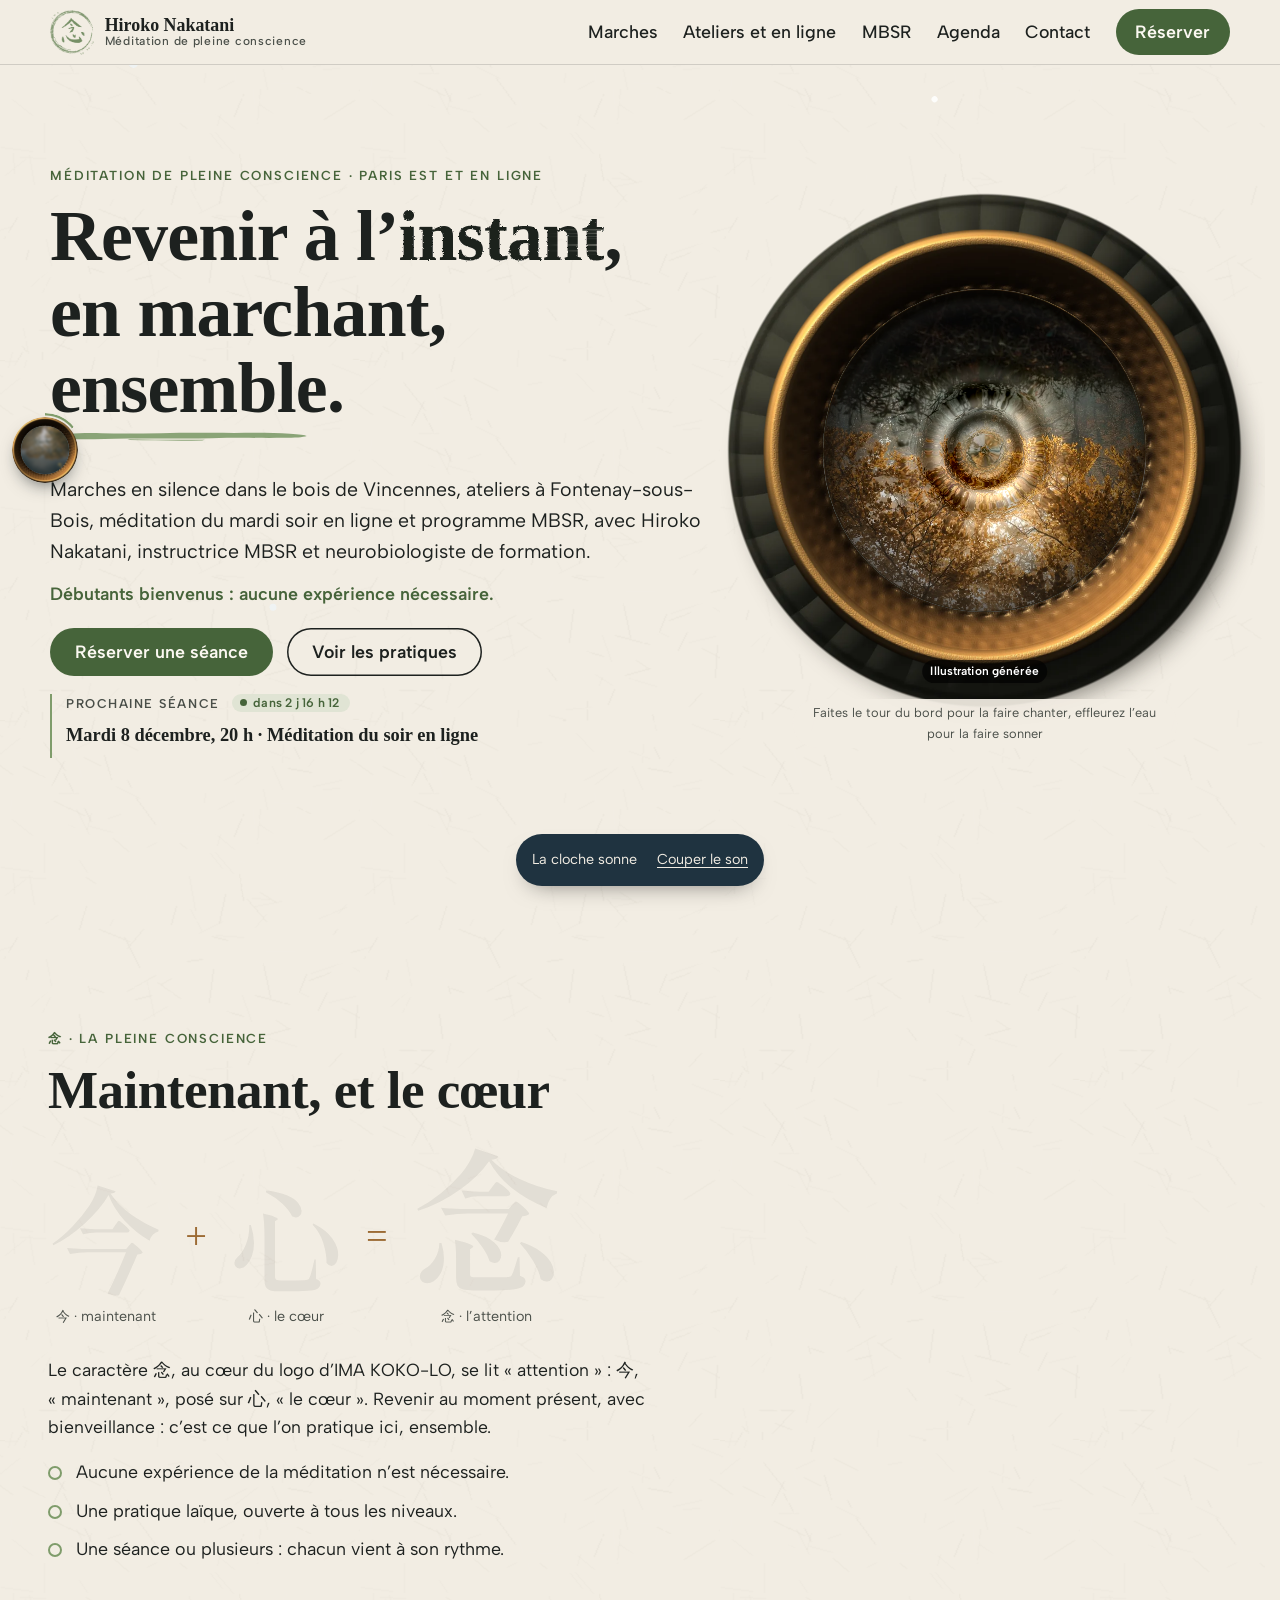
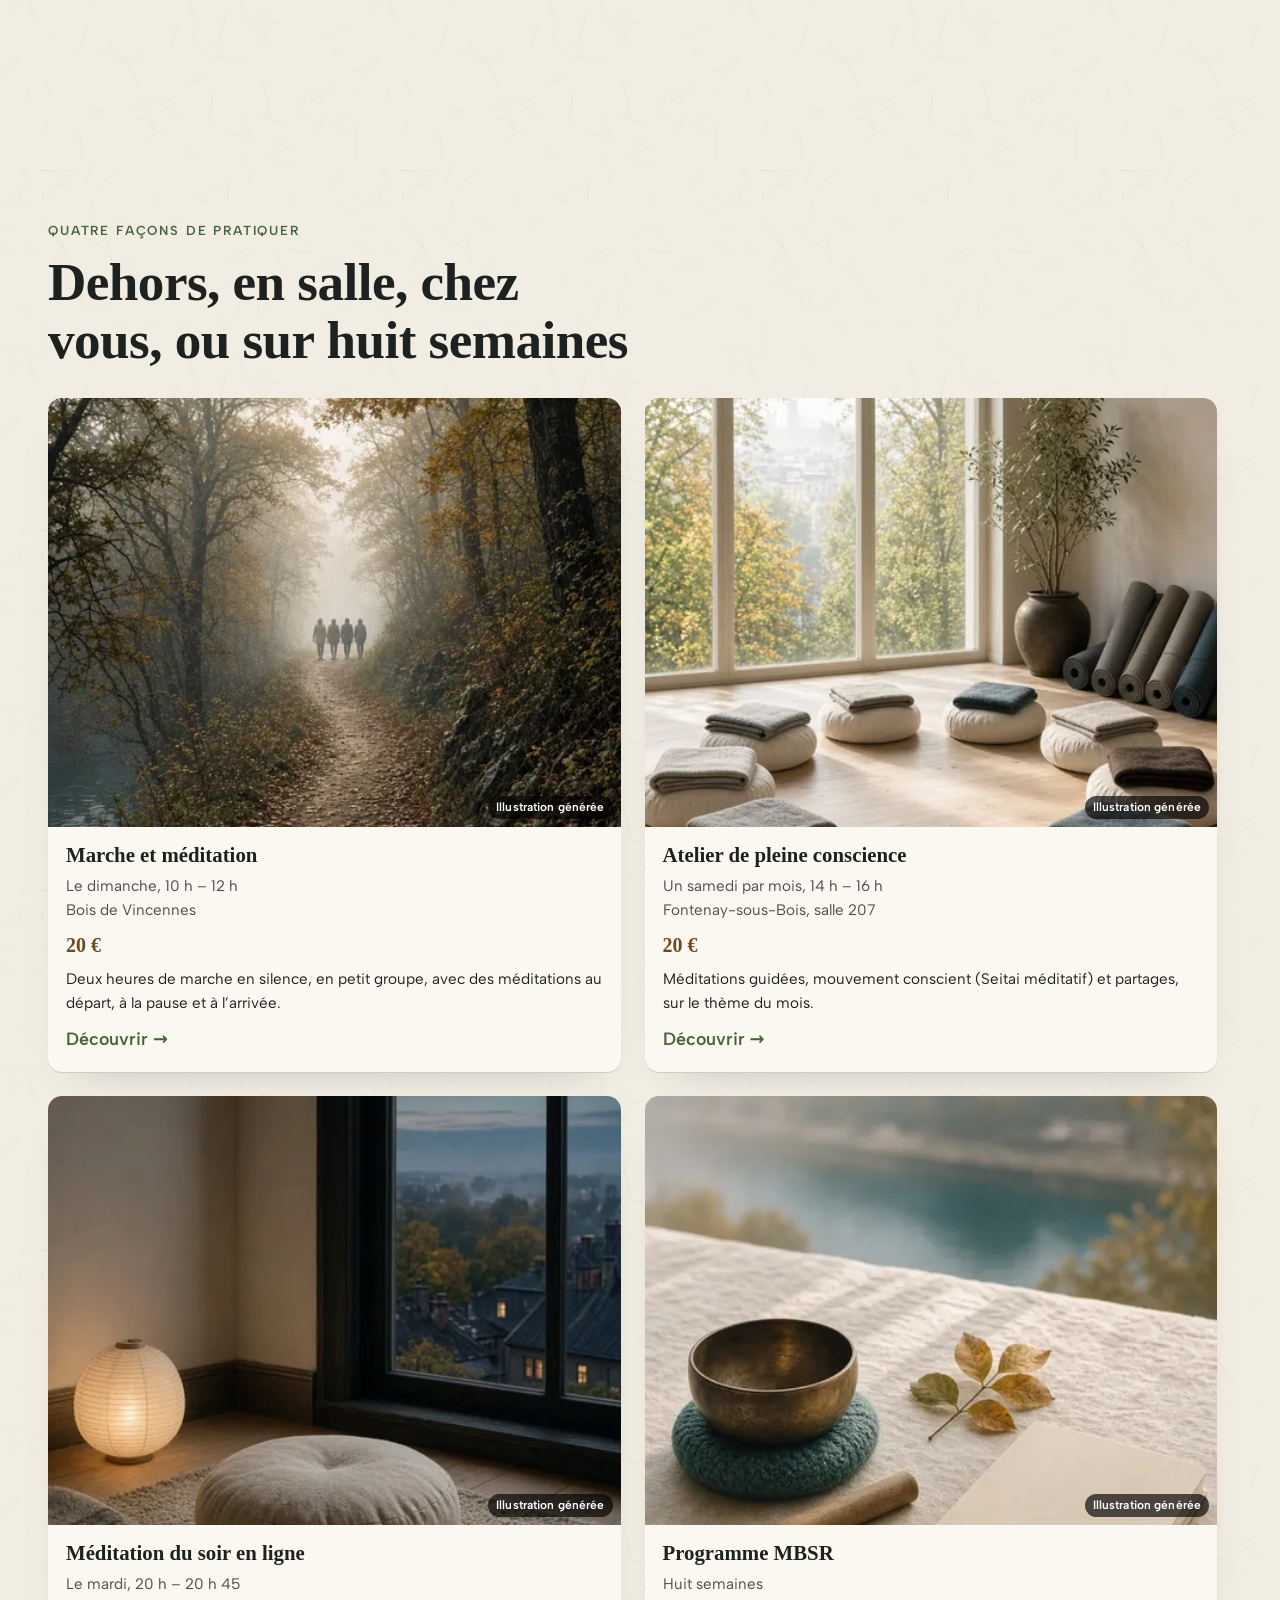
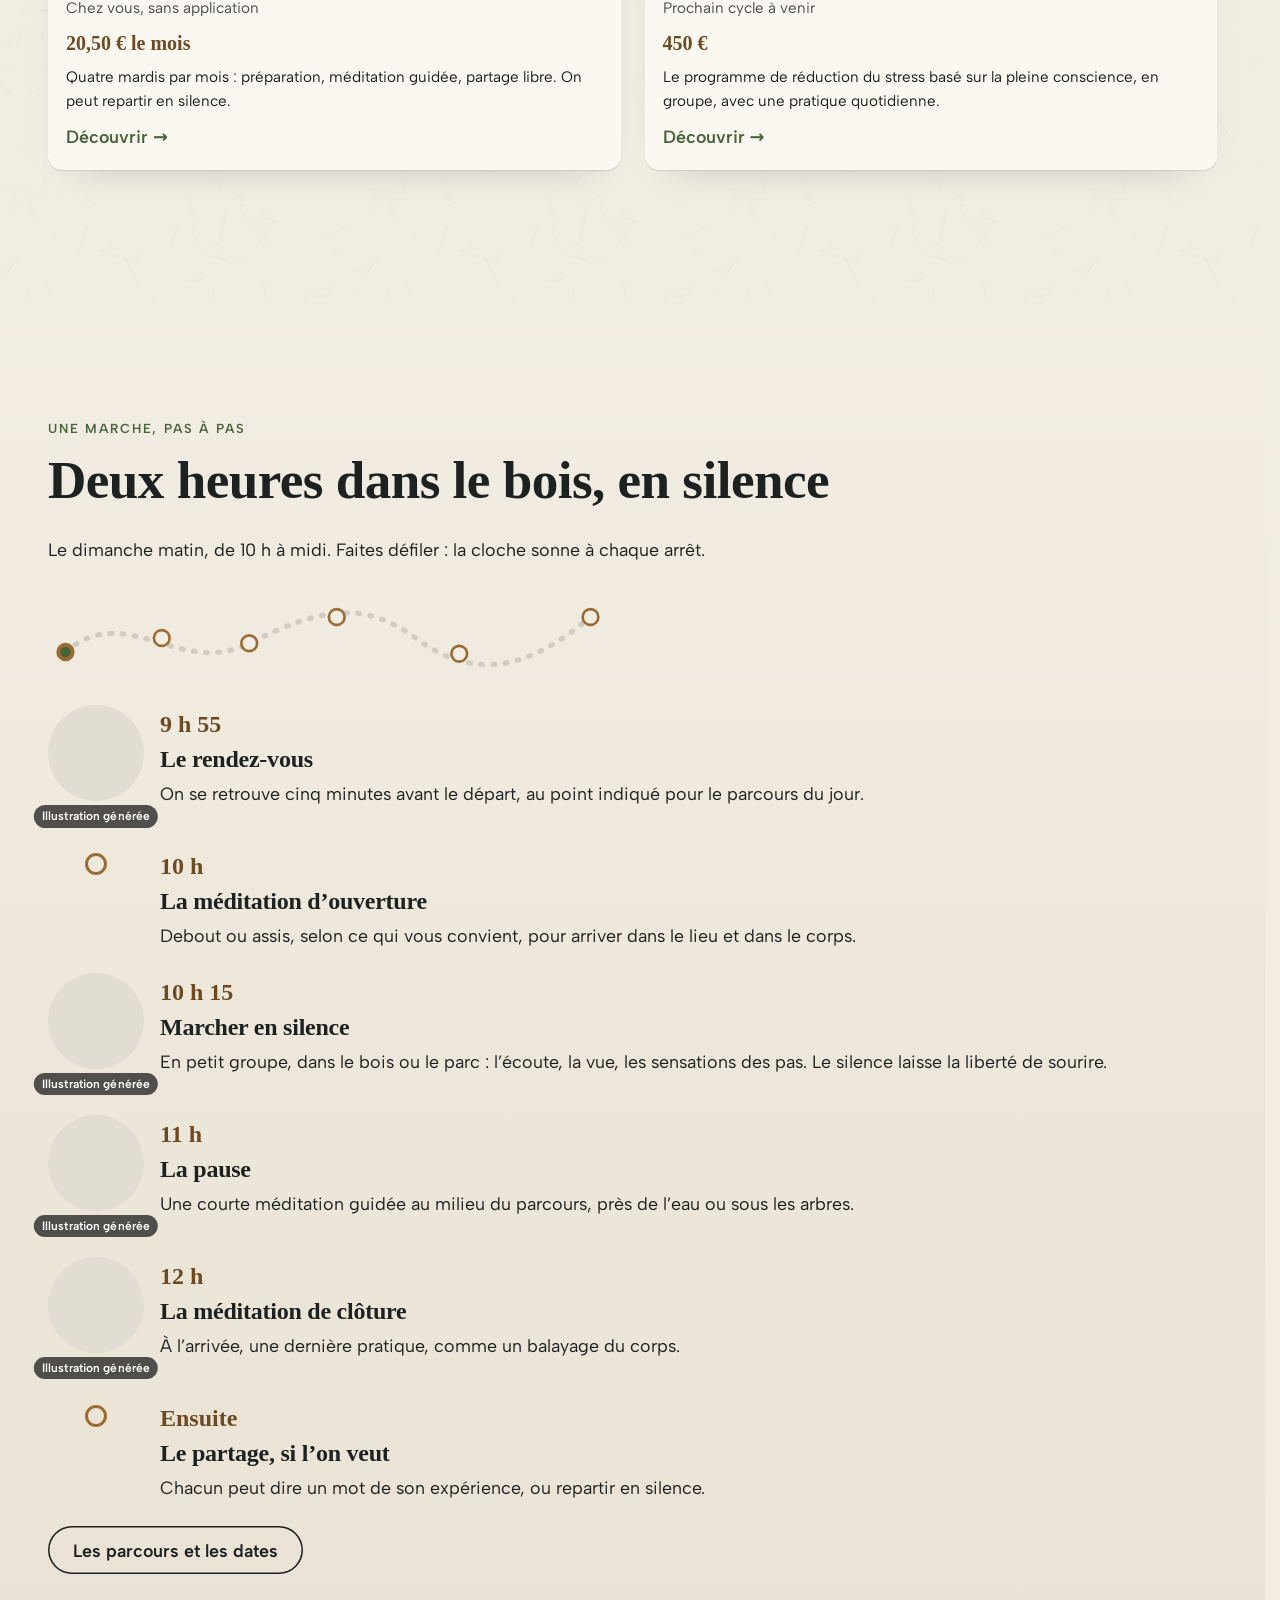
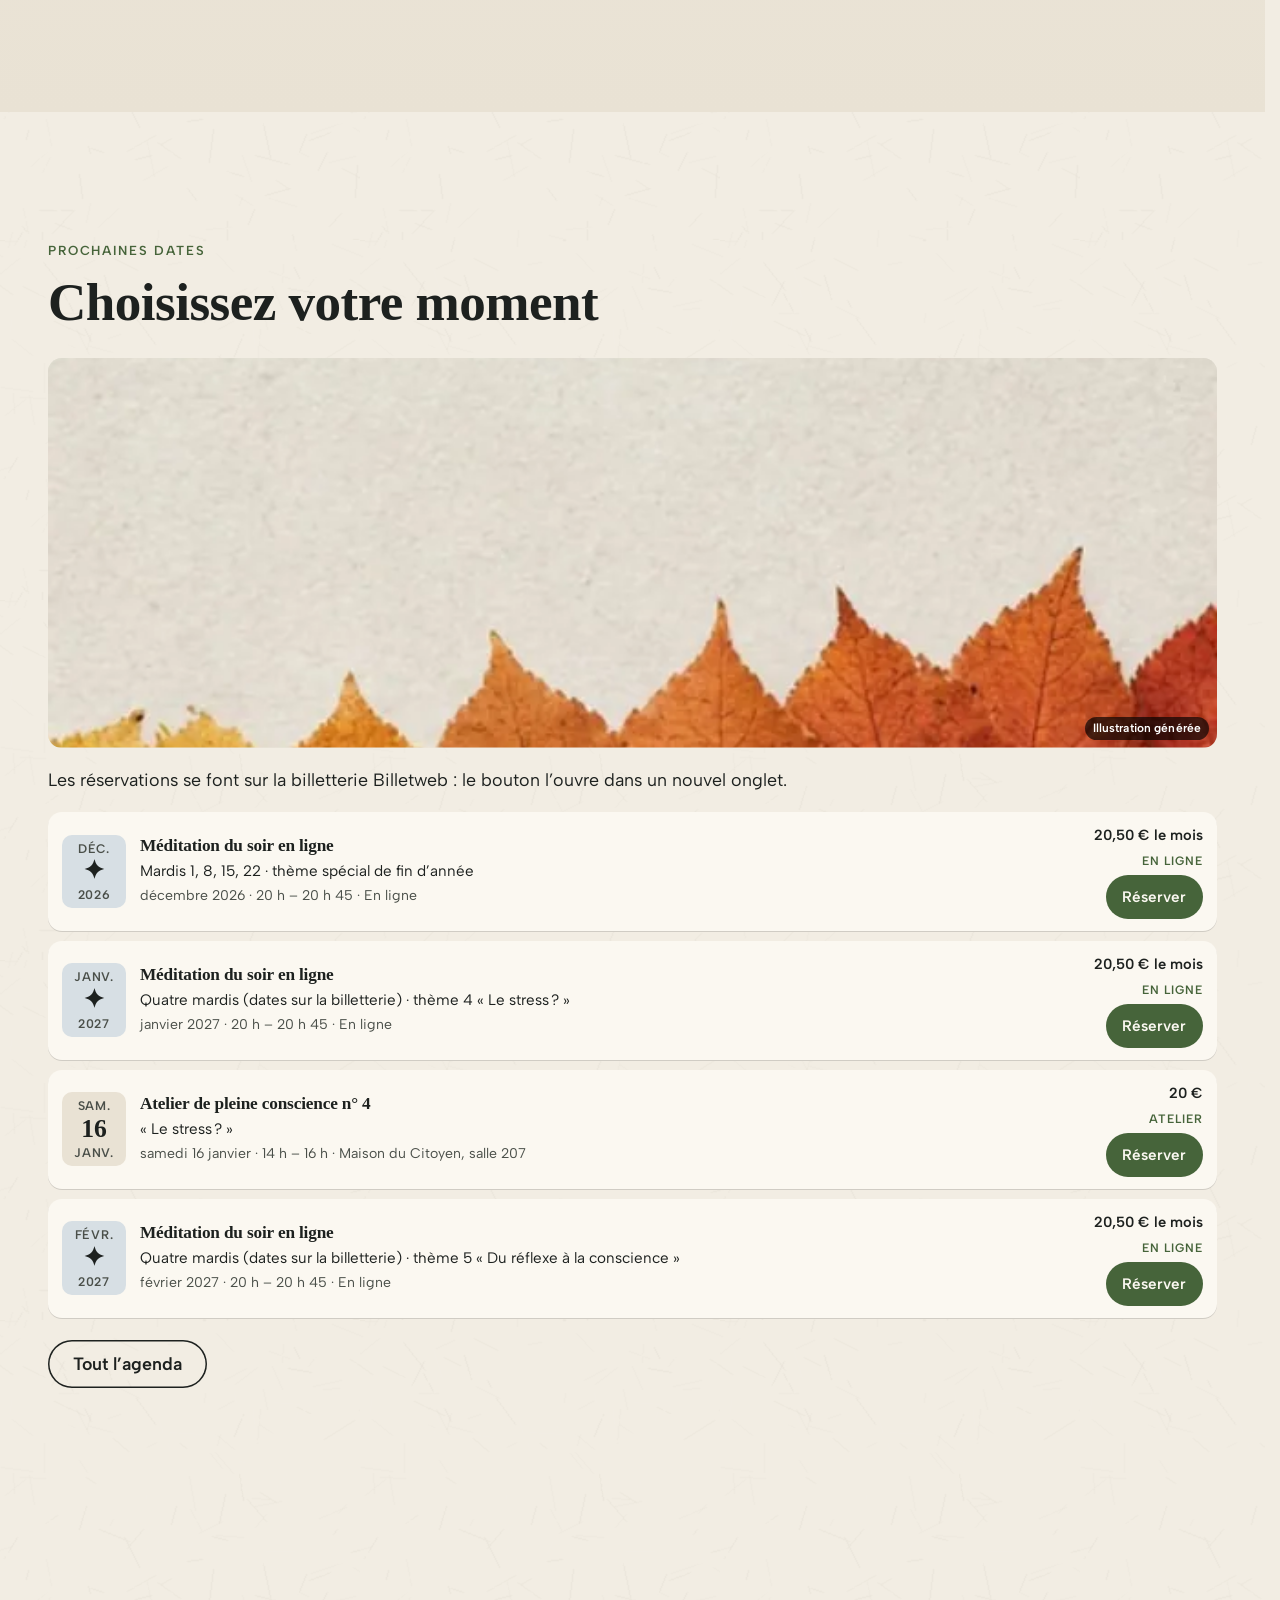
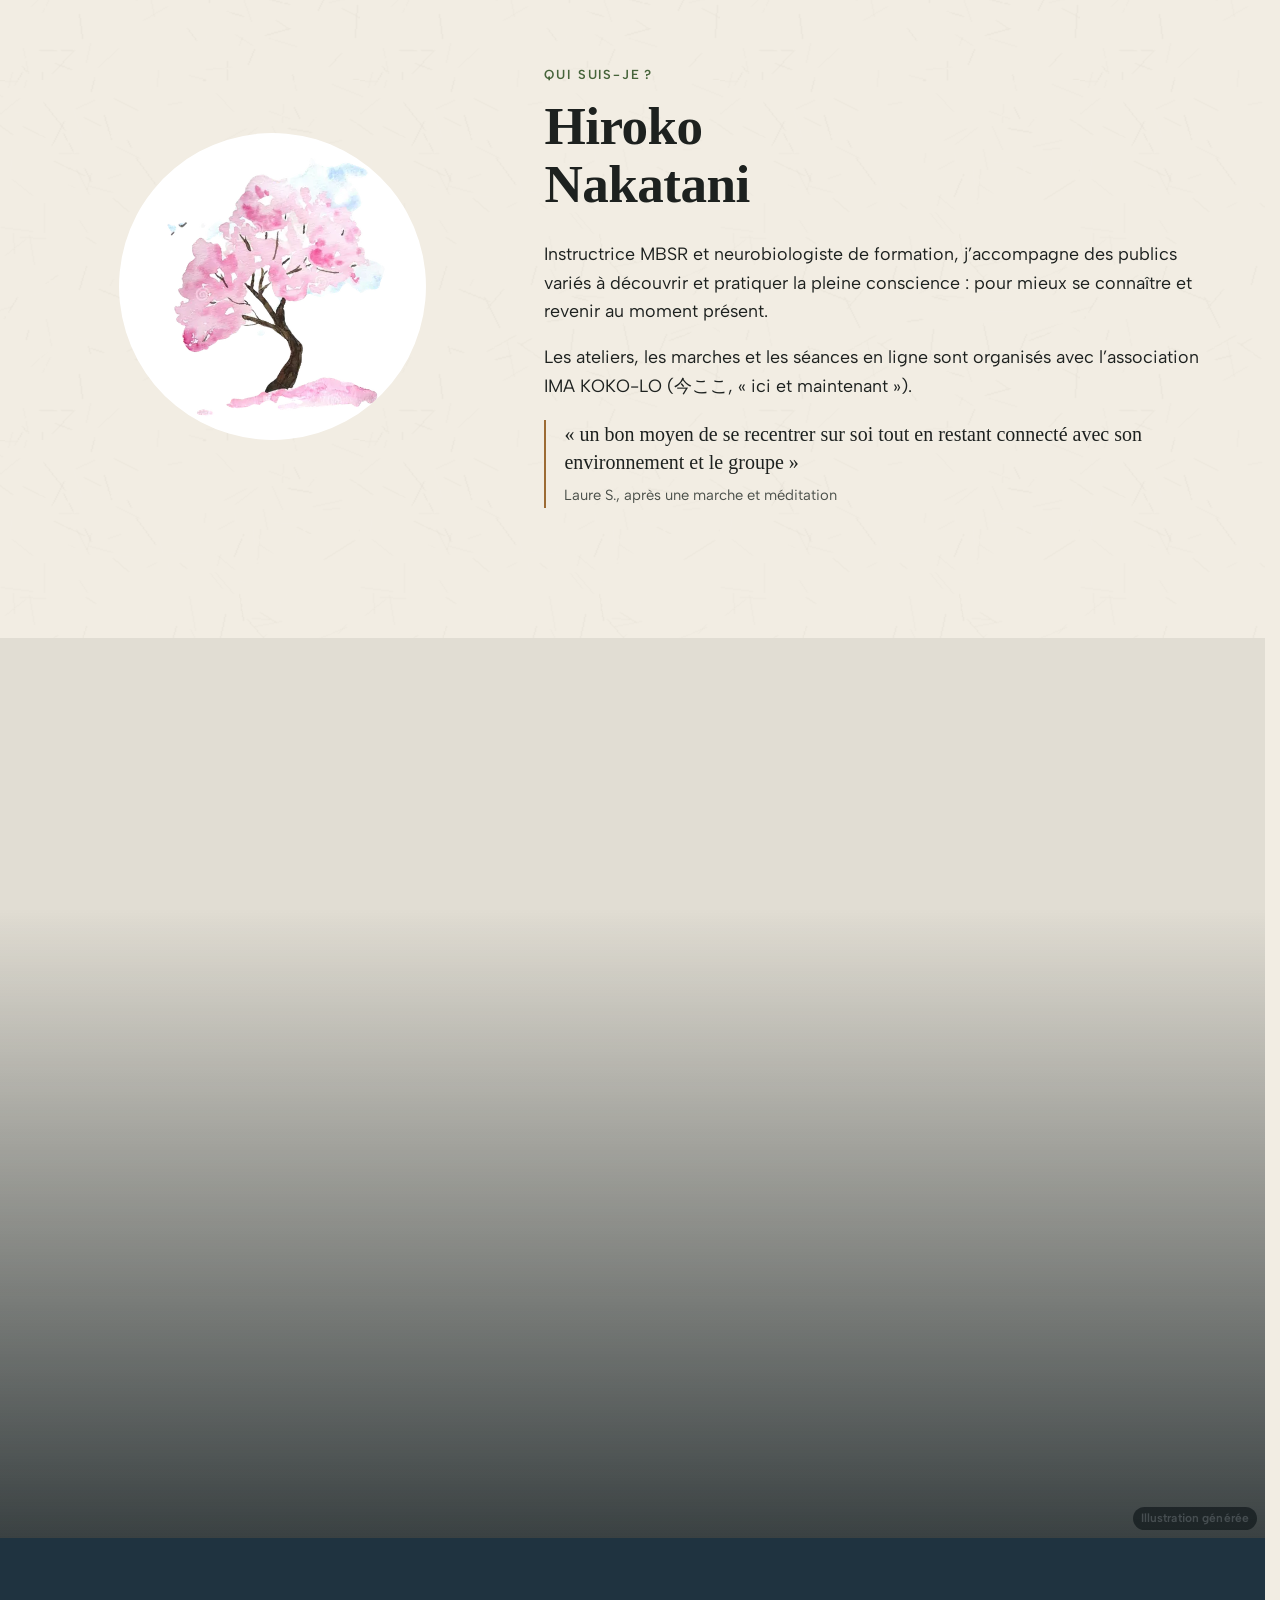
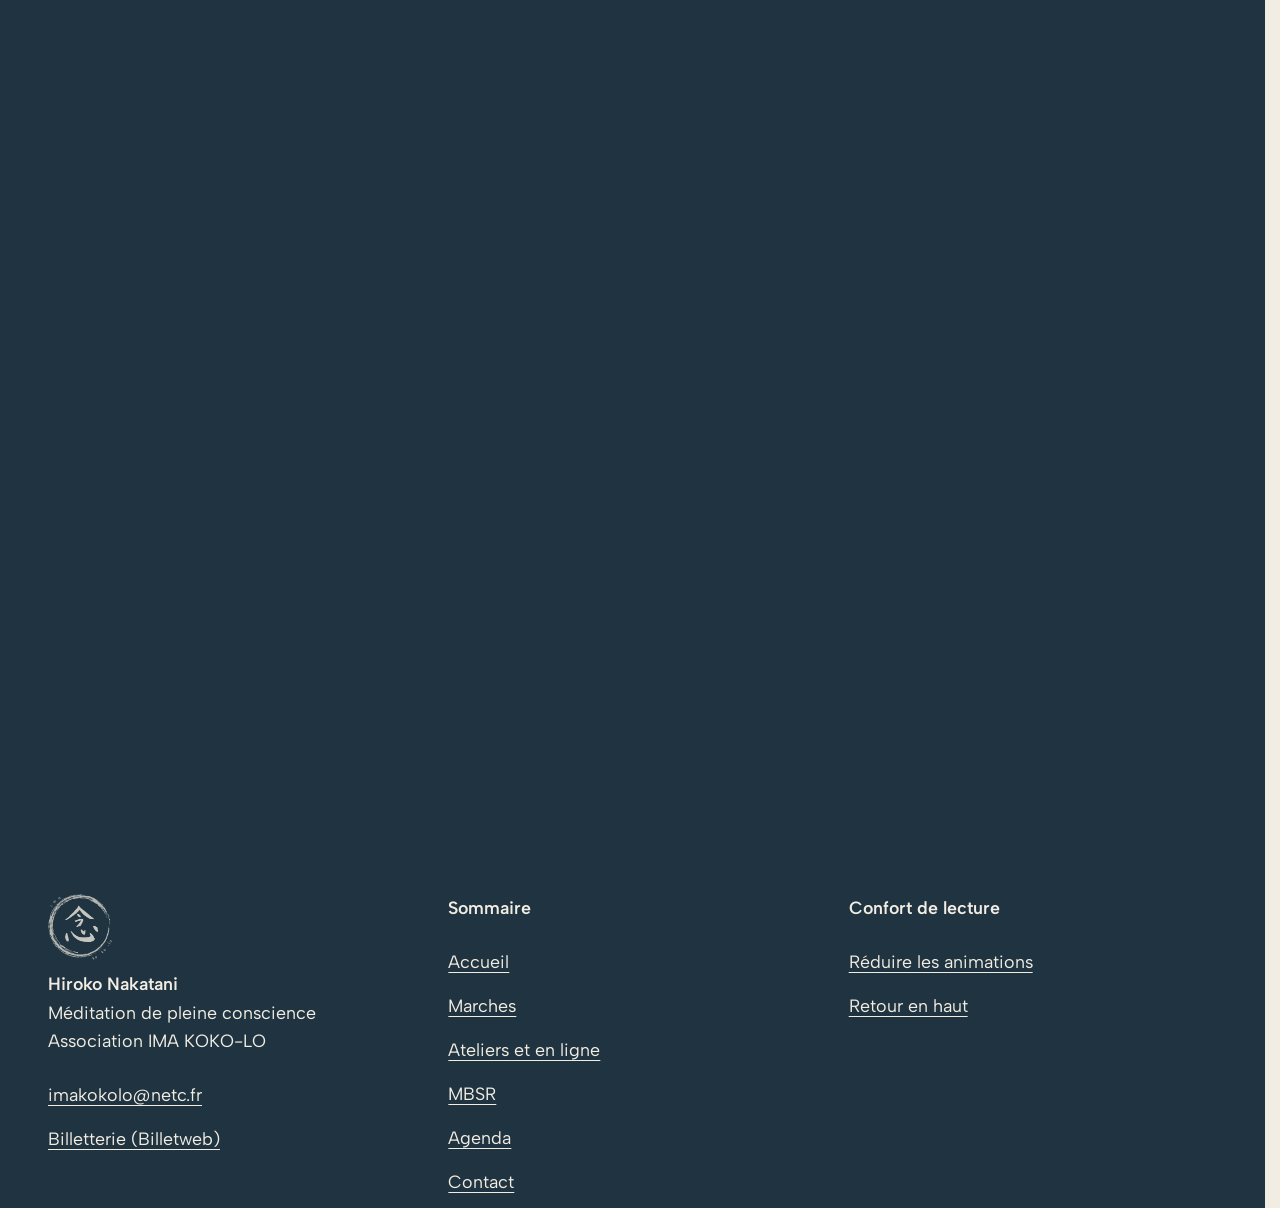
==== commit 125bb3f8: "Maquette v2 plus vivante" ====
--- a/index.html
+++ b/index.html
@@ -1,5 +1,5 @@
 <!doctype html>
-<html lang="fr" data-v="1" data-page="accueil">
+<html lang="fr" data-v="2" data-page="accueil">
 <head>
 <meta charset="utf-8">
 <meta name="viewport" content="width=device-width, initial-scale=1, viewport-fit=cover">
@@ -41,14 +41,14 @@
 })();</script>
 <script>(function(){var d=document.documentElement;if(!d.classList.contains('calme')&&matchMedia('(min-width: 1000px) and (min-height: 560px)').matches)d.classList.add('cloche-fixe');})();</script>
 <link rel="preload" href="/assets/fonts/shippori-mincho-latin-500-normal.woff2" as="font" type="font/woff2" crossorigin>
-<link rel="stylesheet" href="/assets/css/socle.css?v=1">
-<link rel="stylesheet" href="/assets/css/site.css?v=1">
-<link rel="modulepreload" href="/assets/js/site.js?v=1">
-<link rel="modulepreload" href="/assets/js/socle/index.js?v=1">
+<link rel="stylesheet" href="/assets/css/socle.css?v=2">
+<link rel="stylesheet" href="/assets/css/site.css?v=2">
+<link rel="modulepreload" href="/assets/js/site.js?v=2">
+<link rel="modulepreload" href="/assets/js/socle/index.js?v=2">
 <script src="/assets/vendor/gsap.min.js" defer></script>
 <script src="/assets/vendor/ScrollTrigger.min.js" defer></script>
 <script src="/assets/vendor/SplitText.min.js" defer></script>
-<script type="module" src="/assets/js/site.js?v=1"></script>
+<script type="module" src="/assets/js/site.js?v=2"></script>
 <meta name="theme-color" content="#f2ede3">
 <link rel="icon" href="/assets/images/favicon.png" type="image/png">
 <link rel="apple-touch-icon" href="/assets/images/apple-touch-icon.png">
@@ -118,14 +118,14 @@
   <canvas class="saison" data-saison aria-hidden="true" data-audit-ignorer></canvas>
   <div class="duo-texte">
     <p class="surtitre" data-anime="gsap">Méditation de pleine conscience · Paris Est et en ligne</p>
-    <h1 class="titre-pinceau" data-anime="gsap" data-grille="typo">Revenir à l’instant, en marchant, ensemble.</h1>
+    <h1 class="titre-pinceau" data-anime="gsap" data-grille="typo">Revenir à <span class="insecable">l’<em class="mot-encre">instant</em>,</span> en marchant, ensemble.</h1>
     <p class="intro" data-anime="gsap">Marches en silence dans le bois de Vincennes, ateliers à Fontenay-sous-Bois, méditation du mardi soir en ligne et programme MBSR, avec Hiroko Nakatani, instructrice MBSR et neurobiologiste de formation.</p>
     <p class="pour-qui" data-anime="gsap">Débutants bienvenus : aucune expérience nécessaire.</p>
     <p class="actions" data-anime="gsap">
       <a href="/agenda" class="bouton" data-libelle="Agenda" data-action-principale data-survol="magnetique">Réserver une séance</a>
       <a class="bouton bouton--contour" href="#pratiques">Voir les pratiques</a>
     </p>
-    <p class="prochaine" data-info-cle data-anime="gsap"><span>Prochaine séance</span> <a href="/agenda" data-libelle="Agenda" data-prochaine>Ce soir, 20 h · Méditation du soir en ligne</a></p>
+    <p class="prochaine" data-info-cle data-anime="gsap"><span>Prochaine séance <span class="compte" data-compte="29915760" data-compte-fin="29915805" aria-hidden="true">dans <b data-u="j">6</b> j <b data-u="h">22</b> h <b data-u="m">42</b></span></span> <a href="/agenda" data-libelle="Agenda" data-prochaine>Mardi 17 novembre, 20 h · Méditation du soir en ligne</a></p>
   </div>
   <div class="cloche" data-cloche data-grille="manipuler fil" data-effet="cloche" data-superpose>
     <span class="cloche-coussin" aria-hidden="true"></span>
@@ -294,7 +294,7 @@
   </picture><figcaption class="mention-ia">Illustration générée</figcaption>
 </figure>
     <p data-anime>Les réservations se font sur la billetterie Billetweb : le bouton l’ouvre dans un nouvel onglet.</p>
-    <ol class="dates-liste" data-prochaines="4" data-grille="retour"><li class="date date--enligne date--aujourdhui" data-date data-type="enligne" data-debut="29891520" data-fin="29934525" data-jour="2026-11-01" data-mardis="2026-11-03 2026-11-10 2026-11-17 2026-11-24">
+    <ol class="dates-liste" data-prochaines="4" data-grille="retour"><li class="date date--enligne date--avenir" data-date data-type="enligne" data-debut="29891520" data-fin="29934525" data-jour="2026-11-01" data-mardis="2026-11-03 2026-11-10 2026-11-17 2026-11-24" data-heure="20:00" data-heure-fin="20:45" data-depart="Depuis un ordinateur ou un téléphone, sans application à installer" data-mois="1">
   <p class="date-jour" aria-hidden="true"><span>nov.</span><strong>✦</strong><span>2026</span></p>
   <div class="date-corps">
     <h3 class="date-titre">Méditation du soir en ligne</h3>
@@ -304,7 +304,7 @@
   <p class="date-fin"><span class="date-prix" data-prix>20,50 € le mois</span><span class="date-type">En ligne</span>
     <span class="date-etat date-etat--aujourdhui">Aujourd’hui</span><span class="date-etat date-etat--passe">Passé</span>
     <a class="bouton bouton--petit date-reserver" href="https://www.billetweb.fr/meditation-du-soir-en-ligne" target="_blank" rel="noopener" data-retour aria-label="Réserver : Méditation du soir en ligne, novembre 2026 · 20 h – 20 h 45 (s’ouvre dans un nouvel onglet)">Réserver</a></p>
-</li><li class="date date--marche date--avenir" data-date data-type="marche" data-debut="29912280" data-fin="29912400" data-jour="2026-11-15" data-mardis="">
+</li><li class="date date--marche date--avenir" data-date data-type="marche" data-debut="29912280" data-fin="29912400" data-jour="2026-11-15" data-mardis="" data-heure="10:00" data-heure-fin="12:00" data-depart="Entrée du Parc floral, bois de Vincennes (Paris 12e)">
   <p class="date-jour" aria-hidden="true"><span>dim.</span><strong>15</strong><span>nov.</span></p>
   <div class="date-corps">
     <h3 class="date-titre">Marche et méditation</h3>
@@ -314,7 +314,7 @@
   <p class="date-fin"><span class="date-prix" data-prix>20 €</span><span class="date-type">Marche</span>
     <span class="date-etat date-etat--aujourdhui">Aujourd’hui</span><span class="date-etat date-etat--passe">Passé</span>
     <a class="bouton bouton--petit date-reserver" href="https://www.billetweb.fr/marche-et-meditation-parc-floral-de-paris" target="_blank" rel="noopener" data-retour aria-label="Réserver : Marche et méditation, dimanche 15 novembre · 10 h – 12 h (s’ouvre dans un nouvel onglet)">Réserver</a></p>
-</li><li class="date date--atelier date--avenir" data-date data-type="atelier" data-debut="29921160" data-fin="29921280" data-jour="2026-11-21" data-mardis="">
+</li><li class="date date--atelier date--avenir" data-date data-type="atelier" data-debut="29921160" data-fin="29921280" data-jour="2026-11-21" data-mardis="" data-heure="14:00" data-heure-fin="16:00" data-depart="16 rue du Révérend Père Lucien Aubry, 94120 Fontenay-sous-Bois">
   <p class="date-jour" aria-hidden="true"><span>sam.</span><strong>21</strong><span>nov.</span></p>
   <div class="date-corps">
     <h3 class="date-titre">Atelier de pleine conscience n° 3</h3>
@@ -324,7 +324,7 @@
   <p class="date-fin"><span class="date-prix" data-prix>20 €</span><span class="date-type">Atelier</span>
     <span class="date-etat date-etat--aujourdhui">Aujourd’hui</span><span class="date-etat date-etat--passe">Passé</span>
     <a class="bouton bouton--petit date-reserver" href="https://www.billetweb.fr/atelier-de-meditation-ima-koko-lo" target="_blank" rel="noopener" data-retour aria-label="Réserver : Atelier de pleine conscience n° 3, samedi 21 novembre · 14 h – 16 h (s’ouvre dans un nouvel onglet)">Réserver</a></p>
-</li><li class="date date--enligne date--avenir" data-date data-type="enligne" data-debut="29934720" data-fin="29979165" data-jour="2026-12-01" data-mardis="2026-12-01 2026-12-08 2026-12-15 2026-12-22">
+</li><li class="date date--enligne date--avenir" data-date data-type="enligne" data-debut="29934720" data-fin="29979165" data-jour="2026-12-01" data-mardis="2026-12-01 2026-12-08 2026-12-15 2026-12-22" data-heure="20:00" data-heure-fin="20:45" data-depart="Depuis un ordinateur ou un téléphone, sans application à installer" data-mois="1">
   <p class="date-jour" aria-hidden="true"><span>déc.</span><strong>✦</strong><span>2026</span></p>
   <div class="date-corps">
     <h3 class="date-titre">Méditation du soir en ligne</h3>
@@ -334,7 +334,7 @@
   <p class="date-fin"><span class="date-prix" data-prix>20,50 € le mois</span><span class="date-type">En ligne</span>
     <span class="date-etat date-etat--aujourdhui">Aujourd’hui</span><span class="date-etat date-etat--passe">Passé</span>
     <a class="bouton bouton--petit date-reserver" href="https://www.billetweb.fr/meditation-du-soir-en-ligne" target="_blank" rel="noopener" data-retour aria-label="Réserver : Méditation du soir en ligne, décembre 2026 · 20 h – 20 h 45 (s’ouvre dans un nouvel onglet)">Réserver</a></p>
-</li><li class="date date--enligne date--avenir" data-date data-type="enligne" data-debut="29979360" data-fin="30023805" data-jour="2027-01-01" data-mardis="">
+</li><li class="date date--enligne date--avenir" data-date data-type="enligne" data-debut="29979360" data-fin="30023805" data-jour="2027-01-01" data-mardis="" data-heure="20:00" data-heure-fin="20:45" data-depart="Depuis un ordinateur ou un téléphone, sans application à installer" data-mois="1">
   <p class="date-jour" aria-hidden="true"><span>janv.</span><strong>✦</strong><span>2027</span></p>
   <div class="date-corps">
     <h3 class="date-titre">Méditation du soir en ligne</h3>
@@ -344,7 +344,7 @@
   <p class="date-fin"><span class="date-prix" data-prix>20,50 € le mois</span><span class="date-type">En ligne</span>
     <span class="date-etat date-etat--aujourdhui">Aujourd’hui</span><span class="date-etat date-etat--passe">Passé</span>
     <a class="bouton bouton--petit date-reserver" href="https://www.billetweb.fr/meditation-du-soir-en-ligne" target="_blank" rel="noopener" data-retour aria-label="Réserver : Méditation du soir en ligne, janvier 2027 · 20 h – 20 h 45 (s’ouvre dans un nouvel onglet)">Réserver</a></p>
-</li><li class="date date--atelier date--avenir" data-date data-type="atelier" data-debut="30001800" data-fin="30001920" data-jour="2027-01-16" data-mardis="">
+</li><li class="date date--atelier date--avenir" data-date data-type="atelier" data-debut="30001800" data-fin="30001920" data-jour="2027-01-16" data-mardis="" data-heure="14:00" data-heure-fin="16:00" data-depart="16 rue du Révérend Père Lucien Aubry, 94120 Fontenay-sous-Bois">
   <p class="date-jour" aria-hidden="true"><span>sam.</span><strong>16</strong><span>janv.</span></p>
   <div class="date-corps">
     <h3 class="date-titre">Atelier de pleine conscience n° 4</h3>
@@ -354,7 +354,7 @@
   <p class="date-fin"><span class="date-prix" data-prix>20 €</span><span class="date-type">Atelier</span>
     <span class="date-etat date-etat--aujourdhui">Aujourd’hui</span><span class="date-etat date-etat--passe">Passé</span>
     <a class="bouton bouton--petit date-reserver" href="https://www.billetweb.fr/atelier-de-meditation-ima-koko-lo" target="_blank" rel="noopener" data-retour aria-label="Réserver : Atelier de pleine conscience n° 4, samedi 16 janvier · 14 h – 16 h (s’ouvre dans un nouvel onglet)">Réserver</a></p>
-</li><li class="date date--enligne date--avenir" data-date data-type="enligne" data-debut="30024000" data-fin="30064125" data-jour="2027-02-01" data-mardis="">
+</li><li class="date date--enligne date--avenir" data-date data-type="enligne" data-debut="30024000" data-fin="30064125" data-jour="2027-02-01" data-mardis="" data-heure="20:00" data-heure-fin="20:45" data-depart="Depuis un ordinateur ou un téléphone, sans application à installer" data-mois="1">
   <p class="date-jour" aria-hidden="true"><span>févr.</span><strong>✦</strong><span>2027</span></p>
   <div class="date-corps">
     <h3 class="date-titre">Méditation du soir en ligne</h3>
@@ -364,7 +364,7 @@
   <p class="date-fin"><span class="date-prix" data-prix>20,50 € le mois</span><span class="date-type">En ligne</span>
     <span class="date-etat date-etat--aujourdhui">Aujourd’hui</span><span class="date-etat date-etat--passe">Passé</span>
     <a class="bouton bouton--petit date-reserver" href="https://www.billetweb.fr/meditation-du-soir-en-ligne" target="_blank" rel="noopener" data-retour aria-label="Réserver : Méditation du soir en ligne, février 2027 · 20 h – 20 h 45 (s’ouvre dans un nouvel onglet)">Réserver</a></p>
-</li><li class="date date--atelier date--avenir" data-date data-type="atelier" data-debut="30032040" data-fin="30032160" data-jour="2027-02-06" data-mardis="">
+</li><li class="date date--atelier date--avenir" data-date data-type="atelier" data-debut="30032040" data-fin="30032160" data-jour="2027-02-06" data-mardis="" data-heure="14:00" data-heure-fin="16:00" data-depart="16 rue du Révérend Père Lucien Aubry, 94120 Fontenay-sous-Bois">
   <p class="date-jour" aria-hidden="true"><span>sam.</span><strong>6</strong><span>févr.</span></p>
   <div class="date-corps">
     <h3 class="date-titre">Atelier de pleine conscience n° 5</h3>
@@ -380,11 +380,17 @@
 </section>
 <section class="qui duo" id="hiroko" data-eau="eau-cerisier">
   <div class="duo-texte qui-grille">
-    <figure class="media qui-media" data-fx="zoom" style="--cadrage:50% 50%">
+    <div class="qui-cadre" data-effet="enso-qui">
+      <figure class="media qui-media" style="--cadrage:50% 50%">
   <picture>
     <img src="/assets/images/hiroko-aquarelle-800.webp" srcset="/assets/images/hiroko-aquarelle-480.webp 480w, /assets/images/hiroko-aquarelle-800.webp 800w" sizes="(max-width: 760px) 60vw, 22vw" alt="Aquarelle de fleurs de cerisier" width="800" height="800" loading="lazy" decoding="async">
   </picture>
 </figure>
+      <svg class="qui-enso" viewBox="0 0 400 400" aria-hidden="true" focusable="false" data-audit-ignorer><defs>
+  <mask id="masque-qui" maskUnits="userSpaceOnUse" x="0" y="0" width="400" height="400"><path class="enso-trait" d="M121.6 52.6L128.8 49.0L136.2 45.6L143.6 42.6L151.3 40.0L159.0 37.7L166.9 35.8L174.8 34.2L182.8 33.1L190.9 32.3L199.0 31.9L207.1 31.9L215.3 32.2L223.4 33.0L231.4 34.2L239.4 35.7L247.4 37.6L255.2 39.9L262.9 42.6L270.5 45.7L278.0 49.1L285.3 52.9L292.4 57.0L299.3 61.5L306.0 66.3L312.4 71.4L318.6 76.9L324.5 82.6L330.2 88.7L335.5 95.0L340.6 101.6L345.3 108.4L349.7 115.4L353.8 122.7L357.4 130.1L360.8 137.8L363.7 145.5L366.3 153.5L368.4 161.5L370.2 169.7L371.6 177.9L372.6 186.2L373.1 194.6L373.3 202.9L373.0 211.3L372.3 219.6L371.2 227.9L369.7 236.2L367.8 244.3L365.5 252.4L362.8 260.3L359.8 268.1L356.3 275.8L352.5 283.2L348.3 290.5L343.7 297.5L338.8 304.4L333.6 310.9L328.1 317.2L322.2 323.2L316.1 329.0L309.7 334.4L303.1 339.5L296.2 344.2L289.1 348.7L281.8 352.7L274.3 356.4L266.6 359.8L258.8 362.7L250.9 365.3L242.8 367.5L234.6 369.3L226.4 370.7L218.1 371.7L209.8 372.3L201.5 372.4L193.2 372.2L184.9 371.6L176.6 370.6L168.4 369.2L160.3 367.4L152.3 365.2L144.4 362.7L136.6 359.8L129.0 356.5L121.6 352.8L114.3 348.8L107.3 344.5L100.4 339.8L93.8 334.8L87.4 329.5L81.3 323.9L75.5 318.0L69.9 311.9L64.7 305.5L59.7 298.8L55.1 292.0L50.8 284.9L46.8 277.6L43.2 270.1L40.0 262.5L37.1 254.7L34.5 246.8L32.4 238.8L30.6 230.7L29.3 222.5L28.3 214.2L27.7 205.9L27.5 197.6L27.7 189.3L28.2 180.9L29.2 172.6L30.6 164.4L32.4 156.2L34.5 148.1L37.1 140.2L40.0 132.3L43.3 124.6L47.0 117.0L51.0 109.7L55.4 102.5" pathLength="1" fill="none" stroke="#fff" stroke-width="74.8" stroke-linecap="round"/></mask>
+</defs>
+<g mask="url(#masque-qui)"><path class="enso-encre" d="M117.8 45.4L121.8 43.3L126.1 41.6L130.2 39.6L133.9 36.7L137.7 33.7L141.7 31.2L146.0 29.2L150.3 27.3L154.7 25.4L158.9 22.9L163.4 21.1L167.9 19.5L172.6 18.3L177.5 19.0L182.1 17.0L186.9 16.7L191.7 16.3L196.4 16.2L201.2 16.5L206.0 17.0L210.8 16.4L215.6 16.9L220.4 17.1L225.3 16.9L230.0 17.5L234.6 19.5L239.6 18.9L244.0 21.2L248.8 21.9L253.3 23.5L258.3 23.8L262.9 25.4L267.5 26.8L272.1 28.4L276.2 31.1L280.5 33.3L285.5 34.2L289.6 36.8L294.0 39.0L298.5 40.8L302.6 43.6L306.4 46.6L310.6 49.1L314.2 52.4L317.9 55.5L321.9 58.4L325.9 61.2L328.8 65.2L332.6 68.4L336.9 70.9L339.5 75.2L343.2 78.5L346.2 82.4L349.1 86.3L352.8 89.6L355.5 93.8L357.9 98.1L360.4 102.3L363.8 106.0L366.4 110.2L367.7 115.0L370.1 119.3L371.9 123.9L373.8 128.4L376.3 132.7L378.1 137.3L379.2 142.1L381.4 146.6L382.3 151.5L384.3 156.0L384.2 161.1L384.9 166.0L386.4 170.7L387.0 175.6L388.2 180.4L387.7 185.4L388.6 190.2L389.4 195.1L388.7 200.1L387.7 205.0L389.0 209.9L388.3 214.8L386.9 219.6L387.5 224.7L385.3 229.3L384.8 234.2L383.9 239.0L383.9 244.1L382.2 248.7L380.4 253.3L379.4 258.1L377.8 262.8L376.0 267.4L374.1 271.9L372.2 276.4L369.6 280.6L367.0 284.8L364.5 289.0L361.7 293.0L360.3 297.8L356.9 301.5L354.6 305.8L351.4 309.5L348.3 313.3L345.7 317.4L342.3 321.0L339.3 324.8L335.6 328.0L332.3 331.6L328.9 335.0L324.8 337.8L320.5 340.3L317.7 344.5L313.8 347.4L309.9 350.2L305.2 351.9L300.9 354.2L297.3 357.5L292.8 359.4L288.5 361.6L284.5 364.2L279.9 365.8L276.0 368.8L270.9 369.0L266.8 371.7L262.1 372.9L257.5 374.3L253.0 376.0L248.5 377.7L243.5 377.2L239.0 379.2L234.4 380.6L229.4 379.9L224.9 381.9L220.1 381.9L215.3 381.3L210.6 382.9L205.8 382.3L201.1 382.0L196.3 382.7L191.5 382.4L186.9 380.8L182.2 380.3L177.3 381.0L172.7 380.0L168.2 378.0L163.6 376.9L158.8 376.9L154.1 376.3L149.7 374.3L145.5 371.8L140.9 370.7L136.1 370.3L132.1 367.3L127.9 365.2L123.4 363.7L118.9 362.2L115.4 358.8L111.1 356.9L106.6 355.3L116.0 339.6L119.8 341.4L123.4 343.7L127.0 345.9L130.9 347.8L135.2 348.6L138.5 351.6L142.6 352.8L146.7 354.1L150.5 356.0L155.1 355.7L158.8 358.0L163.1 358.4L167.3 359.3L171.5 359.4L175.5 361.7L179.8 361.3L184.1 361.4L188.3 361.9L192.4 362.9L196.7 363.4L200.9 361.8L205.2 361.7L209.5 363.0L213.7 362.7L218.0 362.4L222.1 361.3L226.3 360.3L230.3 359.2L234.4 357.9L238.7 357.8L242.8 356.7L246.9 355.6L251.0 354.4L254.8 352.6L258.5 350.4L262.8 349.7L266.7 348.2L270.0 345.2L274.5 344.8L278.2 342.7L281.2 339.4L285.0 337.5L288.9 335.9L291.8 332.6L295.6 330.6L298.3 327.2L302.5 325.8L305.0 322.1L308.0 319.3L311.6 317.0L313.7 313.1L316.7 310.1L319.9 307.4L322.7 304.3L325.0 300.7L328.1 297.8L330.2 294.2L332.5 290.7L334.3 286.8L337.0 283.6L338.7 279.8L340.9 276.2L342.6 272.4L344.5 268.7L346.0 264.8L348.0 261.1L349.4 257.2L350.5 253.2L350.9 248.9L352.7 245.1L353.9 241.1L354.2 236.9L355.7 233.0L355.5 228.8L357.3 224.9L357.7 220.7L358.3 216.6L357.8 212.4L358.1 208.3L358.1 204.2L357.0 200.1L358.1 195.9L357.9 191.8L357.7 187.7L357.1 183.6L355.4 179.7L355.9 175.5L354.6 171.5L353.5 167.6L352.8 163.5L351.8 159.6L349.8 155.9L349.5 151.7L347.9 147.9L345.7 144.4L343.8 140.8L342.7 136.8L340.5 133.4L338.5 129.8L337.1 126.0L335.3 122.3L333.1 118.9L330.8 115.6L328.1 112.5L325.6 109.3L323.1 106.1L321.4 102.3L318.4 99.6L315.3 96.9L312.0 94.4L309.7 91.0L306.7 88.4L303.7 85.7L300.6 83.1L297.1 81.0L294.5 77.9L290.7 76.3L287.4 74.0L284.3 71.5L280.7 69.6L277.2 67.7L273.8 65.5L270.4 63.5L267.0 61.2L262.9 60.6L259.4 58.6L255.9 56.6L252.0 55.7L248.4 53.9L244.5 52.9L240.3 52.9L236.5 51.6L232.7 50.7L228.8 49.5L224.9 48.8L220.9 48.9L217.0 47.9L212.9 48.0L209.0 48.0L205.0 46.7L201.0 47.9L197.0 46.8L193.0 46.7L189.1 47.4L185.1 47.8L181.2 48.5L177.2 48.8L173.3 49.5L169.3 50.2L165.2 49.8L161.4 51.3L157.3 51.7L152.9 51.1L149.2 52.8L144.9 52.7L141.0 54.2L136.4 53.8L133.1 56.7L128.9 57.4L125.2 59.2ZM122.7 47.4a9.3 9.3 0 1 0 18.7 0a9.3 9.3 0 1 0 -18.7 0ZM168.2 361.6L167.3 360.1L165.9 361.3L164.7 361.0L163.9 359.4L162.6 359.8L161.6 358.7L160.3 358.9L159.3 358.3L157.9 358.9L157.0 357.6L155.9 357.3L154.8 356.9L153.3 357.7L152.2 357.3L151.1 356.7L150.0 356.3L149.0 355.5L147.8 355.4L146.4 355.9L145.7 354.2L144.7 353.7L143.5 353.5L142.1 353.9L140.8 353.8L139.9 353.0L139.0 351.9L138.1 351.1L136.6 351.7L135.9 350.3L134.8 349.7L133.4 350.1L132.2 349.7L131.5 348.4L130.0 348.8L129.4 347.5L127.9 347.7L127.1 346.8L126.3 345.7L125.3 345.0L124.3 344.4L122.8 344.8L121.9 344.0L120.6 343.9L120.1 342.3L118.9 342.0L118.1 341.1L116.3 341.8L115.3 341.1L114.9 339.6L113.7 339.2L112.6 338.8L111.5 338.3L110.3 338.0L109.5 337.0L108.6 336.3L107.5 335.7L106.6 334.9L105.8 334.0L105.2 332.9L103.7 332.9L102.9 332.0L101.9 331.4L101.5 329.9L100.6 329.2L99.3 328.9L98.5 328.1L97.3 327.7L96.1 327.3L95.4 326.3L94.9 325.0L94.0 324.2L93.0 323.6L91.9 323.0L90.5 322.9L89.7 322.0L89.2 320.8L88.6 319.7L87.6 319.0L86.2 318.8L85.5 317.8L85.0 316.6L83.8 316.1L83.4 314.9L82.7 313.9L81.7 313.2L80.4 312.8L80.4 311.2L79.3 310.6L78.9 309.4L77.5 309.1L76.3 308.5L75.6 307.6L75.0 306.5L74.8 305.1L74.2 304.1L72.4 304.1L71.7 303.1L71.5 301.7L70.6 300.9L69.3 300.4L69.8 298.5L67.9 298.5L67.1 297.6L67.3 296.0L66.4 295.2L66.2 293.9L64.8 293.5L64.4 292.2L63.0 291.8L63.3 290.2L62.9 289.0L61.6 288.5L60.9 287.5L61.2 285.9L59.9 285.3L58.6 284.7L59.0 283.1L57.4 282.7L57.5 281.3L57.1 280.1L56.7 279.0L55.3 278.4L55.2 277.1L54.2 276.3L53.2 275.4L54.2 273.6L52.5 273.2L52.3 271.9L52.0 270.7L51.0 269.9L50.4 268.9L49.8 267.9L49.3 266.8L50.2 265.1L48.5 264.5L48.3 263.3L47.9 262.2L47.7 261.0L47.7 259.7L46.2 259.0L46.8 257.6L45.1 256.9L44.6 255.8L45.3 254.3L45.0 253.2L44.2 252.2L44.2 251.0L43.5 250.0L42.8 248.9L43.0 247.6L41.6 246.8L41.5 245.6L41.1 244.5L40.7 243.3L41.4 241.9L41.4 240.7L40.0 239.8L40.2 238.6L39.9 237.4L39.0 236.4L41.5 235.8L41.0 237.1L41.8 238.2L40.9 239.6L41.4 240.7L41.9 241.8L42.5 242.8L43.1 243.9L42.8 245.2L43.5 246.2L43.1 247.6L43.5 248.7L44.3 249.7L45.5 250.5L46.2 251.5L45.6 253.0L45.6 254.2L46.3 255.2L46.2 256.5L47.6 257.3L47.8 258.4L48.4 259.4L48.6 260.7L49.6 261.5L49.4 262.9L50.7 263.6L50.5 265.0L51.4 265.8L51.2 267.2L52.8 267.8L53.3 268.8L52.4 270.5L53.7 271.2L54.0 272.4L54.8 273.3L55.4 274.3L55.7 275.5L55.6 276.9L56.9 277.5L57.3 278.6L58.7 279.2L58.6 280.6L59.4 281.5L59.7 282.7L61.1 283.2L60.8 284.8L62.3 285.2L61.7 287.0L63.6 287.2L64.0 288.3L64.2 289.6L65.4 290.2L65.3 291.7L65.9 292.7L66.5 293.7L68.1 294.0L68.8 294.9L69.1 296.2L70.0 296.9L70.5 298.1L70.6 299.5L71.5 300.2L72.8 300.7L72.9 302.1L74.5 302.3L75.0 303.4L75.2 304.8L76.7 305.1L77.4 306.0L77.9 307.1L78.4 308.2L79.0 309.2L80.0 310.0L80.3 311.3L81.9 311.4L82.0 312.9L84.0 312.7L83.6 314.7L84.5 315.5L86.0 315.6L87.2 316.0L87.6 317.3L88.0 318.6L89.3 318.9L89.5 320.5L90.6 321.0L91.7 321.5L92.9 321.9L94.0 322.4L94.6 323.5L95.8 323.9L96.3 325.2L97.4 325.7L98.6 326.0L99.0 327.4L100.3 327.7L100.7 329.1L101.5 330.0L102.6 330.4L103.4 331.4L105.0 331.1L105.9 331.9L106.0 333.7L107.9 333.1L108.3 334.6L109.0 335.7L110.5 335.5L111.2 336.6L112.5 336.7L113.2 337.8L113.9 338.9L115.0 339.3L116.2 339.6L117.7 339.4L118.7 340.0L119.0 341.8L120.2 342.2L121.2 342.8L122.8 342.3L123.4 343.7L124.4 344.2L125.9 343.8L126.7 344.9L127.9 345.1L128.9 345.8L129.6 347.0L131.1 346.7L131.9 347.7L133.2 347.7L134.2 348.3L135.2 348.9L136.1 349.8L137.5 349.5L138.3 350.7L139.4 351.0L140.5 351.4L141.4 352.3L142.6 352.6L143.5 353.3L144.8 353.3L145.9 353.9L147.4 353.1L148.0 354.8L149.4 354.3L150.3 355.3L151.8 354.4L152.9 355.0L153.9 355.9L154.8 356.9L155.9 357.2L157.0 357.7L158.6 356.4L159.7 356.7L160.5 358.4L161.9 357.5L162.9 358.3L163.9 359.3L165.4 357.9L166.2 359.7L167.4 359.7L168.8 358.8ZM36.6 222.3L37.2 221.9L36.9 221.7L37.5 221.3L36.0 221.2L35.9 220.9L37.2 220.5L36.5 220.3L36.3 220.1L36.9 219.7L36.2 219.5L35.7 219.3L36.0 219.0L36.3 218.6L35.4 218.5L35.7 218.2L36.3 217.8L36.5 217.5L35.5 217.3L35.4 217.1L36.6 216.7L36.4 216.4L36.8 216.1L35.1 216.0L36.2 215.6L36.2 215.3L35.0 215.1L36.1 214.8L36.6 214.4L35.8 214.2L35.3 214.0L35.7 213.7L35.0 213.4L35.1 213.2L36.3 212.8L35.6 212.6L35.0 212.3L36.2 212.0L35.2 211.7L36.1 211.4L34.7 211.2L35.1 210.9L36.0 210.6L34.9 210.4L34.5 210.1L36.0 209.7L36.0 209.5L34.8 209.3L35.4 208.9L35.8 208.6L35.3 208.4L35.3 208.1L35.4 207.8L35.5 207.5L35.3 207.3L36.0 207.0L34.6 206.7L34.8 206.5L35.2 206.2L35.8 205.9L34.8 205.6L34.3 205.4L34.8 205.1L34.9 204.8L34.3 204.5L34.6 204.2L34.4 204.0L34.8 203.7L34.6 203.4L34.5 203.1L35.1 202.8L34.3 202.6L34.6 202.3L34.7 202.0L34.8 201.7L34.1 201.4L34.6 201.2L35.5 200.9L34.3 200.6L34.4 200.3L34.0 200.0L34.5 199.8L35.2 199.5L35.1 199.2L34.1 198.9L34.6 198.6L34.7 198.4L34.4 198.1L35.7 197.8L35.6 197.5L34.6 197.2L34.1 197.0L35.6 196.7L34.3 196.4L34.8 196.1L34.1 195.8L34.6 195.6L35.3 195.3L33.9 195.0L34.9 194.7L35.0 194.5L34.6 194.2L34.6 193.9L35.2 193.6L35.5 193.4L35.0 193.1L35.1 192.8L34.2 192.5L35.4 192.2L34.3 191.9L35.5 191.7L35.2 191.4L35.7 191.1L35.2 190.8L35.6 190.6L35.2 190.3L34.6 190.0L34.2 189.7L35.6 189.5L34.8 189.1L34.1 188.8L34.7 188.6L35.2 188.3L34.6 188.0L35.4 187.8L35.2 187.5L35.1 187.2L35.3 186.9L34.3 186.6L35.0 186.3L35.6 186.1L35.3 185.8L35.5 185.5L35.8 185.3L36.0 185.0L36.1 184.8L35.1 184.4L35.7 184.2L36.1 183.9L34.9 183.5L35.7 183.3L34.9 183.0L34.5 182.6L35.2 182.4L35.5 182.2L35.2 181.9L35.6 181.6L35.6 181.3L36.2 181.1L36.2 180.9L36.2 180.6L35.3 180.2L36.4 180.0L35.1 179.6L35.4 179.3L35.7 179.1L35.2 178.8L35.9 178.6L35.1 178.2L36.0 178.0L36.2 177.8L36.6 177.8L36.8 178.1L37.0 178.4L36.9 178.7L36.8 179.0L36.8 179.2L36.7 179.5L37.6 179.9L37.5 180.2L36.4 180.3L36.2 180.6L36.3 180.9L36.8 181.2L36.8 181.5L37.3 181.8L36.6 182.0L36.5 182.3L37.5 182.7L36.4 182.8L35.8 183.0L35.7 183.3L36.8 183.7L37.1 184.0L36.2 184.2L36.7 184.5L35.6 184.7L35.8 185.0L36.6 185.4L35.6 185.6L37.1 186.0L37.0 186.2L35.7 186.4L37.0 186.8L37.0 187.1L36.7 187.3L36.2 187.6L36.9 187.9L35.6 188.1L36.9 188.4L35.7 188.6L36.4 189.0L36.3 189.2L35.6 189.5L36.2 189.8L36.7 190.1L35.6 190.3L35.7 190.6L36.9 190.9L36.3 191.2L35.4 191.4L35.7 191.7L36.3 192.0L35.9 192.3L35.6 192.5L36.4 192.8L36.1 193.1L35.3 193.3L35.3 193.6L36.4 194.0L35.4 194.2L35.4 194.5L35.8 194.8L36.5 195.1L35.5 195.3L36.6 195.6L35.6 195.9L36.2 196.2L35.8 196.4L37.0 196.7L36.4 197.0L35.9 197.3L35.8 197.5L36.6 197.8L35.5 198.1L36.2 198.4L35.6 198.6L35.4 198.9L37.0 199.2L35.8 199.5L36.1 199.8L35.2 200.0L36.1 200.3L36.4 200.6L36.9 200.9L36.9 201.1L37.0 201.4L35.4 201.7L35.4 202.0L36.5 202.2L36.7 202.5L35.8 202.8L35.7 203.1L36.0 203.4L36.7 203.6L36.9 203.9L35.7 204.2L37.0 204.4L37.2 204.7L36.5 205.0L35.6 205.3L37.0 205.5L37.1 205.8L36.6 206.1L37.1 206.4L36.3 206.7L37.0 206.9L36.2 207.2L36.5 207.5L35.7 207.8L36.7 208.0L36.6 208.3L36.7 208.6L37.4 208.8L37.1 209.1L37.2 209.4L37.2 209.7L36.8 210.0L35.9 210.3L36.5 210.5L36.3 210.8L37.0 211.1L36.1 211.4L36.2 211.7L37.6 211.9L36.5 212.2L37.2 212.4L36.3 212.8L36.6 213.0L36.1 213.4L37.5 213.5L36.8 213.9L37.3 214.1L36.3 214.5L37.9 214.6L37.7 214.9L36.9 215.2L36.8 215.5L38.0 215.7L36.4 216.1L37.7 216.3L36.8 216.6L37.0 216.9L37.6 217.1L36.7 217.5L37.7 217.7L37.2 218.0L38.2 218.2L37.2 218.5L37.0 218.8L38.3 219.0L37.9 219.3L37.6 219.6L37.7 219.9L36.9 220.3L37.8 220.4L38.6 220.6L38.3 220.9L38.3 221.2L38.2 221.5L37.3 221.9L37.7 222.1ZM167.9 363.4L167.3 363.2L167.0 362.1L166.2 363.1L165.7 362.8L165.1 362.9L164.4 363.1L163.9 362.8L163.5 361.8L162.9 362.0L162.3 362.0L161.9 361.3L161.1 362.2L160.8 360.9L160.0 361.9L159.6 360.9L158.8 362.0L158.5 360.8L158.0 360.3L157.4 360.5L156.9 360.1L156.1 361.1L155.6 360.5L155.0 360.7L154.5 360.2L154.2 359.1L153.5 359.4L152.7 360.1L152.6 358.7L152.0 358.7L151.1 359.6L151.0 358.0L150.0 359.1L149.4 359.2L149.3 357.7L148.7 357.8L148.0 357.8L147.3 358.3L147.1 356.9L146.3 357.8L145.9 357.0L145.2 357.2L145.0 356.2L144.5 356.0L143.9 355.8L142.9 357.0L142.7 355.9L141.8 356.6L141.5 355.7L140.9 355.6L140.5 355.1L140.1 354.6L139.1 355.7L138.6 355.3L138.4 354.2L137.5 354.9L137.2 354.3L136.9 353.4L136.0 354.0L136.0 352.7L135.3 352.7L134.4 353.4L134.1 352.8L133.4 352.7L133.2 352.0L132.7 351.7L131.7 352.4L131.2 352.0L130.8 351.7L130.7 350.5L129.9 350.8L129.7 350.0L128.6 351.0L128.2 350.4L127.6 350.4L127.4 349.5L126.6 349.8L126.5 348.7L126.2 348.1L125.6 347.9L124.7 348.5L124.6 347.4L124.2 346.9L123.4 347.3L122.4 347.9L122.1 347.3L121.5 347.1L121.0 347.0L120.6 346.4L120.6 345.2L120.0 345.1L119.5 344.8L118.5 345.5L118.4 344.5L117.7 344.6L117.6 343.6L116.7 344.0L116.6 343.1L115.8 343.2L115.5 342.6L115.0 342.4L114.7 341.8L113.7 342.3L113.5 341.5L112.9 341.4L112.7 340.7L111.8 341.0L111.2 340.9L111.3 339.7L110.6 339.7L110.1 339.5L109.1 339.9L108.5 339.8L108.4 338.9L107.8 338.7L107.2 338.6L106.7 338.4L106.1 338.2L106.4 336.8L105.7 336.8L105.7 335.8L104.7 336.3L104.0 336.2L104.1 335.0L103.8 334.5L103.4 334.1L102.2 334.8L102.3 333.6L101.4 333.9L101.5 332.9L101.0 332.5L99.8 333.2L99.6 332.5L99.5 331.7L99.3 331.1L98.4 331.3L97.4 331.6L97.3 330.8L97.4 329.7L96.5 330.0L95.7 330.0L95.2 329.7L95.4 328.6L94.2 329.2L93.7 328.9L93.7 328.0L93.4 327.4L92.4 327.7L92.2 327.1L91.9 326.5L92.2 325.3L91.5 325.2L90.4 325.6L90.3 324.9L90.3 324.1L89.7 323.8L88.7 324.1L89.2 322.7L88.3 322.9L88.2 322.1L87.8 321.7L88.6 320.8L89.3 320.9L89.7 321.3L90.1 321.7L90.2 322.4L90.4 323.1L90.6 323.7L90.8 324.3L91.6 324.2L91.9 324.8L92.6 324.9L92.7 325.6L93.0 326.1L93.6 326.3L93.9 326.9L94.4 327.1L95.4 326.8L95.6 327.5L96.5 327.3L96.1 328.7L97.1 328.3L97.3 329.0L98.3 328.7L98.7 329.0L98.4 330.3L99.0 330.5L99.7 330.5L100.1 330.9L100.8 330.9L100.5 332.2L101.7 331.6L102.0 332.2L102.6 332.3L102.6 333.3L102.8 333.9L104.0 333.2L104.0 334.3L104.7 334.2L105.3 334.4L105.3 335.3L105.9 335.4L106.6 335.4L106.9 336.0L107.8 335.6L107.5 337.2L108.0 337.4L108.8 337.3L109.1 337.8L110.1 337.4L110.1 338.4L110.9 338.2L111.4 338.5L112.0 338.6L112.1 339.4L112.3 340.3L113.0 340.1L113.2 341.0L114.0 340.7L114.4 341.2L115.3 340.8L116.0 340.7L116.3 341.2L116.9 341.4L116.7 342.9L117.4 342.7L118.3 342.3L118.2 343.7L118.8 343.7L119.8 343.1L119.9 344.1L120.8 343.6L120.9 344.6L121.2 345.3L122.0 345.1L122.7 344.9L123.3 344.9L123.4 345.9L123.7 346.7L124.8 345.8L124.6 347.3L125.1 347.6L125.9 347.3L126.7 347.1L127.2 347.3L127.8 347.4L128.2 347.9L128.5 348.4L129.0 348.7L129.4 349.2L130.3 348.7L130.7 349.1L131.5 348.8L131.8 349.4L132.3 349.7L133.0 349.5L133.5 349.8L133.4 351.4L134.3 350.8L134.7 351.2L134.9 352.3L135.6 352.0L136.6 351.2L137.0 351.6L137.2 352.6L137.8 352.7L138.6 352.2L138.6 353.7L139.4 353.3L139.9 353.5L140.7 353.1L140.8 354.4L141.8 353.3L142.3 353.7L142.3 355.2L143.2 354.3L143.7 354.7L144.1 355.2L145.0 354.4L145.2 355.7L145.8 355.6L146.1 356.3L146.8 356.1L147.5 355.8L148.0 356.2L148.3 357.1L149.0 356.8L149.6 356.7L150.3 356.3L150.9 356.5L151.2 357.4L151.5 358.3L152.3 357.7L152.9 357.7L153.5 357.5L153.9 358.1L154.3 358.8L155.1 358.3L155.5 358.9L156.2 358.2L156.8 358.5L157.1 359.4L157.8 359.0L158.3 359.3L158.9 359.1L159.2 360.5L159.9 360.0L160.7 359.2L160.9 360.4L161.6 360.1L162.0 360.8L162.8 360.0L163.2 360.8L163.6 361.6L164.5 360.2L164.8 361.4L165.5 361.0L166.1 360.6L166.5 361.4L167.0 361.9L167.5 362.4L168.2 362.0ZM167.4 365.7L166.4 364.8L165.0 365.7L164.0 364.4L162.8 364.4L161.5 364.3L160.3 364.4L159.2 363.6L157.8 364.1L156.9 362.8L155.6 363.1L154.6 362.0L153.4 361.8L152.2 361.8L150.8 362.1L150.1 360.4L148.9 360.2L147.7 359.8L146.2 360.7L145.5 358.9L144.1 359.2L143.1 358.4L141.8 358.5L141.0 357.3L139.7 357.2L138.2 357.7L137.4 356.5L136.2 356.2L135.1 355.6L133.8 355.6L133.1 354.1L131.7 354.3L130.8 353.5L129.6 353.3L128.5 352.7L127.3 352.4L125.9 352.5L125.1 351.5L123.8 351.2L122.7 350.7L122.0 349.4L121.0 348.8L119.8 348.5L119.2 347.0L117.6 347.4L116.8 346.4L115.3 346.5L114.2 346.0L113.4 344.9L112.8 343.7L111.5 343.4L110.3 343.0L109.4 342.2L108.3 341.8L107.2 341.2L105.9 340.9L105.0 340.1L104.7 338.5L102.9 338.8L102.5 337.3L101.4 336.8L100.1 336.6L99.4 335.4L98.0 335.2L97.1 334.5L96.3 333.5L95.3 332.8L94.6 331.8L94.0 330.5L92.9 330.0L92.3 328.8L91.1 328.4L90.5 327.2L88.7 327.5L88.2 326.2L87.6 325.0L86.8 324.1L86.1 323.1L85.1 322.5L84.0 321.9L83.3 320.8L82.4 320.0L80.9 319.8L80.6 318.4L79.3 318.0L78.4 317.2L77.5 316.4L76.5 315.6L76.2 314.3L74.9 313.8L75.0 312.2L73.7 311.6L72.3 311.2L71.5 310.3L72.0 308.4L70.8 307.8L69.8 307.0L69.0 306.1L68.4 305.1L68.1 303.8L67.2 302.9L66.1 302.3L65.8 301.0L64.8 300.2L63.3 299.8L62.4 298.9L62.5 297.4L61.1 296.9L60.4 295.9L60.0 294.7L59.0 293.9L59.3 292.2L58.2 291.6L58.0 290.3L57.2 289.3L56.7 288.2L56.0 287.2L54.9 286.5L54.9 285.1L54.1 284.1L53.6 283.0L52.3 282.4L51.8 281.2L51.1 280.3L51.5 278.6L50.1 278.0L50.1 276.7L48.9 275.9L48.5 274.8L48.5 273.4L47.1 272.7L46.4 271.8L47.4 270.0L45.6 269.5L44.9 268.4L44.5 267.3L45.4 265.6L43.5 265.0L44.2 263.4L42.7 262.8L43.3 261.2L42.8 260.1L42.0 259.1L42.1 257.8L41.2 256.8L40.9 255.6L41.0 254.3L39.0 253.7L39.1 252.4L39.4 251.1L39.0 249.9L37.5 249.1L38.5 247.6L37.1 246.7L37.3 245.4L37.7 244.0L36.3 243.1L36.2 241.9L36.3 240.6L35.9 239.5L35.5 238.3L37.6 237.9L38.2 238.9L37.2 240.4L37.2 241.6L38.5 242.6L39.2 243.6L39.7 244.7L38.8 246.2L39.1 247.4L40.3 248.3L39.9 249.6L41.0 250.6L41.4 251.7L42.2 252.7L42.0 254.0L41.9 255.3L42.8 256.3L42.7 257.6L43.9 258.4L44.1 259.6L43.7 261.0L44.7 262.0L44.9 263.2L45.6 264.2L46.5 265.1L47.5 266.0L47.2 267.4L48.2 268.3L49.1 269.2L49.0 270.5L48.7 272.0L50.2 272.6L50.0 274.0L50.2 275.3L51.3 276.0L52.3 276.9L53.3 277.7L53.1 279.2L53.3 280.4L55.1 280.8L54.5 282.5L55.1 283.5L56.3 284.2L57.5 284.9L56.7 286.8L57.5 287.7L58.0 288.8L60.0 289.0L60.6 290.0L61.1 291.1L61.0 292.6L61.6 293.6L62.8 294.3L63.3 295.4L64.0 296.3L65.0 297.1L65.8 298.0L66.8 298.7L66.9 300.1L67.5 301.2L67.6 302.7L68.8 303.2L69.1 304.5L71.1 304.4L71.3 305.8L72.2 306.6L72.2 308.1L73.4 308.8L74.7 309.2L75.6 310.0L75.5 311.6L76.9 312.0L77.5 313.1L78.2 314.1L79.3 314.6L79.7 315.9L80.5 316.8L81.1 317.9L82.8 317.9L82.9 319.6L84.0 320.1L84.5 321.3L85.7 321.8L87.0 322.1L87.8 323.0L88.2 324.4L89.5 324.8L90.6 325.3L90.8 326.9L91.7 327.7L93.4 327.6L93.8 328.9L95.3 329.0L96.4 329.5L96.5 331.3L98.3 330.9L99.0 332.0L99.3 333.6L101.1 333.2L101.5 334.6L102.5 335.3L103.0 336.6L104.4 336.7L105.3 337.5L106.5 337.9L107.9 338.0L108.3 339.6L109.8 339.4L110.3 340.9L111.6 341.1L112.3 342.1L113.9 341.8L114.6 343.0L115.3 344.1L116.2 344.9L117.7 344.8L119.0 344.9L119.5 346.5L121.1 346.1L122.0 346.9L122.9 347.7L124.2 347.8L125.4 348.1L126.0 349.5L127.4 349.4L127.8 351.3L129.1 351.4L130.2 352.0L131.2 352.5L132.4 352.9L133.5 353.4L135.0 353.0L136.1 353.4L136.8 354.8L137.9 355.3L139.0 355.6L140.4 355.5L141.5 355.7L142.2 357.4L143.8 356.6L144.9 357.0L145.8 358.1L147.2 357.7L148.1 358.6L149.3 358.9L150.3 359.9L151.5 359.9L152.9 359.3L153.7 360.8L155.1 360.3L156.4 360.3L157.3 361.6L158.6 361.0L159.8 361.5L160.9 361.7L161.8 363.2L163.3 362.1L164.4 362.3L165.6 362.7L166.7 363.5L168.0 362.9ZM33.1 223.9L33.1 223.4L32.2 223.1L33.1 222.5L32.5 222.1L32.6 221.6L32.5 221.2L32.4 220.7L31.4 220.4L32.6 219.8L32.1 219.4L31.6 219.0L30.9 218.6L31.0 218.1L30.9 217.6L32.3 217.0L32.1 216.6L32.2 216.1L30.6 215.8L31.3 215.3L31.3 214.8L30.8 214.4L31.5 213.9L31.2 213.4L30.4 213.0L30.3 212.6L31.4 212.0L30.7 211.6L30.8 211.1L31.2 210.7L30.9 210.2L30.5 209.8L30.0 209.3L30.7 208.8L30.6 208.4L30.9 207.9L31.0 207.4L30.5 207.0L31.3 206.5L31.3 206.0L31.5 205.6L30.8 205.1L31.1 204.7L31.1 204.2L30.6 203.8L29.7 203.3L30.5 202.8L29.9 202.4L30.2 201.9L31.0 201.4L30.1 201.0L30.0 200.5L30.0 200.1L30.6 199.6L30.5 199.1L30.7 198.7L30.6 198.2L31.1 197.8L30.7 197.3L29.7 196.8L31.0 196.4L31.0 195.9L30.8 195.5L29.8 195.0L31.2 194.5L29.7 194.0L30.4 193.6L30.6 193.1L31.3 192.7L30.4 192.2L30.5 191.7L31.3 191.3L31.1 190.9L30.1 190.3L30.9 189.9L30.0 189.4L30.8 189.0L31.3 188.6L30.1 188.0L30.2 187.6L30.2 187.1L30.8 186.7L31.1 186.2L30.5 185.7L31.6 185.4L31.3 184.9L31.6 184.4L30.0 183.8L30.1 183.4L31.1 183.0L30.8 182.5L30.6 182.0L30.3 181.5L31.7 181.2L32.0 180.8L30.3 180.1L32.0 179.8L32.1 179.4L30.6 178.7L31.1 178.3L32.0 178.0L32.2 177.5L32.0 177.0L31.2 176.5L31.1 176.0L32.4 175.7L32.5 175.3L32.0 174.7L31.6 174.2L32.0 173.8L32.6 173.4L32.6 172.9L32.4 172.4L32.2 171.9L33.1 171.6L33.2 171.2L32.0 170.5L32.3 170.1L32.1 169.6L33.2 169.3L33.4 168.9L32.1 168.1L33.4 167.9L32.2 167.2L32.4 166.8L33.9 166.6L33.3 166.0L32.6 165.4L34.0 165.2L32.7 164.5L33.8 164.2L33.2 163.6L33.4 163.2L33.6 162.7L34.4 162.4L34.6 162.0L33.3 161.2L33.4 160.8L34.1 160.5L33.9 160.0L35.0 159.7L34.8 159.2L35.0 158.8L35.0 158.3L34.3 157.7L34.2 157.1L34.7 156.8L35.6 156.6L36.1 156.2L35.2 155.5L36.4 155.3L34.9 154.4L35.9 154.2L36.0 153.8L35.4 153.1L36.3 152.9L35.7 152.2L36.8 152.1L35.7 151.3L36.5 151.0L36.9 150.6L38.3 151.1L38.4 151.6L37.6 151.8L38.1 152.5L38.1 152.9L37.9 153.4L38.0 153.9L37.5 154.2L38.0 154.8L36.8 155.0L37.1 155.5L36.8 155.9L36.8 156.4L37.5 157.1L36.6 157.3L36.7 157.8L35.8 158.0L36.2 158.6L35.6 158.9L36.1 159.5L36.2 160.0L35.6 160.4L35.4 160.8L35.5 161.3L35.7 161.8L36.2 162.4L36.4 162.9L36.4 163.4L35.3 163.6L35.9 164.2L34.7 164.4L35.3 165.0L34.6 165.3L34.9 165.9L35.0 166.3L35.0 166.8L35.6 167.4L34.8 167.7L34.0 168.0L34.1 168.5L33.7 168.9L34.0 169.4L34.3 169.9L34.0 170.4L33.9 170.8L33.4 171.2L34.6 171.9L34.2 172.3L33.6 172.6L34.1 173.2L33.7 173.6L34.0 174.1L33.3 174.4L33.0 174.9L33.1 175.3L32.8 175.8L32.8 176.2L33.5 176.8L33.0 177.2L33.6 177.7L33.9 178.2L32.9 178.6L32.4 179.0L33.1 179.5L33.0 180.0L33.4 180.5L33.6 180.9L32.1 181.2L33.7 181.9L32.3 182.2L32.7 182.7L32.0 183.1L33.4 183.7L33.5 184.1L32.6 184.5L32.1 184.9L33.3 185.5L32.3 185.9L32.7 186.4L32.7 186.8L31.9 187.2L32.1 187.7L32.4 188.2L31.9 188.6L32.7 189.1L32.9 189.6L33.0 190.0L31.6 190.4L33.0 191.0L32.0 191.4L32.8 191.9L31.6 192.3L31.5 192.7L31.7 193.2L32.8 193.7L32.1 194.1L32.5 194.6L31.8 195.0L32.4 195.5L32.0 195.9L32.8 196.4L31.4 196.9L32.8 197.3L32.9 197.8L31.4 198.2L31.8 198.7L32.6 199.2L33.0 199.6L31.5 200.1L32.5 200.5L31.5 201.0L32.4 201.4L31.4 201.9L32.8 202.3L31.5 202.8L31.8 203.3L32.1 203.7L33.0 204.2L32.4 204.6L31.8 205.1L32.1 205.6L32.1 206.0L32.6 206.5L33.1 206.9L33.1 207.3L33.2 207.8L32.9 208.3L32.6 208.7L32.4 209.2L32.2 209.7L32.9 210.1L32.7 210.6L33.2 211.0L32.9 211.5L32.8 211.9L33.1 212.4L33.0 212.8L33.3 213.3L32.4 213.8L32.2 214.3L33.0 214.7L33.6 215.1L32.8 215.6L32.6 216.1L33.6 216.4L33.7 216.9L32.6 217.5L33.0 217.9L33.6 218.3L33.6 218.7L34.2 219.1L33.1 219.7L34.5 220.0L34.3 220.5L34.6 220.9L33.9 221.4L33.7 221.9L33.4 222.4L34.4 222.8L35.1 223.1L33.6 223.8ZM167.2 366.9L166.0 366.9L164.6 367.3L163.6 366.3L162.1 367.2L161.2 366.0L160.0 365.7L158.5 366.6L157.5 365.5L156.3 365.5L155.0 365.4L153.9 364.7L152.7 364.6L151.5 364.3L150.3 364.3L149.2 363.7L148.4 362.2L146.8 363.0L146.0 361.5L144.8 361.3L143.5 361.4L142.5 360.4L141.2 360.6L140.1 360.1L139.1 359.2L138.0 358.8L137.0 357.9L135.5 358.5L134.3 358.2L133.3 357.2L132.1 357.1L131.2 356.0L130.3 355.1L128.7 355.6L127.9 354.5L126.9 353.8L125.9 353.0L124.8 352.6L123.6 352.3L122.7 351.4L121.6 350.8L120.1 351.0L119.5 349.6L118.1 349.6L117.1 348.9L116.0 348.4L114.9 347.9L114.2 346.6L112.9 346.5L111.5 346.3L111.2 344.6L109.8 344.5L108.8 343.8L107.7 343.3L106.4 343.0L105.3 342.4L104.3 341.8L103.5 340.9L102.8 339.6L101.8 339.0L100.5 338.7L99.9 337.4L98.8 337.0L97.3 336.9L96.3 336.2L95.9 334.7L94.5 334.5L93.6 333.7L92.9 332.7L91.7 332.1L90.5 331.7L90.4 330.0L88.7 330.1L87.7 329.4L86.9 328.4L86.0 327.5L86.0 325.8L84.4 325.7L83.5 324.9L82.7 324.0L82.5 322.4L80.6 322.7L79.6 321.9L79.7 320.1L78.1 319.9L77.8 318.5L76.5 318.1L75.8 317.1L75.5 315.7L74.0 315.4L73.1 314.6L72.2 313.8L71.7 312.5L70.9 311.7L70.2 310.7L69.2 309.9L68.7 308.7L67.6 308.1L67.4 306.6L66.2 306.0L65.4 305.1L64.4 304.4L64.3 303.0L63.2 302.3L62.6 301.1L62.4 299.8L61.8 298.7L60.1 298.5L60.1 297.0L59.3 296.0L59.2 294.6L58.3 293.8L56.8 293.3L56.7 291.9L55.2 291.5L55.2 290.0L54.9 288.8L54.6 287.5L54.0 286.5L53.3 285.5L51.6 285.1L51.1 283.9L51.5 282.3L50.2 281.6L49.3 280.8L48.8 279.6L48.4 278.5L47.8 277.4L48.1 275.9L47.1 275.0L46.2 274.1L45.4 273.1L46.0 271.5L44.0 271.1L43.5 270.0L44.4 268.3L43.9 267.1L43.6 266.0L41.8 265.4L42.1 264.0L41.7 262.8L40.9 261.8L41.3 260.4L40.7 259.3L39.6 258.4L39.2 257.3L38.2 256.3L38.9 254.8L38.7 253.6L37.1 252.8L36.6 251.7L37.6 250.1L36.9 249.0L35.5 248.2L35.2 247.0L35.2 245.7L35.1 244.5L34.5 243.4L35.0 242.0L34.8 240.8L33.0 240.0L35.3 239.4L36.3 240.4L36.2 241.7L36.1 243.0L37.1 243.9L36.6 245.3L37.4 246.4L38.2 247.4L37.5 248.9L38.3 249.9L38.4 251.1L39.4 252.1L39.3 253.4L40.1 254.4L41.2 255.3L40.9 256.6L42.0 257.5L41.7 258.9L42.1 260.1L43.0 261.0L43.3 262.2L43.3 263.5L43.8 264.6L44.8 265.5L45.2 266.6L44.9 268.1L46.7 268.6L46.6 269.9L46.7 271.2L48.0 271.9L48.1 273.2L48.3 274.4L49.2 275.4L50.2 276.2L50.2 277.6L50.8 278.6L51.9 279.4L51.2 281.1L51.8 282.1L53.6 282.5L53.6 283.9L54.3 284.9L54.4 286.2L56.2 286.6L55.7 288.3L56.3 289.3L58.0 289.7L58.0 291.1L58.3 292.3L59.5 293.0L60.2 294.0L60.9 295.0L61.3 296.1L62.8 296.6L63.0 297.9L63.9 298.7L64.8 299.5L65.2 300.7L66.1 301.5L66.7 302.6L67.9 303.2L68.6 304.1L69.0 305.4L68.9 307.0L70.4 307.3L70.8 308.6L71.3 309.7L72.0 310.7L73.9 310.7L74.2 312.0L75.2 312.7L76.0 313.6L76.8 314.5L77.6 315.3L78.8 315.9L79.4 317.0L79.9 318.2L80.3 319.4L81.2 320.2L82.4 320.8L83.5 321.4L84.0 322.6L85.5 322.8L86.1 323.8L86.8 324.9L88.3 325.0L88.7 326.3L90.0 326.6L90.2 328.3L91.6 328.5L91.8 330.2L93.8 329.6L94.1 331.2L94.8 332.2L96.1 332.5L96.4 334.0L98.2 333.7L98.6 335.2L100.2 335.0L101.2 335.6L101.6 337.2L102.5 338.0L103.3 338.9L104.4 339.5L105.8 339.6L106.8 340.2L107.4 341.5L108.3 342.3L110.1 341.8L110.9 342.7L111.5 344.1L112.4 344.9L114.2 344.2L114.6 345.9L116.0 345.9L116.8 347.0L117.9 347.4L119.3 347.3L119.8 349.0L120.9 349.4L121.9 350.3L123.5 349.7L124.7 350.0L125.6 351.0L126.5 351.8L127.9 351.7L129.0 352.1L129.9 353.0L130.7 354.1L131.7 354.8L133.2 354.6L134.3 354.9L135.5 355.2L136.5 355.8L137.4 356.9L138.3 357.8L139.6 357.9L140.9 357.9L141.9 358.6L143.2 358.6L144.3 359.1L145.7 358.7L146.3 360.7L147.9 359.7L148.7 361.1L150.2 360.3L151.3 361.0L152.3 361.6L153.5 361.9L154.6 362.4L155.6 363.2L156.9 363.1L158.1 363.4L159.3 363.5L160.5 363.6L161.4 365.0L162.9 363.7L164.0 364.3L165.1 365.0L166.3 365.0L167.6 364.7ZM31.2 225.2L31.5 224.5L31.5 223.9L31.0 223.4L30.1 222.9L30.9 222.2L30.4 221.7L30.6 221.1L29.6 220.6L30.6 219.9L30.5 219.3L30.5 218.7L29.2 218.2L29.2 217.6L29.4 217.0L29.3 216.4L29.8 215.8L29.4 215.2L30.2 214.5L29.8 214.0L29.8 213.4L29.6 212.8L28.6 212.3L30.0 211.6L28.6 211.1L29.3 210.4L29.5 209.8L28.4 209.3L29.4 208.6L29.4 208.0L28.4 207.5L28.3 206.9L29.2 206.3L28.1 205.7L29.1 205.1L28.2 204.5L28.7 203.9L29.3 203.3L29.4 202.7L29.4 202.1L28.3 201.5L28.6 200.9L28.0 200.3L29.2 199.7L28.9 199.1L29.2 198.5L27.7 197.9L27.8 197.3L28.9 196.7L28.6 196.1L28.4 195.5L28.2 194.9L27.8 194.3L28.2 193.7L28.3 193.1L28.2 192.5L28.4 191.9L28.7 191.4L29.3 190.8L28.5 190.1L28.7 189.6L28.6 188.9L29.6 188.4L29.6 187.8L29.1 187.2L29.3 186.6L28.8 186.0L28.4 185.3L28.9 184.8L29.6 184.2L29.6 183.6L29.5 183.0L29.3 182.4L28.5 181.7L28.7 181.1L29.3 180.6L29.7 180.0L29.6 179.4L28.9 178.7L29.2 178.2L29.7 177.6L29.4 177.0L29.9 176.5L30.2 175.9L30.0 175.3L29.5 174.6L30.6 174.1L30.4 173.5L30.9 173.0L30.2 172.3L29.7 171.6L30.0 171.0L30.3 170.5L31.1 170.0L31.4 169.4L30.2 168.6L30.4 168.0L31.1 167.6L31.1 166.9L32.2 166.6L32.0 165.9L32.4 165.4L32.5 164.8L31.8 164.0L31.8 163.4L32.4 162.9L31.7 162.2L32.2 161.7L33.2 161.3L32.7 160.5L33.1 160.0L32.4 159.2L32.6 158.7L33.7 158.3L33.0 157.5L32.5 156.8L33.7 156.5L32.7 155.6L33.6 155.2L34.0 154.7L34.4 154.2L33.6 153.4L34.3 152.9L34.0 152.2L35.4 152.0L35.5 151.4L34.4 150.4L34.9 150.0L35.3 149.5L35.0 148.7L35.0 148.1L35.1 147.5L35.2 146.9L36.9 146.8L35.8 145.8L36.3 145.4L36.5 144.8L36.9 144.3L37.5 143.9L36.7 142.9L37.9 142.7L36.8 141.7L36.9 141.1L38.2 140.9L38.5 140.4L38.3 139.7L38.8 139.3L38.7 138.6L38.7 137.9L39.4 137.5L38.6 136.6L39.0 136.1L39.2 135.5L39.3 134.9L40.5 134.8L41.0 134.3L40.2 133.3L40.9 133.0L41.1 132.4L40.8 131.6L41.4 131.2L43.6 132.2L42.7 132.4L43.4 133.4L42.0 133.4L42.4 134.2L42.3 134.9L42.3 135.5L42.4 136.2L40.7 136.1L41.6 137.1L41.7 137.8L40.8 138.1L40.7 138.7L40.8 139.4L39.7 139.6L39.9 140.3L40.4 141.1L39.9 141.5L39.9 142.2L39.3 142.6L38.3 142.9L39.6 144.0L37.9 144.0L39.1 145.1L37.8 145.2L38.7 146.2L37.7 146.4L38.5 147.3L37.1 147.5L37.9 148.4L37.1 148.8L37.0 149.4L37.1 150.0L36.0 150.3L37.4 151.3L35.7 151.5L35.7 152.1L37.0 153.1L36.1 153.4L36.7 154.2L36.4 154.8L35.4 155.1L36.3 155.9L34.6 156.1L35.9 157.0L34.9 157.4L35.5 158.2L34.6 158.6L34.9 159.2L34.4 159.7L34.0 160.2L35.1 161.1L33.8 161.4L34.6 162.2L34.4 162.8L34.2 163.3L33.4 163.8L33.3 164.4L32.7 164.8L32.9 165.5L32.5 166.0L33.4 166.8L33.6 167.4L32.4 167.8L33.3 168.6L32.5 169.0L32.0 169.6L33.1 170.3L32.1 170.8L31.9 171.3L31.5 171.9L32.9 172.7L32.6 173.2L32.7 173.9L31.9 174.3L31.1 174.8L31.9 175.5L31.6 176.1L31.6 176.7L31.6 177.3L30.7 177.8L31.2 178.4L30.6 179.0L31.7 179.7L30.5 180.1L31.2 180.8L31.4 181.4L31.7 182.1L30.4 182.5L30.7 183.1L30.2 183.7L30.6 184.3L31.7 185.0L30.1 185.5L30.7 186.1L31.6 186.8L30.3 187.3L31.2 187.9L30.9 188.5L31.3 189.1L30.9 189.7L30.3 190.2L30.1 190.8L30.5 191.4L30.3 192.0L31.0 192.6L30.5 193.2L29.7 193.8L30.9 194.4L29.8 195.0L30.9 195.6L30.4 196.2L30.6 196.8L31.0 197.4L30.2 197.9L30.1 198.5L30.6 199.1L30.8 199.7L30.7 200.3L30.1 200.9L31.1 201.5L31.1 202.1L30.3 202.7L29.7 203.3L30.1 203.9L30.0 204.5L31.0 205.0L30.2 205.6L31.4 206.2L30.2 206.8L30.1 207.4L29.9 208.0L31.4 208.5L30.4 209.2L31.5 209.7L31.6 210.3L31.7 210.9L31.2 211.5L31.4 212.1L31.1 212.7L31.6 213.2L31.5 213.8L31.0 214.5L31.5 215.0L30.6 215.7L31.8 216.2L31.4 216.8L31.2 217.4L32.5 217.9L31.9 218.5L32.0 219.1L31.9 219.7L31.8 220.3L31.8 220.9L32.2 221.5L31.8 222.1L33.0 222.5L32.4 223.2L32.4 223.8L32.7 224.4L33.1 224.9ZM166.8 368.9L165.1 370.0L163.7 369.8L162.7 368.2L161.2 368.5L159.7 368.3L158.5 367.4L157.0 367.6L155.5 367.7L154.3 367.0L153.0 366.3L151.9 365.0L150.2 366.0L149.0 365.0L147.7 364.3L146.1 364.8L144.8 364.3L143.8 362.8L142.5 362.4L141.3 361.5L139.4 362.6L138.5 361.0L137.2 360.5L135.5 361.0L134.6 359.5L133.5 358.4L131.9 358.6L130.4 358.4L129.3 357.5L127.8 357.5L126.6 356.7L125.8 355.0L124.3 355.0L122.8 354.9L122.1 353.2L120.4 353.4L119.6 351.9L117.7 352.5L116.6 351.5L115.9 349.9L114.1 350.2L112.7 349.8L112.3 347.8L111.1 347.0L109.3 347.3L108.4 346.0L107.4 344.9L106.0 344.5L104.9 343.7L103.8 342.9L102.7 342.0L101.5 341.3L100.7 339.9L98.8 340.2L97.7 339.2L96.9 338.0L96.1 336.7L94.4 336.6L93.0 336.2L92.2 334.9L91.2 333.9L89.8 333.4L88.9 332.3L87.7 331.6L86.9 330.3L85.7 329.5L84.6 328.7L84.0 327.2L82.4 326.9L81.6 325.7L80.6 324.7L79.7 323.6L78.3 323.1L77.6 321.7L77.2 320.2L75.4 319.9L74.5 318.8L74.6 316.9L72.7 316.7L72.3 315.2L71.3 314.2L69.6 313.8L69.1 312.4L68.2 311.3L67.1 310.5L67.2 308.5L66.3 307.5L64.6 307.0L63.3 306.2L63.7 304.2L61.8 303.9L61.3 302.4L59.9 301.7L59.5 300.3L59.3 298.7L58.8 297.4L57.3 296.7L56.7 295.4L55.5 294.5L54.8 293.3L54.5 291.9L54.0 290.5L52.8 289.6L52.2 288.3L50.6 287.6L51.0 285.8L49.4 285.1L49.7 283.3L48.7 282.3L48.5 280.8L47.4 279.8L47.1 278.4L46.0 277.3L44.9 276.3L43.9 275.2L44.6 273.4L43.2 272.5L43.6 270.7L41.9 270.0L41.8 268.5L40.6 267.4L40.8 265.8L40.1 264.6L39.4 263.4L39.1 262.0L39.3 260.4L37.8 259.5L37.9 258.0L37.1 256.7L36.8 255.4L36.6 254.0L36.4 252.6L36.0 251.2L34.6 250.2L34.8 248.7L34.7 247.2L33.1 246.2L33.5 244.7L32.3 243.5L33.3 241.8L31.9 240.7L31.8 239.3L31.1 238.0L31.2 236.5L30.8 235.2L31.1 233.7L30.8 232.3L30.6 230.9L29.3 229.7L30.2 228.2L28.6 227.0L28.6 225.6L28.6 224.1L28.0 222.8L28.4 221.3L27.4 220.0L28.1 218.5L28.2 217.1L27.7 215.7L28.3 214.3L27.2 213.0L29.7 212.8L29.9 214.2L29.0 215.6L29.9 216.9L30.2 218.3L30.7 219.6L30.8 221.0L30.9 222.4L31.1 223.8L31.2 225.2L30.6 226.7L30.8 228.1L31.8 229.3L31.9 230.7L32.3 232.1L33.1 233.3L33.4 234.6L32.4 236.3L33.8 237.4L34.1 238.8L33.7 240.3L34.7 241.5L34.5 242.9L34.8 244.3L34.6 245.8L35.2 247.1L36.5 248.2L35.7 249.8L36.9 251.0L37.5 252.2L38.6 253.3L38.2 254.9L38.4 256.3L38.8 257.6L39.8 258.7L39.8 260.2L40.3 261.5L40.6 262.9L42.3 263.7L41.9 265.4L42.8 266.5L43.0 268.0L44.1 269.0L43.7 270.7L45.8 271.2L45.9 272.8L47.0 273.7L46.4 275.6L47.7 276.5L48.4 277.7L48.5 279.2L50.2 279.9L50.1 281.5L51.1 282.5L50.7 284.3L52.7 284.8L53.1 286.2L52.9 287.9L54.9 288.3L55.0 289.9L55.7 291.1L55.9 292.6L57.3 293.3L58.1 294.5L59.2 295.4L59.1 297.2L60.6 297.8L60.8 299.4L62.3 300.0L62.2 301.8L64.1 302.1L64.4 303.6L64.8 305.1L66.7 305.4L67.5 306.5L67.6 308.2L69.0 308.8L70.4 309.5L70.9 310.9L71.6 312.1L72.4 313.2L73.8 313.9L74.9 314.7L75.2 316.3L76.8 316.7L76.7 318.7L78.0 319.4L79.0 320.4L80.0 321.4L81.1 322.2L82.1 323.1L82.7 324.6L83.8 325.4L85.4 325.7L86.4 326.7L87.6 327.4L87.9 329.2L89.1 329.9L90.5 330.4L91.3 331.6L92.4 332.4L93.1 333.8L94.7 334.0L95.5 335.2L96.7 336.0L97.5 337.2L98.9 337.7L100.6 337.7L101.1 339.4L102.7 339.4L103.1 341.4L104.7 341.5L105.4 342.9L107.5 342.3L107.8 344.4L109.3 344.6L110.3 345.7L111.5 346.3L112.7 347.1L113.7 348.1L115.3 348.1L116.8 348.2L117.9 349.1L118.6 350.8L120.2 350.6L121.5 351.2L122.5 352.3L124.1 352.3L124.8 354.0L126.4 353.7L127.8 354.1L128.8 355.1L129.9 356.1L131.6 355.7L132.4 357.5L133.9 357.3L135.1 358.1L136.3 358.8L138.0 358.4L139.2 359.1L140.3 360.2L141.6 360.5L142.8 361.5L144.4 361.1L145.7 361.4L146.7 363.0L148.3 362.7L149.3 363.9L151.0 363.1L152.1 364.3L153.7 363.9L154.9 364.6L156.1 365.4L157.4 366.2L159.1 365.2L160.4 365.5L161.6 366.6L163.1 366.1L164.3 367.4L165.5 368.1L166.9 368.4ZM166.3 371.3L164.9 372.1L163.6 372.4L162.6 370.9L161.2 371.3L160.1 370.7L159.0 369.7L157.6 370.5L156.6 369.4L155.1 370.3L154.2 368.6L152.8 368.9L151.9 367.8L150.5 368.1L149.1 368.2L147.9 368.1L146.7 367.6L145.9 366.0L144.4 366.6L143.3 366.0L142.4 364.7L140.8 365.6L140.0 364.0L139.0 363.1L137.4 363.9L136.1 363.8L135.5 361.9L134.1 362.1L133.2 360.9L131.7 361.4L130.6 360.8L129.2 360.9L128.7 359.0L127.4 358.9L125.8 359.3L124.8 358.6L124.2 356.9L122.9 356.7L122.0 355.7L120.8 355.4L119.4 355.3L118.7 354.1L116.9 354.8L115.9 354.0L115.1 352.8L113.9 352.5L112.9 351.7L112.0 350.8L110.6 350.7L110.1 349.1L109.0 348.5L107.7 348.3L106.4 348.0L105.9 346.4L104.8 345.9L103.3 346.0L102.3 345.1L101.7 343.8L100.4 343.6L98.9 343.6L98.0 342.7L97.4 341.3L96.3 340.8L95.3 340.0L94.1 339.5L93.1 338.7L92.4 337.7L91.0 337.4L90.2 336.5L89.8 334.9L89.0 333.9L88.2 333.0L86.2 333.4L85.5 332.4L84.4 331.7L83.5 330.9L83.4 329.1L82.0 328.7L81.2 327.9L80.0 327.3L79.5 326.0L78.9 324.8L77.4 324.6L76.3 324.0L76.4 322.1L75.1 321.6L74.6 320.4L73.0 320.2L72.8 318.7L71.3 318.4L71.0 317.0L70.0 316.3L68.7 315.7L68.7 314.1L67.5 313.5L66.4 312.8L65.5 311.9L64.9 310.8L63.8 310.1L63.7 308.5L63.2 307.4L61.9 306.8L61.6 305.5L60.4 304.8L60.2 303.4L58.6 303.1L57.6 302.3L56.9 301.3L57.1 299.6L55.7 299.1L55.7 297.5L55.2 296.4L54.1 295.6L53.3 294.7L52.4 293.8L52.5 292.2L50.6 291.9L51.2 290.2L50.3 289.2L48.7 288.7L48.0 287.7L48.5 286.0L47.1 285.4L46.9 284.0L46.6 282.8L45.1 282.1L44.4 281.1L44.1 279.9L44.0 278.5L43.0 277.7L43.6 276.0L41.5 275.6L42.2 273.9L41.5 272.9L40.4 272.0L39.9 270.8L40.3 269.3L38.5 268.8L38.8 267.3L37.9 266.3L38.4 264.7L36.6 264.1L37.1 262.6L36.5 261.5L36.2 260.3L35.6 259.2L35.3 257.9L35.4 256.6L34.6 255.6L34.5 254.3L33.5 253.3L33.5 252.0L33.4 250.8L31.7 250.0L31.7 248.7L31.3 247.5L31.1 246.2L30.4 245.1L31.3 243.6L29.5 242.8L30.7 241.2L32.5 240.8L31.5 242.3L31.5 243.6L32.5 244.6L33.6 245.6L33.9 246.7L33.7 248.1L34.7 249.1L33.9 250.6L35.1 251.5L35.6 252.7L35.5 254.0L35.3 255.3L36.7 256.2L37.5 257.2L36.9 258.7L37.0 260.0L38.9 260.6L38.5 262.1L38.7 263.3L40.2 264.0L40.7 265.1L40.7 266.5L40.3 268.0L40.8 269.1L41.8 270.0L43.0 270.8L42.7 272.3L42.6 273.7L44.0 274.4L45.2 275.2L45.4 276.5L45.4 277.8L45.6 279.1L47.3 279.6L47.9 280.7L47.7 282.2L49.0 282.9L48.6 284.5L50.4 284.9L50.9 286.0L51.3 287.2L51.0 288.8L52.0 289.7L53.5 290.2L53.4 291.7L54.4 292.5L55.5 293.2L54.8 295.2L55.5 296.2L56.4 297.0L57.2 298.0L58.9 298.3L58.3 300.2L59.8 300.7L60.5 301.7L61.5 302.5L61.4 304.1L62.4 304.9L63.7 305.4L64.1 306.7L65.0 307.5L65.3 308.8L66.9 309.2L67.4 310.4L68.3 311.2L68.7 312.4L69.9 313.0L70.2 314.4L71.6 314.8L71.8 316.2L73.0 316.8L73.2 318.3L74.8 318.5L75.7 319.4L76.7 320.1L76.8 321.8L77.4 322.8L78.4 323.6L79.3 324.4L81.2 324.2L81.5 325.7L82.9 326.0L83.7 327.0L83.9 328.5L85.4 328.7L86.4 329.4L87.1 330.5L87.4 332.0L88.8 332.3L89.2 333.7L90.4 334.3L92.2 333.9L92.9 335.0L93.5 336.3L94.8 336.6L95.2 338.1L96.1 339.0L97.0 339.8L98.6 339.7L99.5 340.5L100.2 341.7L101.3 342.2L102.1 343.3L103.7 343.2L104.8 343.6L105.2 345.3L106.7 345.2L107.4 346.5L109.1 346.0L109.7 347.3L110.3 348.8L112.2 348.0L113.0 349.0L113.9 349.9L114.8 350.8L115.9 351.3L117.5 351.0L118.2 352.3L118.8 353.8L120.6 353.0L121.7 353.6L122.8 354.2L123.5 355.5L124.8 355.6L125.6 356.8L127.2 356.3L127.8 358.0L129.2 357.9L130.4 358.1L131.6 358.4L132.2 360.2L133.5 360.4L135.1 359.7L135.7 361.5L137.2 360.9L138.4 361.2L139.1 362.9L140.6 362.5L141.9 362.5L142.7 363.8L143.8 364.5L145.1 364.6L146.1 365.4L147.6 364.7L148.7 365.3L150.0 365.4L151.1 366.0L152.5 365.7L153.5 366.6L154.4 367.8L155.9 367.0L156.8 368.5L158.3 367.7L159.3 368.6L160.6 368.7L161.8 368.7L162.8 369.9L164.0 370.3L165.3 370.2L166.5 370.3ZM26.5 226.6L27.2 226.9L26.5 227.5L26.4 228.0L28.0 228.3L27.7 228.8L26.6 229.5L27.7 229.8L27.0 230.4L28.1 230.7L27.3 231.4L27.2 231.9L28.7 232.1L28.2 232.7L27.9 233.2L27.8 233.7L27.9 234.2L28.4 234.6L28.2 235.1L29.4 235.4L28.2 236.1L29.5 236.4L28.6 237.0L28.4 237.6L29.2 237.9L28.4 238.6L30.1 238.7L28.6 239.5L30.0 239.7L29.4 240.4L30.5 240.6L29.3 241.4L30.8 241.5L30.9 242.0L30.9 242.5L30.3 243.1L31.0 243.5L30.8 244.0L30.8 244.5L30.1 245.2L30.2 245.7L31.8 245.8L31.2 246.4L31.9 246.7L30.8 247.5L31.9 247.7L31.9 248.2L32.5 248.5L31.6 249.3L33.1 249.4L33.0 249.9L33.3 250.3L33.2 250.9L33.2 251.4L33.0 252.0L33.3 252.4L32.8 253.0L33.4 253.4L32.8 254.0L34.4 254.0L34.0 254.7L34.7 255.0L34.2 255.6L34.3 256.1L34.8 256.4L34.9 256.9L35.4 257.3L34.5 258.1L34.4 258.7L35.0 259.0L34.7 259.6L35.4 259.9L35.9 260.2L36.7 260.4L35.7 261.3L36.0 261.7L36.4 262.1L36.3 262.6L36.2 263.2L36.7 263.5L36.8 264.0L37.8 264.1L37.0 264.9L38.3 265.0L38.4 265.4L38.5 265.9L38.5 266.4L39.3 266.6L38.9 267.3L38.5 268.0L39.9 268.0L39.3 268.7L39.5 269.2L39.5 269.7L39.2 270.4L40.9 270.2L41.0 270.6L39.7 271.7L40.4 271.9L40.5 272.4L41.8 272.4L41.0 273.3L40.8 273.9L41.8 274.0L41.9 274.5L42.9 274.5L42.4 275.3L42.6 275.8L43.1 276.1L43.0 276.7L42.6 277.3L43.9 277.2L43.0 278.2L43.1 278.8L43.4 279.1L43.7 279.6L45.0 279.4L44.2 280.4L44.3 280.9L44.6 281.3L45.7 281.2L46.1 281.6L46.1 282.1L45.8 282.8L46.8 282.9L46.0 283.8L47.2 283.7L47.5 284.1L46.7 285.1L47.7 285.1L47.7 285.6L47.8 286.1L48.4 286.4L48.5 286.9L48.8 287.3L48.8 287.8L49.3 288.1L49.1 288.8L49.9 288.8L49.6 289.6L49.8 290.1L51.2 289.8L50.5 290.8L50.3 291.5L50.7 291.8L51.4 291.9L51.7 292.3L52.3 292.5L51.7 293.4L51.9 293.9L52.7 294.0L52.7 294.5L53.5 294.6L54.2 294.7L53.6 295.7L54.5 295.7L55.0 295.9L54.1 297.1L54.3 297.6L55.9 297.0L55.1 298.2L56.3 297.4L56.9 296.4L57.0 295.8L55.6 296.1L56.6 294.9L55.6 294.9L55.7 294.3L55.6 293.8L54.3 294.1L53.9 293.8L54.4 292.8L53.5 292.9L53.8 292.1L53.7 291.6L53.7 291.0L53.0 290.9L52.2 290.8L52.5 290.1L51.8 290.0L52.2 289.2L51.7 288.9L50.7 288.9L50.9 288.2L50.5 287.9L50.5 287.4L50.6 286.8L50.9 286.1L49.8 286.1L50.1 285.4L50.2 284.8L49.4 284.7L48.4 284.7L49.1 283.8L48.2 283.7L47.6 283.5L47.9 282.8L48.2 282.1L48.3 281.5L47.4 281.4L46.8 281.2L47.7 280.2L46.3 280.4L46.1 279.9L46.5 279.2L46.8 278.5L46.7 278.0L45.1 278.3L44.7 277.9L45.9 276.8L45.7 276.4L45.3 276.0L44.3 276.0L44.0 275.6L44.3 274.9L43.9 274.6L43.7 274.2L43.9 273.5L43.7 273.1L43.8 272.5L43.0 272.4L42.7 272.0L43.3 271.2L42.1 271.2L42.9 270.3L42.6 269.9L41.7 269.8L41.7 269.3L40.6 269.2L40.8 268.6L41.3 267.9L41.2 267.4L40.0 267.4L40.5 266.7L40.0 266.3L39.7 265.9L40.0 265.3L39.2 265.1L38.9 264.7L38.5 264.4L39.4 263.5L38.2 263.5L38.4 262.9L39.4 262.0L38.0 262.0L38.4 261.3L38.1 260.9L37.3 260.7L37.6 260.1L37.8 259.5L36.6 259.4L36.4 259.0L37.3 258.1L36.5 257.9L37.2 257.2L37.2 256.6L35.9 256.6L37.0 255.7L36.4 255.4L35.3 255.3L36.4 254.4L35.5 254.2L35.2 253.8L36.1 253.0L34.9 252.9L34.7 252.4L34.9 251.9L35.3 251.2L34.2 251.1L35.0 250.3L33.8 250.2L34.2 249.6L33.6 249.2L34.5 248.5L33.7 248.2L33.0 247.9L32.7 247.5L33.3 246.8L33.8 246.2L32.5 246.1L33.5 245.3L33.1 244.9L32.6 244.5L33.1 243.9L33.1 243.4L32.1 243.2L32.7 242.5L32.8 242.0L31.3 241.9L31.2 241.4L31.0 241.0L31.0 240.5L30.9 240.0L31.8 239.3L31.7 238.8L30.6 238.6L30.4 238.1L30.5 237.6L30.9 237.0L31.0 236.5L31.4 236.0L30.7 235.6L30.6 235.1L29.8 234.8L30.5 234.2L29.9 233.8L29.8 233.3L29.2 233.0L29.4 232.4L30.3 231.8L29.0 231.5L29.8 230.9L30.0 230.4L28.9 230.1L29.7 229.5L29.5 229.0L29.4 228.5L28.1 228.3L29.4 227.6L29.4 227.1L29.1 226.6L28.6 226.2ZM165.6 374.8L164.5 374.1L163.4 373.6L162.4 372.6L161.1 372.6L160.0 372.1L158.6 373.1L157.7 371.6L156.4 371.8L155.2 371.5L153.9 371.7L153.1 369.9L151.8 370.2L150.6 369.9L149.2 370.4L148.1 369.8L147.2 368.7L145.9 368.8L145.1 367.4L143.5 368.5L142.6 367.2L141.4 367.0L140.3 366.5L139.1 366.3L138.0 365.8L137.0 365.0L135.7 365.0L134.7 364.3L133.3 364.5L132.3 363.7L131.2 363.1L130.3 362.3L129.3 361.5L128.2 361.1L127.1 360.5L125.8 360.4L124.5 360.4L123.5 359.8L122.2 359.5L121.4 358.4L120.6 357.3L119.2 357.5L118.0 357.2L117.6 355.4L116.3 355.2L115.5 354.2L114.0 354.4L112.5 354.5L112.0 353.0L110.5 353.3L110.2 351.3L109.0 351.1L107.5 351.1L107.2 349.3L106.1 348.9L105.0 348.3L104.2 347.3L103.0 347.0L101.6 346.9L100.8 346.0L99.4 345.8L98.8 344.5L97.6 344.2L97.0 342.9L95.5 343.0L94.4 342.5L93.4 341.7L93.2 340.0L91.8 339.9L91.4 338.4L89.5 338.8L89.5 337.0L88.5 336.2L87.4 335.7L86.0 335.5L85.4 334.4L84.2 333.8L83.2 333.2L82.8 331.8L81.9 331.0L80.7 330.5L80.5 329.0L78.8 329.1L78.2 327.9L77.9 326.5L77.0 325.7L75.1 325.8L74.7 324.6L73.6 324.0L73.7 322.2L71.7 322.4L71.9 320.6L71.0 319.8L69.8 319.3L69.0 318.3L67.7 317.9L67.2 316.7L67.1 315.2L66.1 314.5L64.8 314.0L64.3 312.8L63.0 312.4L62.2 311.5L61.6 310.4L60.8 309.5L60.2 308.4L59.9 307.1L58.9 306.3L58.5 305.1L57.4 304.5L57.0 303.2L56.6 302.1L54.8 301.8L54.5 300.6L53.9 299.5L53.4 298.4L52.4 297.6L51.5 296.8L51.0 295.7L50.3 294.7L50.2 293.3L50.2 291.9L49.0 291.2L48.3 290.3L47.5 289.3L46.6 288.4L46.5 287.1L45.3 286.4L45.7 284.8L44.6 284.1L44.8 282.5L44.2 281.5L43.3 280.6L42.3 279.8L41.5 278.9L40.8 277.8L40.3 276.7L40.3 275.4L39.6 274.4L40.1 272.8L38.4 272.3L39.1 270.6L37.8 269.9L37.0 268.9L37.4 267.5L36.1 266.7L35.5 265.6L35.3 264.4L34.4 263.4L35.1 261.9L34.0 261.0L34.0 259.7L33.4 258.7L33.0 257.5L32.6 256.4L31.6 255.5L31.8 254.1L31.2 253.0L30.8 251.9L31.3 250.5L31.1 249.3L31.5 249.2L32.4 250.2L32.3 251.4L32.0 252.8L33.9 253.4L34.1 254.6L33.8 256.0L33.6 257.3L34.8 258.2L34.2 259.6L35.5 260.5L35.0 261.9L35.5 263.0L36.8 263.8L37.1 265.0L38.2 265.8L37.9 267.2L38.0 268.5L39.4 269.2L39.5 270.5L40.2 271.5L39.8 273.0L40.4 274.0L40.8 275.2L41.6 276.1L42.9 276.8L43.6 277.8L43.6 279.1L44.1 280.2L44.4 281.4L44.8 282.5L46.4 283.1L46.8 284.2L47.4 285.2L47.0 286.8L48.3 287.5L48.6 288.7L49.5 289.5L49.3 291.0L50.5 291.7L51.5 292.5L52.0 293.6L52.3 294.9L53.3 295.6L53.7 296.8L54.2 297.9L55.6 298.4L56.5 299.2L56.9 300.4L57.2 301.6L57.8 302.7L59.3 303.1L58.8 304.9L59.8 305.7L60.5 306.6L62.2 306.8L62.7 308.0L62.5 309.7L63.7 310.3L64.3 311.3L65.6 311.8L66.4 312.7L66.5 314.1L67.5 314.9L68.1 315.9L69.6 316.2L70.1 317.4L70.7 318.4L71.5 319.4L72.4 320.1L73.2 321.0L73.8 322.1L75.0 322.6L76.0 323.3L77.1 323.9L76.9 325.7L78.4 326.0L79.2 326.9L79.9 327.8L80.6 328.9L81.7 329.4L83.1 329.7L83.2 331.3L83.9 332.3L85.6 332.2L86.5 333.0L87.4 333.8L88.0 335.0L88.6 336.1L90.1 336.2L90.5 337.6L92.1 337.5L92.5 338.9L93.6 339.5L95.2 339.4L96.1 340.1L96.5 341.6L97.1 342.8L99.0 342.2L99.6 343.5L100.4 344.4L101.6 344.8L102.1 346.1L103.3 346.6L104.2 347.3L105.5 347.5L106.1 348.8L107.3 349.2L108.1 350.2L109.2 350.7L110.1 351.5L111.1 352.1L112.8 351.6L113.8 352.2L114.9 352.7L115.5 354.2L117.0 353.9L117.9 354.7L119.2 354.8L119.9 356.0L121.4 355.8L121.9 357.5L122.9 358.1L123.9 358.9L125.2 358.8L126.2 359.5L127.3 360.0L128.8 359.7L129.3 361.4L130.4 362.0L132.1 361.1L133.2 361.6L134.0 362.7L135.3 362.7L136.6 362.8L137.1 364.7L138.7 363.8L139.8 364.4L140.5 365.9L141.9 365.6L143.0 366.0L144.4 365.7L145.0 367.5L146.5 366.9L147.8 366.9L148.9 367.3L149.8 368.3L150.9 369.0L152.0 369.4L153.2 369.7L154.4 369.7L155.6 369.9L156.7 370.4L158.0 370.1L158.9 371.7L160.2 371.5L161.4 371.3L162.4 372.4L163.6 372.6L164.8 372.9L165.9 373.3ZM27.0 234.5L26.5 235.1L27.3 235.4L26.2 236.2L27.3 236.4L27.4 236.9L28.1 237.2L27.2 237.9L27.0 238.4L26.8 239.0L27.3 239.4L27.1 239.9L27.2 240.3L28.7 240.5L27.3 241.3L28.6 241.5L27.5 242.2L28.7 242.4L28.6 242.9L28.3 243.5L29.0 243.8L28.5 244.4L28.7 244.9L29.3 245.2L29.4 245.7L29.9 246.0L29.0 246.8L28.9 247.3L29.6 247.6L29.3 248.2L30.1 248.5L30.7 248.8L29.7 249.6L30.4 249.9L30.8 250.2L31.2 250.6L31.2 251.1L31.1 251.6L31.7 252.0L31.8 252.4L31.1 253.1L32.1 253.3L31.7 253.9L31.9 254.4L32.0 254.9L32.0 255.4L32.9 255.6L32.5 256.2L32.1 256.8L33.5 256.8L33.0 257.5L33.2 258.0L33.2 258.4L33.0 259.0L33.0 259.5L33.2 260.0L33.6 260.4L34.4 260.6L34.5 261.0L34.2 261.7L35.0 261.9L34.8 262.4L34.2 263.2L34.3 263.7L35.4 263.7L34.9 264.4L35.2 264.9L35.7 265.2L35.6 265.7L37.0 265.7L36.7 266.3L35.7 267.2L37.5 267.0L36.2 268.0L36.5 268.4L37.9 268.4L37.1 269.2L37.2 269.7L37.5 270.1L38.7 270.1L37.5 271.1L39.2 270.9L38.9 271.5L38.3 272.4L39.1 272.5L38.8 273.2L39.1 273.5L40.0 273.7L39.4 274.5L39.4 275.0L39.5 275.4L40.2 275.7L40.3 276.1L40.6 276.5L40.6 277.0L41.2 277.3L41.0 277.9L41.9 278.0L41.6 278.7L41.7 279.1L41.7 279.7L42.5 279.8L42.3 280.4L42.8 280.8L43.5 280.9L43.9 281.3L43.0 282.3L44.0 282.3L44.2 282.7L45.0 282.8L45.0 283.4L44.3 284.3L45.1 284.4L44.5 285.3L45.4 285.3L45.9 285.6L46.6 285.7L46.8 286.2L46.9 286.6L46.1 287.6L46.5 288.0L47.6 287.9L47.2 288.6L47.1 289.3L47.5 289.6L47.8 289.9L48.1 290.4L49.1 290.3L49.0 290.9L48.9 291.5L48.8 292.1L50.2 291.9L49.0 293.1L49.3 293.5L50.8 293.1L51.1 293.5L51.5 293.8L50.5 295.0L51.5 294.9L51.8 295.3L51.8 295.9L52.7 295.8L52.8 296.3L52.5 297.1L52.8 297.5L52.6 298.2L53.8 297.9L54.3 298.2L53.5 299.3L53.6 299.8L55.1 299.4L55.1 300.0L54.5 301.0L54.8 301.3L55.4 301.5L55.8 301.8L55.8 302.4L56.8 302.2L57.2 302.5L57.7 302.8L57.5 303.5L57.8 303.3L58.4 302.3L57.2 302.5L58.1 301.3L57.4 301.2L56.3 301.4L56.8 300.5L56.9 299.8L55.5 300.2L55.8 299.5L56.0 298.8L55.5 298.6L55.7 297.8L55.0 297.7L55.1 297.1L53.9 297.3L54.6 296.3L53.4 296.5L54.0 295.5L53.7 295.2L52.4 295.5L52.0 295.2L52.9 294.1L52.6 293.7L51.3 293.9L51.0 293.6L51.5 292.7L51.0 292.5L51.7 291.5L51.1 291.3L50.0 291.4L50.9 290.3L50.4 290.1L50.4 289.5L49.1 289.7L49.8 288.8L49.7 288.3L48.3 288.5L48.4 287.9L48.2 287.5L47.6 287.3L48.3 286.4L48.2 285.9L47.4 285.8L46.8 285.6L47.0 284.9L46.8 284.5L46.0 284.4L46.7 283.5L46.1 283.3L46.5 282.6L46.2 282.2L46.0 281.7L45.6 281.4L44.6 281.4L45.4 280.5L43.8 280.8L43.8 280.2L43.2 280.0L43.3 279.4L42.9 279.1L43.2 278.4L43.0 278.0L42.3 277.8L42.7 277.1L41.8 277.0L42.7 276.0L42.2 275.8L41.9 275.4L41.3 275.1L42.2 274.2L40.6 274.4L40.3 274.0L40.1 273.6L40.0 273.1L40.2 272.5L39.7 272.2L40.7 271.2L40.0 271.0L39.9 270.6L40.0 270.0L38.5 270.2L39.5 269.2L38.4 269.2L38.0 268.8L39.1 267.8L38.2 267.7L39.0 266.9L37.7 266.9L38.1 266.2L37.0 266.2L37.4 265.5L37.1 265.1L37.6 264.4L37.2 264.1L37.5 263.4L36.5 263.3L35.8 263.1L36.4 262.3L35.7 262.1L35.6 261.6L36.1 261.0L35.8 260.5L35.4 260.2L35.4 259.7L35.9 259.0L34.1 259.2L34.9 258.4L34.6 258.0L34.0 257.7L33.5 257.3L34.3 256.6L33.9 256.2L33.5 255.9L33.8 255.2L32.6 255.1L33.7 254.3L33.8 253.8L32.6 253.7L32.9 253.1L33.0 252.5L32.6 252.2L31.8 251.9L32.0 251.4L31.4 251.0L32.7 250.2L31.5 250.0L31.4 249.6L30.9 249.2L31.9 248.4L31.5 248.1L30.4 247.9L30.4 247.4L30.4 246.9L30.2 246.5L31.1 245.7L30.5 245.4L30.8 244.8L31.1 244.3L30.7 243.9L29.3 243.8L29.1 243.3L29.7 242.7L29.7 242.2L29.3 241.8L29.9 241.2L29.2 240.9L28.7 240.5L28.4 240.1L28.3 239.6L29.7 238.8L29.2 238.4L29.4 237.9L29.4 237.4L27.7 237.3L27.8 236.8L28.4 236.2L28.1 235.8L27.6 235.4L27.1 235.0L27.2 234.5ZM165.5 375.4L164.3 376.2L163.4 375.4L162.4 374.7L161.3 374.8L160.3 374.4L159.3 374.0L157.9 375.3L157.3 373.3L156.0 374.1L155.1 373.3L154.1 372.8L152.8 373.7L151.9 372.8L151.1 371.6L150.0 371.7L148.6 372.6L147.7 372.1L147.1 370.5L145.6 371.5L144.6 371.3L143.7 370.4L142.7 370.2L141.6 369.9L140.9 368.8L139.6 369.2L138.8 368.4L137.8 367.9L136.9 367.4L135.7 367.5L134.9 366.5L133.6 367.0L132.9 365.9L132.0 365.3L130.9 365.2L130.1 364.2L128.8 364.7L127.8 364.3L127.2 363.0L125.7 363.7L124.8 363.1L124.5 361.3L123.4 361.2L122.4 360.6L121.1 361.0L119.9 360.9L119.7 359.0L118.2 359.7L117.5 358.6L116.3 358.7L115.6 357.7L115.0 356.5L113.5 357.1L113.1 355.7L112.3 355.0L111.1 354.8L110.3 354.1L108.8 354.6L108.0 353.7L106.9 353.5L106.1 352.8L105.7 351.4L104.5 351.3L104.1 350.0L102.9 349.9L101.9 349.6L101.3 348.5L100.2 348.2L99.6 347.3L98.5 347.0L97.3 346.8L96.3 346.4L96.3 344.6L95.0 344.6L93.7 344.5L93.3 343.3L92.8 342.2L91.6 342.0L91.3 340.7L90.4 340.1L89.5 339.5L87.7 340.0L87.4 338.7L87.1 337.4L85.6 337.6L84.6 337.1L84.0 336.2L83.4 335.3L82.8 334.3L82.1 333.5L80.7 333.5L80.3 332.3L79.8 331.3L78.3 331.4L78.1 330.1L76.8 329.9L75.8 329.3L75.6 328.1L75.1 327.1L74.1 326.5L73.7 325.4L73.0 324.7L71.4 324.7L70.7 323.9L70.0 323.1L70.0 321.7L68.8 321.3L68.5 320.2L68.0 319.2L66.2 319.4L66.6 317.6L65.0 317.5L65.1 316.1L63.8 315.8L63.3 314.8L62.5 314.1L62.4 312.8L61.1 312.6L60.5 311.6L60.6 310.2L59.2 310.0L58.7 309.0L58.0 308.2L57.2 307.5L56.7 306.5L55.4 306.2L56.0 304.4L55.4 303.6L53.8 303.4L53.8 302.1L52.8 301.5L52.8 300.2L51.5 299.8L51.4 298.6L50.3 298.0L50.0 296.9L49.3 296.2L48.9 295.1L49.0 293.8L47.4 293.6L46.6 292.8L46.4 291.7L46.7 290.3L45.8 289.5L44.6 289.0L45.3 287.4L44.7 286.6L43.2 286.1L42.5 285.3L42.5 284.1L41.8 283.3L41.0 282.5L40.4 281.6L41.3 280.0L40.3 279.3L39.4 278.6L39.6 277.3L38.2 276.8L39.0 275.2L37.8 274.6L37.4 273.6L38.8 273.0L40.6 273.3L40.4 274.6L41.1 275.4L41.0 276.6L41.1 277.7L42.1 278.4L42.6 279.3L42.7 280.5L44.1 280.9L44.3 282.0L43.9 283.4L44.5 284.3L45.0 285.2L45.4 286.2L46.8 286.6L46.8 287.8L47.6 288.5L48.4 289.2L48.7 290.3L49.5 291.0L50.0 292.0L51.1 292.5L51.7 293.4L51.9 294.4L51.6 295.9L53.1 296.2L53.3 297.3L53.6 298.4L54.2 299.2L54.5 300.3L56.2 300.4L55.5 302.1L56.2 303.0L56.9 303.8L57.6 304.5L58.7 305.0L59.1 306.1L59.4 307.1L61.1 307.2L61.8 307.9L61.4 309.6L62.4 310.1L62.7 311.2L64.1 311.4L64.6 312.4L65.1 313.4L66.5 313.5L66.7 314.7L67.9 315.0L67.8 316.6L69.1 316.8L69.0 318.3L69.7 319.1L71.0 319.3L71.5 320.2L72.7 320.6L72.8 321.9L73.2 323.0L74.6 323.1L74.9 324.2L75.8 324.8L77.1 325.0L77.8 325.7L78.4 326.6L79.3 327.2L79.4 328.7L80.3 329.3L80.6 330.5L81.3 331.3L83.0 330.9L83.6 331.8L83.9 333.1L84.5 333.9L85.2 334.7L86.4 334.9L87.7 335.0L88.2 336.0L89.2 336.5L89.4 337.9L90.6 338.1L91.6 338.5L92.3 339.4L92.8 340.4L93.9 340.7L94.5 341.7L95.2 342.5L96.4 342.5L97.4 343.0L98.0 343.9L98.6 345.0L100.4 344.2L100.7 345.6L101.7 346.0L102.7 346.4L103.5 347.0L104.1 348.1L104.7 349.0L105.9 349.2L107.0 349.4L107.8 350.1L109.0 350.2L109.9 350.7L110.3 352.1L111.3 352.5L112.0 353.2L113.4 353.0L114.0 354.0L114.8 354.8L115.6 355.4L116.6 355.8L117.5 356.4L118.2 357.2L119.3 357.4L120.4 357.7L121.4 357.9L122.5 358.2L122.9 359.6L124.6 358.6L125.4 359.3L126.2 360.0L127.3 360.2L127.8 361.7L129.0 361.6L129.8 362.4L131.2 361.8L132.1 362.2L133.0 362.8L133.8 363.8L134.5 364.6L135.8 364.2L136.5 365.5L137.8 364.9L138.5 366.2L139.5 366.4L140.8 365.9L141.7 366.4L142.4 367.7L143.7 367.0L144.6 367.6L145.4 368.7L146.8 367.7L147.4 369.4L148.7 368.8L149.7 369.0L150.7 369.4L151.8 369.3L152.6 370.5L153.7 370.4L154.5 371.2L155.6 371.5L156.5 372.0L157.5 372.3L158.8 371.4L159.8 371.8L160.8 372.0L161.6 373.3L162.9 372.6L163.8 373.2L164.9 372.9L165.8 374.0ZM31.6 259.2L32.2 259.5L31.6 260.3L32.6 260.4L31.9 261.2L32.0 261.7L32.6 262.0L33.1 262.3L32.1 263.2L32.5 263.6L33.6 263.7L32.9 264.5L33.6 264.8L32.9 265.6L34.0 265.7L33.6 266.3L33.6 266.9L34.7 267.0L35.3 267.2L35.4 267.8L34.5 268.6L34.8 269.0L35.8 269.2L36.2 269.5L36.6 269.9L36.1 270.6L35.8 271.3L36.7 271.4L37.3 271.7L36.3 272.7L36.3 273.2L37.3 273.3L36.9 274.0L38.1 274.0L37.1 275.0L37.2 275.5L38.3 275.6L37.8 276.3L38.3 276.6L39.6 276.6L39.0 277.4L39.6 277.7L39.9 278.1L40.0 278.6L40.5 278.8L40.1 279.6L40.3 280.1L40.6 280.5L41.5 280.5L40.9 281.4L40.8 282.0L41.9 282.0L41.5 282.8L42.4 282.8L42.2 283.5L42.9 283.7L43.1 284.1L43.7 284.4L43.1 285.2L43.9 285.3L44.1 285.8L43.2 286.9L44.5 286.7L44.5 287.3L44.2 288.0L44.2 288.6L44.5 289.0L45.5 288.9L45.7 289.4L46.5 289.5L46.7 289.9L46.8 290.5L47.0 290.9L47.2 291.3L47.1 292.0L47.1 292.6L48.1 292.5L47.6 293.4L47.6 294.0L48.9 293.8L49.3 294.1L48.2 295.3L49.0 295.4L48.7 296.2L49.9 296.0L49.4 296.9L49.8 297.3L50.5 297.4L51.3 297.5L50.6 298.5L51.2 298.7L50.9 299.4L52.0 299.3L51.4 300.3L52.5 300.2L52.2 301.0L53.6 300.6L53.9 301.0L53.5 301.8L54.3 301.9L54.6 302.3L54.1 303.3L54.6 303.5L54.2 304.3L54.8 304.6L55.4 304.7L55.2 305.5L56.7 305.0L56.2 306.0L57.0 306.0L56.3 307.1L56.6 307.5L57.7 307.3L57.6 308.0L57.4 308.7L58.2 308.7L58.6 309.1L58.3 309.9L59.6 309.5L60.2 309.7L60.2 310.3L59.9 311.2L60.6 311.2L61.1 311.5L61.4 311.8L60.8 313.0L62.1 312.6L62.4 312.9L62.9 313.2L62.6 314.1L62.3 314.9L63.8 314.3L63.6 315.2L63.5 315.9L64.5 315.7L64.6 316.2L65.4 316.2L65.8 316.5L65.2 317.7L66.3 317.3L65.9 318.4L66.2 318.7L67.1 318.6L67.0 319.3L67.3 319.7L67.3 320.4L67.5 320.9L68.0 321.1L69.1 320.7L69.4 321.1L69.1 322.1L69.5 322.4L69.8 322.8L70.2 323.0L70.6 323.3L70.8 323.9L71.0 324.4L72.1 324.0L71.9 324.9L72.1 325.3L73.4 324.7L75.1 323.1L74.0 323.4L73.7 323.1L74.0 322.1L73.2 322.3L73.0 321.7L72.5 321.5L71.6 321.8L71.9 320.8L71.1 320.9L71.1 320.3L70.5 320.1L70.0 319.9L70.7 318.6L69.6 319.0L69.9 318.0L69.6 317.6L69.3 317.2L68.5 317.3L68.3 316.9L67.6 316.8L67.6 316.2L67.1 316.0L67.6 314.9L66.2 315.5L66.5 314.6L65.6 314.7L66.2 313.5L65.7 313.4L64.9 313.4L65.4 312.4L65.0 312.0L64.5 311.8L64.0 311.6L63.6 311.3L63.5 310.8L62.7 310.8L63.3 309.7L62.4 309.8L61.9 309.6L61.8 309.1L61.6 308.6L60.7 308.7L60.9 307.9L60.2 307.9L60.9 306.7L59.7 307.0L60.1 306.1L60.1 305.5L58.7 305.9L58.9 305.2L58.9 304.6L58.4 304.4L58.5 303.7L57.8 303.6L57.7 303.0L56.5 303.3L57.1 302.3L55.8 302.6L56.3 301.7L55.9 301.3L56.1 300.7L55.6 300.4L54.8 300.3L54.5 300.0L54.6 299.3L54.2 299.0L54.6 298.1L54.0 298.0L53.2 298.0L54.0 296.8L52.8 297.0L52.1 296.9L53.0 295.8L51.5 296.2L51.6 295.5L52.2 294.5L52.0 294.1L50.6 294.4L50.6 293.8L50.3 293.5L49.6 293.3L50.2 292.4L50.0 291.9L49.2 291.9L50.0 290.8L48.6 291.1L48.2 290.7L48.9 289.7L48.0 289.8L48.9 288.7L47.6 288.9L47.3 288.5L46.9 288.1L46.4 287.9L46.9 287.0L46.1 286.9L46.0 286.4L45.9 285.9L45.2 285.7L45.2 285.2L44.7 284.9L45.0 284.2L44.6 283.9L45.5 282.8L44.2 283.0L44.8 282.1L44.0 282.0L43.4 281.8L43.0 281.4L44.0 280.4L43.2 280.2L43.1 279.7L42.7 279.4L42.5 279.0L42.2 278.5L42.4 277.9L41.8 277.7L41.1 277.5L41.9 276.5L41.7 276.1L41.7 275.5L40.2 275.8L41.0 274.8L39.9 274.8L39.4 274.5L40.4 273.5L39.4 273.5L40.1 272.6L38.7 272.7L39.0 272.0L39.5 271.3L38.2 271.3L37.8 271.0L38.2 270.3L37.6 270.0L37.9 269.3L38.4 268.6L37.7 268.4L38.2 267.6L37.4 267.4L37.2 267.0L37.6 266.3L37.3 265.9L36.7 265.6L36.7 265.1L35.4 265.1L35.2 264.7L35.9 263.9L35.5 263.5L34.8 263.3L36.0 262.3L34.9 262.2L34.4 261.8L34.0 261.5L34.2 260.9L34.6 260.2L33.9 260.0L33.9 259.4L34.3 258.8L32.9 258.8ZM164.9 378.4L163.6 378.6L162.2 378.9L161.2 377.5L160.1 376.9L158.6 377.7L157.5 376.7L156.0 377.3L154.9 376.5L153.6 376.6L152.7 375.1L151.2 375.7L150.3 374.2L148.9 374.4L147.6 374.3L146.5 373.8L145.1 373.9L144.1 372.8L143.0 372.2L141.5 372.6L140.4 371.7L139.0 371.9L138.0 371.0L137.0 370.1L135.7 370.0L134.4 369.7L133.6 368.3L132.1 368.8L131.2 367.6L130.0 367.0L128.6 367.1L127.4 366.8L126.0 366.7L125.2 365.5L124.1 364.7L122.7 364.7L121.4 364.5L120.5 363.4L119.3 363.1L118.7 361.5L117.1 361.9L116.1 361.0L115.1 360.2L114.3 359.0L113.0 358.7L112.0 357.9L110.2 358.5L109.7 356.9L108.3 356.8L107.2 356.2L106.7 354.5L105.4 354.2L104.0 354.1L102.8 353.5L102.2 352.2L101.2 351.3L99.6 351.5L99.2 349.8L97.7 349.7L96.8 348.9L95.2 348.9L95.0 347.0L94.1 346.2L92.8 345.7L91.8 344.9L91.0 343.9L89.7 343.6L88.8 342.7L87.3 342.5L86.5 341.5L85.6 340.6L84.8 339.6L84.0 338.6L82.9 337.9L81.9 337.1L80.6 336.7L80.4 334.9L79.5 334.1L78.4 333.5L76.6 333.6L76.0 332.3L75.7 330.8L74.5 330.2L73.3 329.6L72.1 329.1L71.4 327.9L71.2 326.4L69.6 326.2L69.4 324.6L67.8 324.4L66.7 323.7L66.8 321.9L65.3 321.5L64.1 320.9L64.3 319.0L63.4 318.2L62.8 317.0L61.6 316.3L60.2 315.9L59.6 314.7L59.6 313.1L57.9 312.8L58.2 311.0L56.5 310.7L56.2 309.3L55.2 308.5L54.5 307.5L53.2 306.9L53.2 305.3L51.7 304.8L51.2 303.6L50.1 302.9L50.7 300.9L49.8 300.0L48.3 299.4L48.0 298.2L46.9 297.3L46.0 296.4L46.0 294.9L45.2 293.9L44.1 293.1L44.2 291.6L44.0 290.2L42.1 289.9L42.2 288.4L41.4 287.4L41.1 286.1L41.0 284.7L39.9 283.9L38.9 282.9L38.4 281.8L37.4 280.9L36.6 279.8L37.2 278.2L36.6 277.0L35.3 276.2L35.1 274.9L35.4 273.4L34.5 272.5L33.3 271.6L33.2 270.3L31.9 269.4L31.3 268.3L31.0 267.1L32.0 265.3L30.0 264.7L30.0 263.3L29.2 262.3L29.1 261.0L29.7 259.4L28.0 258.7L27.8 257.4L27.8 256.1L27.8 254.8L27.4 253.6L27.1 252.3L26.4 251.2L25.6 250.1L25.4 248.9L24.9 247.7L25.2 246.3L26.7 245.9L27.8 246.9L26.9 248.4L28.7 249.3L27.9 250.8L29.0 251.7L29.4 252.9L29.3 254.3L30.3 255.3L29.5 256.9L30.7 257.8L31.3 258.9L31.2 260.2L31.1 261.6L32.5 262.4L33.3 263.4L32.7 265.0L32.9 266.3L34.8 266.9L34.4 268.4L34.7 269.6L36.2 270.4L36.8 271.5L36.8 272.8L36.4 274.4L37.0 275.5L38.0 276.4L39.2 277.2L38.9 278.7L40.6 279.3L40.3 280.8L41.5 281.6L41.8 282.9L41.9 284.2L42.0 285.6L43.8 286.0L44.4 287.1L44.2 288.7L45.5 289.3L45.2 291.0L47.0 291.4L47.5 292.5L48.1 293.6L47.8 295.3L48.8 296.2L50.3 296.7L50.2 298.2L51.3 299.0L52.4 299.7L53.2 300.7L52.5 302.7L53.5 303.6L54.3 304.5L56.0 304.8L55.4 306.8L56.9 307.2L57.7 308.2L58.7 309.0L58.7 310.6L59.7 311.4L61.0 312.0L61.4 313.2L62.4 314.1L62.7 315.4L64.3 315.7L64.8 316.9L65.8 317.7L66.3 319.0L67.5 319.6L67.8 321.0L69.2 321.3L69.5 322.8L70.6 323.4L70.9 324.9L72.6 325.1L73.4 326.0L74.4 326.7L74.6 328.3L75.3 329.4L76.3 330.2L77.2 331.0L79.1 330.8L79.5 332.3L80.9 332.6L81.7 333.6L81.9 335.2L83.5 335.3L84.5 336.0L85.2 337.1L85.6 338.6L87.0 338.9L88.6 338.9L88.6 340.9L90.4 340.5L91.2 341.6L91.8 342.9L93.1 343.2L93.5 344.7L94.5 345.6L96.5 345.0L97.0 346.3L98.0 347.1L98.7 348.3L99.9 348.8L100.7 349.9L102.2 349.8L103.4 350.3L103.8 351.9L105.4 351.8L106.0 353.1L107.8 352.6L108.5 353.9L110.0 353.9L110.9 354.7L111.8 355.7L112.7 356.6L113.7 357.5L114.8 358.0L116.4 357.6L117.1 359.0L118.6 358.8L119.6 359.7L120.7 360.2L121.8 360.8L122.5 362.2L123.9 362.3L124.7 363.4L126.3 363.0L126.9 364.6L128.4 364.5L129.6 364.8L130.9 365.1L132.2 365.2L132.7 367.1L134.4 366.3L135.0 368.1L136.6 367.6L137.8 367.9L138.5 369.5L140.0 369.1L141.3 369.1L142.2 370.5L143.3 371.2L144.6 371.3L145.7 372.1L147.2 371.4L148.3 372.0L149.6 372.1L150.7 372.7L152.1 372.4L153.2 373.3L154.2 374.5L155.6 373.7L156.6 375.2L158.1 374.4L159.1 375.3L160.4 375.5L161.7 375.5L162.7 376.6L163.9 377.0L165.2 377.0Z"/></g></svg>
+    </div>
     <div>
       <p class="surtitre" data-anime>Qui suis-je ?</p>
       <h2 data-anime="lignes">Hiroko Nakatani</h2>
@@ -395,22 +401,26 @@
   </div>
 </section>
 <section class="plongee" id="plongee" data-effet="plongee" data-eau="grok/eau-plongee">
-  <figure class="media plongee-media" data-grok style="--cadrage:50% 50%">
+  <div class="plongee-cadre">
+    <figure class="media plongee-media" data-grok style="--cadrage:50% 50%">
   <picture><source media="(max-width: 760px) and (orientation: portrait)" srcset="/assets/images/grok/plongee-bois-mobile-640.webp 640w" sizes="100vw">
     <img src="/assets/images/grok/plongee-bois-1280.webp" srcset="/assets/images/grok/plongee-bois-640.webp 640w, /assets/images/grok/plongee-bois-1280.webp 1280w" sizes="100vw" alt="Cime des arbres d’automne vue d’en bas" width="1280" height="720" loading="lazy" decoding="async">
   </picture><figcaption class="mention-ia">Illustration générée</figcaption>
 </figure>
-  <div class="plongee-plans" aria-hidden="true" data-effet="plongee-profondeur" data-superpose>
-    <svg class="plan plan--hg" viewBox="0 0 400 400" focusable="false"><path d="M-20 60 C 80 90 170 150 300 250" fill="none" stroke-width="9"/><path transform="translate(137.1 156.8) rotate(42) scale(0.92)" d="M0 0 C -14 -10 -26 -34 -18 -46 C -8 -40 8 -40 18 -46 C 26 -34 14 -10 0 0 Z"/><path transform="translate(123.0 144.6) rotate(28) scale(1.49)" d="M0 0 C -14 -10 -26 -34 -18 -46 C -8 -40 8 -40 18 -46 C 26 -34 14 -10 0 0 Z"/><path transform="translate(166.8 166.6) rotate(102) scale(1.40)" d="M0 0 C -14 -10 -26 -34 -18 -46 C -8 -40 8 -40 18 -46 C 26 -34 14 -10 0 0 Z"/><path transform="translate(187.2 159.5) rotate(179) scale(0.91)" d="M0 0 C -14 -10 -26 -34 -18 -46 C -8 -40 8 -40 18 -46 C 26 -34 14 -10 0 0 Z"/><path transform="translate(191.6 167.2) rotate(202) scale(1.14)" d="M0 0 C -14 -10 -26 -34 -18 -46 C -8 -40 8 -40 18 -46 C 26 -34 14 -10 0 0 Z"/><path transform="translate(42.9 66.5) rotate(338) scale(1.57)" d="M0 0 C -14 -10 -26 -34 -18 -46 C -8 -40 8 -40 18 -46 C 26 -34 14 -10 0 0 Z"/><path transform="translate(26.2 79.6) rotate(344) scale(0.87)" d="M0 0 C -14 -10 -26 -34 -18 -46 C -8 -40 8 -40 18 -46 C 26 -34 14 -10 0 0 Z"/><path transform="translate(115.8 142.7) rotate(242) scale(0.95)" d="M0 0 C -14 -10 -26 -34 -18 -46 C -8 -40 8 -40 18 -46 C 26 -34 14 -10 0 0 Z"/><path transform="translate(41.1 121.5) rotate(160) scale(0.91)" d="M0 0 C -14 -10 -26 -34 -18 -46 C -8 -40 8 -40 18 -46 C 26 -34 14 -10 0 0 Z"/><path transform="translate(154.1 153.8) rotate(55) scale(1.40)" d="M0 0 C -14 -10 -26 -34 -18 -46 C -8 -40 8 -40 18 -46 C 26 -34 14 -10 0 0 Z"/><path transform="translate(95.5 117.8) rotate(29) scale(1.53)" d="M0 0 C -14 -10 -26 -34 -18 -46 C -8 -40 8 -40 18 -46 C 26 -34 14 -10 0 0 Z"/><path transform="translate(61.6 128.4) rotate(169) scale(0.91)" d="M0 0 C -14 -10 -26 -34 -18 -46 C -8 -40 8 -40 18 -46 C 26 -34 14 -10 0 0 Z"/><path transform="translate(170.9 168.7) rotate(273) scale(1.29)" d="M0 0 C -14 -10 -26 -34 -18 -46 C -8 -40 8 -40 18 -46 C 26 -34 14 -10 0 0 Z"/><path transform="translate(30.8 69.3) rotate(162) scale(0.78)" d="M0 0 C -14 -10 -26 -34 -18 -46 C -8 -40 8 -40 18 -46 C 26 -34 14 -10 0 0 Z"/><path transform="translate(4.3 63.8) rotate(245) scale(1.28)" d="M0 0 C -14 -10 -26 -34 -18 -46 C -8 -40 8 -40 18 -46 C 26 -34 14 -10 0 0 Z"/><path transform="translate(276.6 231.0) rotate(158) scale(1.15)" d="M0 0 C -14 -10 -26 -34 -18 -46 C -8 -40 8 -40 18 -46 C 26 -34 14 -10 0 0 Z"/><path transform="translate(121.7 163.7) rotate(162) scale(1.10)" d="M0 0 C -14 -10 -26 -34 -18 -46 C -8 -40 8 -40 18 -46 C 26 -34 14 -10 0 0 Z"/><path transform="translate(69.2 94.4) rotate(267) scale(0.82)" d="M0 0 C -14 -10 -26 -34 -18 -46 C -8 -40 8 -40 18 -46 C 26 -34 14 -10 0 0 Z"/><path transform="translate(71.1 127.4) rotate(309) scale(1.57)" d="M0 0 C -14 -10 -26 -34 -18 -46 C -8 -40 8 -40 18 -46 C 26 -34 14 -10 0 0 Z"/><path transform="translate(268.1 257.7) rotate(269) scale(1.28)" d="M0 0 C -14 -10 -26 -34 -18 -46 C -8 -40 8 -40 18 -46 C 26 -34 14 -10 0 0 Z"/><path transform="translate(156.4 136.8) rotate(117) scale(1.02)" d="M0 0 C -14 -10 -26 -34 -18 -46 C -8 -40 8 -40 18 -46 C 26 -34 14 -10 0 0 Z"/><path transform="translate(54.5 94.5) rotate(247) scale(1.36)" d="M0 0 C -14 -10 -26 -34 -18 -46 C -8 -40 8 -40 18 -46 C 26 -34 14 -10 0 0 Z"/><path transform="translate(70.0 138.1) rotate(3) scale(1.02)" d="M0 0 C -14 -10 -26 -34 -18 -46 C -8 -40 8 -40 18 -46 C 26 -34 14 -10 0 0 Z"/><path transform="translate(165.7 167.8) rotate(32) scale(1.59)" d="M0 0 C -14 -10 -26 -34 -18 -46 C -8 -40 8 -40 18 -46 C 26 -34 14 -10 0 0 Z"/><path transform="translate(126.9 169.0) rotate(211) scale(1.12)" d="M0 0 C -14 -10 -26 -34 -18 -46 C -8 -40 8 -40 18 -46 C 26 -34 14 -10 0 0 Z"/><path transform="translate(27.5 101.4) rotate(323) scale(0.94)" d="M0 0 C -14 -10 -26 -34 -18 -46 C -8 -40 8 -40 18 -46 C 26 -34 14 -10 0 0 Z"/></svg><svg class="plan plan--hd" viewBox="0 0 400 400" focusable="false"><path d="M-20 90 C 80 110 170 160 300 230" fill="none" stroke-width="7"/><path transform="translate(-7.4 87.1) rotate(165) scale(0.74)" d="M0 0 C -14 -10 -26 -34 -18 -46 C -8 -40 8 -40 18 -46 C 26 -34 14 -10 0 0 Z"/><path transform="translate(213.3 198.8) rotate(344) scale(0.78)" d="M0 0 C -14 -10 -26 -34 -18 -46 C -8 -40 8 -40 18 -46 C 26 -34 14 -10 0 0 Z"/><path transform="translate(-0.5 75.7) rotate(314) scale(1.58)" d="M0 0 C -14 -10 -26 -34 -18 -46 C -8 -40 8 -40 18 -46 C 26 -34 14 -10 0 0 Z"/><path transform="translate(25.1 109.6) rotate(215) scale(0.87)" d="M0 0 C -14 -10 -26 -34 -18 -46 C -8 -40 8 -40 18 -46 C 26 -34 14 -10 0 0 Z"/><path transform="translate(119.9 146.8) rotate(297) scale(0.74)" d="M0 0 C -14 -10 -26 -34 -18 -46 C -8 -40 8 -40 18 -46 C 26 -34 14 -10 0 0 Z"/><path transform="translate(135.7 163.2) rotate(275) scale(1.23)" d="M0 0 C -14 -10 -26 -34 -18 -46 C -8 -40 8 -40 18 -46 C 26 -34 14 -10 0 0 Z"/><path transform="translate(113.2 126.2) rotate(12) scale(0.88)" d="M0 0 C -14 -10 -26 -34 -18 -46 C -8 -40 8 -40 18 -46 C 26 -34 14 -10 0 0 Z"/><path transform="translate(48.7 104.4) rotate(76) scale(1.37)" d="M0 0 C -14 -10 -26 -34 -18 -46 C -8 -40 8 -40 18 -46 C 26 -34 14 -10 0 0 Z"/><path transform="translate(160.8 202.5) rotate(23) scale(1.15)" d="M0 0 C -14 -10 -26 -34 -18 -46 C -8 -40 8 -40 18 -46 C 26 -34 14 -10 0 0 Z"/><path transform="translate(156.8 183.6) rotate(155) scale(1.35)" d="M0 0 C -14 -10 -26 -34 -18 -46 C -8 -40 8 -40 18 -46 C 26 -34 14 -10 0 0 Z"/><path transform="translate(199.8 218.3) rotate(281) scale(1.46)" d="M0 0 C -14 -10 -26 -34 -18 -46 C -8 -40 8 -40 18 -46 C 26 -34 14 -10 0 0 Z"/><path transform="translate(274.8 220.3) rotate(157) scale(1.03)" d="M0 0 C -14 -10 -26 -34 -18 -46 C -8 -40 8 -40 18 -46 C 26 -34 14 -10 0 0 Z"/><path transform="translate(56.0 148.4) rotate(165) scale(1.09)" d="M0 0 C -14 -10 -26 -34 -18 -46 C -8 -40 8 -40 18 -46 C 26 -34 14 -10 0 0 Z"/><path transform="translate(173.0 195.2) rotate(74) scale(0.72)" d="M0 0 C -14 -10 -26 -34 -18 -46 C -8 -40 8 -40 18 -46 C 26 -34 14 -10 0 0 Z"/><path transform="translate(77.7 163.4) rotate(199) scale(1.49)" d="M0 0 C -14 -10 -26 -34 -18 -46 C -8 -40 8 -40 18 -46 C 26 -34 14 -10 0 0 Z"/><path transform="translate(10.8 107.2) rotate(282) scale(1.60)" d="M0 0 C -14 -10 -26 -34 -18 -46 C -8 -40 8 -40 18 -46 C 26 -34 14 -10 0 0 Z"/><path transform="translate(168.5 181.7) rotate(53) scale(1.55)" d="M0 0 C -14 -10 -26 -34 -18 -46 C -8 -40 8 -40 18 -46 C 26 -34 14 -10 0 0 Z"/><path transform="translate(69.5 158.3) rotate(26) scale(1.30)" d="M0 0 C -14 -10 -26 -34 -18 -46 C -8 -40 8 -40 18 -46 C 26 -34 14 -10 0 0 Z"/><path transform="translate(221.0 206.8) rotate(25) scale(0.77)" d="M0 0 C -14 -10 -26 -34 -18 -46 C -8 -40 8 -40 18 -46 C 26 -34 14 -10 0 0 Z"/><path transform="translate(86.2 164.5) rotate(98) scale(0.95)" d="M0 0 C -14 -10 -26 -34 -18 -46 C -8 -40 8 -40 18 -46 C 26 -34 14 -10 0 0 Z"/><path transform="translate(150.1 191.7) rotate(241) scale(1.09)" d="M0 0 C -14 -10 -26 -34 -18 -46 C -8 -40 8 -40 18 -46 C 26 -34 14 -10 0 0 Z"/><path transform="translate(286.9 273.8) rotate(356) scale(1.01)" d="M0 0 C -14 -10 -26 -34 -18 -46 C -8 -40 8 -40 18 -46 C 26 -34 14 -10 0 0 Z"/><path transform="translate(126.1 170.3) rotate(91) scale(1.31)" d="M0 0 C -14 -10 -26 -34 -18 -46 C -8 -40 8 -40 18 -46 C 26 -34 14 -10 0 0 Z"/><path transform="translate(219.7 190.3) rotate(2) scale(1.44)" d="M0 0 C -14 -10 -26 -34 -18 -46 C -8 -40 8 -40 18 -46 C 26 -34 14 -10 0 0 Z"/><path transform="translate(108.3 174.8) rotate(72) scale(1.12)" d="M0 0 C -14 -10 -26 -34 -18 -46 C -8 -40 8 -40 18 -46 C 26 -34 14 -10 0 0 Z"/><path transform="translate(188.3 185.7) rotate(270) scale(1.44)" d="M0 0 C -14 -10 -26 -34 -18 -46 C -8 -40 8 -40 18 -46 C 26 -34 14 -10 0 0 Z"/></svg><svg class="plan plan--bd" viewBox="0 0 400 400" focusable="false"><path d="M-20 120 C 80 130 170 170 300 210" fill="none" stroke-width="5"/><path transform="translate(148.1 176.2) rotate(288) scale(1.45)" d="M0 0 C -14 -10 -26 -34 -18 -46 C -8 -40 8 -40 18 -46 C 26 -34 14 -10 0 0 Z"/><path transform="translate(3.7 105.0) rotate(300) scale(0.97)" d="M0 0 C -14 -10 -26 -34 -18 -46 C -8 -40 8 -40 18 -46 C 26 -34 14 -10 0 0 Z"/><path transform="translate(132.1 208.2) rotate(165) scale(0.86)" d="M0 0 C -14 -10 -26 -34 -18 -46 C -8 -40 8 -40 18 -46 C 26 -34 14 -10 0 0 Z"/><path transform="translate(163.0 222.1) rotate(250) scale(0.84)" d="M0 0 C -14 -10 -26 -34 -18 -46 C -8 -40 8 -40 18 -46 C 26 -34 14 -10 0 0 Z"/><path transform="translate(48.3 140.8) rotate(32) scale(1.24)" d="M0 0 C -14 -10 -26 -34 -18 -46 C -8 -40 8 -40 18 -46 C 26 -34 14 -10 0 0 Z"/><path transform="translate(228.5 241.3) rotate(212) scale(0.90)" d="M0 0 C -14 -10 -26 -34 -18 -46 C -8 -40 8 -40 18 -46 C 26 -34 14 -10 0 0 Z"/><path transform="translate(200.2 215.5) rotate(39) scale(0.89)" d="M0 0 C -14 -10 -26 -34 -18 -46 C -8 -40 8 -40 18 -46 C 26 -34 14 -10 0 0 Z"/><path transform="translate(281.7 269.6) rotate(270) scale(0.88)" d="M0 0 C -14 -10 -26 -34 -18 -46 C -8 -40 8 -40 18 -46 C 26 -34 14 -10 0 0 Z"/><path transform="translate(280.5 259.5) rotate(245) scale(1.39)" d="M0 0 C -14 -10 -26 -34 -18 -46 C -8 -40 8 -40 18 -46 C 26 -34 14 -10 0 0 Z"/><path transform="translate(159.5 212.9) rotate(255) scale(1.31)" d="M0 0 C -14 -10 -26 -34 -18 -46 C -8 -40 8 -40 18 -46 C 26 -34 14 -10 0 0 Z"/><path transform="translate(4.0 108.0) rotate(174) scale(1.39)" d="M0 0 C -14 -10 -26 -34 -18 -46 C -8 -40 8 -40 18 -46 C 26 -34 14 -10 0 0 Z"/><path transform="translate(188.0 199.7) rotate(145) scale(1.16)" d="M0 0 C -14 -10 -26 -34 -18 -46 C -8 -40 8 -40 18 -46 C 26 -34 14 -10 0 0 Z"/><path transform="translate(241.1 221.0) rotate(57) scale(0.90)" d="M0 0 C -14 -10 -26 -34 -18 -46 C -8 -40 8 -40 18 -46 C 26 -34 14 -10 0 0 Z"/><path transform="translate(15.2 102.7) rotate(345) scale(1.57)" d="M0 0 C -14 -10 -26 -34 -18 -46 C -8 -40 8 -40 18 -46 C 26 -34 14 -10 0 0 Z"/><path transform="translate(151.1 188.3) rotate(152) scale(0.79)" d="M0 0 C -14 -10 -26 -34 -18 -46 C -8 -40 8 -40 18 -46 C 26 -34 14 -10 0 0 Z"/><path transform="translate(45.0 166.6) rotate(46) scale(1.15)" d="M0 0 C -14 -10 -26 -34 -18 -46 C -8 -40 8 -40 18 -46 C 26 -34 14 -10 0 0 Z"/><path transform="translate(215.4 190.4) rotate(303) scale(1.11)" d="M0 0 C -14 -10 -26 -34 -18 -46 C -8 -40 8 -40 18 -46 C 26 -34 14 -10 0 0 Z"/><path transform="translate(69.7 162.1) rotate(145) scale(0.89)" d="M0 0 C -14 -10 -26 -34 -18 -46 C -8 -40 8 -40 18 -46 C 26 -34 14 -10 0 0 Z"/><path transform="translate(71.0 126.2) rotate(102) scale(0.87)" d="M0 0 C -14 -10 -26 -34 -18 -46 C -8 -40 8 -40 18 -46 C 26 -34 14 -10 0 0 Z"/><path transform="translate(204.4 237.7) rotate(288) scale(1.52)" d="M0 0 C -14 -10 -26 -34 -18 -46 C -8 -40 8 -40 18 -46 C 26 -34 14 -10 0 0 Z"/><path transform="translate(143.9 187.8) rotate(6) scale(1.15)" d="M0 0 C -14 -10 -26 -34 -18 -46 C -8 -40 8 -40 18 -46 C 26 -34 14 -10 0 0 Z"/><path transform="translate(219.2 216.6) rotate(104) scale(1.56)" d="M0 0 C -14 -10 -26 -34 -18 -46 C -8 -40 8 -40 18 -46 C 26 -34 14 -10 0 0 Z"/><path transform="translate(182.2 191.3) rotate(179) scale(1.59)" d="M0 0 C -14 -10 -26 -34 -18 -46 C -8 -40 8 -40 18 -46 C 26 -34 14 -10 0 0 Z"/><path transform="translate(273.6 262.0) rotate(332) scale(1.28)" d="M0 0 C -14 -10 -26 -34 -18 -46 C -8 -40 8 -40 18 -46 C 26 -34 14 -10 0 0 Z"/><path transform="translate(89.7 184.4) rotate(293) scale(1.11)" d="M0 0 C -14 -10 -26 -34 -18 -46 C -8 -40 8 -40 18 -46 C 26 -34 14 -10 0 0 Z"/><path transform="translate(49.0 167.8) rotate(217) scale(1.03)" d="M0 0 C -14 -10 -26 -34 -18 -46 C -8 -40 8 -40 18 -46 C 26 -34 14 -10 0 0 Z"/></svg>
-  </div>
-  <div class="plongee-texte conteneur">
-    <p class="surtitre" data-anime>Dimanche matin</p>
-    <h2 data-anime="lignes">Venez marcher dans le bois</h2>
-    <p data-anime>Rendez-vous à 9 h 55, retour vers midi. Aucune expérience nécessaire.</p>
-    <p class="actions" data-anime>
-      <a href="/agenda?type=marche" class="bouton bouton--clair" data-libelle="Agenda" data-survol="magnetique">Réserver une marche</a>
-      <a href="/contact" class="bouton bouton--contour-clair" data-libelle="Contact">Écrire à Hiroko</a>
-    </p>
+    <div class="plongee-plans" aria-hidden="true" data-effet="plongee-profondeur" data-superpose>
+      <svg class="plan plan--milieu" viewBox="0 0 400 400" focusable="false"><path d="M-20 150 C 80 150 170 180 300 190" fill="none" stroke-width="3"/><path transform="translate(3.6 134.2) rotate(51) scale(1.27)" d="M0 0 C -14 -10 -26 -34 -18 -46 C -8 -40 8 -40 18 -46 C 26 -34 14 -10 0 0 Z"/><path transform="translate(94.1 213.1) rotate(256) scale(1.15)" d="M0 0 C -14 -10 -26 -34 -18 -46 C -8 -40 8 -40 18 -46 C 26 -34 14 -10 0 0 Z"/><path transform="translate(264.8 254.1) rotate(16) scale(1.04)" d="M0 0 C -14 -10 -26 -34 -18 -46 C -8 -40 8 -40 18 -46 C 26 -34 14 -10 0 0 Z"/><path transform="translate(0.9 147.0) rotate(285) scale(0.80)" d="M0 0 C -14 -10 -26 -34 -18 -46 C -8 -40 8 -40 18 -46 C 26 -34 14 -10 0 0 Z"/><path transform="translate(276.6 249.2) rotate(127) scale(0.84)" d="M0 0 C -14 -10 -26 -34 -18 -46 C -8 -40 8 -40 18 -46 C 26 -34 14 -10 0 0 Z"/><path transform="translate(21.4 140.8) rotate(148) scale(1.46)" d="M0 0 C -14 -10 -26 -34 -18 -46 C -8 -40 8 -40 18 -46 C 26 -34 14 -10 0 0 Z"/><path transform="translate(287.2 227.3) rotate(67) scale(0.90)" d="M0 0 C -14 -10 -26 -34 -18 -46 C -8 -40 8 -40 18 -46 C 26 -34 14 -10 0 0 Z"/><path transform="translate(214.7 228.2) rotate(103) scale(1.30)" d="M0 0 C -14 -10 -26 -34 -18 -46 C -8 -40 8 -40 18 -46 C 26 -34 14 -10 0 0 Z"/><path transform="translate(100.2 192.6) rotate(107) scale(0.73)" d="M0 0 C -14 -10 -26 -34 -18 -46 C -8 -40 8 -40 18 -46 C 26 -34 14 -10 0 0 Z"/><path transform="translate(162.3 181.6) rotate(355) scale(1.27)" d="M0 0 C -14 -10 -26 -34 -18 -46 C -8 -40 8 -40 18 -46 C 26 -34 14 -10 0 0 Z"/><path transform="translate(108.3 196.8) rotate(67) scale(1.32)" d="M0 0 C -14 -10 -26 -34 -18 -46 C -8 -40 8 -40 18 -46 C 26 -34 14 -10 0 0 Z"/><path transform="translate(101.2 196.3) rotate(133) scale(1.28)" d="M0 0 C -14 -10 -26 -34 -18 -46 C -8 -40 8 -40 18 -46 C 26 -34 14 -10 0 0 Z"/><path transform="translate(126.3 216.7) rotate(309) scale(0.70)" d="M0 0 C -14 -10 -26 -34 -18 -46 C -8 -40 8 -40 18 -46 C 26 -34 14 -10 0 0 Z"/><path transform="translate(157.5 201.8) rotate(257) scale(1.51)" d="M0 0 C -14 -10 -26 -34 -18 -46 C -8 -40 8 -40 18 -46 C 26 -34 14 -10 0 0 Z"/><path transform="translate(224.5 198.6) rotate(105) scale(0.99)" d="M0 0 C -14 -10 -26 -34 -18 -46 C -8 -40 8 -40 18 -46 C 26 -34 14 -10 0 0 Z"/><path transform="translate(79.1 159.1) rotate(170) scale(0.70)" d="M0 0 C -14 -10 -26 -34 -18 -46 C -8 -40 8 -40 18 -46 C 26 -34 14 -10 0 0 Z"/><path transform="translate(262.2 249.7) rotate(194) scale(1.56)" d="M0 0 C -14 -10 -26 -34 -18 -46 C -8 -40 8 -40 18 -46 C 26 -34 14 -10 0 0 Z"/><path transform="translate(70.0 166.0) rotate(264) scale(1.37)" d="M0 0 C -14 -10 -26 -34 -18 -46 C -8 -40 8 -40 18 -46 C 26 -34 14 -10 0 0 Z"/><path transform="translate(220.9 235.7) rotate(178) scale(0.97)" d="M0 0 C -14 -10 -26 -34 -18 -46 C -8 -40 8 -40 18 -46 C 26 -34 14 -10 0 0 Z"/><path transform="translate(22.5 187.2) rotate(117) scale(1.19)" d="M0 0 C -14 -10 -26 -34 -18 -46 C -8 -40 8 -40 18 -46 C 26 -34 14 -10 0 0 Z"/><path transform="translate(137.7 185.2) rotate(130) scale(1.21)" d="M0 0 C -14 -10 -26 -34 -18 -46 C -8 -40 8 -40 18 -46 C 26 -34 14 -10 0 0 Z"/><path transform="translate(151.6 232.9) rotate(213) scale(1.20)" d="M0 0 C -14 -10 -26 -34 -18 -46 C -8 -40 8 -40 18 -46 C 26 -34 14 -10 0 0 Z"/><path transform="translate(238.4 261.0) rotate(267) scale(0.98)" d="M0 0 C -14 -10 -26 -34 -18 -46 C -8 -40 8 -40 18 -46 C 26 -34 14 -10 0 0 Z"/><path transform="translate(27.6 163.0) rotate(303) scale(1.12)" d="M0 0 C -14 -10 -26 -34 -18 -46 C -8 -40 8 -40 18 -46 C 26 -34 14 -10 0 0 Z"/><path transform="translate(71.1 197.6) rotate(154) scale(1.10)" d="M0 0 C -14 -10 -26 -34 -18 -46 C -8 -40 8 -40 18 -46 C 26 -34 14 -10 0 0 Z"/><path transform="translate(209.8 217.8) rotate(164) scale(1.53)" d="M0 0 C -14 -10 -26 -34 -18 -46 C -8 -40 8 -40 18 -46 C 26 -34 14 -10 0 0 Z"/></svg>
+      <canvas class="plongee-poussiere" data-poussiere data-effet="poussiere-or" data-audit-ignorer></canvas>
+      <svg class="plan plan--hg" viewBox="0 0 400 400" focusable="false"><path d="M-20 60 C 80 90 170 150 300 250" fill="none" stroke-width="9"/><path transform="translate(137.1 156.8) rotate(42) scale(0.92)" d="M0 0 C -14 -10 -26 -34 -18 -46 C -8 -40 8 -40 18 -46 C 26 -34 14 -10 0 0 Z"/><path transform="translate(123.0 144.6) rotate(28) scale(1.49)" d="M0 0 C -14 -10 -26 -34 -18 -46 C -8 -40 8 -40 18 -46 C 26 -34 14 -10 0 0 Z"/><path transform="translate(166.8 166.6) rotate(102) scale(1.40)" d="M0 0 C -14 -10 -26 -34 -18 -46 C -8 -40 8 -40 18 -46 C 26 -34 14 -10 0 0 Z"/><path transform="translate(187.2 159.5) rotate(179) scale(0.91)" d="M0 0 C -14 -10 -26 -34 -18 -46 C -8 -40 8 -40 18 -46 C 26 -34 14 -10 0 0 Z"/><path transform="translate(191.6 167.2) rotate(202) scale(1.14)" d="M0 0 C -14 -10 -26 -34 -18 -46 C -8 -40 8 -40 18 -46 C 26 -34 14 -10 0 0 Z"/><path transform="translate(42.9 66.5) rotate(338) scale(1.57)" d="M0 0 C -14 -10 -26 -34 -18 -46 C -8 -40 8 -40 18 -46 C 26 -34 14 -10 0 0 Z"/><path transform="translate(26.2 79.6) rotate(344) scale(0.87)" d="M0 0 C -14 -10 -26 -34 -18 -46 C -8 -40 8 -40 18 -46 C 26 -34 14 -10 0 0 Z"/><path transform="translate(115.8 142.7) rotate(242) scale(0.95)" d="M0 0 C -14 -10 -26 -34 -18 -46 C -8 -40 8 -40 18 -46 C 26 -34 14 -10 0 0 Z"/><path transform="translate(41.1 121.5) rotate(160) scale(0.91)" d="M0 0 C -14 -10 -26 -34 -18 -46 C -8 -40 8 -40 18 -46 C 26 -34 14 -10 0 0 Z"/><path transform="translate(154.1 153.8) rotate(55) scale(1.40)" d="M0 0 C -14 -10 -26 -34 -18 -46 C -8 -40 8 -40 18 -46 C 26 -34 14 -10 0 0 Z"/><path transform="translate(95.5 117.8) rotate(29) scale(1.53)" d="M0 0 C -14 -10 -26 -34 -18 -46 C -8 -40 8 -40 18 -46 C 26 -34 14 -10 0 0 Z"/><path transform="translate(61.6 128.4) rotate(169) scale(0.91)" d="M0 0 C -14 -10 -26 -34 -18 -46 C -8 -40 8 -40 18 -46 C 26 -34 14 -10 0 0 Z"/><path transform="translate(170.9 168.7) rotate(273) scale(1.29)" d="M0 0 C -14 -10 -26 -34 -18 -46 C -8 -40 8 -40 18 -46 C 26 -34 14 -10 0 0 Z"/><path transform="translate(30.8 69.3) rotate(162) scale(0.78)" d="M0 0 C -14 -10 -26 -34 -18 -46 C -8 -40 8 -40 18 -46 C 26 -34 14 -10 0 0 Z"/><path transform="translate(4.3 63.8) rotate(245) scale(1.28)" d="M0 0 C -14 -10 -26 -34 -18 -46 C -8 -40 8 -40 18 -46 C 26 -34 14 -10 0 0 Z"/><path transform="translate(276.6 231.0) rotate(158) scale(1.15)" d="M0 0 C -14 -10 -26 -34 -18 -46 C -8 -40 8 -40 18 -46 C 26 -34 14 -10 0 0 Z"/><path transform="translate(121.7 163.7) rotate(162) scale(1.10)" d="M0 0 C -14 -10 -26 -34 -18 -46 C -8 -40 8 -40 18 -46 C 26 -34 14 -10 0 0 Z"/><path transform="translate(69.2 94.4) rotate(267) scale(0.82)" d="M0 0 C -14 -10 -26 -34 -18 -46 C -8 -40 8 -40 18 -46 C 26 -34 14 -10 0 0 Z"/><path transform="translate(71.1 127.4) rotate(309) scale(1.57)" d="M0 0 C -14 -10 -26 -34 -18 -46 C -8 -40 8 -40 18 -46 C 26 -34 14 -10 0 0 Z"/><path transform="translate(268.1 257.7) rotate(269) scale(1.28)" d="M0 0 C -14 -10 -26 -34 -18 -46 C -8 -40 8 -40 18 -46 C 26 -34 14 -10 0 0 Z"/><path transform="translate(156.4 136.8) rotate(117) scale(1.02)" d="M0 0 C -14 -10 -26 -34 -18 -46 C -8 -40 8 -40 18 -46 C 26 -34 14 -10 0 0 Z"/><path transform="translate(54.5 94.5) rotate(247) scale(1.36)" d="M0 0 C -14 -10 -26 -34 -18 -46 C -8 -40 8 -40 18 -46 C 26 -34 14 -10 0 0 Z"/><path transform="translate(70.0 138.1) rotate(3) scale(1.02)" d="M0 0 C -14 -10 -26 -34 -18 -46 C -8 -40 8 -40 18 -46 C 26 -34 14 -10 0 0 Z"/><path transform="translate(165.7 167.8) rotate(32) scale(1.59)" d="M0 0 C -14 -10 -26 -34 -18 -46 C -8 -40 8 -40 18 -46 C 26 -34 14 -10 0 0 Z"/><path transform="translate(126.9 169.0) rotate(211) scale(1.12)" d="M0 0 C -14 -10 -26 -34 -18 -46 C -8 -40 8 -40 18 -46 C 26 -34 14 -10 0 0 Z"/><path transform="translate(27.5 101.4) rotate(323) scale(0.94)" d="M0 0 C -14 -10 -26 -34 -18 -46 C -8 -40 8 -40 18 -46 C 26 -34 14 -10 0 0 Z"/></svg><svg class="plan plan--hd" viewBox="0 0 400 400" focusable="false"><path d="M-20 90 C 80 110 170 160 300 230" fill="none" stroke-width="7"/><path transform="translate(-7.4 87.1) rotate(165) scale(0.74)" d="M0 0 C -14 -10 -26 -34 -18 -46 C -8 -40 8 -40 18 -46 C 26 -34 14 -10 0 0 Z"/><path transform="translate(213.3 198.8) rotate(344) scale(0.78)" d="M0 0 C -14 -10 -26 -34 -18 -46 C -8 -40 8 -40 18 -46 C 26 -34 14 -10 0 0 Z"/><path transform="translate(-0.5 75.7) rotate(314) scale(1.58)" d="M0 0 C -14 -10 -26 -34 -18 -46 C -8 -40 8 -40 18 -46 C 26 -34 14 -10 0 0 Z"/><path transform="translate(25.1 109.6) rotate(215) scale(0.87)" d="M0 0 C -14 -10 -26 -34 -18 -46 C -8 -40 8 -40 18 -46 C 26 -34 14 -10 0 0 Z"/><path transform="translate(119.9 146.8) rotate(297) scale(0.74)" d="M0 0 C -14 -10 -26 -34 -18 -46 C -8 -40 8 -40 18 -46 C 26 -34 14 -10 0 0 Z"/><path transform="translate(135.7 163.2) rotate(275) scale(1.23)" d="M0 0 C -14 -10 -26 -34 -18 -46 C -8 -40 8 -40 18 -46 C 26 -34 14 -10 0 0 Z"/><path transform="translate(113.2 126.2) rotate(12) scale(0.88)" d="M0 0 C -14 -10 -26 -34 -18 -46 C -8 -40 8 -40 18 -46 C 26 -34 14 -10 0 0 Z"/><path transform="translate(48.7 104.4) rotate(76) scale(1.37)" d="M0 0 C -14 -10 -26 -34 -18 -46 C -8 -40 8 -40 18 -46 C 26 -34 14 -10 0 0 Z"/><path transform="translate(160.8 202.5) rotate(23) scale(1.15)" d="M0 0 C -14 -10 -26 -34 -18 -46 C -8 -40 8 -40 18 -46 C 26 -34 14 -10 0 0 Z"/><path transform="translate(156.8 183.6) rotate(155) scale(1.35)" d="M0 0 C -14 -10 -26 -34 -18 -46 C -8 -40 8 -40 18 -46 C 26 -34 14 -10 0 0 Z"/><path transform="translate(199.8 218.3) rotate(281) scale(1.46)" d="M0 0 C -14 -10 -26 -34 -18 -46 C -8 -40 8 -40 18 -46 C 26 -34 14 -10 0 0 Z"/><path transform="translate(274.8 220.3) rotate(157) scale(1.03)" d="M0 0 C -14 -10 -26 -34 -18 -46 C -8 -40 8 -40 18 -46 C 26 -34 14 -10 0 0 Z"/><path transform="translate(56.0 148.4) rotate(165) scale(1.09)" d="M0 0 C -14 -10 -26 -34 -18 -46 C -8 -40 8 -40 18 -46 C 26 -34 14 -10 0 0 Z"/><path transform="translate(173.0 195.2) rotate(74) scale(0.72)" d="M0 0 C -14 -10 -26 -34 -18 -46 C -8 -40 8 -40 18 -46 C 26 -34 14 -10 0 0 Z"/><path transform="translate(77.7 163.4) rotate(199) scale(1.49)" d="M0 0 C -14 -10 -26 -34 -18 -46 C -8 -40 8 -40 18 -46 C 26 -34 14 -10 0 0 Z"/><path transform="translate(10.8 107.2) rotate(282) scale(1.60)" d="M0 0 C -14 -10 -26 -34 -18 -46 C -8 -40 8 -40 18 -46 C 26 -34 14 -10 0 0 Z"/><path transform="translate(168.5 181.7) rotate(53) scale(1.55)" d="M0 0 C -14 -10 -26 -34 -18 -46 C -8 -40 8 -40 18 -46 C 26 -34 14 -10 0 0 Z"/><path transform="translate(69.5 158.3) rotate(26) scale(1.30)" d="M0 0 C -14 -10 -26 -34 -18 -46 C -8 -40 8 -40 18 -46 C 26 -34 14 -10 0 0 Z"/><path transform="translate(221.0 206.8) rotate(25) scale(0.77)" d="M0 0 C -14 -10 -26 -34 -18 -46 C -8 -40 8 -40 18 -46 C 26 -34 14 -10 0 0 Z"/><path transform="translate(86.2 164.5) rotate(98) scale(0.95)" d="M0 0 C -14 -10 -26 -34 -18 -46 C -8 -40 8 -40 18 -46 C 26 -34 14 -10 0 0 Z"/><path transform="translate(150.1 191.7) rotate(241) scale(1.09)" d="M0 0 C -14 -10 -26 -34 -18 -46 C -8 -40 8 -40 18 -46 C 26 -34 14 -10 0 0 Z"/><path transform="translate(286.9 273.8) rotate(356) scale(1.01)" d="M0 0 C -14 -10 -26 -34 -18 -46 C -8 -40 8 -40 18 -46 C 26 -34 14 -10 0 0 Z"/><path transform="translate(126.1 170.3) rotate(91) scale(1.31)" d="M0 0 C -14 -10 -26 -34 -18 -46 C -8 -40 8 -40 18 -46 C 26 -34 14 -10 0 0 Z"/><path transform="translate(219.7 190.3) rotate(2) scale(1.44)" d="M0 0 C -14 -10 -26 -34 -18 -46 C -8 -40 8 -40 18 -46 C 26 -34 14 -10 0 0 Z"/><path transform="translate(108.3 174.8) rotate(72) scale(1.12)" d="M0 0 C -14 -10 -26 -34 -18 -46 C -8 -40 8 -40 18 -46 C 26 -34 14 -10 0 0 Z"/><path transform="translate(188.3 185.7) rotate(270) scale(1.44)" d="M0 0 C -14 -10 -26 -34 -18 -46 C -8 -40 8 -40 18 -46 C 26 -34 14 -10 0 0 Z"/></svg><svg class="plan plan--bd" viewBox="0 0 400 400" focusable="false"><path d="M-20 120 C 80 130 170 170 300 210" fill="none" stroke-width="5"/><path transform="translate(148.1 176.2) rotate(288) scale(1.45)" d="M0 0 C -14 -10 -26 -34 -18 -46 C -8 -40 8 -40 18 -46 C 26 -34 14 -10 0 0 Z"/><path transform="translate(3.7 105.0) rotate(300) scale(0.97)" d="M0 0 C -14 -10 -26 -34 -18 -46 C -8 -40 8 -40 18 -46 C 26 -34 14 -10 0 0 Z"/><path transform="translate(132.1 208.2) rotate(165) scale(0.86)" d="M0 0 C -14 -10 -26 -34 -18 -46 C -8 -40 8 -40 18 -46 C 26 -34 14 -10 0 0 Z"/><path transform="translate(163.0 222.1) rotate(250) scale(0.84)" d="M0 0 C -14 -10 -26 -34 -18 -46 C -8 -40 8 -40 18 -46 C 26 -34 14 -10 0 0 Z"/><path transform="translate(48.3 140.8) rotate(32) scale(1.24)" d="M0 0 C -14 -10 -26 -34 -18 -46 C -8 -40 8 -40 18 -46 C 26 -34 14 -10 0 0 Z"/><path transform="translate(228.5 241.3) rotate(212) scale(0.90)" d="M0 0 C -14 -10 -26 -34 -18 -46 C -8 -40 8 -40 18 -46 C 26 -34 14 -10 0 0 Z"/><path transform="translate(200.2 215.5) rotate(39) scale(0.89)" d="M0 0 C -14 -10 -26 -34 -18 -46 C -8 -40 8 -40 18 -46 C 26 -34 14 -10 0 0 Z"/><path transform="translate(281.7 269.6) rotate(270) scale(0.88)" d="M0 0 C -14 -10 -26 -34 -18 -46 C -8 -40 8 -40 18 -46 C 26 -34 14 -10 0 0 Z"/><path transform="translate(280.5 259.5) rotate(245) scale(1.39)" d="M0 0 C -14 -10 -26 -34 -18 -46 C -8 -40 8 -40 18 -46 C 26 -34 14 -10 0 0 Z"/><path transform="translate(159.5 212.9) rotate(255) scale(1.31)" d="M0 0 C -14 -10 -26 -34 -18 -46 C -8 -40 8 -40 18 -46 C 26 -34 14 -10 0 0 Z"/><path transform="translate(4.0 108.0) rotate(174) scale(1.39)" d="M0 0 C -14 -10 -26 -34 -18 -46 C -8 -40 8 -40 18 -46 C 26 -34 14 -10 0 0 Z"/><path transform="translate(188.0 199.7) rotate(145) scale(1.16)" d="M0 0 C -14 -10 -26 -34 -18 -46 C -8 -40 8 -40 18 -46 C 26 -34 14 -10 0 0 Z"/><path transform="translate(241.1 221.0) rotate(57) scale(0.90)" d="M0 0 C -14 -10 -26 -34 -18 -46 C -8 -40 8 -40 18 -46 C 26 -34 14 -10 0 0 Z"/><path transform="translate(15.2 102.7) rotate(345) scale(1.57)" d="M0 0 C -14 -10 -26 -34 -18 -46 C -8 -40 8 -40 18 -46 C 26 -34 14 -10 0 0 Z"/><path transform="translate(151.1 188.3) rotate(152) scale(0.79)" d="M0 0 C -14 -10 -26 -34 -18 -46 C -8 -40 8 -40 18 -46 C 26 -34 14 -10 0 0 Z"/><path transform="translate(45.0 166.6) rotate(46) scale(1.15)" d="M0 0 C -14 -10 -26 -34 -18 -46 C -8 -40 8 -40 18 -46 C 26 -34 14 -10 0 0 Z"/><path transform="translate(215.4 190.4) rotate(303) scale(1.11)" d="M0 0 C -14 -10 -26 -34 -18 -46 C -8 -40 8 -40 18 -46 C 26 -34 14 -10 0 0 Z"/><path transform="translate(69.7 162.1) rotate(145) scale(0.89)" d="M0 0 C -14 -10 -26 -34 -18 -46 C -8 -40 8 -40 18 -46 C 26 -34 14 -10 0 0 Z"/><path transform="translate(71.0 126.2) rotate(102) scale(0.87)" d="M0 0 C -14 -10 -26 -34 -18 -46 C -8 -40 8 -40 18 -46 C 26 -34 14 -10 0 0 Z"/><path transform="translate(204.4 237.7) rotate(288) scale(1.52)" d="M0 0 C -14 -10 -26 -34 -18 -46 C -8 -40 8 -40 18 -46 C 26 -34 14 -10 0 0 Z"/><path transform="translate(143.9 187.8) rotate(6) scale(1.15)" d="M0 0 C -14 -10 -26 -34 -18 -46 C -8 -40 8 -40 18 -46 C 26 -34 14 -10 0 0 Z"/><path transform="translate(219.2 216.6) rotate(104) scale(1.56)" d="M0 0 C -14 -10 -26 -34 -18 -46 C -8 -40 8 -40 18 -46 C 26 -34 14 -10 0 0 Z"/><path transform="translate(182.2 191.3) rotate(179) scale(1.59)" d="M0 0 C -14 -10 -26 -34 -18 -46 C -8 -40 8 -40 18 -46 C 26 -34 14 -10 0 0 Z"/><path transform="translate(273.6 262.0) rotate(332) scale(1.28)" d="M0 0 C -14 -10 -26 -34 -18 -46 C -8 -40 8 -40 18 -46 C 26 -34 14 -10 0 0 Z"/><path transform="translate(89.7 184.4) rotate(293) scale(1.11)" d="M0 0 C -14 -10 -26 -34 -18 -46 C -8 -40 8 -40 18 -46 C 26 -34 14 -10 0 0 Z"/><path transform="translate(49.0 167.8) rotate(217) scale(1.03)" d="M0 0 C -14 -10 -26 -34 -18 -46 C -8 -40 8 -40 18 -46 C 26 -34 14 -10 0 0 Z"/></svg>
+    </div>
+    <div class="plongee-texte conteneur">
+      <p class="surtitre" data-plongee-suite>Dimanche matin</p>
+      <h2 class="plongee-titre" data-plongee-titre data-effet="titre-onde">Venez marcher dans le bois</h2>
+      <p data-plongee-suite>Rendez-vous à 9 h 55, retour vers midi. Aucune expérience nécessaire.</p>
+      <p class="actions" data-plongee-suite>
+        <a href="/agenda?type=marche" class="bouton bouton--clair" data-libelle="Agenda" data-survol="magnetique">Réserver une marche</a>
+        <a href="/contact" class="bouton bouton--contour-clair" data-libelle="Contact">Écrire à Hiroko</a>
+      </p>
+    </div>
   </div>
 </section>
 </main>
@@ -441,10 +451,25 @@
   <a class="bouton bouton--contour" href="/contact" data-libelle="Contact">Écrire</a>
   <a class="bouton" href="/agenda" data-libelle="Agenda">Réserver</a>
 </div>
+<dialog class="recap" data-recap aria-labelledby="recap-titre">
+  <button type="button" class="recap-fermer" data-recap-fermer aria-label="Fermer"><span aria-hidden="true">×</span></button>
+  <p class="surtitre">Avant de réserver</p>
+  <h2 id="recap-titre" class="recap-titre" data-recap-titre></h2>
+  <p class="recap-sous" data-recap-sous></p>
+  <dl class="recap-liste">
+    <div><dt>Quand</dt><dd data-recap-quand></dd></div>
+    <div><dt>Où</dt><dd data-recap-ou></dd></div>
+    <div><dt>À apporter</dt><dd><span data-apporter="marche" hidden>De bonnes chaussures, une tenue selon la météo, de l’eau. Rendez-vous 5 minutes avant.</span><span data-apporter="atelier" hidden>Une tenue souple, des chaussettes chaudes ; tapis et coussins sont sur place.</span><span data-apporter="enligne" hidden>Un endroit calme, un ordinateur ou un téléphone ; le lien arrive par e-mail.</span><span data-apporter="saison" hidden>Une tenue selon la météo et un petit tapis ou un plaid pour s’asseoir dehors.</span></dd></div>
+    <div><dt>Prix</dt><dd class="recap-prix" data-recap-prix></dd></div>
+  </dl>
+  <p class="recap-actions"><a class="bouton" data-recap-lien href="https://www.billetweb.fr/les-formules-annuelles-cartes-fidelites" target="_blank" rel="noopener">Continuer sur Billetweb</a> <button type="button" class="bouton bouton--contour" data-recap-fermer>Choisir une autre date</button></p>
+  <p class="recap-note">La billetterie Billetweb s’ouvre dans un nouvel onglet.</p>
+</dialog>
 <button type="button" class="mini-cloche" data-mini-cloche data-grille="fil" data-effet="mini-cloche" aria-label="Faire sonner la cloche">
   <span class="mini-cloche-bol" aria-hidden="true"><span class="mini-cloche-eau"></span></span>
   <span class="mini-cloche-reperes" aria-hidden="true"></span>
 </button>
 <p class="pastille-son" data-pastille-son hidden aria-live="polite"><span data-son-etat>La cloche sonne</span> <button type="button" class="lien" data-son-bascule data-libelle-couper="Couper le son" data-libelle-remettre="Remettre le son" data-etat-coupe="Son coupé" data-etat-sonne="La cloche sonne">Couper le son</button></p>
+<svg class="defs-svg" width="0" height="0" aria-hidden="true" focusable="false"><filter id="encre-bords" x="-6%" y="-12%" width="112%" height="124%"><feTurbulence type="fractalNoise" baseFrequency="0.75" numOctaves="2" seed="8" result="bruit"/><feDisplacementMap in="SourceGraphic" in2="bruit" scale="2.6" xChannelSelector="R" yChannelSelector="G"/></filter></svg>
 </body>
 </html>
--- a/assets/css/site.css
+++ b/assets/css/site.css
@@ -790,3 +790,310 @@
   html:not(.js) .accueil-ouverture .cloche-consigne { display: none; }
 }
 @media (max-height: 500px) { html:not(.js) { --barres-h: 0px; } html:not(.js) [data-barre-fixe], html:not(.js) .mini-cloche { display: none; } }
+
+/* =====================================================================================================
+   v2 · plus vivant. Commun : papier washi, voile d'eau, mot-clé à l'encre, petite cloche qui reflète la section.
+   ===================================================================================================== */
+body { background-image: url('/assets/images/washi.png'); background-size: 360px 360px; }
+.defs-svg { position: absolute; width: 0; height: 0; overflow: hidden; }
+
+/* Voile des changements de page : de l'eau, avec des reflets (caustiques) qui glissent. */
+[data-voile] { background: radial-gradient(130% 90% at 30% 15%, #36596b 0%, var(--eau) 55%, #132330 100%); overflow: hidden; }
+[data-voile]::before, [data-voile]::after { content: ''; position: absolute; inset: -30%; pointer-events: none; background: url('/assets/images/caustiques.webp') 0 0 / 460px 460px; mix-blend-mode: screen; }
+[data-voile]::before { opacity: .3; filter: blur(.6px); }
+[data-voile]::after { opacity: .16; background-size: 700px 700px; transform: rotate(18deg); }
+html:not(.voile-leve) [data-voile]::before { animation: caustiques 6s linear infinite; }
+html:not(.voile-leve) [data-voile]::after { animation: caustiques-2 9s linear infinite; }
+@keyframes caustiques { to { translate: 115px 58px; } }
+@keyframes caustiques-2 { to { translate: -175px 70px; } }
+.voile-contenu { position: relative; z-index: 1; }
+
+/* Mot-clé de chaque titre : posé au pinceau (bord sec, fibres), l'encre bave un instant puis sèche. */
+.mot-encre {
+  font-style: normal; font-weight: 700; display: inline-block; filter: url(#encre-bords);
+  -webkit-mask-image: url('/assets/images/encre-seche.webp'), linear-gradient(90deg, #000 42%, transparent 58%);
+  -webkit-mask-size: 100% 100%, 320% 100%; -webkit-mask-repeat: no-repeat; -webkit-mask-position: 0 0, 0 0; -webkit-mask-composite: source-in;
+          mask-image: url('/assets/images/encre-seche.webp'), linear-gradient(90deg, #000 42%, transparent 58%);
+          mask-size: 100% 100%, 320% 100%; mask-repeat: no-repeat; mask-position: 0 0, 0 0; mask-composite: intersect;
+}
+.mot-encre.encre-attente { -webkit-mask-position: 0 0, 100% 0; mask-position: 0 0, 100% 0; }
+.mot-encre.encre-pose { animation: encre-trace 1.05s cubic-bezier(.55, 0, .25, 1) both, encre-bave 1.9s ease-out both; }
+@keyframes encre-trace { from { -webkit-mask-position: 0 0, 100% 0; mask-position: 0 0, 100% 0; } to { -webkit-mask-position: 0 0, 0 0; mask-position: 0 0, 0 0; } }
+@keyframes encre-bave { 0% { text-shadow: 0 0 .16em currentColor, 0 0 .03em currentColor; } 60% { text-shadow: 0 0 .05em currentColor; } 100% { text-shadow: none; } }
+
+/* Petite cloche : le bol martelé, son eau montre la section lue. */
+.mini-cloche-bol { background: url('/assets/images/cloche-bol-560.webp') center / 100% 100% no-repeat; box-shadow: 0 8px 18px -8px rgba(16, 26, 30, .7); }
+.mini-cloche-eau { inset: 14%; }
+.mini-reflet { position: absolute; inset: -6%; border-radius: 50%; background: center / cover no-repeat; filter: blur(1.2px) saturate(.75) brightness(.9); opacity: 0; transition: opacity .7s; }
+.mini-reflet::after { content: ''; position: absolute; inset: 0; border-radius: 50%; background: radial-gradient(circle at 38% 30%, rgba(255, 255, 255, .28), transparent 40%), linear-gradient(180deg, rgba(31, 51, 64, .1), rgba(31, 51, 64, .4)); }
+.mini-reflet.est-visible { opacity: 1; }
+.mini-cloche-eau::after { z-index: 1; }
+@media (min-width: 1000px) {
+  .mini-cloche { width: 74px; height: 74px; left: max(8px, calc((100vw - var(--largeur)) / 2 - 96px)); }
+  .mini-cloche-bol { width: 66px; height: 66px; }
+  .mini-cloche-reperes { -webkit-mask: radial-gradient(circle, transparent 0 34px, #000 35px); mask: radial-gradient(circle, transparent 0 34px, #000 35px); }
+}
+@media (min-width: 1000px) and (max-width: 1380px) {
+  html:not([data-page="accueil"]) .conteneur { width: min(100% - 2 * var(--gouttiere) - 2 * 84px, var(--largeur)); }
+}
+
+/* Compte à rebours de la prochaine séance : les chiffres qui changent roulent, le point respire à chaque minute. */
+.compte { display: inline-flex; align-items: baseline; gap: .22em; margin-left: .55em; padding: 1px 10px 1px 8px; border-radius: 999px; background: color-mix(in srgb, var(--sauge) 22%, #fbf8f1); color: var(--accent); font-size: .78rem; letter-spacing: .04em; text-transform: none; font-variant-numeric: tabular-nums; white-space: nowrap; vertical-align: 1px; }
+.compte::before { content: ''; width: 7px; height: 7px; border-radius: 50%; background: var(--accent); align-self: center; margin-right: 3px; }
+.compte b { display: inline-block; font-weight: 700; }
+.compte b.tic { animation: tic .55s cubic-bezier(.2, .8, .2, 1); }
+.compte:has(b.tic)::before { animation: respire 1.6s ease-in-out 2; }
+@keyframes tic { from { transform: translateY(-70%); opacity: 0; } to { transform: none; opacity: 1; } }
+@keyframes respire { 0%, 100% { transform: scale(.7); opacity: .55; } 50% { transform: scale(1.2); opacity: 1; } }
+.prochaine--clair .compte, .g-prochaine .compte { background: rgba(242, 237, 227, .14); color: var(--washi); }
+.prochaine--clair .compte::before, .g-prochaine .compte::before { background: var(--accent-clair); }
+html.calme .compte b.tic, html.calme .compte::before { animation: none; }
+
+/* ---------- Accueil v2 ---------- */
+/* Bol chantant en bronze martelé (rendu), pente intérieure jusqu'à l'eau, coussin zafu plissé, ombre au sol. */
+.cloche-coussin { inset: -12%; border-radius: 0; background: url('/assets/images/cloche-coussin-1000.webp') center / 100% 100% no-repeat; box-shadow: none; }
+.cloche-coussin::after { content: none; }
+.cloche-bol { inset: 2%; background: url('/assets/images/cloche-bol-1000.webp') center / 100% 100% no-repeat; box-shadow: none; }
+.cloche-bol::after {
+  inset: 0; border-radius: 50%; box-shadow: none;
+  background: conic-gradient(from calc(var(--reflet, 0deg) + 140deg), transparent 0 7%, rgba(255, 238, 205, calc(.1 + var(--chant, 0) * .28)) 12%, transparent 19% 57%, rgba(255, 238, 205, calc(.06 + var(--chant, 0) * .22)) 63%, transparent 70%);
+  -webkit-mask: radial-gradient(circle, transparent 0 71%, #000 74% 98%, transparent 100%); mask: radial-gradient(circle, transparent 0 71%, #000 74% 98%, transparent 100%);
+}
+.cloche-eau { inset: 15%; }
+.cloche-eau::after { content: ''; position: absolute; inset: 0; z-index: 3; border-radius: 50%; pointer-events: none; box-shadow: inset 0 0 0 1px rgba(40, 24, 8, .55), inset 0 0 20px 5px rgba(18, 11, 4, .5), inset 0 -8px 16px rgba(255, 220, 170, .1); }
+.cloche-frapper { inset: 15%; }
+@media (max-width: 999px) {
+  .cloche-coussin { background-image: url('/assets/images/cloche-coussin-560.webp'); }
+  .cloche-bol { background-image: url('/assets/images/cloche-bol-560.webp'); }
+}
+/* Médaillon (pratiques et dates) : la consigne et la mention se retirent, le contenu prend la largeur. */
+.cloche-consigne, .cloche-eau .mention-ia { transition: opacity .45s; }
+html:is(.cloche-medaillon, .cloche-plonge) .cloche-consigne { opacity: 0 !important; visibility: hidden; pointer-events: none; transition: opacity .3s, visibility 0s .3s; }
+html.cloche-fixe :is(.pratiques, .dates) .duo-texte { margin-right: calc(max(var(--gouttiere), calc((100vw - var(--largeur)) / 2)) + 200px); }
+@media (min-width: 1200px) { html.cloche-fixe .pratiques-grille { grid-template-columns: repeat(4, minmax(0, 1fr)); } }
+@media (min-width: 1280px) {
+  html.cloche-fixe .dates .dates-liste { grid-template-columns: repeat(2, minmax(0, 1fr)); }
+  html.cloche-fixe .dates-bandeau { aspect-ratio: 4 / 1; }
+}
+/* Qui suis-je : l'aquarelle dans un ensō tracé au pinceau. */
+.qui-cadre { position: relative; display: grid; place-items: center; aspect-ratio: 1; }
+.qui-cadre .qui-media { width: 76%; }
+.qui-enso { position: absolute; inset: 0; width: 100%; height: 100%; pointer-events: none; overflow: visible; }
+.enso-encre { fill: var(--encre); opacity: .9; }
+@media (max-width: 760px) { .qui-cadre { width: 78%; margin-inline: auto; } .qui-cadre .qui-media { width: 76%; } }
+/* Plongée : cadre collant, trois plans (photo, feuillage flou, feuillage net), poussière d'or, titre né d'une onde. */
+.plongee { display: block; overflow: clip; }
+.plongee::after { content: none; }
+.plongee-cadre { position: relative; min-height: 100svh; display: flex; align-items: flex-end; overflow: hidden; }
+.plongee-cadre::after { content: ''; position: absolute; inset: 0; z-index: 1; background: linear-gradient(180deg, rgba(16, 26, 30, 0) 30%, rgba(16, 26, 30, .8) 100%); pointer-events: none; }
+html.js:not(.calme):not(.secours) .plongee { height: 200svh; }
+html.js:not(.calme):not(.secours) .plongee-cadre { position: sticky; top: 0; height: 100svh; min-height: 0; }
+.plongee-plans { z-index: 2; }
+.plongee-texte { z-index: 3; }
+.plongee .mention-ia { z-index: 4; }
+.plongee-media img { transform-origin: 50% 40%; }
+.plongee-poussiere { position: absolute; inset: 0; width: 100%; height: 100%; }
+.plan--milieu { left: -14%; top: 14%; width: min(56vw, 680px); fill: #2a4031; stroke: #2a4031; filter: blur(3px); opacity: .55; }
+html.js:not(.calme):not(.secours) .plan { opacity: 0; }
+.plongee-titre { transform-origin: 30% 60%; }
+
+.insecable { white-space: nowrap; }
+
+/* ---------- Marches v2 ---------- */
+.plan-parcours { fill: none; stroke: var(--bronze-clair); stroke-width: 2.5; stroke-linecap: round; stroke-dasharray: 1; stroke-dashoffset: 0; opacity: .55; transition: opacity .4s, stroke-width .4s; }
+.plan-parcours.est-actif { opacity: 1; stroke-width: 3.5; stroke: #f0c98c; }
+.plan-marcheur { fill: #fff; stroke: var(--bronze); stroke-width: 2.5; filter: drop-shadow(0 0 6px rgba(255, 220, 160, .9)); }
+:is(html.calme, html.secours, html:not(.js)) .plan-marcheur { display: none; }
+.plan-repere { transition: transform .4s; transform-box: fill-box; transform-origin: center; }
+.plan-repere.est-actif circle { fill: #f0c98c; }
+.plan-rond { display: grid; justify-items: center; align-content: center; gap: 10px; }
+.plan-legende { position: relative; margin: 0; min-height: 1.6em; width: 100%; text-align: center; font-family: var(--police-titres); font-size: 1.05rem; color: var(--washi); }
+.plan-legende span { position: absolute; inset: 0; opacity: 0; visibility: hidden; translate: 0 6px; transition: opacity .4s, translate .4s, visibility 0s .4s; }
+.plan-legende span.est-visible { opacity: 1; visibility: visible; translate: 0 0; transition: opacity .4s .5s, translate .4s .5s, visibility 0s .45s; }
+.plan-rond svg { width: 100%; height: auto; aspect-ratio: 1; }
+@media (max-width: 760px) { .plan-legende { font-size: .95rem; } }
+/* Déroulé : l'eau qui monte découvre la photo (bord en vague, reflet clair sur la ligne d'eau). */
+.frise-media picture {
+  -webkit-mask-image: url("data:image/svg+xml,%3Csvg xmlns='http://www.w3.org/2000/svg' viewBox='0 0 200 200' preserveAspectRatio='none'%3E%3Cpath d='M0 100 Q 25 90 50 100 T 100 100 T 150 100 T 200 100 V200 H0Z'/%3E%3C/svg%3E");
+          mask-image: url("data:image/svg+xml,%3Csvg xmlns='http://www.w3.org/2000/svg' viewBox='0 0 200 200' preserveAspectRatio='none'%3E%3Cpath d='M0 100 Q 25 90 50 100 T 100 100 T 150 100 T 200 100 V200 H0Z'/%3E%3C/svg%3E");
+  -webkit-mask-size: 200% 200%; mask-size: 200% 200%; -webkit-mask-repeat: repeat-x; mask-repeat: repeat-x;
+  -webkit-mask-position: 0 calc(var(--niveau, 1) * 100%); mask-position: 0 calc(var(--niveau, 1) * 100%);
+}
+.frise-media.monte picture { animation: vague 1.6s linear infinite; }
+@keyframes vague { to { -webkit-mask-position: -100% calc(var(--niveau, 1) * 100%); mask-position: -100% calc(var(--niveau, 1) * 100%); } }
+.frise-media { position: relative; background: radial-gradient(circle at 50% 70%, #9fc0cf, #5f8597); border-radius: 50%; }
+/* Tarifs : des feuilles tombent devant la photo. */
+.m-tarifs .saison { z-index: 1; }
+
+/* ---------- Ateliers v2 : l'anneau se fait tourner ---------- */
+.anneau { touch-action: pan-y; cursor: grab; user-select: none; -webkit-user-select: none; }
+.anneau.glisse { cursor: grabbing; }
+.anneau-themes { z-index: 2; }
+button.anneau-num { border: 0; padding: 0; color: var(--encre); cursor: pointer; width: 44px; height: 44px; left: -22px; font: 700 .9rem var(--police-texte); transition: background-color .3s, color .3s, box-shadow .3s, scale .3s; }
+button.anneau-num:hover { box-shadow: inset 0 0 0 2px var(--accent); }
+.anneau-theme.est-courant button.anneau-num { scale: 1.12; }
+.anneau-centre { z-index: 1; }
+.anneau-info { position: absolute; inset: auto 0 0; z-index: 2; margin: 0; padding: 30% 12% 14%; display: grid; justify-items: center; gap: 2px; text-align: center; color: var(--washi); background: linear-gradient(180deg, transparent, rgba(16, 24, 20, .82) 55%); pointer-events: none; }
+.anneau-mois { font-family: var(--police-titres); font-size: clamp(1.3rem, 1rem + 1.4vw, 2rem); font-weight: 600; line-height: 1.1; text-transform: capitalize; }
+.anneau-titre { font-size: .9rem; font-weight: 600; line-height: 1.3; }
+.anneau-centre .mention-ia { z-index: 3; top: 12%; bottom: auto; }
+.anneau-aide { position: absolute; left: 50%; bottom: -30px; translate: -50% 0; margin: 0; font-size: .85rem; color: var(--texte-doux); white-space: nowrap; }
+.anneau-aide::before, .anneau-aide::after { content: '↻'; margin: 0 .4em; color: var(--sauge); }
+.anneau { margin-bottom: 44px; }
+@media (max-width: 760px) { .anneau-info { padding: 26% 10% 12%; } }
+:is(html.calme, html.secours, html:not(.js)) .anneau-aide { display: none; }
+/* La nuit tombe sur la méditation en ligne ; la lampe s'allume. */
+.a-enligne { background: #46597a; overflow: hidden; }
+.a-nuit { position: absolute; inset: 0; pointer-events: none; opacity: var(--nuit, 1);
+  background: radial-gradient(1.5px 1.5px at 12% 18%, rgba(255, 255, 255, .8), transparent), radial-gradient(1px 1px at 28% 8%, rgba(255, 255, 255, .7), transparent), radial-gradient(1.5px 1.5px at 46% 22%, rgba(255, 255, 255, .6), transparent), radial-gradient(1px 1px at 64% 12%, rgba(255, 255, 255, .8), transparent), radial-gradient(1.5px 1.5px at 82% 26%, rgba(255, 255, 255, .7), transparent), radial-gradient(1px 1px at 92% 6%, rgba(255, 255, 255, .7), transparent), radial-gradient(1px 1px at 6% 40%, rgba(255, 255, 255, .5), transparent), linear-gradient(180deg, #0f1c26, var(--eau) 70%); }
+.a-enligne-grille { position: relative; z-index: 1; }
+.a-enligne-grille > div:first-child { position: relative; }
+.a-enligne-grille > div:first-child::before { content: ''; position: absolute; inset: -18% -12%; z-index: -1; pointer-events: none; background: radial-gradient(closest-side, rgba(255, 196, 120, .16), transparent); opacity: var(--lampe, 1); }
+.a-lampe-cadre { position: relative; }
+.a-enligne-media img { filter: brightness(calc(1.06 - var(--nuit, 1) * .2)) saturate(calc(.8 + var(--lampe, 1) * .3)); }
+.a-lampe { position: absolute; left: 16.5%; top: 51%; width: 70%; aspect-ratio: 1; translate: -50% -50%; border-radius: 50%; pointer-events: none; mix-blend-mode: screen; opacity: var(--lampe, 1); background: radial-gradient(closest-side, rgba(255, 214, 150, .75), rgba(255, 170, 90, .25) 45%, transparent 75%); }
+.a-enligne.lampe-allumee .a-lampe { animation: vacille 1.1s steps(1) 1; }
+@keyframes vacille { 0% { filter: brightness(.3); } 18% { filter: brightness(1.2); } 30% { filter: brightness(.5); } 46% { filter: brightness(1); } }
+html.calme .a-enligne.lampe-allumee .a-lampe { animation: none; }
+
+/* ---------- MBSR v2 ---------- */
+.annee { display: block; width: min(100%, 340px); height: auto; margin: 0 0 6px; overflow: visible; }
+.annee-texte { font-family: var(--police-titres); font-size: 172px; font-weight: 700; fill: color-mix(in srgb, var(--bronze) 28%, var(--washi)); stroke: var(--bronze); stroke-width: 2; paint-order: stroke; letter-spacing: -2px; }
+.b-profondeurs { position: absolute; inset: 0; z-index: 1; pointer-events: none; overflow: hidden; }
+html.js:not(.calme):not(.secours) .b-profondeurs { position: sticky; top: 0; height: 100svh; margin-bottom: -100svh; }
+.b-rayons { position: absolute; inset: -20% -10% 30%; background: repeating-linear-gradient(104deg, transparent 0 46px, rgba(220, 240, 255, .09) 46px 84px, transparent 84px 150px, rgba(220, 240, 255, .05) 150px 170px, transparent 170px 230px); filter: blur(7px); -webkit-mask: linear-gradient(180deg, #000, transparent 80%); mask: linear-gradient(180deg, #000, transparent 80%); opacity: calc(1 - var(--profondeur, 0) * .85); transform: translateX(calc(var(--profondeur, 0) * -80px)) skewX(-6deg); }
+.b-bulles { position: absolute; inset: 0; width: 100%; height: 100%; }
+@media (max-width: 760px), (max-height: 600px) { html.js:not(.calme):not(.secours) .b-profondeurs { position: absolute; height: auto; margin: 0; } }
+
+/* ---------- Agenda v2 : la rangée des dix feuilles ---------- */
+.mois-feuilles { margin: 0 0 18px; }
+.mois-feuilles ol { list-style: none; margin: 0; padding: 0; display: grid; grid-template-columns: repeat(10, minmax(0, 1fr)); gap: 4px; max-width: 760px; }
+.mf a, .mf > span { display: grid; justify-items: center; gap: 4px; padding: 6px 0 4px; min-height: 44px; border-radius: 10px; text-decoration: none; color: var(--encre); }
+.mf a:hover, .mf a:focus-visible { background: color-mix(in srgb, var(--c) 14%, transparent); }
+.mf svg { width: 30px; height: 38px; overflow: visible; transform-origin: 50% 0; transition: rotate .5s var(--courbe), scale .4s var(--courbe); }
+.mf svg path:first-child { fill: var(--c); }
+.mf-nervure { fill: none; stroke: rgba(0, 0, 0, .22); stroke-width: 1.4; }
+.mf a:hover svg { rotate: -8deg; }
+.mf-nom { font-size: .78rem; font-weight: 600; color: var(--texte-doux); }
+.mf--passe svg path:first-child, .mf--vide svg path:first-child { fill: color-mix(in srgb, var(--c) 30%, var(--washi-2)); }
+.mf--passe .mf-nom, .mf--vide .mf-nom { color: color-mix(in srgb, var(--texte-doux) 70%, var(--washi)); }
+.mf--filtre svg { opacity: .35; }
+.mf--courant svg { scale: 1.18; filter: drop-shadow(0 0 8px color-mix(in srgb, var(--c) 70%, transparent)); }
+.mf--courant .mf-nom { color: var(--encre); }
+.mf--lu a { background: color-mix(in srgb, var(--c) 18%, transparent); }
+.mf--lu .mf-nom { color: var(--encre); }
+@media (max-width: 560px) { .mf svg { width: 22px; height: 30px; } .mf-nom { font-size: .72rem; } .mois-feuilles ol { gap: 0; } }
+.mois { scroll-margin-top: calc(var(--entete-h) + 80px); }
+.g-prochaine-compte { margin: -4px 0 12px; }
+.g-prochaine-compte .compte { margin-left: 0; font-size: .85rem; }
+
+/* Panneau « Avant de réserver ». */
+.recap { width: min(560px, calc(100vw - 2 * var(--gouttiere))); max-height: calc(100svh - 32px); padding: clamp(20px, 4vw, 34px); border: 0; border-radius: 20px; background: #fbf8f1 url('/assets/images/washi.png'); color: var(--encre); box-shadow: 0 40px 80px -30px rgba(16, 26, 30, .55); overflow: auto; }
+.recap::backdrop { background: rgba(20, 32, 40, .55); backdrop-filter: blur(3px); }
+.recap-fermer { position: absolute; right: 10px; top: 10px; width: 44px; height: 44px; border: 0; border-radius: 50%; background: transparent; font-size: 1.6rem; line-height: 1; color: var(--encre); cursor: pointer; }
+.recap-fermer:hover { background: var(--washi-2); }
+.recap-titre { font-size: clamp(1.5rem, 1.2rem + 1.2vw, 2.1rem); margin: 0 0 4px; padding-right: 40px; }
+.recap-sous { margin: 0 0 16px; color: var(--texte-doux); }
+.recap-liste { margin: 0 0 18px; display: grid; gap: 10px; }
+.recap-liste > div { display: grid; grid-template-columns: 7.5em minmax(0, 1fr); gap: 12px; padding: 10px 0; border-top: 1px solid var(--ligne); }
+.recap-liste dt { font-size: .78rem; font-weight: 700; letter-spacing: .1em; text-transform: uppercase; color: var(--accent); padding-top: 3px; }
+.recap-liste dd { margin: 0; }
+.recap-prix { font-family: var(--police-titres); font-size: 1.3rem; font-weight: 700; color: var(--bronze-fonce); }
+.recap-actions { display: flex; flex-wrap: wrap; gap: 10px; margin: 0 0 8px; }
+.recap-note { margin: 0; font-size: .88rem; color: var(--texte-doux); }
+@media (max-width: 560px) { .recap-liste > div { grid-template-columns: minmax(0, 1fr); gap: 2px; } }
+
+/* ---------- Contact v2 ---------- */
+.c-ouverture { padding-top: calc(var(--entete-h) + clamp(16px, 3vw, 36px)); }
+.c-ouverture-grille { padding-block: 0 clamp(20px, 3vw, 36px); }
+.c-carte { width: 100%; height: auto; overflow: visible; }
+.carte-bois { fill: rgba(127, 156, 107, .3); stroke: var(--accent); stroke-width: 3; stroke-linejoin: round; }
+.carte-lac { fill: rgba(95, 133, 151, .45); stroke: #5f8597; stroke-width: 2; }
+.carte-marne { fill: none; stroke: #5f8597; stroke-width: 10; stroke-linecap: round; opacity: .85; }
+.carte-rer { fill: none; stroke: #b5352b; stroke-width: 3.5; stroke-linecap: round; }
+.carte-gare { fill: #fbf8f1; stroke: #b5352b; stroke-width: 2.5; }
+.carte-noms text { font: 500 14px var(--police-texte); fill: var(--texte-doux); }
+.carte-noms .carte-nom-bois { font: 600 17px var(--police-titres); fill: #2f4527; text-anchor: middle; }
+.carte-noms .carte-nom-eau { font: italic 600 15px var(--police-titres); fill: #3d6273; }
+.carte-noms .carte-nom-rer { font-weight: 700; fill: #b5352b; }
+.carte-repere { transform-box: fill-box; transform-origin: center; cursor: default; }
+.carte-repere circle { fill: var(--washi); stroke: var(--bronze); stroke-width: 3; transition: fill .3s; }
+.carte-repere text { font: 700 15px var(--police-texte); fill: var(--encre); }
+.carte-repere.est-vise circle { fill: #f0c98c; animation: battre .9s ease-in-out infinite alternate; }
+@keyframes battre { from { stroke-width: 3; } to { stroke-width: 7; } }
+html.calme .carte-repere.est-vise circle { animation: none; }
+.lieu-itineraire { display: inline-flex; align-items: center; gap: 4px; min-height: 44px; font-weight: 600; color: var(--accent); width: max-content; }
+.lieux li { transition: background-color .3s; border-radius: 10px; }
+.lieux li:hover { background: color-mix(in srgb, var(--sauge) 10%, transparent); }
+/* Le message envoyé : plié en lettre, puis tamponné « reçu ». */
+.etapes.est-plie > .etapes-fil, .etapes.est-plie > .etape { display: none; }
+.enveloppe { position: relative; width: min(100%, 300px); margin: 6px auto 6px; }
+.enveloppe svg { width: 100%; height: auto; overflow: visible; filter: drop-shadow(0 14px 18px rgba(29, 33, 31, .18)); }
+.env-corps { fill: #fffdf7; stroke: var(--ligne); stroke-width: 2; }
+.env-plis { fill: none; stroke: color-mix(in srgb, var(--encre) 18%, transparent); stroke-width: 2; }
+.env-rabat { fill: #f5efe2; stroke: color-mix(in srgb, var(--encre) 22%, transparent); stroke-width: 2; stroke-linejoin: round; transform-box: fill-box; transform-origin: 50% 0; }
+.enveloppe:not([hidden]) .env-rabat { animation: rabat .7s .25s cubic-bezier(.3, .7, .2, 1) both; }
+@keyframes rabat { from { transform: scaleY(-1); } to { transform: none; } }
+.tampon { position: absolute; right: 6%; top: 4%; display: grid; place-items: center; width: 86px; height: 86px; border-radius: 50%; border: 3px solid #b5352b; color: #b5352b; font: 700 1.25rem var(--police-titres); letter-spacing: .06em; rotate: -14deg; opacity: 0; box-shadow: inset 0 0 0 4px #fffdf7, inset 0 0 0 5.5px #b5352b; }
+.enveloppe.tamponne .tampon { animation: tampon .5s cubic-bezier(.3, 1.6, .5, 1) forwards; }
+@keyframes tampon { from { opacity: 0; transform: scale(2.2); } to { opacity: .92; transform: none; } }
+:is(html.calme) .enveloppe .tampon { opacity: .92; }
+:is(html.calme) .enveloppe .env-rabat { animation: none; }
+.etapes.est-plie .message-envoi { text-align: center; font-family: var(--police-titres); font-size: 1.15rem; }
+
+.parcours-date .compte { display: inline-flex; margin: 4px 0 0; font-size: .78rem; font-weight: 500; letter-spacing: .04em; text-transform: none; color: var(--accent); }
+.b-rayons { background: repeating-linear-gradient(104deg, transparent 0 46px, rgba(220, 240, 255, .16) 46px 84px, transparent 84px 150px, rgba(220, 240, 255, .1) 150px 170px, transparent 170px 230px); filter: blur(6px); }
+@media (min-width: 1000px) and (min-height: 700px) {
+  .mois-feuilles { position: sticky; top: calc(var(--entete-h) + 4px); z-index: 6; margin: 0; padding: 4px 0 0; background: var(--washi); }
+  html.entete-cache .mois-feuilles { top: 0; }
+  .filtres { top: calc(var(--entete-h) + 72px); }
+  html.entete-cache .filtres { top: 68px; }
+  .mois { scroll-margin-top: calc(var(--entete-h) + 140px); }
+}
+
+.mois-feuilles ol { max-width: none; }
+.mf svg { width: 36px; height: 46px; }
+.anneau-centre .mention-ia { top: 7%; left: 50%; right: auto; translate: -50% 0; }
+
+/* Relance 1 de l'audit v2. */
+.mf-nom { font-size: max(.78rem, 12px); }
+.mf--passe .mf-nom, .mf--vide .mf-nom { color: #62665f; }
+@media (max-width: 560px) {
+  .mois-feuilles ol { grid-template-columns: repeat(5, minmax(0, 1fr)); row-gap: 2px; }
+  .mf svg { width: 26px; height: 34px; }
+  .mf-nom { font-size: 12px; }
+}
+.a-enligne { background: #3b4c6a; }
+.a-enligne .surtitre { color: #d3e3c4; }
+/* Anneau des thèmes : une seule taille (--aw) pour l'anneau et la place des numéros. */
+.anneau { --aw: min(84vw, 46svh, 440px); width: var(--aw); }
+button.anneau-num { top: calc(var(--aw) * -.5 + 2px); }
+@media (max-width: 760px) { .anneau { --aw: min(78vw, 42svh); } }
+@media (max-height: 820px) and (min-width: 761px) { .anneau { --aw: min(44svh, 360px); } }
+@media (max-height: 500px) and (min-width: 761px) { .anneau { --aw: min(56svh, 260px); } }
+@media (max-width: 760px) and (max-height: 700px) { .anneau { --aw: min(78vw, 36svh); } }
+@media (max-height: 500px), (max-width: 760px) and (max-height: 700px), (max-width: 340px) { .anneau-info { display: none; } .anneau-centre .mention-ia { top: auto; bottom: 8%; } }
+@media (max-height: 500px) {
+  .a-ouverture .intro, .a-ouverture .surtitre { display: none; }
+  .a-ouverture .prochaine strong { font-size: .92rem; line-height: 1.3; }
+  .a-ouverture .titre-pinceau { font-size: clamp(1.6rem, 7vh, 2.2rem); }
+  .m-ouverture .titre-pinceau { font-size: clamp(1.6rem, 6vh + .8rem, 2.2rem); }
+  html.js:not(.calme):not(.secours) .plongee { height: auto; }
+  html.js:not(.calme):not(.secours) .plongee-cadre { position: relative; height: auto; min-height: 100svh; }
+  .plongee h2 { font-size: clamp(1.6rem, 8vh, 2.4rem); }
+  .plongee-texte { padding-top: calc(var(--entete-h) + 12px); padding-bottom: calc(var(--barres-h) + 16px); }
+}
+button.anneau-num { width: 44px; height: 44px; left: -22px; font-size: .88rem; }
+@media (max-height: 500px) and (min-width: 600px) {
+  .plan-legende { display: none; }
+  .plan-rond { width: min(54svh, 240px); }
+}
+
+/* Audit complet v2 : la mention reste lisible quand la cloche passe en médaillon (contre-échelle). */
+.cloche-eau .mention-ia { scale: var(--inv, 1); transform-origin: 50% 0; }
+html:not(.js) .compte { display: none; }
+@media (min-width: 1000px) { html:not(.js) .accueil-ouverture h1 { font-size: clamp(2.4rem, min(4.8vw, 7.4vh), 4.8rem); } }
+
+/* Fluidité : couches promues (le flou n'est calculé qu'une fois). */
+.b-rayons { will-change: transform, opacity; }
+.plan--milieu, .plongee-poussiere, .b-bulles { will-change: transform; }
